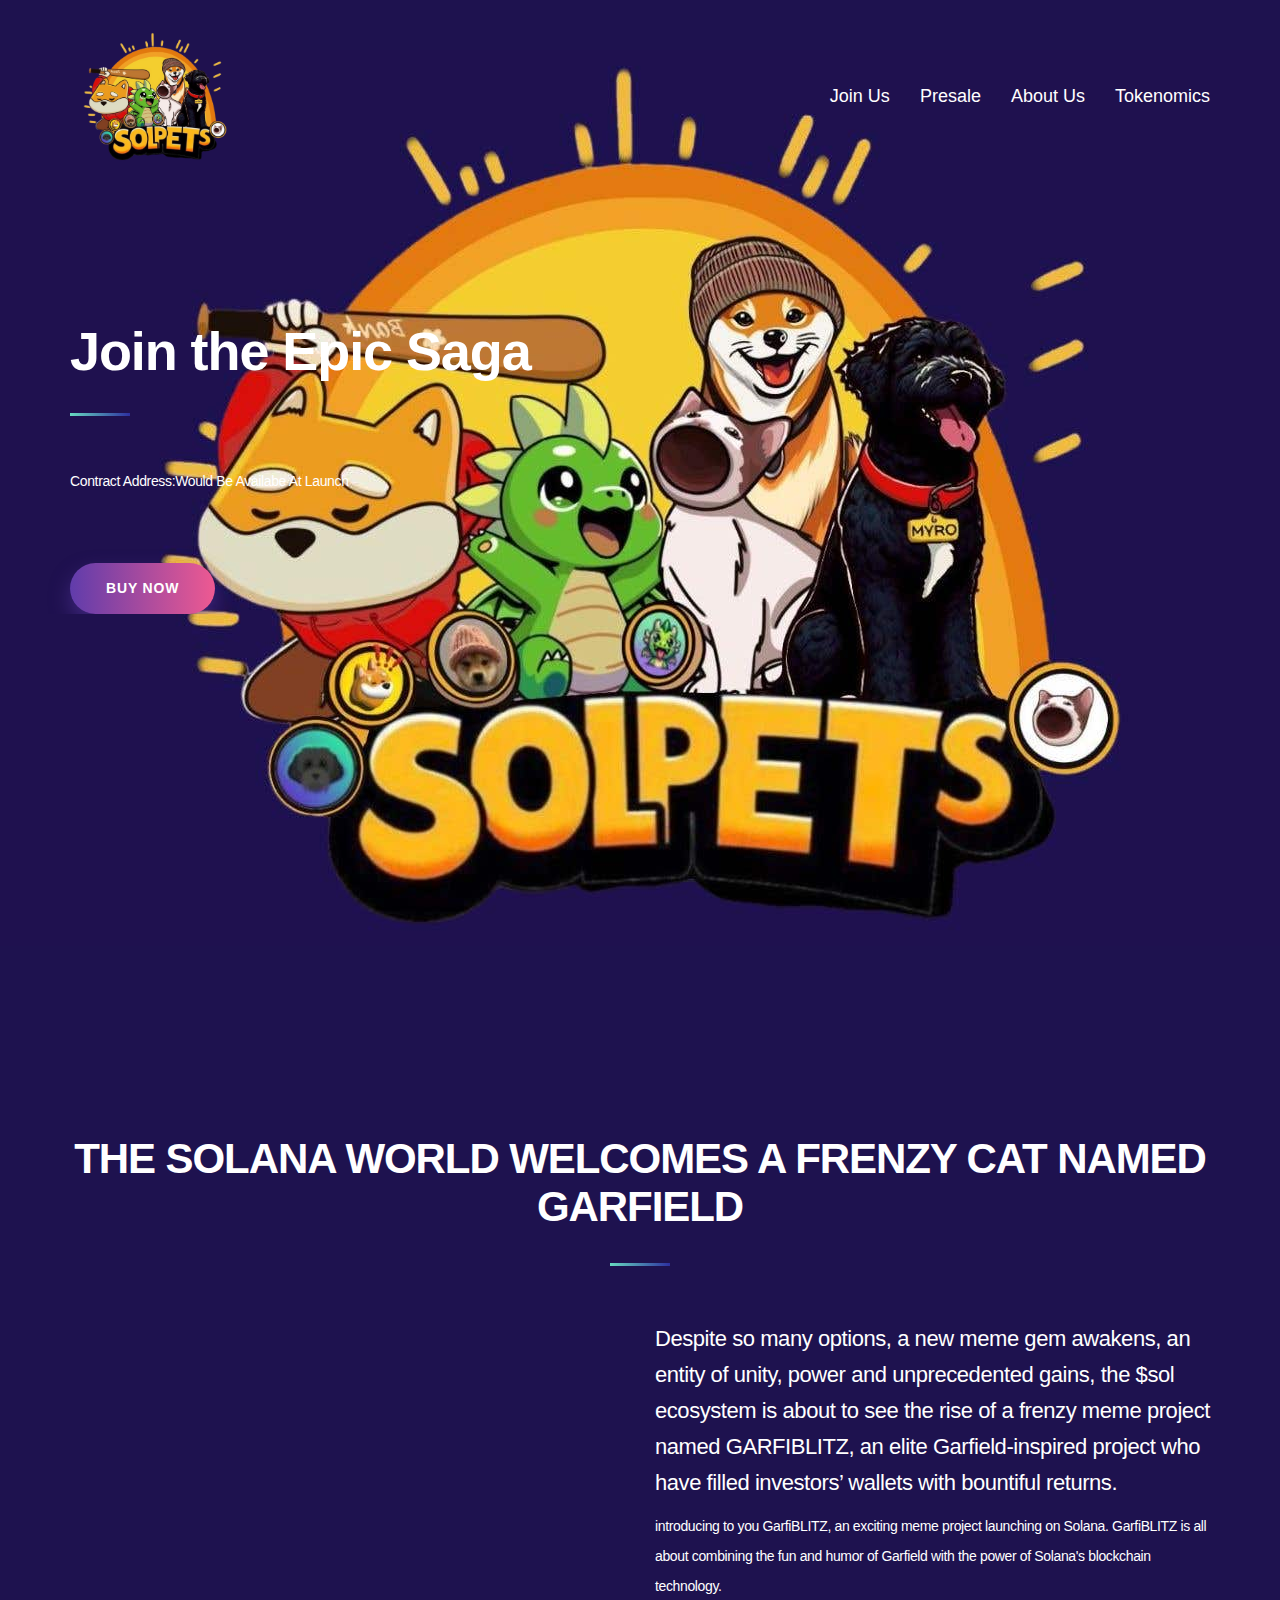
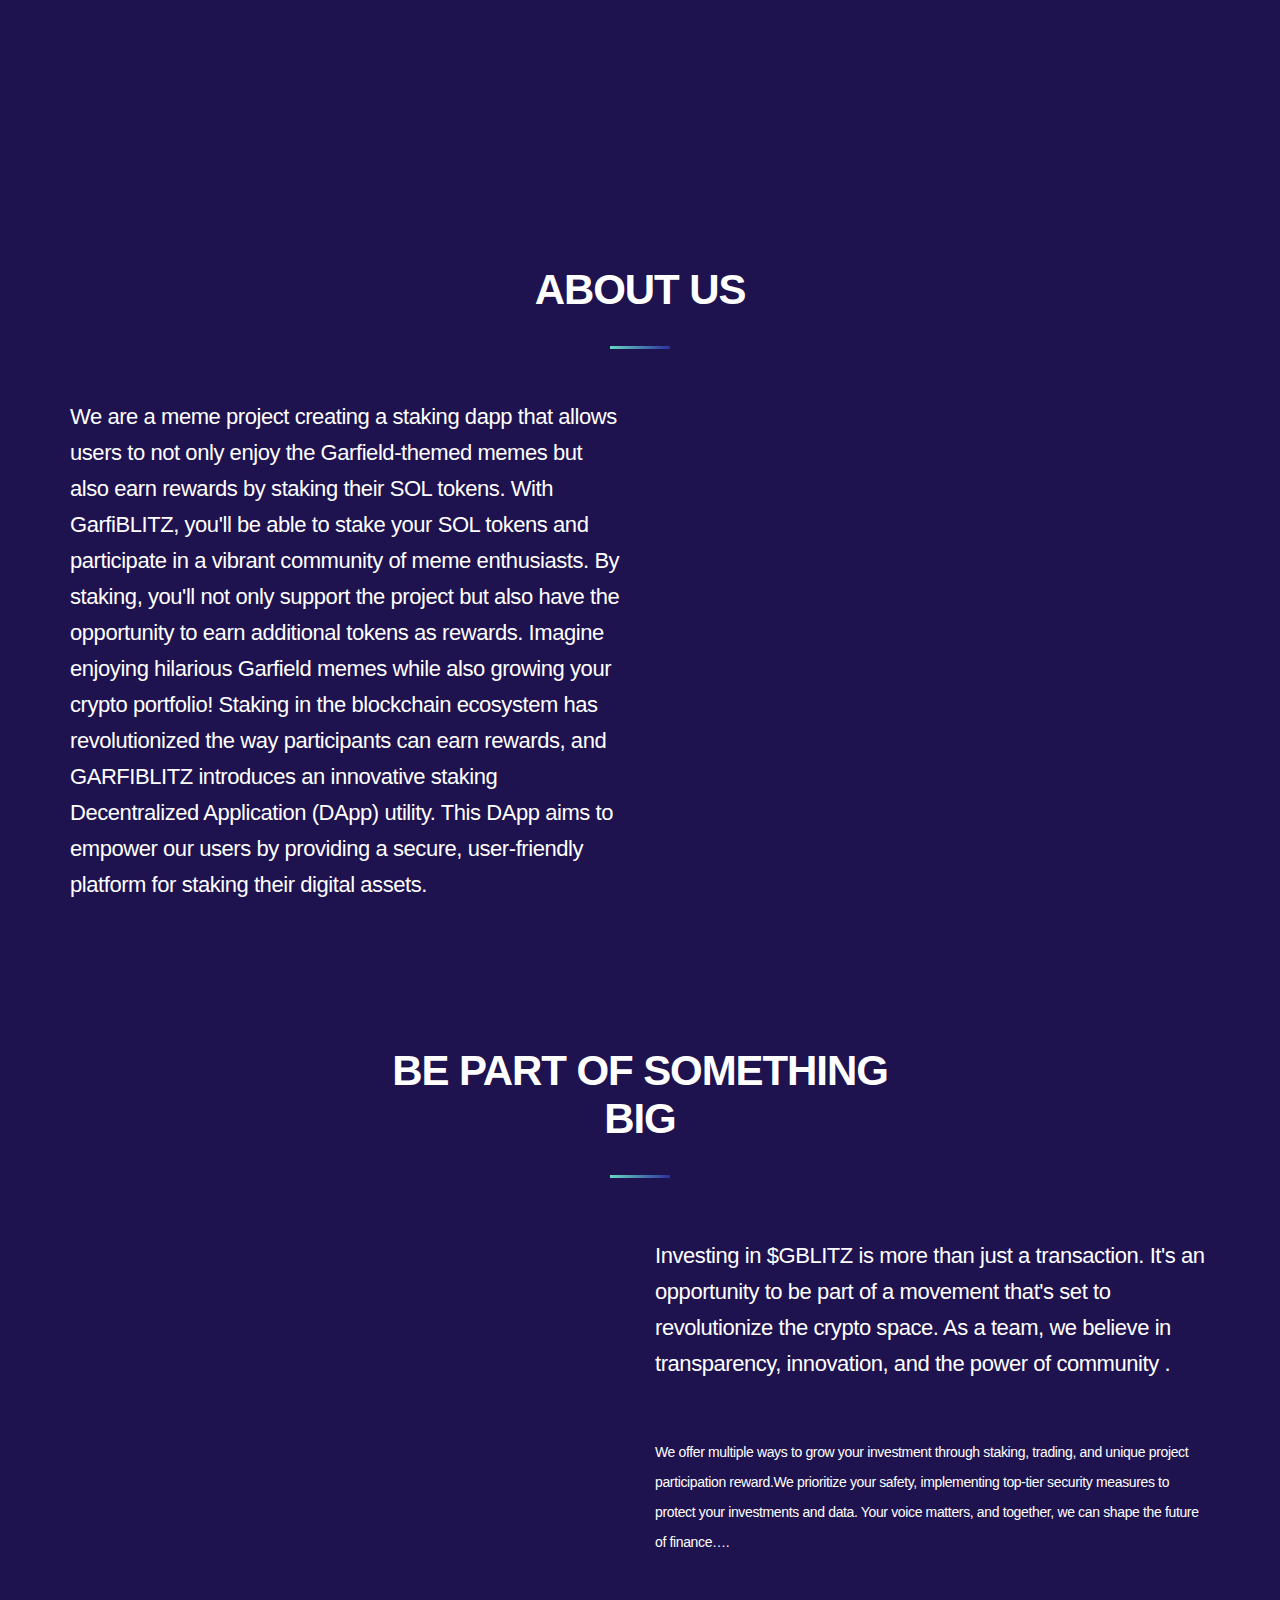
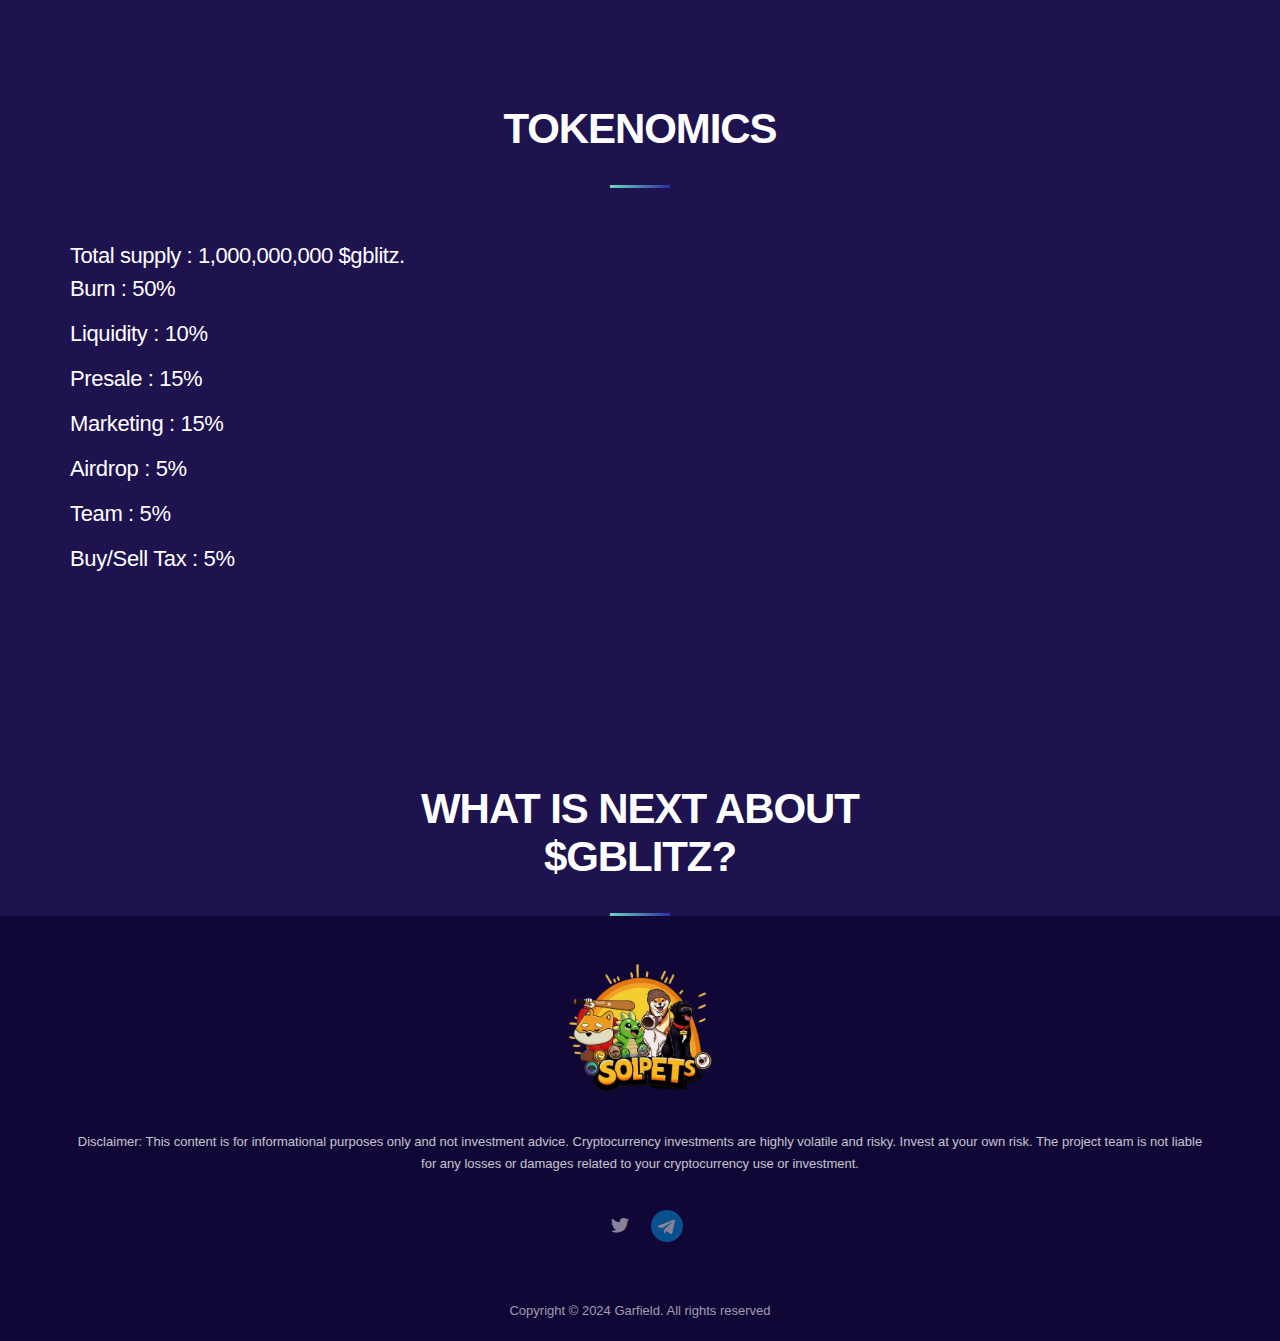
==== index.html @ dfd0f0b5 "m" ====
<!DOCTYPE html>
<html lang="en-US">

<!-- Mirrored from solpets.io/ by HTTrack Website Copier/3.x [XR&CO'2014], Thu, 28 Mar 2024 20:58:33 GMT -->
<!-- Added by HTTrack -->
<meta http-equiv="content-type" content="text/html;charset=UTF-8" /><!-- /Added by HTTrack -->

<head>
	<meta charset="UTF-8">
	<meta name="viewport" content="width=device-width, initial-scale=1">
	<link rel="profile" href="http://gmpg.org/xfn/11">
	<link rel="pingback" href="xmlrpc.php">
	<meta name='robots' content='index, follow, max-image-preview:large, max-snippet:-1, max-video-preview:-1' />

	<!-- This site is optimized with the Yoast SEO plugin v22.2 - https://yoast.com/wordpress/plugins/seo/ -->
	<title>IN THE SOLANA WORLD WELCOMES A FRENZY CAT NAMED GARFIELD</title>
	<meta name="description" content="The King Of All The 1000 x Meme Pets Is Here - SolPets" />
	<link rel="canonical" href="index.html" />
	<meta property="og:locale" content="en_US" />
	<meta property="og:type" content="website" />
	<meta property="og:title" content="The King Of All The 1000 x Meme Pets Is Here - SolPets solpetscoin" />
	<meta property="og:description" content="The King Of All The 1000 x Meme Pets Is Here - SolPets" />
	<meta property="og:url" content="index.html" />
	<meta property="og:site_name" content="solpetscoin" />
	<meta property="article:modified_time" content="2024-03-24T14:53:45+00:00" />
	<meta property="og:image" content="wp-content/uploads/2024/03/Untitled-475-x-371-px.png" />
	<meta property="og:image:width" content="475" />
	<meta property="og:image:height" content="371" />
	<meta property="og:image:type" content="image/png" />
	<meta name="twitter:card" content="summary_large_image" />
	<script type="application/ld+json"
		class="yoast-schema-graph">{"@context":"https://schema.org","@graph":[{"@type":"WebPage","@id":"https://solpets.io/","url":"https://solpets.io/","name":"The King Of All The 1000 x Meme Pets Is Here - SolPets solpetscoin","isPartOf":{"@id":"https://solpets.io/#website"},"datePublished":"2018-03-13T06:31:25+00:00","dateModified":"2024-03-24T14:53:45+00:00","description":"The King Of All The 1000 x Meme Pets Is Here - SolPets","breadcrumb":{"@id":"https://solpets.io/#breadcrumb"},"inLanguage":"en-US","potentialAction":[{"@type":"ReadAction","target":["https://solpets.io/"]}]},{"@type":"BreadcrumbList","@id":"https://solpets.io/#breadcrumb","itemListElement":[{"@type":"ListItem","position":1,"name":"Home"}]},{"@type":"WebSite","@id":"https://solpets.io/#website","url":"https://solpets.io/","name":"solpetscoin","description":"The King Of All The 1000 x Meme Pets Is Here - SolPets","potentialAction":[{"@type":"SearchAction","target":{"@type":"EntryPoint","urlTemplate":"https://solpets.io/?s={search_term_string}"},"query-input":"required name=search_term_string"}],"inLanguage":"en-US"}]}</script>
	<!-- / Yoast SEO plugin. -->


	<link rel='dns-prefetch' href='http://cdnjs.cloudflare.com/' />
	<link rel='dns-prefetch' href='http://maxcdn.bootstrapcdn.com/' />
	<link rel='dns-prefetch' href='http://fonts.googleapis.com/' />
	<link rel="alternate" type="application/rss+xml" title="solpetscoin &raquo; Feed" href="feed/index.html" />
	<link rel="alternate" type="application/rss+xml" title="solpetscoin &raquo; Comments Feed"
		href="comments/feed/index.html" />
	<link rel='stylesheet' id='ctrumbowyg-css'
		href='wp-content/plugins/eroom-zoom-meetings-webinar/nuxy/metaboxes/assets/vendors/trumbowyg/ctrumbowyg84fc.css?ver=6.4.3'
		type='text/css' media='all' />
	<link rel='stylesheet' id='color-trumbowyg-css'
		href='wp-content/plugins/eroom-zoom-meetings-webinar/nuxy/metaboxes/assets/vendors/trumbowyg/color-trumbowyg84fc.css?ver=6.4.3'
		type='text/css' media='all' />
	<link rel='stylesheet' id='wp-block-library-css'
		href='wp-includes/css/dist/block-library/style.min84fc.css?ver=6.4.3' type='text/css' media='all' />
	<style id='cost-calculator-builder-calculator-selector-style-inline-css' type='text/css'>
		/*!***************************************************************************************************************************************************************************************************************************************!*\
  !*** css ./node_modules/css-loader/dist/cjs.js??ruleSet[1].rules[4].use[1]!./node_modules/postcss-loader/dist/cjs.js??ruleSet[1].rules[4].use[2]!./node_modules/sass-loader/dist/cjs.js??ruleSet[1].rules[4].use[3]!./src/style.scss ***!
  \***************************************************************************************************************************************************************************************************************************************/
		.ccb-gutenberg-block {
			padding: 20px;
			border: 1px solid black;
		}

		.ccb-gutenberg-block__header {
			display: flex;
			align-items: center;
			margin-bottom: 20px;
		}

		.ccb-gutenberg-block__icon {
			margin-right: 20px;
		}

		/*# sourceMappingURL=style-index.css.map*/
	</style>
	<style id='classic-theme-styles-inline-css' type='text/css'>
		/*! This file is auto-generated */
		.wp-block-button__link {
			color: #fff;
			background-color: #32373c;
			border-radius: 9999px;
			box-shadow: none;
			text-decoration: none;
			padding: calc(.667em + 2px) calc(1.333em + 2px);
			font-size: 1.125em
		}

		.wp-block-file__button {
			background: #32373c;
			color: #fff;
			text-decoration: none
		}
	</style>
	<style id='global-styles-inline-css' type='text/css'>
		body {
			--wp--preset--color--black: #000000;
			--wp--preset--color--cyan-bluish-gray: #abb8c3;
			--wp--preset--color--white: #ffffff;
			--wp--preset--color--pale-pink: #f78da7;
			--wp--preset--color--vivid-red: #cf2e2e;
			--wp--preset--color--luminous-vivid-orange: #ff6900;
			--wp--preset--color--luminous-vivid-amber: #fcb900;
			--wp--preset--color--light-green-cyan: #7bdcb5;
			--wp--preset--color--vivid-green-cyan: #00d084;
			--wp--preset--color--pale-cyan-blue: #8ed1fc;
			--wp--preset--color--vivid-cyan-blue: #0693e3;
			--wp--preset--color--vivid-purple: #9b51e0;
			--wp--preset--gradient--vivid-cyan-blue-to-vivid-purple: linear-gradient(135deg, rgba(6, 147, 227, 1) 0%, rgb(155, 81, 224) 100%);
			--wp--preset--gradient--light-green-cyan-to-vivid-green-cyan: linear-gradient(135deg, rgb(122, 220, 180) 0%, rgb(0, 208, 130) 100%);
			--wp--preset--gradient--luminous-vivid-amber-to-luminous-vivid-orange: linear-gradient(135deg, rgba(252, 185, 0, 1) 0%, rgba(255, 105, 0, 1) 100%);
			--wp--preset--gradient--luminous-vivid-orange-to-vivid-red: linear-gradient(135deg, rgba(255, 105, 0, 1) 0%, rgb(207, 46, 46) 100%);
			--wp--preset--gradient--very-light-gray-to-cyan-bluish-gray: linear-gradient(135deg, rgb(238, 238, 238) 0%, rgb(169, 184, 195) 100%);
			--wp--preset--gradient--cool-to-warm-spectrum: linear-gradient(135deg, rgb(74, 234, 220) 0%, rgb(151, 120, 209) 20%, rgb(207, 42, 186) 40%, rgb(238, 44, 130) 60%, rgb(251, 105, 98) 80%, rgb(254, 248, 76) 100%);
			--wp--preset--gradient--blush-light-purple: linear-gradient(135deg, rgb(255, 206, 236) 0%, rgb(152, 150, 240) 100%);
			--wp--preset--gradient--blush-bordeaux: linear-gradient(135deg, rgb(254, 205, 165) 0%, rgb(254, 45, 45) 50%, rgb(107, 0, 62) 100%);
			--wp--preset--gradient--luminous-dusk: linear-gradient(135deg, rgb(255, 203, 112) 0%, rgb(199, 81, 192) 50%, rgb(65, 88, 208) 100%);
			--wp--preset--gradient--pale-ocean: linear-gradient(135deg, rgb(255, 245, 203) 0%, rgb(182, 227, 212) 50%, rgb(51, 167, 181) 100%);
			--wp--preset--gradient--electric-grass: linear-gradient(135deg, rgb(202, 248, 128) 0%, rgb(113, 206, 126) 100%);
			--wp--preset--gradient--midnight: linear-gradient(135deg, rgb(2, 3, 129) 0%, rgb(40, 116, 252) 100%);
			--wp--preset--font-size--small: 13px;
			--wp--preset--font-size--medium: 20px;
			--wp--preset--font-size--large: 36px;
			--wp--preset--font-size--x-large: 42px;
			--wp--preset--spacing--20: 0.44rem;
			--wp--preset--spacing--30: 0.67rem;
			--wp--preset--spacing--40: 1rem;
			--wp--preset--spacing--50: 1.5rem;
			--wp--preset--spacing--60: 2.25rem;
			--wp--preset--spacing--70: 3.38rem;
			--wp--preset--spacing--80: 5.06rem;
			--wp--preset--shadow--natural: 6px 6px 9px rgba(0, 0, 0, 0.2);
			--wp--preset--shadow--deep: 12px 12px 50px rgba(0, 0, 0, 0.4);
			--wp--preset--shadow--sharp: 6px 6px 0px rgba(0, 0, 0, 0.2);
			--wp--preset--shadow--outlined: 6px 6px 0px -3px rgba(255, 255, 255, 1), 6px 6px rgba(0, 0, 0, 1);
			--wp--preset--shadow--crisp: 6px 6px 0px rgba(0, 0, 0, 1);
		}

		:where(.is-layout-flex) {
			gap: 0.5em;
		}

		:where(.is-layout-grid) {
			gap: 0.5em;
		}

		body .is-layout-flow>.alignleft {
			float: left;
			margin-inline-start: 0;
			margin-inline-end: 2em;
		}

		body .is-layout-flow>.alignright {
			float: right;
			margin-inline-start: 2em;
			margin-inline-end: 0;
		}

		body .is-layout-flow>.aligncenter {
			margin-left: auto !important;
			margin-right: auto !important;
		}

		body .is-layout-constrained>.alignleft {
			float: left;
			margin-inline-start: 0;
			margin-inline-end: 2em;
		}

		body .is-layout-constrained>.alignright {
			float: right;
			margin-inline-start: 2em;
			margin-inline-end: 0;
		}

		body .is-layout-constrained>.aligncenter {
			margin-left: auto !important;
			margin-right: auto !important;
		}

		body .is-layout-constrained> :where(:not(.alignleft):not(.alignright):not(.alignfull)) {
			max-width: var(--wp--style--global--content-size);
			margin-left: auto !important;
			margin-right: auto !important;
		}

		body .is-layout-constrained>.alignwide {
			max-width: var(--wp--style--global--wide-size);
		}

		body .is-layout-flex {
			display: flex;
		}

		body .is-layout-flex {
			flex-wrap: wrap;
			align-items: center;
		}

		body .is-layout-flex>* {
			margin: 0;
		}

		body .is-layout-grid {
			display: grid;
		}

		body .is-layout-grid>* {
			margin: 0;
		}

		:where(.wp-block-columns.is-layout-flex) {
			gap: 2em;
		}

		:where(.wp-block-columns.is-layout-grid) {
			gap: 2em;
		}

		:where(.wp-block-post-template.is-layout-flex) {
			gap: 1.25em;
		}

		:where(.wp-block-post-template.is-layout-grid) {
			gap: 1.25em;
		}

		.has-black-color {
			color: var(--wp--preset--color--black) !important;
		}

		.has-cyan-bluish-gray-color {
			color: var(--wp--preset--color--cyan-bluish-gray) !important;
		}

		.has-white-color {
			color: var(--wp--preset--color--white) !important;
		}

		.has-pale-pink-color {
			color: var(--wp--preset--color--pale-pink) !important;
		}

		.has-vivid-red-color {
			color: var(--wp--preset--color--vivid-red) !important;
		}

		.has-luminous-vivid-orange-color {
			color: var(--wp--preset--color--luminous-vivid-orange) !important;
		}

		.has-luminous-vivid-amber-color {
			color: var(--wp--preset--color--luminous-vivid-amber) !important;
		}

		.has-light-green-cyan-color {
			color: var(--wp--preset--color--light-green-cyan) !important;
		}

		.has-vivid-green-cyan-color {
			color: var(--wp--preset--color--vivid-green-cyan) !important;
		}

		.has-pale-cyan-blue-color {
			color: var(--wp--preset--color--pale-cyan-blue) !important;
		}

		.has-vivid-cyan-blue-color {
			color: var(--wp--preset--color--vivid-cyan-blue) !important;
		}

		.has-vivid-purple-color {
			color: var(--wp--preset--color--vivid-purple) !important;
		}

		.has-black-background-color {
			background-color: var(--wp--preset--color--black) !important;
		}

		.has-cyan-bluish-gray-background-color {
			background-color: var(--wp--preset--color--cyan-bluish-gray) !important;
		}

		.has-white-background-color {
			background-color: var(--wp--preset--color--white) !important;
		}

		.has-pale-pink-background-color {
			background-color: var(--wp--preset--color--pale-pink) !important;
		}

		.has-vivid-red-background-color {
			background-color: var(--wp--preset--color--vivid-red) !important;
		}

		.has-luminous-vivid-orange-background-color {
			background-color: var(--wp--preset--color--luminous-vivid-orange) !important;
		}

		.has-luminous-vivid-amber-background-color {
			background-color: var(--wp--preset--color--luminous-vivid-amber) !important;
		}

		.has-light-green-cyan-background-color {
			background-color: var(--wp--preset--color--light-green-cyan) !important;
		}

		.has-vivid-green-cyan-background-color {
			background-color: var(--wp--preset--color--vivid-green-cyan) !important;
		}

		.has-pale-cyan-blue-background-color {
			background-color: var(--wp--preset--color--pale-cyan-blue) !important;
		}

		.has-vivid-cyan-blue-background-color {
			background-color: var(--wp--preset--color--vivid-cyan-blue) !important;
		}

		.has-vivid-purple-background-color {
			background-color: var(--wp--preset--color--vivid-purple) !important;
		}

		.has-black-border-color {
			border-color: var(--wp--preset--color--black) !important;
		}

		.has-cyan-bluish-gray-border-color {
			border-color: var(--wp--preset--color--cyan-bluish-gray) !important;
		}

		.has-white-border-color {
			border-color: var(--wp--preset--color--white) !important;
		}

		.has-pale-pink-border-color {
			border-color: var(--wp--preset--color--pale-pink) !important;
		}

		.has-vivid-red-border-color {
			border-color: var(--wp--preset--color--vivid-red) !important;
		}

		.has-luminous-vivid-orange-border-color {
			border-color: var(--wp--preset--color--luminous-vivid-orange) !important;
		}

		.has-luminous-vivid-amber-border-color {
			border-color: var(--wp--preset--color--luminous-vivid-amber) !important;
		}

		.has-light-green-cyan-border-color {
			border-color: var(--wp--preset--color--light-green-cyan) !important;
		}

		.has-vivid-green-cyan-border-color {
			border-color: var(--wp--preset--color--vivid-green-cyan) !important;
		}

		.has-pale-cyan-blue-border-color {
			border-color: var(--wp--preset--color--pale-cyan-blue) !important;
		}

		.has-vivid-cyan-blue-border-color {
			border-color: var(--wp--preset--color--vivid-cyan-blue) !important;
		}

		.has-vivid-purple-border-color {
			border-color: var(--wp--preset--color--vivid-purple) !important;
		}

		.has-vivid-cyan-blue-to-vivid-purple-gradient-background {
			background: var(--wp--preset--gradient--vivid-cyan-blue-to-vivid-purple) !important;
		}

		.has-light-green-cyan-to-vivid-green-cyan-gradient-background {
			background: var(--wp--preset--gradient--light-green-cyan-to-vivid-green-cyan) !important;
		}

		.has-luminous-vivid-amber-to-luminous-vivid-orange-gradient-background {
			background: var(--wp--preset--gradient--luminous-vivid-amber-to-luminous-vivid-orange) !important;
		}

		.has-luminous-vivid-orange-to-vivid-red-gradient-background {
			background: var(--wp--preset--gradient--luminous-vivid-orange-to-vivid-red) !important;
		}

		.has-very-light-gray-to-cyan-bluish-gray-gradient-background {
			background: var(--wp--preset--gradient--very-light-gray-to-cyan-bluish-gray) !important;
		}

		.has-cool-to-warm-spectrum-gradient-background {
			background: var(--wp--preset--gradient--cool-to-warm-spectrum) !important;
		}

		.has-blush-light-purple-gradient-background {
			background: var(--wp--preset--gradient--blush-light-purple) !important;
		}

		.has-blush-bordeaux-gradient-background {
			background: var(--wp--preset--gradient--blush-bordeaux) !important;
		}

		.has-luminous-dusk-gradient-background {
			background: var(--wp--preset--gradient--luminous-dusk) !important;
		}

		.has-pale-ocean-gradient-background {
			background: var(--wp--preset--gradient--pale-ocean) !important;
		}

		.has-electric-grass-gradient-background {
			background: var(--wp--preset--gradient--electric-grass) !important;
		}

		.has-midnight-gradient-background {
			background: var(--wp--preset--gradient--midnight) !important;
		}

		.has-small-font-size {
			font-size: var(--wp--preset--font-size--small) !important;
		}

		.has-medium-font-size {
			font-size: var(--wp--preset--font-size--medium) !important;
		}

		.has-large-font-size {
			font-size: var(--wp--preset--font-size--large) !important;
		}

		.has-x-large-font-size {
			font-size: var(--wp--preset--font-size--x-large) !important;
		}

		.wp-block-navigation a:where(:not(.wp-element-button)) {
			color: inherit;
		}

		:where(.wp-block-post-template.is-layout-flex) {
			gap: 1.25em;
		}

		:where(.wp-block-post-template.is-layout-grid) {
			gap: 1.25em;
		}

		:where(.wp-block-columns.is-layout-flex) {
			gap: 2em;
		}

		:where(.wp-block-columns.is-layout-grid) {
			gap: 2em;
		}

		.wp-block-pullquote {
			font-size: 1.5em;
			line-height: 1.6;
		}
	</style>
	<link rel='stylesheet' id='contact-form-7-css'
		href='wp-content/plugins/contact-form-7/includes/css/styles271b.css?ver=5.9' type='text/css' media='all' />
	<link rel='stylesheet' id='stm_zoom_main-css'
		href='wp-content/plugins/eroom-zoom-meetings-webinar/assets/css/frontend/mainf896.css?ver=1.4.18'
		type='text/css' media='all' />
	<link rel='stylesheet' id='tp_twitter_plugin_css-css'
		href='wp-content/plugins/recent-tweets-widget/tp_twitter_plugin5152.css?ver=1.0' type='text/css'
		media='screen' />
	<link rel='stylesheet' id='stm-stmicons-css' href='wp-content/uploads/stm_fonts/stmicons/stmicons20b9.css?ver=1.0.2'
		type='text/css' media='all' />
	<link rel='stylesheet' id='stm_megamenu-css'
		href='wp-content/plugins/stm-configurations/megamenu/assets/css/megamenuad05.css?ver=1.4' type='text/css'
		media='all' />
	<link crossorigin="anonymous" rel='stylesheet' id='font-awesome-css'
		href='../maxcdn.bootstrapcdn.com/font-awesome/4.7.0/css/font-awesome.min1849.css?ver=4.7.0' type='text/css'
		media='all' />
	<link rel='stylesheet' id='vcw-style-css'
		href='wp-content/plugins/virtual_coin_widgets/assets/css/vcw605a.css?ver=2.2.2' type='text/css' media='all' />
	<link rel='stylesheet' id='woocommerce-layout-css'
		href='wp-content/plugins/woocommerce/assets/css/woocommerce-layout9b80.css?ver=8.6.1' type='text/css'
		media='all' />
	<link rel='stylesheet' id='woocommerce-smallscreen-css'
		href='wp-content/plugins/woocommerce/assets/css/woocommerce-smallscreen9b80.css?ver=8.6.1' type='text/css'
		media='only screen and (max-width: 768px)' />
	<link rel='stylesheet' id='woocommerce-general-css'
		href='wp-content/plugins/woocommerce/assets/css/woocommerce9b80.css?ver=8.6.1' type='text/css' media='all' />
	<style id='woocommerce-inline-inline-css' type='text/css'>
		.woocommerce form .form-row .required {
			visibility: visible;
		}
	</style>
	<link rel='stylesheet' id='font-awesome-min-css'
		href='wp-content/plugins/eroom-zoom-meetings-webinar/nuxy/metaboxes/assets/vendors/font-awesome.mind410.css?ver=1711659513'
		type='text/css' media='all' />
	<link rel='stylesheet' id='stm-gdpr-styles-css'
		href='wp-content/plugins/stm-gdpr-compliance/assets/css/styles84fc.css?ver=6.4.3' type='text/css' media='all' />
	<link rel='stylesheet' id='bootstrap-css'
		href='wp-content/themes/crypterio/assets/css/bootstrap.min5152.css?ver=1.0' type='text/css' media='all' />
	<link rel='stylesheet' id='crypterio-style-css' href='wp-content/themes/crypterio/style5152.css?ver=1.0'
		type='text/css' media='all' />
	<link rel='stylesheet' id='crypterio-layout-css'
		href='wp-content/themes/crypterio/assets/css/ico_purple/main5152.css?ver=1.0' type='text/css' media='all' />
	<style id='crypterio-layout-inline-css' type='text/css'>
		.page_title {
			background-repeat: no-repeat !important;
		}

		body.site_creative_ico .vc_custom_heading.stripe_bottom:before,
		body.site_creative_ico .vc_custom_heading.stripe_top:before {
			background: linear-gradient(to right, #f05a91, #603cab);
		}

		.mtc,
		.mtc_h:hover,
		.stm_news_list__more.loading:before,
		.site_crypto_blog ul.comment-list .comment .comment-author a,
		.site_crypto_blog ul.comment-list .comment .comment-meta a {
			color: #f15a91 !important
		}

		.stc,
		.stc_h:hover,
		.stm_post_view__related .stm_news_widget .stm_news_grid__category a:hover,
		.stm_posts_carousel_single__category:hover a,
		.stm_single_ico__button.stm_single_ico__button_whitepaper i,
		.font-color_secondary {
			color: #603cab !important
		}

		.ttc,
		.ttc_h:hover {
			color: #f05a91 !important
		}

		.mbc,
		.mbc_h:hover {
			background-color: #f15a91 !important
		}

		.sbc,
		.sbc_h:hover,
		.sbc_a:after,
		.stm_news_carousel .owl-controls .owl-nav>div:hover,
		.stm_single_ico__comments h4.comments-title:after,
		.secondary_bg_color {
			background-color: #603cab !important
		}

		.tbc,
		.tbc_h:hover,
		.tbc_a_h:hover:after,
		.stm_single_ico__button,
		.stm_single_ico__button.stm_single_ico__button_whitepaper:hover {
			background-color: #f05a91 !important
		}

		.mbdc,
		.mbdc_h:hover {
			border-color: #f15a91 !important
		}

		.sbdc,
		.sbdc_h:hover,
		.stm_news_carousel .owl-controls .owl-nav>div:hover {
			border-color: #603cab !important
		}

		.tbdc,
		.tbdc_h:hover,
		.stm_single_ico__button.stm_single_ico__button_whitepaper {
			border-color: #f05a91 !important
		}

		.stm_countdown_top_part {
			visibility: hidden;
		}

		.stm-logo {
			width: 170px;
		}

		.footer_logo {
			text-align: center;
		}

		.footer_logo img {
			width: 170px;
		}

		.footer_text {
			text-align: center;
		}

		.stm_ico_countdown__softcap_label:after {
			display: none;
		}

		.stm-header__element.object238.stm-header__element_ {
			display: none;
		}

		div#presales {
			position: relative;
		}

		.buybutton {
			position: absolute;
			right: 43px;
			bottom: 53px;
			z-index: 9999;
		}

		a.social-paper-plane:before {
			position: absolute;
			content: '';
			width: 32px;
			background-size: 100% !important;
			height: 317px;
			background: url(wp-content/uploads/2024/03/2111646.png);
			background-repeat: no-repeat;
		}

		#footer.style_2 .socials ul {
			justify-content: center;
		}

		h4.stm_ico_countdown__title {
			top: 173px;
			left: 18px !important;
		}

		@media only screen and (max-width: 600px) {
			h4.stm_ico_countdown__title {
				top: 0px !important;
				left: 0px !important;
			}
		}

		.stm_ico_countdown__progress_completed {
			width: 100% !important;
		}
	</style>
	<link rel='stylesheet' id='child-style-css' href='wp-content/themes/crypterio-child/style5152.css?ver=1.0'
		type='text/css' media='all' />
	<link rel='stylesheet' id='stm-font-awesome-css'
		href='wp-content/themes/crypterio/assets/fonts/font-awesome/css/font-awesome.min5152.css?ver=1.0'
		type='text/css' media='all' />
	<link rel='stylesheet' id='select2-css' href='wp-content/plugins/woocommerce/assets/css/select29b80.css?ver=8.6.1'
		type='text/css' media='all' />
	<link crossorigin="anonymous" rel='stylesheet' id='crypterio-default-font-css'
		href='https://fonts.googleapis.com/css?family=Karla%3A400%2C700%7CExo%2B2%3A400%2C500%2C600%2C700&amp;ver=1.0'
		type='text/css' media='all' />
	<link rel='stylesheet' id='crypterio-shared-css'
		href='wp-content/themes/crypterio/assets/css/shared/main5152.css?ver=1.0' type='text/css' media='all' />
	<link rel='stylesheet' id='js_composer_front-css'
		href='wp-content/plugins/js_composer/assets/css/js_composer.min96c0.css?ver=7.3' type='text/css' media='all' />
	<link rel='stylesheet' id='stm_hb_main-css'
		href='wp-content/plugins/pearl-header-builder/assets/frontend/assets/css/header/main6a9f.css?ver=1.3.6'
		type='text/css' media='all' />
	<link rel='stylesheet' id='stm_hb_sticky-css'
		href='wp-content/plugins/pearl-header-builder/assets/frontend/assets/vendor/sticky6a9f.css?ver=1.3.6'
		type='text/css' media='all' />
	<link rel='stylesheet' id='fontawesome-css'
		href='wp-content/plugins/pearl-header-builder/assets/frontend/assets/css/font-awesome.min6a9f.css?ver=1.3.6'
		type='text/css' media='all' />
	<script type="text/javascript" src="wp-includes/js/jquery/jquery.minf43b.js?ver=3.7.1" id="jquery-core-js"></script>
	<script type="text/javascript" src="wp-includes/js/jquery/jquery-migrate.min5589.js?ver=3.4.1"
		id="jquery-migrate-js"></script>
	<script type="text/javascript"
		src="wp-content/plugins/stm-configurations/megamenu/assets/js/megamenuad05.js?ver=1.4"
		id="stm_megamenu-js"></script>
	<script type="text/javascript"
		src="wp-content/plugins/woocommerce/assets/js/jquery-blockui/jquery.blockUI.minac72.js?ver=2.7.0-wc.8.6.1"
		id="jquery-blockui-js" data-wp-strategy="defer"></script>
	<script type="text/javascript" id="wc-add-to-cart-js-extra">
		/* <![CDATA[ */
		var wc_add_to_cart_params = { "ajax_url": "\/wp-admin\/admin-ajax.php", "wc_ajax_url": "\/?wc-ajax=%%endpoint%%", "i18n_view_cart": "View cart", "cart_url": "https:\/\/solpets.io\/cart\/", "is_cart": "", "cart_redirect_after_add": "no" };
		/* ]]> */
	</script>
	<script type="text/javascript"
		src="wp-content/plugins/woocommerce/assets/js/frontend/add-to-cart.min9b80.js?ver=8.6.1" id="wc-add-to-cart-js"
		data-wp-strategy="defer"></script>
	<script type="text/javascript"
		src="wp-content/plugins/woocommerce/assets/js/js-cookie/js.cookie.minde0b.js?ver=2.1.4-wc.8.6.1"
		id="js-cookie-js" defer="defer" data-wp-strategy="defer"></script>
	<script type="text/javascript" id="woocommerce-js-extra">
		/* <![CDATA[ */
		var woocommerce_params = { "ajax_url": "\/wp-admin\/admin-ajax.php", "wc_ajax_url": "\/?wc-ajax=%%endpoint%%" };
		/* ]]> */
	</script>
	<script type="text/javascript"
		src="wp-content/plugins/woocommerce/assets/js/frontend/woocommerce.min9b80.js?ver=8.6.1" id="woocommerce-js"
		defer="defer" data-wp-strategy="defer"></script>
	<script type="text/javascript"
		src="wp-content/plugins/js_composer/assets/js/vendors/woocommerce-add-to-cart96c0.js?ver=7.3"
		id="vc_woocommerce-add-to-cart-js-js"></script>
	<script type="text/javascript" src="wp-content/themes/crypterio/assets/js/jquery.simplemarquee5152.js?ver=1.0"
		id="simplemarquee-js"></script>
	<script></script>
	<link rel="https://api.w.org/" href="wp-json/index.html" />
	<link rel="alternate" type="application/json" href="wp-json/wp/v2/pages/4460.json" />
	<link rel="EditURI" type="application/rsd+xml" title="RSD" href="xmlrpc0db0.php?rsd" />
	<meta name="generator" content="WordPress 6.4.3" />
	<meta name="generator" content="WooCommerce 8.6.1" />
	<link rel='shortlink' href='index.html' />
	<link rel="alternate" type="application/json+oembed"
		href="wp-json/oembed/1.0/embed526a.json?url=https%3A%2F%2Fsolpets.io%2F" />
	<link rel="alternate" type="text/xml+oembed"
		href="wp-json/oembed/1.0/embede2cd?url=https%3A%2F%2Fsolpets.io%2F&amp;format=xml" />
	<script
		type="text/javascript">window.ccb_nonces = { "ccb_payment": "ffc6aebcb1", "ccb_contact_form": "b31249ee3d", "ccb_woo_checkout": "76fd69ec0f", "ccb_add_order": "8eb57c3447", "ccb_orders": "ec3fd46c5c", "ccb_update_order": "68e22250b0", "ccb_send_invoice": "c275e95543", "ccb_get_invoice": "33cbb59bc3", "ccb_wp_hook_nonce": "3bfe451267", "ccb_razorpay_receive": "c048c1fbc9" };</script>
	<script>
		var daysStr = "Days";
		var hoursStr = "Hours";
		var minutesStr = "Minutes";
		var secondsStr = "Seconds";
	</script>
	<script type="text/javascript">
		var stm_wpcfto_ajaxurl = 'wp-admin/admin-ajax.html';
	</script>

	<style>
		.vue_is_disabled {
			display: none;
		}
	</style>
	<script>
		var stm_wpcfto_nonces = { "wpcfto_save_settings": "cdbe6dab18", "get_image_url": "8a5bd1ae7b", "wpcfto_upload_file": "a202358467", "wpcfto_search_posts": "f268cd286c" };
	</script>
	<script
		type="text/javascript">window.wp_data = { "crypterio_get_currency_data": "66829dc028", "stm_ajax_add_review": "105ac2bbfb", "crypterio_install_plugin": "1c08e587f9", "crypterio_load_stm_news_list": "8e8367179f", "stm_ajax_load_events": "156c860fc6", "stm_ajax_load_portfolio": "e6c2d195c0", "stm_custom_register": "4118b8cc78", "stm_ajax_add_event_member": "ec320c88da", "stm_whitelist_data": "00788d4821", "stm_submit_ico": "e45e565eb7", "stm_icons_load": "698c20b7d5", "stm_wl": "1b151cac59", "stm_ico_search": "871c528614" };</script>
	<script type="text/javascript">
		var ajaxurl = 'wp-admin/admin-ajax.html';
	</script>
	<noscript>
		<style>
			.woocommerce-product-gallery {
				opacity: 1 !important;
			}
		</style>
	</noscript>
	<style type="text/css">
		.recentcomments a {
			display: inline !important;
			padding: 0 !important;
			margin: 0 !important;
		}
	</style>
	<meta name="generator" content="Powered by WPBakery Page Builder - drag and drop page builder for WordPress." />
	<script id='nitro-telemetry-meta'
		nitro-exclude>window.NPTelemetryMetadata = { missReason: (!window.NITROPACK_STATE ? 'cache not found' : 'hit'), pageType: 'home', isEligibleForOptimization: true, }</script>
	<script id='nitro-generic'
		nitro-exclude>(() => { window.NitroPack = { loadStartTime: Date.now(), coreVersion: 'na' }; let t = document.createElement("script"); t.src = "https://nitroscripts.com/GpDSIEiMuLUOaDKxAGqcBsvSDwHVBPUl", t.async = !0, t.id = "nitro-script", document.head.appendChild(t) })();</script>
	<!-- There is no amphtml version available for this URL. -->
	<meta name="generator"
		content="Powered by Slider Revolution 6.6.20 - responsive, Mobile-Friendly Slider Plugin for WordPress with comfortable drag and drop interface." />
	<link rel="icon" href="wp-content/uploads/2024/03/cropped-Untitled-design-8-32x32.jpg" sizes="32x32" />
	<link rel="icon" href="wp-content/uploads/2024/03/cropped-Untitled-design-8-192x192.jpg" sizes="192x192" />
	<link rel="apple-touch-icon" href="wp-content/uploads/2024/03/cropped-Untitled-design-8-180x180.jpg" />
	<meta name="msapplication-TileImage"
		content="https://solpets.io/wp-content/uploads/2024/03/cropped-Untitled-design-8-270x270.jpg" />
	<script>function setREVStartSize(e) {
			//window.requestAnimationFrame(function() {
			window.RSIW = window.RSIW === undefined ? window.innerWidth : window.RSIW;
			window.RSIH = window.RSIH === undefined ? window.innerHeight : window.RSIH;
			try {
				var pw = document.getElementById(e.c).parentNode.offsetWidth,
					newh;
				pw = pw === 0 || isNaN(pw) || (e.l == "fullwidth" || e.layout == "fullwidth") ? window.RSIW : pw;
				e.tabw = e.tabw === undefined ? 0 : parseInt(e.tabw);
				e.thumbw = e.thumbw === undefined ? 0 : parseInt(e.thumbw);
				e.tabh = e.tabh === undefined ? 0 : parseInt(e.tabh);
				e.thumbh = e.thumbh === undefined ? 0 : parseInt(e.thumbh);
				e.tabhide = e.tabhide === undefined ? 0 : parseInt(e.tabhide);
				e.thumbhide = e.thumbhide === undefined ? 0 : parseInt(e.thumbhide);
				e.mh = e.mh === undefined || e.mh == "" || e.mh === "auto" ? 0 : parseInt(e.mh, 0);
				if (e.layout === "fullscreen" || e.l === "fullscreen")
					newh = Math.max(e.mh, window.RSIH);
				else {
					e.gw = Array.isArray(e.gw) ? e.gw : [e.gw];
					for (var i in e.rl) if (e.gw[i] === undefined || e.gw[i] === 0) e.gw[i] = e.gw[i - 1];
					e.gh = e.el === undefined || e.el === "" || (Array.isArray(e.el) && e.el.length == 0) ? e.gh : e.el;
					e.gh = Array.isArray(e.gh) ? e.gh : [e.gh];
					for (var i in e.rl) if (e.gh[i] === undefined || e.gh[i] === 0) e.gh[i] = e.gh[i - 1];

					var nl = new Array(e.rl.length),
						ix = 0,
						sl;
					e.tabw = e.tabhide >= pw ? 0 : e.tabw;
					e.thumbw = e.thumbhide >= pw ? 0 : e.thumbw;
					e.tabh = e.tabhide >= pw ? 0 : e.tabh;
					e.thumbh = e.thumbhide >= pw ? 0 : e.thumbh;
					for (var i in e.rl) nl[i] = e.rl[i] < window.RSIW ? 0 : e.rl[i];
					sl = nl[0];
					for (var i in nl) if (sl > nl[i] && nl[i] > 0) { sl = nl[i]; ix = i; }
					var m = pw > (e.gw[ix] + e.tabw + e.thumbw) ? 1 : (pw - (e.tabw + e.thumbw)) / (e.gw[ix]);
					newh = (e.gh[ix] * m) + (e.tabh + e.thumbh);
				}
				var el = document.getElementById(e.c);
				if (el !== null && el) el.style.height = newh + "px";
				el = document.getElementById(e.c + "_wrapper");
				if (el !== null && el) {
					el.style.height = newh + "px";
					el.style.display = "block";
				}
			} catch (e) {
				console.log("Failure at Presize of Slider:" + e)
			}
			//});
		};</script>
	<style type="text/css" data-type="vc_shortcodes-custom-css">
		.vc_custom_1710319526988 {
			margin-top: 50px !important;
			background-image: url(wp-content/uploads/2024/03/Skype_Picture_2024_03_13T08_44_42_203Z0290.jpg?id=4590) !important;
			background-position: 0 0 !important;
			background-repeat: no-repeat !important;
		}

		.vc_custom_1710122856927 {
			background-position: 0 0 !important;
			background-repeat: no-repeat !important;
		}

		.vc_custom_1533806261321 {
			background-position: 0 0 !important;
			background-repeat: no-repeat !important;
		}

		.vc_custom_1710347094799 {
			padding-right: 90px !important;
		}

		.vc_custom_1711290960392 {
			margin-right: 20px !important;
		}

		.vc_custom_1710321185043 {
			margin-top: -30px !important;
		}

		.vc_custom_1710128868167 {
			margin-top: -30px !important;
		}
	</style><noscript>
		<style>
			.wpb_animate_when_almost_visible {
				opacity: 1;
			}
		</style>
	</noscript>
</head>

<body
	class="home page-template-default page page-id-4460 theme-crypterio woocommerce-no-js site_ico_purple  header_style_1 header_transparent wpb-js-composer js-comp-ver-7.3 vc_responsive">
	<div id="wrapper">
		<div id="fullpage" class="content_wrapper">

			<header id="header">
				<style type="text/css" id="styles-stm_hb_settings">
					@media (max-width:1023px) and (min-width:425px) {
						.stm-header__element.object246 {
							order: -2100
						}
					}

					@media (max-width:425px) {
						.stm-header__element.object246 {
							order: -2100
						}
					}

					.stm-header__element.object246 {}

					@media (max-width:1023px) and (min-width:425px) {
						.stm-header__element.object2195 {
							order: -2300
						}
					}

					@media (max-width:425px) {
						.stm-header__element.object2195 {
							order: -2300
						}
					}

					.stm-header__element.object2195 {}

					@media (max-width:1023px) and (min-width:425px) {
						.stm-header__element.object238 {
							order: -1100
						}
					}

					@media (max-width:425px) {
						.stm-header__element.object238 {
							order: -1100
						}
					}

					.stm-header__element.object238 {}

					.stm-header {}

					.stm-header:before {}

					.stm-header__row_color_top {
						color: rgba(255, 255, 255, 0.6);
					}

					.stm-header__row_color_top .stm-icontext__text {
						color: rgba(255, 255, 255, 0.6);
					}

					.stm-header__row_color_top a {
						color: rgba(255, 255, 255, 0.6);
					}

					.stm-header__row_color_top .dropdown-toggle {
						color: rgba(255, 255, 255, 0.6) !important;
					}

					.stm-header__row_color_top a:hover,
					.stm-navigation__default>ul>li>a:hover {
						color: #fffefe !important;
					}

					.stm-header__row_color_top li:hover a {
						color: #fffefe;
					}

					.stm-header__row_color_top .stm-switcher__trigger_default:after {
						border-top-color: rgba(255, 255, 255, 0.6);
					}

					.stm-header__row_color_top .dropdown-toggle:after {
						border-top-color: rgba(255, 255, 255, 0.6) !important;
					}

					.stm-header__row_color_top:before {}

					.stm-header__row_color_center {
						padding-top: 30px;
						padding-bottom: 30px;
						color: #ffffff;
					}

					.stm-header__row_color_center .stm-icontext__text {
						color: #ffffff;
					}

					.stm-header__row_color_center a {
						color: #ffffff;
					}

					.stm-header__row_color_center .dropdown-toggle {
						color: #ffffff !important;
					}

					.stm-header__row_color_center li:hover>a {
						color: #9347a2 !important;
					}

					.stm-header__row_color_center a:hover,
					.stm-navigation__default>ul>li>a:hover {
						color: #9347a2 !important;
					}

					.stm-header__row_color_center a>.divider {
						color: #ffffff !important;
					}

					.stm-header__row_color_center a:hover>.divider {
						color: #ffffff !important;
					}

					.stm-header__row_color_center li:hover>a>.divider {
						color: #ffffff !important;
					}

					.stm-header__row_color_center .stm-switcher__trigger_default:after {
						border-top-color: #ffffff;
					}

					.stm-header__row_color_center .dropdown-toggle:after {
						border-top-color: #ffffff !important;
					}

					.stm-header__row_color_center:before {}

					.stm-header__row_color_bottom {}

					.stm-header__row_color_bottom .stm-icontext__text {
						color: ;
					}

					.stm-header__row_color_bottom a {
						color: ;
					}

					.stm-header__row_color_bottom .dropdown-toggle {
						color: !important;
					}

					.stm-header__row_color_bottom a:hover,
					.stm-navigation__default>ul>li>a:hover {
						color: !important;
					}

					.stm-header__row_color_bottom li:hover a {
						color: ;
					}

					.stm-header__row_color_bottom .stm-switcher__trigger_default:after {
						border-top-color: ;
					}

					.stm-header__row_color_bottom .dropdown-toggle:after {
						border-top-color: !important;
					}

					.stm-header__row_color_bottom:before {}

					.stm_hb_mtc,
					.stm_hb_mtc_h:hover,
					.stm_hb_mtc_b:before,
					.stm_hb_mtc_b_h:hover:before,
					.stm_hb_mtc_a:after,
					.stm_hb_mtc_a_h:hover:after,
					.stm_hb_mtc_a_h.active,
					.mini-cart {
						color: #9347a2 !important
					}

					.stm_hb_stc,
					.stm_hb_stc_h:hover,
					.stm_hb_stc_a:after,
					.stm_hb_stc_a_h:hover:after,
					.stm_hb_stc_b:before,
					.stm_hb_stc_b_h:hover:before {
						color: #ffffff !important
					}

					.stm_hb_ttc,
					.stm_hb_ttc_h:hover,
					.stm_hb_ttc_a:after,
					.stm_hb_ttc_a_h:hover:after,
					.stm_hb_ttc_b:before,
					.stm_hb_ttc_b_h:hover:before {
						color: #9347a2 !important
					}

					.stm_hb_mbc,
					.stm_hb_mbc_h:hover,
					.stm_hb_mbc_b:before,
					.stm_hb_mbc_b_h:hover:before,
					.stm_hb_mbc_a:after,
					.stm_hb_mbc_a_h:hover:after,
					.stm_hb_mbc_h.active,
					.stm-search .stm_widget_search button[type=submit] {
						background-color: #9347a2 !important
					}

					.stm_hb_sbc,
					.stm_hb_sbc_h:hover,
					.stm_hb_sbc_a:after,
					.stm_hb_sbc_a_h:hover:after,
					.stm_hb_sbc_b:before,
					.stm_hb_sbc_b_h:hover:before {
						background-color: #ffffff !important
					}

					.stm_hb_tbc,
					.stm_hb_tbc_h:hover,
					.stm_hb_tbc_h.active,
					.stm_hb_tbc_a:after,
					.stm_hb_tbc_a_h:hover:after,
					.stm_hb_tbc_b:before,
					.stm_hb_tbc_b_h:hover:before {
						background-color: #9347a2 !important
					}

					.stm_hb_mbdc,
					.stm_hb_mbdc_h:hover,
					.stm_hb_mbdc_b:before,
					.stm_hb_mbdc_b_h:hover:before,
					.stm_hb_mbdc_a:after,
					.stm_hb_mbdc_a_h:hover:after,
					.stm-search .stm_widget_search .form-control:focus {
						border-color: #9347a2 !important
					}

					.stm_hb_sbdc,
					.stm_hb_sbdc_h:hover,
					.stm_hb_sbdc_a:after,
					.stm_hb_sbdc_a_h:hover:after,
					.stm_hb_sbdc_b:before,
					.stm_hb_sbdc_b_h:hover:before {
						border-color: #ffffff !important
					}

					.stm_hb_tbdc,
					.stm_hb_tbdc_h:hover,
					.stm_hb_tbdc_a:after,
					.stm_hb_tbdc_a_h:hover:after,
					.stm_hb_tbdc_b:before,
					.stm_hb_tbdc_b_h:hover:before {
						border-color: #9347a2 !important
					}
				</style>
				<script type="text/javascript">
					var stm_sticky = 'center';
				</script>

				<div class="stm-header stm-header__hb" id="stm_stm_hb_settings">

					<div class="stm-header__row_color stm-header__row_color_center elements_in_row_2">
						<div class="container">
							<div class="stm-header__row stm-header__row_center">
								<div class="stm-header__cell stm-header__cell_left">
									<div class="stm-header__element object246 stm-header__element_">


										<div class="stm-logo">
											<a href="index.html" title="">
												<img alt="Logo"
													src="wp-content/uploads/2024/03/Skype_Picture_2024_03_13T08_46_23_377Z-1.png" />
											</a>
										</div>

									</div>
								</div>
								<div class="stm-header__cell stm-header__cell_right">
									<div class="stm-header__element object2195 stm-header__element_default">


										<style type="text/css">
											body .stm-header__hb .stm-header__element.object2195 .stm-navigation>ul>li:hover>a,
											body .stm-header__hb .stm-header__element.object2195 .stm-navigation>ul>li>a:hover {
												color: #fff !important;
											}
										</style>

										<div
											class="stm-navigation heading_font stm-navigation__default stm-navigation__default stm-navigation__none stm-navigation__ main_menu_nav">

											<ul>
												<li id="menu-item-4472"
													class="menu-item menu-item-type-custom menu-item-object-custom menu-item-4472">
													<a href="#overview">Join Us</a>
												</li>
												<li id="menu-item-4421"
													class="menu-item menu-item-type-custom menu-item-object-custom menu-item-4421">
													<a href="#presales">Presale</a>
												</li>
												<li id="menu-item-4422"
													class="menu-item menu-item-type-custom menu-item-object-custom menu-item-4422">
													<a href="#about">About Us</a>
												</li>
												<li id="menu-item-4464"
													class="menu-item menu-item-type-custom menu-item-object-custom menu-item-4464">
													<a href="#roadmap">Tokenomics</a>
												</li>
											</ul>



										</div>

									</div>
									<div class="stm-header__element object238 stm-header__element_">


										<div class="stm-dropdown stm-dropdown_style_1">
											<div class="dropdown">
												<div class="dropdown-toggle stm_hb_mbc" id="ILCGYPeZNo"
													data-toggle="dropdown" aria-haspopup="true" aria-expanded="true"
													type="button">
													Eng </div>

												<ul class="dropdown-list stm_hb_mbc" aria-labelledby="ILCGYPeZNo">
													<li>
														<a href="#fr" class="stm-switcher__option">
															Fr </a>
													</li>
													<li>
														<a href="#it" class="stm-switcher__option">
															It </a>
													</li>
												</ul>
											</div>

										</div>
									</div>
								</div>
							</div>
						</div>
					</div>
				</div>



				<div class="stm-header__overlay"></div>

				<div class="stm_mobile__header">
					<div class="container">
						<div class="stm_flex stm_flex_center stm_flex_last stm_flex_nowrap">
							<div class="stm_mobile__logo">
								<a href="index.html" title="Home">
									<img src="wp-content/uploads/2024/03/Skype_Picture_2024_03_13T08_46_23_377Z-1.png"
										alt="Site Logo" />
								</a>
							</div>
							<div class="stm_mobile__switcher stm_flex_last js_trigger__click"
								data-element=".stm-header, .stm-header__overlay" data-toggle="false">
								<span class="stm_hb_mbc"></span>
								<span class="stm_hb_mbc"></span>
								<span class="stm_hb_mbc"></span>
							</div>
						</div>
					</div>
				</div>
			</header>

			<div id="main">
				<div class="container">

					<div class="content-area">

						<article id="post-4460" class="post-4460 page type-page status-publish hentry">

							<div class="entry-content">
								<div class="wpb-content-wrapper">
									<section id="overview" data-vc-full-width="true" data-vc-full-width-init="false"
										class="vc_section vc_custom_1710319526988 vc_section-has-fill"
										style="background-position: top center !important">
										<div data-vc-full-width="true" data-vc-full-width-init="false"
											class="vc_row wpb_row vc_row-fluid" style=&quot;&quot;>

											<div class="wpb_column vc_column_container vc_col-sm-12">
												<div class="vc_column-inner ">
													<div class="wpb_wrapper">
														<div class="stm-spacing" id="stm-spacing-6605d9f96d02e"></div>
														<script>
															(function ($) {
																"use strict";
																var spacingID = 'stm-spacing-6605d9f96d02e',
																	lgSpacing = '236',
																	mdSpacing = '220',
																	smSpacing = '100',
																	xsSpacing = '40';

																function stmSpacing() {
																	if (window.matchMedia("(min-width: 1200px)").matches && lgSpacing) {
																		$('#' + spacingID).css("height", lgSpacing);
																	} else if (window.matchMedia("(max-width: 1199px) and (min-width: 992px )").matches && mdSpacing) {
																		$('#' + spacingID).css("height", mdSpacing);
																	} else if (window.matchMedia("(max-width: 991px) and (min-width: 768px )").matches && smSpacing) {
																		$('#' + spacingID).css("height", smSpacing);
																	} else if (window.matchMedia("(max-width: 767px)").matches && xsSpacing) {
																		$('#' + spacingID).css("height", xsSpacing);
																	} else {
																		$('#' + spacingID).css("height", "");
																	}
																}

																$(document).ready(function () {
																	stmSpacing();
																});

																$(window).resize(function () {
																	stmSpacing();
																});

															})(jQuery);
														</script>

														<div class="vc_row wpb_row vc_inner vc_row-fluid">
															<div class="wpb_column vc_column_container vc_col-sm-6">
																<div class="vc_column-inner">
																	<div class="wpb_wrapper">
																		<div class="vc_custom_heading text_align_left wpb_animate_when_almost_visible wpb_fadeInUp fadeInUp stripe_bottom"
																			style="animation-delay:.2s">
																			<h1 style="text-align: left">Join the Epic
																				Saga</h1>
																		</div>
																		<div class="stm-spacing"
																			id="stm-spacing-6605d9f96d8e1"></div>
																		<script>
																			(function ($) {
																				"use strict";
																				var spacingID = 'stm-spacing-6605d9f96d8e1',
																					lgSpacing = '50',
																					mdSpacing = '40',
																					smSpacing = '30',
																					xsSpacing = '30';

																				function stmSpacing() {
																					if (window.matchMedia("(min-width: 1200px)").matches && lgSpacing) {
																						$('#' + spacingID).css("height", lgSpacing);
																					} else if (window.matchMedia("(max-width: 1199px) and (min-width: 992px )").matches && mdSpacing) {
																						$('#' + spacingID).css("height", mdSpacing);
																					} else if (window.matchMedia("(max-width: 991px) and (min-width: 768px )").matches && smSpacing) {
																						$('#' + spacingID).css("height", smSpacing);
																					} else if (window.matchMedia("(max-width: 767px)").matches && xsSpacing) {
																						$('#' + spacingID).css("height", xsSpacing);
																					} else {
																						$('#' + spacingID).css("height", "");
																					}
																				}

																				$(document).ready(function () {
																					stmSpacing();
																				});

																				$(window).resize(function () {
																					stmSpacing();
																				});

																			})(jQuery);
																		</script>


																		<div class="wpb_text_column wpb_content_element  wpb_animate_when_almost_visible wpb_fadeInUp fadeInUp vc_custom_1710347094799"
																			style="animation-delay:.4s">
																			<div class="wpb_wrapper">
																				<p>Contract Address:Would Be Availabe At
																					Launch
																				</p>

																			</div>
																		</div>
																		<div class="stm-spacing"
																			id="stm-spacing-6605d9f96da8d"></div>
																		<script>
																			(function ($) {
																				"use strict";
																				var spacingID = 'stm-spacing-6605d9f96da8d',
																					lgSpacing = '16',
																					mdSpacing = '15',
																					smSpacing = '10',
																					xsSpacing = '10';

																				function stmSpacing() {
																					if (window.matchMedia("(min-width: 1200px)").matches && lgSpacing) {
																						$('#' + spacingID).css("height", lgSpacing);
																					} else if (window.matchMedia("(max-width: 1199px) and (min-width: 992px )").matches && mdSpacing) {
																						$('#' + spacingID).css("height", mdSpacing);
																					} else if (window.matchMedia("(max-width: 991px) and (min-width: 768px )").matches && smSpacing) {
																						$('#' + spacingID).css("height", smSpacing);
																					} else if (window.matchMedia("(max-width: 767px)").matches && xsSpacing) {
																						$('#' + spacingID).css("height", xsSpacing);
																					} else {
																						$('#' + spacingID).css("height", "");
																					}
																				}

																				$(document).ready(function () {
																					stmSpacing();
																				});

																				$(window).resize(function () {
																					stmSpacing();
																				});

																			})(jQuery);
																		</script>

																		<div class="stm-spacing"
																			id="stm-spacing-6605d9f96dad5"></div>
																		<script>
																			(function ($) {
																				"use strict";
																				var spacingID = 'stm-spacing-6605d9f96dad5',
																					lgSpacing = '16',
																					mdSpacing = '15',
																					smSpacing = '10',
																					xsSpacing = '10';

																				function stmSpacing() {
																					if (window.matchMedia("(min-width: 1200px)").matches && lgSpacing) {
																						$('#' + spacingID).css("height", lgSpacing);
																					} else if (window.matchMedia("(max-width: 1199px) and (min-width: 992px )").matches && mdSpacing) {
																						$('#' + spacingID).css("height", mdSpacing);
																					} else if (window.matchMedia("(max-width: 991px) and (min-width: 768px )").matches && smSpacing) {
																						$('#' + spacingID).css("height", smSpacing);
																					} else if (window.matchMedia("(max-width: 767px)").matches && xsSpacing) {
																						$('#' + spacingID).css("height", xsSpacing);
																					} else {
																						$('#' + spacingID).css("height", "");
																					}
																				}

																				$(document).ready(function () {
																					stmSpacing();
																				});

																				$(window).resize(function () {
																					stmSpacing();
																				});

																			})(jQuery);
																		</script>

																		<style type="text/css">
																			.vc_btn3-6605d9f96e13a:hover {
																				background-color: !important;
																			}
																		</style>
																		<div class="vc_btn3-container  wpb_animate_when_almost_visible wpb_fadeInUp fadeInUp vc_btn3-inline vc_custom_1711290960392"
																			style="animation-delay:.6s">
																			<a style="color:#ffffff;"
																				class="vc_general vc_btn3 vc_btn3-size-md vc_btn3-shape-round vc_btn3-style-custom vc_btn3-6605d9f96e13a"
																				href=" " title="" target="_blank">Buy
																				Now</a>
																		</div>
																	</div>
																</div>
															</div>
															<div class="wpb_column vc_column_container vc_col-sm-6">
																<div class="vc_column-inner">
																	<div class="wpb_wrapper"></div>
																</div>
															</div>
														</div>
													</div>
												</div>
											</div>
										</div>
										<div class="vc_row-full-width vc_clearfix"></div>
										<div id="presales" class="vc_row wpb_row vc_row-fluid" style=&quot;&quot;>

											<div class="wpb_column vc_column_container vc_col-sm-12">
												<div class="vc_column-inner ">
													<div class="wpb_wrapper">
													</div>
												</div>
											</div>
										</div>

										<div id="about" class="vc_row wpb_row vc_row-fluid" style=&quot;&quot;>

											<div class="wpb_column vc_column_container vc_col-sm-12">
												<div class="vc_column-inner ">
													<div class="wpb_wrapper">
														<div class="stm-spacing" id="stm-spacing-6605d9f96e755"></div>
														<script>
															(function ($) {
																"use strict";
																var spacingID = 'stm-spacing-6605d9f96e755',
																	lgSpacing = '130',
																	mdSpacing = '120',
																	smSpacing = '80',
																	xsSpacing = '60';

																function stmSpacing() {
																	if (window.matchMedia("(min-width: 1200px)").matches && lgSpacing) {
																		$('#' + spacingID).css("height", lgSpacing);
																	} else if (window.matchMedia("(max-width: 1199px) and (min-width: 992px )").matches && mdSpacing) {
																		$('#' + spacingID).css("height", mdSpacing);
																	} else if (window.matchMedia("(max-width: 991px) and (min-width: 768px )").matches && smSpacing) {
																		$('#' + spacingID).css("height", smSpacing);
																	} else if (window.matchMedia("(max-width: 767px)").matches && xsSpacing) {
																		$('#' + spacingID).css("height", xsSpacing);
																	} else {
																		$('#' + spacingID).css("height", "");
																	}
																}

																$(document).ready(function () {
																	stmSpacing();
																});

																$(window).resize(function () {
																	stmSpacing();
																});

															})(jQuery);
														</script>

														<div class="stm-spacing" id="stm-spacing-6605d9f96e7a8"></div>
														<script>
															(function ($) {
																"use strict";
																var spacingID = 'stm-spacing-6605d9f96e7a8',
																	lgSpacing = '130',
																	mdSpacing = '120',
																	smSpacing = '80',
																	xsSpacing = '60';

																function stmSpacing() {
																	if (window.matchMedia("(min-width: 1200px)").matches && lgSpacing) {
																		$('#' + spacingID).css("height", lgSpacing);
																	} else if (window.matchMedia("(max-width: 1199px) and (min-width: 992px )").matches && mdSpacing) {
																		$('#' + spacingID).css("height", mdSpacing);
																	} else if (window.matchMedia("(max-width: 991px) and (min-width: 768px )").matches && smSpacing) {
																		$('#' + spacingID).css("height", smSpacing);
																	} else if (window.matchMedia("(max-width: 767px)").matches && xsSpacing) {
																		$('#' + spacingID).css("height", xsSpacing);
																	} else {
																		$('#' + spacingID).css("height", "");
																	}
																}

																$(document).ready(function () {
																	stmSpacing();
																});

																$(window).resize(function () {
																	stmSpacing();
																});

															})(jQuery);
														</script>

														<div class="stm-spacing" id="stm-spacing-6605d9f96e7ea"></div>
														<script>
															(function ($) {
																"use strict";
																var spacingID = 'stm-spacing-6605d9f96e7ea',
																	lgSpacing = '130',
																	mdSpacing = '120',
																	smSpacing = '80',
																	xsSpacing = '60';

																function stmSpacing() {
																	if (window.matchMedia("(min-width: 1200px)").matches && lgSpacing) {
																		$('#' + spacingID).css("height", lgSpacing);
																	} else if (window.matchMedia("(max-width: 1199px) and (min-width: 992px )").matches && mdSpacing) {
																		$('#' + spacingID).css("height", mdSpacing);
																	} else if (window.matchMedia("(max-width: 991px) and (min-width: 768px )").matches && smSpacing) {
																		$('#' + spacingID).css("height", smSpacing);
																	} else if (window.matchMedia("(max-width: 767px)").matches && xsSpacing) {
																		$('#' + spacingID).css("height", xsSpacing);
																	} else {
																		$('#' + spacingID).css("height", "");
																	}
																}

																$(document).ready(function () {
																	stmSpacing();
																});

																$(window).resize(function () {
																	stmSpacing();
																});

															})(jQuery);
														</script>

														<div class="stm-spacing" id="stm-spacing-6605d9f96e836"></div>
														<script>
															(function ($) {
																"use strict";
																var spacingID = 'stm-spacing-6605d9f96e836',
																	lgSpacing = '130',
																	mdSpacing = '120',
																	smSpacing = '80',
																	xsSpacing = '60';

																function stmSpacing() {
																	if (window.matchMedia("(min-width: 1200px)").matches && lgSpacing) {
																		$('#' + spacingID).css("height", lgSpacing);
																	} else if (window.matchMedia("(max-width: 1199px) and (min-width: 992px )").matches && mdSpacing) {
																		$('#' + spacingID).css("height", mdSpacing);
																	} else if (window.matchMedia("(max-width: 991px) and (min-width: 768px )").matches && smSpacing) {
																		$('#' + spacingID).css("height", smSpacing);
																	} else if (window.matchMedia("(max-width: 767px)").matches && xsSpacing) {
																		$('#' + spacingID).css("height", xsSpacing);
																	} else {
																		$('#' + spacingID).css("height", "");
																	}
																}

																$(document).ready(function () {
																	stmSpacing();
																});

																$(window).resize(function () {
																	stmSpacing();
																});

															})(jQuery);
														</script>

														<div class="vc_custom_heading text_align_center stripe_bottom">
															<h2
																style="font-size: 42px;line-height: 48px;text-align: center">
																THE SOLANA WORLD WELCOMES A FRENZY CAT NAMED GARFIELD
															</h2>
														</div>
														<div class="stm-spacing" id="stm-spacing-6605d9f96e968"></div>
														<script>
															(function ($) {
																"use strict";
																var spacingID = 'stm-spacing-6605d9f96e968',
																	lgSpacing = '45',
																	mdSpacing = '40',
																	smSpacing = '30',
																	xsSpacing = '20';

																function stmSpacing() {
																	if (window.matchMedia("(min-width: 1200px)").matches && lgSpacing) {
																		$('#' + spacingID).css("height", lgSpacing);
																	} else if (window.matchMedia("(max-width: 1199px) and (min-width: 992px )").matches && mdSpacing) {
																		$('#' + spacingID).css("height", mdSpacing);
																	} else if (window.matchMedia("(max-width: 991px) and (min-width: 768px )").matches && smSpacing) {
																		$('#' + spacingID).css("height", smSpacing);
																	} else if (window.matchMedia("(max-width: 767px)").matches && xsSpacing) {
																		$('#' + spacingID).css("height", xsSpacing);
																	} else {
																		$('#' + spacingID).css("height", "");
																	}
																}

																$(document).ready(function () {
																	stmSpacing();
																});

																$(window).resize(function () {
																	stmSpacing();
																});

															})(jQuery);
														</script>

													</div>
												</div>
											</div>
										</div>

										<div data-vc-full-width="true" data-vc-full-width-init="false"
											class="vc_row wpb_row vc_row-fluid vc_custom_1710122856927 vc_row-has-fill"
											style=&quot;background-position: right center !important; &quot;>

											<div
												class="wpb_animate_when_almost_visible wpb_fadeInUp fadeInUp wpb_column vc_column_container vc_col-sm-6">
												<div class="vc_column-inner ">
													<div class="wpb_wrapper">

														<div class="wpb_single_image wpb_content_element vc_align_left">

															<figure class="wpb_wrapper vc_figure">
																<div
																	class="vc_single_image-wrapper   vc_box_border_grey">
																	<img fetchpriority="high" decoding="async"
																		width="475" height="371"
																		src="wp-content/uploads/2024/03/Skype_Picture_2024_03_13T08_46_23_377Z.png"
																		class="vc_single_image-img attachment-full"
																		alt=""
																		title="Skype_Picture_2024_03_13T08_46_23_377Z"
																		srcset="https://solpets.io/wp-content/uploads/2024/03/Skype_Picture_2024_03_13T08_46_23_377Z.png 475w, https://solpets.io/wp-content/uploads/2024/03/Skype_Picture_2024_03_13T08_46_23_377Z-300x234.png 300w"
																		sizes="(max-width: 475px) 100vw, 475px" />
																</div>
															</figure>
														</div>
														<div class="stm-spacing" id="stm-spacing-6605d9f96f75f"></div>
														<script>
															(function ($) {
																"use strict";
																var spacingID = 'stm-spacing-6605d9f96f75f',
																	lgSpacing = '0',
																	mdSpacing = '0',
																	smSpacing = '30',
																	xsSpacing = '30';

																function stmSpacing() {
																	if (window.matchMedia("(min-width: 1200px)").matches && lgSpacing) {
																		$('#' + spacingID).css("height", lgSpacing);
																	} else if (window.matchMedia("(max-width: 1199px) and (min-width: 992px )").matches && mdSpacing) {
																		$('#' + spacingID).css("height", mdSpacing);
																	} else if (window.matchMedia("(max-width: 991px) and (min-width: 768px )").matches && smSpacing) {
																		$('#' + spacingID).css("height", smSpacing);
																	} else if (window.matchMedia("(max-width: 767px)").matches && xsSpacing) {
																		$('#' + spacingID).css("height", xsSpacing);
																	} else {
																		$('#' + spacingID).css("height", "");
																	}
																}

																$(document).ready(function () {
																	stmSpacing();
																});

																$(window).resize(function () {
																	stmSpacing();
																});

															})(jQuery);
														</script>

													</div>
												</div>
											</div>
											<div class="wpb_column vc_column_container vc_col-sm-6">
												<div class="vc_column-inner ">
													<div class="wpb_wrapper">

														<div class="wpb_text_column wpb_content_element ">
															<div class="wpb_wrapper">
																<h6>Despite so many options, a new meme gem awakens, an
																	entity of unity, power and unprecedented gains, the
																	$sol ecosystem is about to see the rise of a frenzy
																	meme project named GARFIBLITZ, an elite
																	Garfield-inspired project who have filled investors’
																	wallets with bountiful returns.</h6>
																<p>introducing to you GarfiBLITZ, an exciting meme
																	project launching on Solana. GarfiBLITZ is all about
																	combining the fun and humor of Garfield with the
																	power of Solana's blockchain technology.</p>

															</div>
														</div>
													</div>
												</div>
											</div>
										</div>
										<div class="vc_row-full-width vc_clearfix"></div>
										<div class="vc_row wpb_row vc_row-fluid" style=&quot;&quot;>

											<div class="wpb_column vc_column_container vc_col-sm-12">
												<div class="vc_column-inner ">
													<div class="wpb_wrapper">
													</div>
												</div>
											</div>
										</div>

										<div id="how_it_works" data-vc-full-width="true" data-vc-full-width-init="false"
											class="vc_row wpb_row vc_row-fluid" style=&quot;&quot;>

											<div class="wpb_column vc_column_container vc_col-sm-12">
												<div class="vc_column-inner ">
													<div class="wpb_wrapper">
														<div class="stm-spacing" id="stm-spacing-6605d9f96fd64"></div>
														<script>
															(function ($) {
																"use strict";
																var spacingID = 'stm-spacing-6605d9f96fd64',
																	lgSpacing = '70',
																	mdSpacing = '70',
																	smSpacing = '50',
																	xsSpacing = '40';

																function stmSpacing() {
																	if (window.matchMedia("(min-width: 1200px)").matches && lgSpacing) {
																		$('#' + spacingID).css("height", lgSpacing);
																	} else if (window.matchMedia("(max-width: 1199px) and (min-width: 992px )").matches && mdSpacing) {
																		$('#' + spacingID).css("height", mdSpacing);
																	} else if (window.matchMedia("(max-width: 991px) and (min-width: 768px )").matches && smSpacing) {
																		$('#' + spacingID).css("height", smSpacing);
																	} else if (window.matchMedia("(max-width: 767px)").matches && xsSpacing) {
																		$('#' + spacingID).css("height", xsSpacing);
																	} else {
																		$('#' + spacingID).css("height", "");
																	}
																}

																$(document).ready(function () {
																	stmSpacing();
																});

																$(window).resize(function () {
																	stmSpacing();
																});

															})(jQuery);
														</script>

														<div class="stm-spacing" id="stm-spacing-6605d9f96fd9f"></div>
														<script>
															(function ($) {
																"use strict";
																var spacingID = 'stm-spacing-6605d9f96fd9f',
																	lgSpacing = '78',
																	mdSpacing = '60',
																	smSpacing = '60',
																	xsSpacing = '60';

																function stmSpacing() {
																	if (window.matchMedia("(min-width: 1200px)").matches && lgSpacing) {
																		$('#' + spacingID).css("height", lgSpacing);
																	} else if (window.matchMedia("(max-width: 1199px) and (min-width: 992px )").matches && mdSpacing) {
																		$('#' + spacingID).css("height", mdSpacing);
																	} else if (window.matchMedia("(max-width: 991px) and (min-width: 768px )").matches && smSpacing) {
																		$('#' + spacingID).css("height", smSpacing);
																	} else if (window.matchMedia("(max-width: 767px)").matches && xsSpacing) {
																		$('#' + spacingID).css("height", xsSpacing);
																	} else {
																		$('#' + spacingID).css("height", "");
																	}
																}

																$(document).ready(function () {
																	stmSpacing();
																});

																$(window).resize(function () {
																	stmSpacing();
																});

															})(jQuery);
														</script>

														<div class="vc_row wpb_row vc_inner vc_row-fluid">
															<div class="wpb_column vc_column_container vc_col-sm-3">
																<div class="vc_column-inner">
																	<div class="wpb_wrapper"></div>
																</div>
															</div>
															<div class="wpb_column vc_column_container vc_col-sm-6">
																<div class="vc_column-inner">
																	<div class="wpb_wrapper">
																		<div
																			class="vc_custom_heading text_align_center stripe_bottom">
																			<h2
																				style="font-size: 42px;line-height: 48px;text-align: center">
																				ABOUT US</h2>
																		</div>
																	</div>
																</div>
															</div>
															<div class="wpb_column vc_column_container vc_col-sm-3">
																<div class="vc_column-inner">
																	<div class="wpb_wrapper"></div>
																</div>
															</div>
														</div>
														<div class="vc_row wpb_row vc_inner vc_row-fluid">
															<div class="wpb_column vc_column_container vc_col-sm-6">
																<div class="vc_column-inner">
																	<div class="wpb_wrapper">
																		<div class="stm-spacing"
																			id="stm-spacing-6605d9f9702dc"></div>
																		<script>
																			(function ($) {
																				"use strict";
																				var spacingID = 'stm-spacing-6605d9f9702dc',
																					lgSpacing = '40',
																					mdSpacing = '40',
																					smSpacing = '30',
																					xsSpacing = '30';

																				function stmSpacing() {
																					if (window.matchMedia("(min-width: 1200px)").matches && lgSpacing) {
																						$('#' + spacingID).css("height", lgSpacing);
																					} else if (window.matchMedia("(max-width: 1199px) and (min-width: 992px )").matches && mdSpacing) {
																						$('#' + spacingID).css("height", mdSpacing);
																					} else if (window.matchMedia("(max-width: 991px) and (min-width: 768px )").matches && smSpacing) {
																						$('#' + spacingID).css("height", smSpacing);
																					} else if (window.matchMedia("(max-width: 767px)").matches && xsSpacing) {
																						$('#' + spacingID).css("height", xsSpacing);
																					} else {
																						$('#' + spacingID).css("height", "");
																					}
																				}

																				$(document).ready(function () {
																					stmSpacing();
																				});

																				$(window).resize(function () {
																					stmSpacing();
																				});

																			})(jQuery);
																		</script>


																		<div
																			class="wpb_text_column wpb_content_element ">
																			<div class="wpb_wrapper">
																				<h6>We are a meme project creating a
																					staking dapp that allows users to
																					not only enjoy the Garfield-themed
																					memes but also earn rewards by
																					staking their SOL tokens.

																					With GarfiBLITZ, you'll be able to
																					stake your SOL tokens and
																					participate in a vibrant community
																					of meme enthusiasts. By staking,
																					you'll not only support the project
																					but also have the opportunity to
																					earn additional tokens as rewards.
																					Imagine enjoying hilarious Garfield
																					memes while also growing your crypto
																					portfolio!

																					Staking in the blockchain ecosystem
																					has revolutionized the way
																					participants can earn rewards, and
																					GARFIBLITZ introduces an innovative
																					staking Decentralized Application
																					(DApp) utility. This DApp aims to
																					empower our users by providing a
																					secure, user-friendly platform for
																					staking their digital assets.</h6>

																			</div>
																		</div>
																	</div>
																</div>
															</div>
															<div class="wpb_column vc_column_container vc_col-sm-6">
																<div class="vc_column-inner">
																	<div class="wpb_wrapper">
																		<div class="stm-spacing"
																			id="stm-spacing-6605d9f970437"></div>
																		<script>
																			(function ($) {
																				"use strict";
																				var spacingID = 'stm-spacing-6605d9f970437',
																					lgSpacing = '0',
																					mdSpacing = '0',
																					smSpacing = '40',
																					xsSpacing = '40';

																				function stmSpacing() {
																					if (window.matchMedia("(min-width: 1200px)").matches && lgSpacing) {
																						$('#' + spacingID).css("height", lgSpacing);
																					} else if (window.matchMedia("(max-width: 1199px) and (min-width: 992px )").matches && mdSpacing) {
																						$('#' + spacingID).css("height", mdSpacing);
																					} else if (window.matchMedia("(max-width: 991px) and (min-width: 768px )").matches && smSpacing) {
																						$('#' + spacingID).css("height", smSpacing);
																					} else if (window.matchMedia("(max-width: 767px)").matches && xsSpacing) {
																						$('#' + spacingID).css("height", xsSpacing);
																					} else {
																						$('#' + spacingID).css("height", "");
																					}
																				}

																				$(document).ready(function () {
																					stmSpacing();
																				});

																				$(window).resize(function () {
																					stmSpacing();
																				});

																			})(jQuery);
																		</script>


																		<div
																			class="wpb_single_image wpb_content_element vc_align_center  wpb_animate_when_almost_visible wpb_fadeInRight fadeInRight vc_custom_1710321185043">

																			<figure class="wpb_wrapper vc_figure">
																				<div
																					class="vc_single_image-wrapper   vc_box_border_grey">
																					<img decoding="async" width="475"
																						height="371"
																						src="wp-content/uploads/2024/03/Skype_Picture_2024_03_13T09_12_36_821Z.png"
																						class="vc_single_image-img attachment-full"
																						alt=""
																						title="Skype_Picture_2024_03_13T09_12_36_821Z"
																						srcset="https://solpets.io/wp-content/uploads/2024/03/Skype_Picture_2024_03_13T09_12_36_821Z.png 475w, https://solpets.io/wp-content/uploads/2024/03/Skype_Picture_2024_03_13T09_12_36_821Z-300x234.png 300w"
																						sizes="(max-width: 475px) 100vw, 475px" />
																				</div>
																			</figure>
																		</div>
																	</div>
																</div>
															</div>
														</div>
														<div class="stm-spacing" id="stm-spacing-6605d9f970a9e"></div>
														<script>
															(function ($) {
																"use strict";
																var spacingID = 'stm-spacing-6605d9f970a9e',
																	lgSpacing = '66',
																	mdSpacing = '50',
																	smSpacing = '50',
																	xsSpacing = '40';

																function stmSpacing() {
																	if (window.matchMedia("(min-width: 1200px)").matches && lgSpacing) {
																		$('#' + spacingID).css("height", lgSpacing);
																	} else if (window.matchMedia("(max-width: 1199px) and (min-width: 992px )").matches && mdSpacing) {
																		$('#' + spacingID).css("height", mdSpacing);
																	} else if (window.matchMedia("(max-width: 991px) and (min-width: 768px )").matches && smSpacing) {
																		$('#' + spacingID).css("height", smSpacing);
																	} else if (window.matchMedia("(max-width: 767px)").matches && xsSpacing) {
																		$('#' + spacingID).css("height", xsSpacing);
																	} else {
																		$('#' + spacingID).css("height", "");
																	}
																}

																$(document).ready(function () {
																	stmSpacing();
																});

																$(window).resize(function () {
																	stmSpacing();
																});

															})(jQuery);
														</script>

													</div>
												</div>
											</div>
										</div>
										<div class="vc_row-full-width vc_clearfix"></div>
										<div data-vc-full-width="true" data-vc-full-width-init="false"
											class="vc_row wpb_row vc_row-fluid" style=&quot;&quot;>

											<div class="wpb_column vc_column_container vc_col-sm-12">
												<div class="vc_column-inner ">
													<div class="wpb_wrapper">
														<div class="stm-spacing" id="stm-spacing-6605d9f970c8c"></div>
														<script>
															(function ($) {
																"use strict";
																var spacingID = 'stm-spacing-6605d9f970c8c',
																	lgSpacing = '78',
																	mdSpacing = '60',
																	smSpacing = '60',
																	xsSpacing = '40';

																function stmSpacing() {
																	if (window.matchMedia("(min-width: 1200px)").matches && lgSpacing) {
																		$('#' + spacingID).css("height", lgSpacing);
																	} else if (window.matchMedia("(max-width: 1199px) and (min-width: 992px )").matches && mdSpacing) {
																		$('#' + spacingID).css("height", mdSpacing);
																	} else if (window.matchMedia("(max-width: 991px) and (min-width: 768px )").matches && smSpacing) {
																		$('#' + spacingID).css("height", smSpacing);
																	} else if (window.matchMedia("(max-width: 767px)").matches && xsSpacing) {
																		$('#' + spacingID).css("height", xsSpacing);
																	} else {
																		$('#' + spacingID).css("height", "");
																	}
																}

																$(document).ready(function () {
																	stmSpacing();
																});

																$(window).resize(function () {
																	stmSpacing();
																});

															})(jQuery);
														</script>

														<div class="vc_row wpb_row vc_inner vc_row-fluid">
															<div class="wpb_column vc_column_container vc_col-sm-3">
																<div class="vc_column-inner">
																	<div class="wpb_wrapper"></div>
																</div>
															</div>
															<div class="wpb_column vc_column_container vc_col-sm-6">
																<div class="vc_column-inner">
																	<div class="wpb_wrapper">
																		<div
																			class="vc_custom_heading text_align_center stripe_bottom">
																			<h2
																				style="font-size: 42px;line-height: 48px;text-align: center">
																				Be Part of Something Big</h2>
																		</div>
																	</div>
																</div>
															</div>
															<div class="wpb_column vc_column_container vc_col-sm-3">
																<div class="vc_column-inner">
																	<div class="wpb_wrapper"></div>
																</div>
															</div>
														</div>
														<div class="vc_row wpb_row vc_inner vc_row-fluid">
															<div class="wpb_column vc_column_container vc_col-sm-6">
																<div class="vc_column-inner">
																	<div class="wpb_wrapper">
																		<div
																			class="wpb_single_image wpb_content_element vc_align_left  wpb_animate_when_almost_visible wpb_fadeInLeft fadeInLeft">

																			<figure class="wpb_wrapper vc_figure">
																				<div
																					class="vc_single_image-wrapper   vc_box_border_grey">
																					<img decoding="async" width="475"
																						height="371"
																						src="wp-content/uploads/2024/03/Skype_Picture_2024_03_13T09_44_11_747Z.png"
																						class="vc_single_image-img attachment-full"
																						alt=""
																						title="Skype_Picture_2024_03_13T09_44_11_747Z"
																						srcset="https://solpets.io/wp-content/uploads/2024/03/Skype_Picture_2024_03_13T09_44_11_747Z.png 475w, https://solpets.io/wp-content/uploads/2024/03/Skype_Picture_2024_03_13T09_44_11_747Z-300x234.png 300w"
																						sizes="(max-width: 475px) 100vw, 475px" />
																				</div>
																			</figure>
																		</div>
																	</div>
																</div>
															</div>
															<div class="wpb_column vc_column_container vc_col-sm-6">
																<div class="vc_column-inner">
																	<div class="wpb_wrapper">
																		<div class="stm-spacing"
																			id="stm-spacing-6605d9f971668"></div>
																		<script>
																			(function ($) {
																				"use strict";
																				var spacingID = 'stm-spacing-6605d9f971668',
																					lgSpacing = '50',
																					mdSpacing = '40',
																					smSpacing = '30',
																					xsSpacing = '30';

																				function stmSpacing() {
																					if (window.matchMedia("(min-width: 1200px)").matches && lgSpacing) {
																						$('#' + spacingID).css("height", lgSpacing);
																					} else if (window.matchMedia("(max-width: 1199px) and (min-width: 992px )").matches && mdSpacing) {
																						$('#' + spacingID).css("height", mdSpacing);
																					} else if (window.matchMedia("(max-width: 991px) and (min-width: 768px )").matches && smSpacing) {
																						$('#' + spacingID).css("height", smSpacing);
																					} else if (window.matchMedia("(max-width: 767px)").matches && xsSpacing) {
																						$('#' + spacingID).css("height", xsSpacing);
																					} else {
																						$('#' + spacingID).css("height", "");
																					}
																				}

																				$(document).ready(function () {
																					stmSpacing();
																				});

																				$(window).resize(function () {
																					stmSpacing();
																				});

																			})(jQuery);
																		</script>


																		<div
																			class="wpb_text_column wpb_content_element ">
																			<div class="wpb_wrapper">
																				<h6>Investing in $GBLITZ is more than
																					just a transaction. It's an
																					opportunity to be part of a movement
																					that's set to revolutionize the
																					crypto space. As a team, we believe
																					in transparency, innovation, and the
																					power of community .</h6>
																				<p>&nbsp;</p>
																				<p>We offer multiple ways to grow your
																					investment through staking, trading,
																					and unique project participation
																					reward.We prioritize your safety,
																					implementing top-tier security
																					measures to protect your investments
																					and data. Your voice matters, and
																					together, we can shape the future of
																					finance&#8230;.</p>

																			</div>
																		</div>
																	</div>
																</div>
															</div>
														</div>
													</div>
												</div>
											</div>
										</div>
										<div class="vc_row-full-width vc_clearfix"></div>
										<div data-vc-full-width="true" data-vc-full-width-init="false"
											class="vc_row wpb_row vc_row-fluid" style=&quot;&quot;>

											<div class="wpb_column vc_column_container vc_col-sm-12">
												<div class="vc_column-inner ">
													<div class="wpb_wrapper">
														<div class="stm-spacing" id="stm-spacing-6605d9f9718e8"></div>
														<script>
															(function ($) {
																"use strict";
																var spacingID = 'stm-spacing-6605d9f9718e8',
																	lgSpacing = '70',
																	mdSpacing = '70',
																	smSpacing = '50',
																	xsSpacing = '40';

																function stmSpacing() {
																	if (window.matchMedia("(min-width: 1200px)").matches && lgSpacing) {
																		$('#' + spacingID).css("height", lgSpacing);
																	} else if (window.matchMedia("(max-width: 1199px) and (min-width: 992px )").matches && mdSpacing) {
																		$('#' + spacingID).css("height", mdSpacing);
																	} else if (window.matchMedia("(max-width: 991px) and (min-width: 768px )").matches && smSpacing) {
																		$('#' + spacingID).css("height", smSpacing);
																	} else if (window.matchMedia("(max-width: 767px)").matches && xsSpacing) {
																		$('#' + spacingID).css("height", xsSpacing);
																	} else {
																		$('#' + spacingID).css("height", "");
																	}
																}

																$(document).ready(function () {
																	stmSpacing();
																});

																$(window).resize(function () {
																	stmSpacing();
																});

															})(jQuery);
														</script>

														<div class="stm-spacing" id="stm-spacing-6605d9f971924"></div>
														<script>
															(function ($) {
																"use strict";
																var spacingID = 'stm-spacing-6605d9f971924',
																	lgSpacing = '78',
																	mdSpacing = '60',
																	smSpacing = '60',
																	xsSpacing = '60';

																function stmSpacing() {
																	if (window.matchMedia("(min-width: 1200px)").matches && lgSpacing) {
																		$('#' + spacingID).css("height", lgSpacing);
																	} else if (window.matchMedia("(max-width: 1199px) and (min-width: 992px )").matches && mdSpacing) {
																		$('#' + spacingID).css("height", mdSpacing);
																	} else if (window.matchMedia("(max-width: 991px) and (min-width: 768px )").matches && smSpacing) {
																		$('#' + spacingID).css("height", smSpacing);
																	} else if (window.matchMedia("(max-width: 767px)").matches && xsSpacing) {
																		$('#' + spacingID).css("height", xsSpacing);
																	} else {
																		$('#' + spacingID).css("height", "");
																	}
																}

																$(document).ready(function () {
																	stmSpacing();
																});

																$(window).resize(function () {
																	stmSpacing();
																});

															})(jQuery);
														</script>

														<div class="vc_row wpb_row vc_inner vc_row-fluid">
															<div class="wpb_column vc_column_container vc_col-sm-3">
																<div class="vc_column-inner">
																	<div class="wpb_wrapper"></div>
																</div>
															</div>
															<div class="wpb_column vc_column_container vc_col-sm-6">
																<div class="vc_column-inner">
																	<div class="wpb_wrapper">
																		<div
																			class="vc_custom_heading text_align_center stripe_bottom">
																			<h2
																				style="font-size: 42px;line-height: 48px;text-align: center">
																				TOKENOMICS</h2>
																		</div>
																	</div>
																</div>
															</div>
															<div class="wpb_column vc_column_container vc_col-sm-3">
																<div class="vc_column-inner">
																	<div class="wpb_wrapper"></div>
																</div>
															</div>
														</div>
														<div class="vc_row wpb_row vc_inner vc_row-fluid">
															<div class="wpb_column vc_column_container vc_col-sm-6">
																<div class="vc_column-inner">
																	<div class="wpb_wrapper">
																		<div class="stm-spacing"
																			id="stm-spacing-6605d9f971cd1"></div>
																		<script>
																			(function ($) {
																				"use strict";
																				var spacingID = 'stm-spacing-6605d9f971cd1',
																					lgSpacing = '40',
																					mdSpacing = '40',
																					smSpacing = '30',
																					xsSpacing = '30';

																				function stmSpacing() {
																					if (window.matchMedia("(min-width: 1200px)").matches && lgSpacing) {
																						$('#' + spacingID).css("height", lgSpacing);
																					} else if (window.matchMedia("(max-width: 1199px) and (min-width: 992px )").matches && mdSpacing) {
																						$('#' + spacingID).css("height", mdSpacing);
																					} else if (window.matchMedia("(max-width: 991px) and (min-width: 768px )").matches && smSpacing) {
																						$('#' + spacingID).css("height", smSpacing);
																					} else if (window.matchMedia("(max-width: 767px)").matches && xsSpacing) {
																						$('#' + spacingID).css("height", xsSpacing);
																					} else {
																						$('#' + spacingID).css("height", "");
																					}
																				}

																				$(document).ready(function () {
																					stmSpacing();
																				});

																				$(window).resize(function () {
																					stmSpacing();
																				});

																			})(jQuery);
																		</script>


																		<div
																			class="wpb_text_column wpb_content_element ">
																			<div class="wpb_wrapper">
																				<h6>Total supply : 1,000,000,000
																					$gblitz.
																					<p>Burn : 50%</p>
																					<p>Liquidity : 10%</p>
																					<p>Presale : 15%</p>
																					<p>Marketing : 15%</p>
																					<p>Airdrop : 5%</p>
																					<p>Team : 5%</p>
																					<p>Buy/Sell Tax : 5%</p>
																				</h6>

																			</div>
																		</div>
																	</div>
																</div>
															</div>
															<div class="wpb_column vc_column_container vc_col-sm-6">
																<div class="vc_column-inner">
																	<div class="wpb_wrapper">
																		<div class="stm-spacing"
																			id="stm-spacing-6605d9f971dff"></div>
																		<script>
																			(function ($) {
																				"use strict";
																				var spacingID = 'stm-spacing-6605d9f971dff',
																					lgSpacing = '0',
																					mdSpacing = '0',
																					smSpacing = '40',
																					xsSpacing = '40';

																				function stmSpacing() {
																					if (window.matchMedia("(min-width: 1200px)").matches && lgSpacing) {
																						$('#' + spacingID).css("height", lgSpacing);
																					} else if (window.matchMedia("(max-width: 1199px) and (min-width: 992px )").matches && mdSpacing) {
																						$('#' + spacingID).css("height", mdSpacing);
																					} else if (window.matchMedia("(max-width: 991px) and (min-width: 768px )").matches && smSpacing) {
																						$('#' + spacingID).css("height", smSpacing);
																					} else if (window.matchMedia("(max-width: 767px)").matches && xsSpacing) {
																						$('#' + spacingID).css("height", xsSpacing);
																					} else {
																						$('#' + spacingID).css("height", "");
																					}
																				}

																				$(document).ready(function () {
																					stmSpacing();
																				});

																				$(window).resize(function () {
																					stmSpacing();
																				});

																			})(jQuery);
																		</script>


																		<div
																			class="wpb_single_image wpb_content_element vc_align_center  wpb_animate_when_almost_visible wpb_fadeInRight fadeInRight vc_custom_1710128868167">

																			<figure class="wpb_wrapper vc_figure">
																				<div
																					class="vc_single_image-wrapper   vc_box_border_grey">
																					<img loading="lazy" decoding="async"
																						width="475" height="371"
																						src="wp-content/uploads/2024/03/3.png"
																						class="vc_single_image-img attachment-full"
																						alt="" title="3"
																						srcset="https://solpets.io/wp-content/uploads/2024/03/3.png 475w, https://solpets.io/wp-content/uploads/2024/03/3-300x234.png 300w"
																						sizes="(max-width: 475px) 100vw, 475px" />
																				</div>
																			</figure>
																		</div>
																	</div>
																</div>
															</div>
														</div>
														<div class="stm-spacing" id="stm-spacing-6605d9f972340"></div>
														<script>
															(function ($) {
																"use strict";
																var spacingID = 'stm-spacing-6605d9f972340',
																	lgSpacing = '66',
																	mdSpacing = '50',
																	smSpacing = '50',
																	xsSpacing = '40';

																function stmSpacing() {
																	if (window.matchMedia("(min-width: 1200px)").matches && lgSpacing) {
																		$('#' + spacingID).css("height", lgSpacing);
																	} else if (window.matchMedia("(max-width: 1199px) and (min-width: 992px )").matches && mdSpacing) {
																		$('#' + spacingID).css("height", mdSpacing);
																	} else if (window.matchMedia("(max-width: 991px) and (min-width: 768px )").matches && smSpacing) {
																		$('#' + spacingID).css("height", smSpacing);
																	} else if (window.matchMedia("(max-width: 767px)").matches && xsSpacing) {
																		$('#' + spacingID).css("height", xsSpacing);
																	} else {
																		$('#' + spacingID).css("height", "");
																	}
																}

																$(document).ready(function () {
																	stmSpacing();
																});

																$(window).resize(function () {
																	stmSpacing();
																});

															})(jQuery);
														</script>

													</div>
												</div>
											</div>
										</div>
										<div class="vc_row-full-width vc_clearfix"></div>
										<div id="token" data-vc-full-width="true" data-vc-full-width-init="false"
											class="vc_row wpb_row vc_row-fluid vc_custom_1533806261321 vc_row-has-fill"
											style=&quot;background-position: top right !important; &quot;>

											<div class="wpb_column vc_column_container vc_col-sm-12">
												<div class="vc_column-inner ">
													<div class="wpb_wrapper">
														<div class="stm-spacing" id="stm-spacing-6605d9f9725b2"></div>
														<script>
															(function ($) {
																"use strict";
																var spacingID = 'stm-spacing-6605d9f9725b2',
																	lgSpacing = '145',
																	mdSpacing = '100',
																	smSpacing = '80',
																	xsSpacing = '60';

																function stmSpacing() {
																	if (window.matchMedia("(min-width: 1200px)").matches && lgSpacing) {
																		$('#' + spacingID).css("height", lgSpacing);
																	} else if (window.matchMedia("(max-width: 1199px) and (min-width: 992px )").matches && mdSpacing) {
																		$('#' + spacingID).css("height", mdSpacing);
																	} else if (window.matchMedia("(max-width: 991px) and (min-width: 768px )").matches && smSpacing) {
																		$('#' + spacingID).css("height", smSpacing);
																	} else if (window.matchMedia("(max-width: 767px)").matches && xsSpacing) {
																		$('#' + spacingID).css("height", xsSpacing);
																	} else {
																		$('#' + spacingID).css("height", "");
																	}
																}

																$(document).ready(function () {
																	stmSpacing();
																});

																$(window).resize(function () {
																	stmSpacing();
																});

															})(jQuery);
														</script>

														<div class="vc_row wpb_row vc_inner vc_row-fluid">
															<div class="wpb_column vc_column_container vc_col-sm-3">
																<div class="vc_column-inner">
																	<div class="wpb_wrapper"></div>
																</div>
															</div>
															<div class="wpb_column vc_column_container vc_col-sm-6">
																<div class="vc_column-inner">
																	<div class="wpb_wrapper">
																		<div
																			class="vc_custom_heading text_align_center stripe_bottom">
																			<h2
																				style="font-size: 42px;line-height: 48px;text-align: center">
																				WHAT IS NEXT ABOUT $GBLITZ?</h2>
																		</div>
																	</div>
																</div>
															</div>
															<div class="wpb_column vc_column_container vc_col-sm-3">
																<div class="vc_column-inner">
																	<div class="wpb_wrapper"></div>
																</div>
															</div>
														</div>
													</div>
												</div>
											</div>
										</div>
										<div class="vc_row-full-width vc_clearfix"></div>
									</section>
									<div class="vc_row-full-width vc_clearfix"></div>
								</div>
							</div>

						</article>
					</div>


					<script nitro-exclude>
						var heartbeatData = new FormData(); heartbeatData.append('nitroHeartbeat', '1');
						fetch(location.href, { method: 'POST', body: heartbeatData, credentials: 'omit' });
					</script>
					<script nitro-exclude>
						document.cookie = 'nitroCachedPage=' + (!window.NITROPACK_STATE ? '0' : '1') + '; path=/; SameSite=Lax';
					</script>
					<script nitro-exclude>
						if (!window.NITROPACK_STATE || window.NITROPACK_STATE != 'FRESH') {
							var proxyPurgeOnly = 0;
							if (typeof navigator.sendBeacon !== 'undefined') {
								var nitroData = new FormData(); nitroData.append('nitroBeaconUrl', 'aHR0cHM6Ly9zb2xwZXRzLmlvLw=='); nitroData.append('nitroBeaconCookies', 'W10='); nitroData.append('nitroBeaconHash', '04ccfd3fff725e191536122420201bbac2975555c3907b740bb64e5d9b511062dec996e3ff60e17b394c1376b3ddce18440cb56e730b4346fec9cb9e6aedd64b'); nitroData.append('proxyPurgeOnly', ''); nitroData.append('layout', 'home'); navigator.sendBeacon(location.href, nitroData);
							} else {
								var xhr = new XMLHttpRequest(); xhr.open('POST.html', location.href, true); xhr.setRequestHeader('Content-Type', 'application/x-www-form-urlencoded'); xhr.send('nitroBeaconUrl=aHR0cHM6Ly9zb2xwZXRzLmlvLw==&nitroBeaconCookies=W10=&nitroBeaconHash=04ccfd3fff725e191536122420201bbac2975555c3907b740bb64e5d9b511062dec996e3ff60e17b394c1376b3ddce18440cb56e730b4346fec9cb9e6aedd64b&proxyPurgeOnly=&layout=home');
							}
						}
					</script>
				</div> <!--.container-->
			</div> <!-- #main-->
		</div> <!--.content_wrapper-->
		<footer id="footer" class="footer style_2">

			<div class="widgets_row">
				<div class="container">
					<div class="footer_widgets">
						<div class="row">
							<div class="col-lg-12 col-md-12 col-sm-6 col-xs-12">
								<div class="footer_logo">
									<a href="index.html">
										<img src="wp-content/uploads/2024/03/Skype_Picture_2024_03_13T08_46_23_377Z-1.png"
											alt="solpetscoin" />
									</a>
								</div>
								<div class="footer_text">
									<p>Disclaimer: This content is for informational purposes only and not investment
										advice. Cryptocurrency investments are highly volatile and risky. Invest at your
										own risk. The project team is not liable for any losses or damages related to
										your cryptocurrency use or investment.</p>
								</div>
								<div class="socials">
									<ul>
										<li>
											<a href="https://twitter.com/Solpets_Sol" target="_blank"
												data-social="Twitter" class="social-twitter">
												<i class="fab fa-twitter"></i>
											</a>
										</li>
										<li>
											<a href="https://t.me/SolpetsOfficial/" target="_blank"
												data-social="Telegram" class="social-paper-plane">
												<i class="fab fa-paper-plane"></i>
											</a>
										</li>
									</ul>
								</div>
							</div>
						</div>
					</div>
				</div>
			</div>

			<div class="copyright_row">
				<div class="container">
					<div class="copyright_row_wr">
						<div class="copyright">
							Copyright © 2024 Garfield. All rights reserved </div>
					</div>
				</div>
			</div>
		</footer>
	</div> <!-- #wrapper-->

	<script>
		window.RS_MODULES = window.RS_MODULES || {};
		window.RS_MODULES.modules = window.RS_MODULES.modules || {};
		window.RS_MODULES.waiting = window.RS_MODULES.waiting || [];
		window.RS_MODULES.defered = true;
		window.RS_MODULES.moduleWaiting = window.RS_MODULES.moduleWaiting || {};
		window.RS_MODULES.type = 'compiled';
	</script>
	<script type="text/html" id="wpb-modifications"> window.wpbCustomElement = 1; </script>
	<script type='text/javascript'>
		(function () {
			var c = document.body.className;
			c = c.replace(/woocommerce-no-js/, 'woocommerce-js');
			document.body.className = c;
		})();
	</script>
	<link crossorigin="anonymous" rel='stylesheet' id='vc_google_fonts_abril_fatfaceregular-css'
		href='http://fonts.googleapis.com/css?family=Abril+Fatface%3Aregular&amp;ver=6.4.3' type='text/css'
		media='all' />
	<link rel='stylesheet' id='vc_animate-css-css'
		href='wp-content/plugins/js_composer/assets/lib/bower/animate-css/animate.min96c0.css?ver=7.3' type='text/css'
		media='all' />
	<link rel='stylesheet' id='rs-plugin-settings-css'
		href='wp-content/plugins/revslider/public/assets/css/rs6ec8f.css?ver=6.6.20' type='text/css' media='all' />
	<style id='rs-plugin-settings-inline-css' type='text/css'>
		#rs-demo-id {}
	</style>
	<script type="text/javascript"
		src="wp-content/plugins/eroom-zoom-meetings-webinar/nuxy/metaboxes/assets/vendors/trumbowyg/strumbowyg84fc.js?ver=6.4.3"
		id="strumbowyg-js"></script>
	<script type="text/javascript"
		src="wp-content/plugins/eroom-zoom-meetings-webinar/nuxy/metaboxes/assets/vendors/trumbowyg/vtrumbowyg84fc.js?ver=6.4.3"
		id="vtrumbowyg-js"></script>
	<script type="text/javascript"
		src="wp-content/plugins/eroom-zoom-meetings-webinar/nuxy/metaboxes/assets/vendors/trumbowyg/color-trumbowyg84fc.js?ver=6.4.3"
		id="color-trumbowyg-js"></script>
	<script type="text/javascript" src="wp-content/plugins/contact-form-7/includes/swv/js/index271b.js?ver=5.9"
		id="swv-js"></script>
	<script type="text/javascript" id="contact-form-7-js-extra">
		/* <![CDATA[ */
		var wpcf7 = { "api": { "root": "https:\/\/solpets.io\/wp-json\/", "namespace": "contact-form-7\/v1" }, "cached": "1" };
		/* ]]> */
	</script>
	<script type="text/javascript" src="wp-content/plugins/contact-form-7/includes/js/index271b.js?ver=5.9"
		id="contact-form-7-js"></script>
	<script type="text/javascript"
		src="wp-content/plugins/crypto-converter-widget/assets/public/crypto-converter-widget6bc5.js?ver=1.5.2"
		id="CCW-crypto-converter-widget-js" async="async" data-wp-strategy="async"></script>
	<script type="text/javascript"
		src="wp-content/plugins/eroom-zoom-meetings-webinar/assets/js/frontend/jquery.countdownf896.js?ver=1.4.18"
		id="stm_jquery.countdown-js"></script>
	<script type="text/javascript"
		src="wp-content/plugins/eroom-zoom-meetings-webinar/assets/js/frontend/mainf896.js?ver=1.4.18"
		id="stm_zoom_main-js"></script>
	<script type="text/javascript" src="wp-content/plugins/revslider/public/assets/js/rbtools.minec8f.js?ver=6.6.20"
		defer async id="tp-tools-js"></script>
	<script type="text/javascript" src="wp-content/plugins/revslider/public/assets/js/rs6.minec8f.js?ver=6.6.20" defer
		async id="revmin-js"></script>
	<script type="text/javascript" src="../cdnjs.cloudflare.com/ajax/libs/money.js/0.2.0/money.mine480.js?ver=0.2.0"
		id="money-js-js"></script>
	<script type="text/javascript" id="vcw-script-js-before">
		/* <![CDATA[ */
		var VirtualCoinWidgets = { ajax_url: "https://solpets.io/wp-admin/admin-ajax.php" };
		/* ]]> */
	</script>
	<script type="text/javascript" src="wp-content/plugins/virtual_coin_widgets/assets/js/vcw.min605a.js?ver=2.2.2"
		id="vcw-script-js"></script>
	<script type="text/javascript"
		src="wp-content/plugins/woocommerce/assets/js/sourcebuster/sourcebuster.min9b80.js?ver=8.6.1"
		id="sourcebuster-js-js"></script>
	<script type="text/javascript" id="wc-order-attribution-js-extra">
		/* <![CDATA[ */
		var wc_order_attribution = { "params": { "lifetime": 1.0e-5, "session": 30, "ajaxurl": "https:\/\/solpets.io\/wp-admin\/admin-ajax.php", "prefix": "wc_order_attribution_", "allowTracking": true }, "fields": { "source_type": "current.typ", "referrer": "current_add.rf", "utm_campaign": "current.cmp", "utm_source": "current.src", "utm_medium": "current.mdm", "utm_content": "current.cnt", "utm_id": "current.id", "utm_term": "current.trm", "session_entry": "current_add.ep", "session_start_time": "current_add.fd", "session_pages": "session.pgs", "session_count": "udata.vst", "user_agent": "udata.uag" } };
		/* ]]> */
	</script>
	<script type="text/javascript"
		src="wp-content/plugins/woocommerce/assets/js/frontend/order-attribution.min9b80.js?ver=8.6.1"
		id="wc-order-attribution-js"></script>
	<script type="text/javascript" id="stm-gdpr-scripts-js-extra">
		/* <![CDATA[ */
		var stm_gdpr_vars = { "AjaxUrl": "https:\/\/solpets.io\/wp-admin\/admin-ajax.php", "error_prefix": "", "success": "" };
		/* ]]> */
	</script>
	<script type="text/javascript" src="wp-content/plugins/stm-gdpr-compliance/assets/js/scripts84fc.js?ver=6.4.3"
		id="stm-gdpr-scripts-js"></script>
	<script type="text/javascript" src="wp-content/themes/crypterio/assets/js/bootstrap.min5152.js?ver=1.0"
		id="bootstrap-js"></script>
	<script type="text/javascript"
		src="wp-content/plugins/woocommerce/assets/js/select2/select2.full.min2a60.js?ver=4.0.3-wc.8.6.1"
		id="select2-js" defer="defer" data-wp-strategy="defer"></script>
	<script type="text/javascript" src="wp-content/themes/crypterio/assets/js/lazysizes-umd.min5152.js?ver=1.0"
		id="lazysizes-umd.min-js"></script>
	<script type="text/javascript" src="wp-content/themes/crypterio/assets/js/custom5152.js?ver=1.0"
		id="crypterio-custom-js"></script>
	<script type="text/javascript"
		src="wp-content/plugins/pearl-header-builder/assets/frontend/assets/js/app6a9f.js?ver=1.3.6"
		id="stm_hb_scripts-js"></script>
	<script type="text/javascript"
		src="wp-content/plugins/pearl-header-builder/assets/frontend/assets/js/sticky6a9f.js?ver=1.3.6"
		id="stm_hb_scripts_sticky-js"></script>
	<script type="text/javascript"
		src="wp-content/plugins/js_composer/assets/js/dist/js_composer_front.min96c0.js?ver=7.3"
		id="wpb_composer_front_js-js"></script>
	<script type="text/javascript"
		src="wp-content/plugins/js_composer/assets/lib/vc_waypoints/vc-waypoints.min96c0.js?ver=7.3"
		id="vc_waypoints-js"></script>
	<script></script>
</body>

<!-- Mirrored from solpets.io/ by HTTrack Website Copier/3.x [XR&CO'2014], Thu, 28 Mar 2024 20:59:34 GMT -->

</html>
---- wp-content/plugins/eroom-zoom-meetings-webinar/nuxy/metaboxes/assets/vendors/trumbowyg/ctrumbowyg84fc.css ----
/** Trumbowyg v2.26.0 - A lightweight WYSIWYG editor - alex-d.github.io/Trumbowyg - License MIT - Author : Alexandre Demode (Alex-D) / alex-d.fr */
#trumbowyg-icons,#trumbowyg-icons svg{height:0;width:0}#trumbowyg-icons{overflow:hidden;visibility:hidden}.trumbowyg-box *,.trumbowyg-box ::after,.trumbowyg-box ::before,.trumbowyg-modal *,.trumbowyg-modal ::after,.trumbowyg-modal ::before{-webkit-box-sizing:border-box;-moz-box-sizing:border-box;box-sizing:border-box}.trumbowyg-box svg,.trumbowyg-modal svg{width:17px;height:100%;color:#222;fill:#222}.trumbowyg-box,.trumbowyg-editor{display:block;position:relative;border:1px solid #d7e0e2;width:100%;min-height:300px}.trumbowyg-box .trumbowyg-editor{margin:0 auto}.trumbowyg-box.trumbowyg-fullscreen{background:#fefefe;border:none!important}.trumbowyg-editor,.trumbowyg-textarea{position:relative;-webkit-box-sizing:border-box;-moz-box-sizing:border-box;box-sizing:border-box;padding:20px;min-height:300px;width:100%;border-style:none;resize:none;outline:0;overflow:auto;-webkit-user-select:text;-moz-user-select:text;-ms-user-select:text;user-select:text}.trumbowyg-editor.trumbowyg-autogrow-on-enter,.trumbowyg-textarea.trumbowyg-autogrow-on-enter{-webkit-transition:height .3s ease-out;-o-transition:height .3s ease-out;transition:height .3s ease-out}.trumbowyg-box-blur .trumbowyg-editor *,.trumbowyg-box-blur .trumbowyg-editor::before{color:transparent!important;text-shadow:0 0 7px #333}@media screen and (min-width:0 \0){.trumbowyg-box-blur .trumbowyg-editor *,.trumbowyg-box-blur .trumbowyg-editor::before{color:rgba(200,200,200,.6)!important}}@supports (-ms-accelerator:true){.trumbowyg-box-blur .trumbowyg-editor *,.trumbowyg-box-blur .trumbowyg-editor::before{color:rgba(200,200,200,.6)!important}}.trumbowyg-box-blur .trumbowyg-editor hr,.trumbowyg-box-blur .trumbowyg-editor img{opacity:.2}.trumbowyg-textarea{position:relative;display:block;overflow:auto;border:none;font-size:14px;font-family:Consolas,Courier,"Courier New",monospace;line-height:18px}.trumbowyg-box.trumbowyg-editor-visible .trumbowyg-textarea{height:1px!important;width:25%;min-height:0!important;padding:0!important;background:0 0;opacity:0!important}.trumbowyg-box.trumbowyg-editor-hidden .trumbowyg-textarea{display:block;margin-bottom:1px}.trumbowyg-box.trumbowyg-editor-hidden .trumbowyg-editor{display:none}.trumbowyg-box.trumbowyg-disabled .trumbowyg-textarea{opacity:.8;background:0 0}.trumbowyg-editor[contenteditable=true]:empty:not(:focus)::before{content:attr(placeholder);color:#999;pointer-events:none;white-space:break-spaces}.trumbowyg-button-pane{width:100%;min-height:36px;background:#ecf0f1;border-bottom:1px solid #d7e0e2;margin:0;padding:0 5px;position:relative;list-style-type:none;line-height:10px;-webkit-backface-visibility:hidden;backface-visibility:hidden;z-index:11}.trumbowyg-button-pane::after{content:" ";display:block;position:absolute;top:36px;left:0;right:0;width:100%;height:1px;background:#d7e0e2}.trumbowyg-button-pane .trumbowyg-button-group{display:inline-block}.trumbowyg-button-pane .trumbowyg-button-group .trumbowyg-fullscreen-button svg{color:transparent}.trumbowyg-button-pane .trumbowyg-button-group::after{content:" ";display:inline-block;width:1px;background:#d7e0e2;margin:0 5px;height:35px;vertical-align:top}.trumbowyg-button-pane .trumbowyg-button-group:last-child::after{content:none}.trumbowyg-button-pane button{display:inline-block;position:relative;width:35px;height:35px;padding:1px 6px!important;margin-bottom:1px;overflow:hidden;border:none;cursor:pointer;background:0 0;vertical-align:middle;-webkit-transition:background-color 150ms,opacity 150ms;-o-transition:background-color 150ms,opacity 150ms;transition:background-color 150ms,opacity 150ms}.trumbowyg-button-pane button.trumbowyg-textual-button{width:auto;line-height:35px;-webkit-user-select:none;-moz-user-select:none;-ms-user-select:none;user-select:none}.trumbowyg-button-pane button.trumbowyg-disable,.trumbowyg-button-pane.trumbowyg-disable button:not(.trumbowyg-not-disable):not(.trumbowyg-active),.trumbowyg-disabled .trumbowyg-button-pane button:not(.trumbowyg-not-disable):not(.trumbowyg-viewHTML-button){opacity:.2;cursor:default;pointer-events:none}.trumbowyg-button-pane.trumbowyg-disable .trumbowyg-button-group::before,.trumbowyg-disabled .trumbowyg-button-pane .trumbowyg-button-group::before{background:#e3e9eb}.trumbowyg-button-pane button.trumbowyg-active,.trumbowyg-button-pane button:not(.trumbowyg-disable):focus,.trumbowyg-button-pane button:not(.trumbowyg-disable):hover{background-color:#fff;outline:0}.trumbowyg-button-pane .trumbowyg-open-dropdown::after{display:block;content:" ";position:absolute;top:25px;right:3px;height:0;width:0;border:3px solid transparent;border-top-color:#555}.trumbowyg-button-pane .trumbowyg-open-dropdown.trumbowyg-textual-button{padding-left:10px!important;padding-right:18px!important}.trumbowyg-button-pane .trumbowyg-open-dropdown.trumbowyg-textual-button::after{top:17px;right:7px}.trumbowyg-button-pane .trumbowyg-right{float:right}.trumbowyg-dropdown{max-width:300px;max-height:250px;overflow-y:auto;overflow-x:hidden;white-space:nowrap;border:1px solid #d7e0e2;padding:5px 0;border-top:none;background:#fff;color:#222;margin-left:-1px;-webkit-box-shadow:rgba(0,0,0,.1) 0 2px 3px;box-shadow:rgba(0,0,0,.1) 0 2px 3px;z-index:12}.trumbowyg-dropdown button{display:block;width:100%;height:35px;line-height:35px;text-decoration:none;background:#fff;padding:0 20px 0 10px;color:#222;border:none;cursor:pointer;text-align:left;font-size:15px;-webkit-transition:all 150ms;-o-transition:all 150ms;transition:all 150ms}.trumbowyg-dropdown button:focus,.trumbowyg-dropdown button:hover{background:#ecf0f1}.trumbowyg-dropdown button svg{float:left;margin-right:14px}.trumbowyg-modal{position:absolute;top:0;left:50%;-webkit-transform:translateX(-50%);-ms-transform:translateX(-50%);-o-transform:translateX(-50%);transform:translateX(-50%);max-width:520px;width:100%;height:350px;z-index:12;overflow:hidden;-webkit-backface-visibility:hidden;backface-visibility:hidden}.trumbowyg-modal-box{position:absolute;top:0;left:50%;-webkit-transform:translateX(-50%);-ms-transform:translateX(-50%);-o-transform:translateX(-50%);transform:translateX(-50%);max-width:500px;width:calc(100% - 20px);padding-bottom:45px;z-index:1;background-color:#fff;text-align:center;font-size:14px;font-family:"Trebuchet MS",Helvetica,Verdana,sans-serif;-webkit-box-shadow:rgba(0,0,0,.2) 0 2px 3px;box-shadow:rgba(0,0,0,.2) 0 2px 3px;-webkit-backface-visibility:hidden;backface-visibility:hidden}.trumbowyg-modal-box .trumbowyg-modal-title{font-size:24px;font-weight:700;margin:0 0 20px;padding:15px 0 13px;display:block;border-bottom:1px solid #d7e0e2}.trumbowyg-modal-box .trumbowyg-progress{width:100%;height:3px;position:absolute;top:58px}.trumbowyg-modal-box .trumbowyg-progress .trumbowyg-progress-bar{background:#2BC06A;width:0;height:100%;-webkit-transition:width 150ms linear;-o-transition:width 150ms linear;transition:width 150ms linear}.trumbowyg-modal-box .trumbowyg-input-row{position:relative;margin:15px 12px;border:1px solid #dedede;overflow:hidden}.trumbowyg-modal-box .trumbowyg-input-infos{text-align:left;-webkit-transition:all 150ms;-o-transition:all 150ms;transition:all 150ms;width:150px;border-right:1px solid #dedede;padding:0 7px;background-color:#fbfcfc;position:absolute;left:0;top:0;bottom:0}.trumbowyg-modal-box .trumbowyg-input-infos label{color:#69878f;overflow:hidden}.trumbowyg-modal-box .trumbowyg-input-infos label,.trumbowyg-modal-box .trumbowyg-input-infos label span{display:block;height:27px;line-height:27px;-webkit-transition:all 150ms;-o-transition:all 150ms;transition:all 150ms}.trumbowyg-modal-box .trumbowyg-input-infos .trumbowyg-msg-error{color:#e74c3c}.trumbowyg-modal-box .trumbowyg-input-html{padding:1px 1px 1px 152px}.trumbowyg-modal-box .trumbowyg-input-html,.trumbowyg-modal-box .trumbowyg-input-html input,.trumbowyg-modal-box .trumbowyg-input-html select,.trumbowyg-modal-box .trumbowyg-input-html textarea{font-size:14px}.trumbowyg-modal-box .trumbowyg-input-html input,.trumbowyg-modal-box .trumbowyg-input-html select,.trumbowyg-modal-box .trumbowyg-input-html textarea{-webkit-transition:all 150ms;-o-transition:all 150ms;transition:all 150ms;height:27px;line-height:27px;border:0;width:100%;padding:0 7px}.trumbowyg-modal-box .trumbowyg-input-html input:focus,.trumbowyg-modal-box .trumbowyg-input-html input:hover,.trumbowyg-modal-box .trumbowyg-input-html select:focus,.trumbowyg-modal-box .trumbowyg-input-html select:hover,.trumbowyg-modal-box .trumbowyg-input-html textarea:focus,.trumbowyg-modal-box .trumbowyg-input-html textarea:hover{outline:#95a5a6 solid 1px}.trumbowyg-modal-box .trumbowyg-input-html input:focus,.trumbowyg-modal-box .trumbowyg-input-html select:focus,.trumbowyg-modal-box .trumbowyg-input-html textarea:focus{background:#fbfcfc}.trumbowyg-modal-box .trumbowyg-input-html input[type=checkbox]{width:16px;height:16px;padding:0}.trumbowyg-modal-box .trumbowyg-input-html-with-checkbox{text-align:left;padding:3px 1px 1px 3px}.trumbowyg-modal-box .trumbowyg-input-error input,.trumbowyg-modal-box .trumbowyg-input-error select,.trumbowyg-modal-box .trumbowyg-input-error textarea{outline:#e74c3c solid 1px}.trumbowyg-modal-box .trumbowyg-input-error .trumbowyg-input-infos label span:first-child{margin-top:-27px}.trumbowyg-modal-box .error{margin-top:25px;display:block;color:red}.trumbowyg-modal-box .trumbowyg-modal-button{position:absolute;bottom:10px;right:0;text-decoration:none;color:#fff;display:block;width:100px;height:35px;line-height:33px;margin:0 10px;background-color:#333;border:none;cursor:pointer;font-family:"Trebuchet MS",Helvetica,Verdana,sans-serif;font-size:16px;-webkit-transition:all 150ms;-o-transition:all 150ms;transition:all 150ms}.trumbowyg-modal-box .trumbowyg-modal-button.trumbowyg-modal-submit{right:110px;background:#2bc06a}.trumbowyg-modal-box .trumbowyg-modal-button.trumbowyg-modal-submit:focus,.trumbowyg-modal-box .trumbowyg-modal-button.trumbowyg-modal-submit:hover{background:#40d47e;outline:0}.trumbowyg-modal-box .trumbowyg-modal-button.trumbowyg-modal-submit:active{background:#25a25a}.trumbowyg-modal-box .trumbowyg-modal-button.trumbowyg-modal-reset{color:#555;background:#e6e6e6}.trumbowyg-modal-box .trumbowyg-modal-button.trumbowyg-modal-reset:focus,.trumbowyg-modal-box .trumbowyg-modal-button.trumbowyg-modal-reset:hover{background:#fbfbfb;outline:0}.trumbowyg-modal-box .trumbowyg-modal-button.trumbowyg-modal-reset:active{background:#d5d5d5}.trumbowyg-overlay{position:absolute;background-color:rgba(255,255,255,.5);height:100%;width:100%;left:0;display:none;top:0;z-index:10}body.trumbowyg-body-fullscreen{overflow:hidden}.trumbowyg-fullscreen{position:fixed;top:0;left:0;width:100%;height:100%;margin:0;padding:0;z-index:99999}.trumbowyg-fullscreen .trumbowyg-editor,.trumbowyg-fullscreen.trumbowyg-box{border:none}.trumbowyg-fullscreen .trumbowyg-editor,.trumbowyg-fullscreen .trumbowyg-textarea{height:calc(100% - 37px)!important;overflow:auto}.trumbowyg-fullscreen .trumbowyg-overlay{height:100%!important}.trumbowyg-fullscreen .trumbowyg-button-group .trumbowyg-fullscreen-button svg{color:#222;fill:transparent}.trumbowyg-editor embed,.trumbowyg-editor img,.trumbowyg-editor object,.trumbowyg-editor video{max-width:100%}.trumbowyg-editor img,.trumbowyg-editor video{height:auto}.trumbowyg-editor img{cursor:move}.trumbowyg-editor canvas:focus{outline:0}.trumbowyg-editor.trumbowyg-reset-css{background:#fefefe!important;font-family:"Trebuchet MS",Helvetica,Verdana,sans-serif!important;font-size:14px!important;line-height:1.45em!important;color:#333}.trumbowyg-editor.trumbowyg-reset-css a{color:#15c!important;text-decoration:underline!important}.trumbowyg-editor.trumbowyg-reset-css blockquote,.trumbowyg-editor.trumbowyg-reset-css div,.trumbowyg-editor.trumbowyg-reset-css ol,.trumbowyg-editor.trumbowyg-reset-css p,.trumbowyg-editor.trumbowyg-reset-css ul{-webkit-box-shadow:none!important;box-shadow:none!important;background:0 0!important;margin:0 0 15px!important;line-height:1.4em!important;font-family:"Trebuchet MS",Helvetica,Verdana,sans-serif!important;font-size:14px!important;border:none}.trumbowyg-editor.trumbowyg-reset-css hr,.trumbowyg-editor.trumbowyg-reset-css iframe,.trumbowyg-editor.trumbowyg-reset-css object{margin-bottom:15px!important}.trumbowyg-editor.trumbowyg-reset-css blockquote{margin-left:32px!important;font-style:italic!important;color:#555}.trumbowyg-editor.trumbowyg-reset-css ul{list-style:disc}.trumbowyg-editor.trumbowyg-reset-css ol{list-style:decimal}.trumbowyg-editor.trumbowyg-reset-css ol,.trumbowyg-editor.trumbowyg-reset-css ul{padding-left:20px!important}.trumbowyg-editor.trumbowyg-reset-css ol ol,.trumbowyg-editor.trumbowyg-reset-css ol ul,.trumbowyg-editor.trumbowyg-reset-css ul ol,.trumbowyg-editor.trumbowyg-reset-css ul ul{border:none;margin:2px!important;padding:0 0 0 24px!important}.trumbowyg-editor.trumbowyg-reset-css hr{display:block;height:1px;border:none;border-top:1px solid #CCC}.trumbowyg-editor.trumbowyg-reset-css h1,.trumbowyg-editor.trumbowyg-reset-css h2,.trumbowyg-editor.trumbowyg-reset-css h3,.trumbowyg-editor.trumbowyg-reset-css h4{color:#111;background:0 0;margin:0!important;padding:0!important;font-weight:700}.trumbowyg-editor.trumbowyg-reset-css h1{font-size:32px!important;line-height:38px!important;margin-bottom:20px!important}.trumbowyg-editor.trumbowyg-reset-css h2{font-size:26px!important;line-height:34px!important;margin-bottom:15px!important}.trumbowyg-editor.trumbowyg-reset-css h3{font-size:22px!important;line-height:28px!important;margin-bottom:7px!important}.trumbowyg-editor.trumbowyg-reset-css h4{font-size:16px!important;line-height:22px!important;margin-bottom:7px!important}.trumbowyg-dark .trumbowyg-textarea{background:#222;color:#fff;border-color:#343434}.trumbowyg-dark .trumbowyg-box{border:1px solid #343434}.trumbowyg-dark .trumbowyg-box.trumbowyg-fullscreen{background:#111}.trumbowyg-dark .trumbowyg-box.trumbowyg-box-blur .trumbowyg-editor *,.trumbowyg-dark .trumbowyg-box.trumbowyg-box-blur .trumbowyg-editor::before{text-shadow:0 0 7px #ccc}@media screen and (min-width:0 \0){.trumbowyg-dark .trumbowyg-box.trumbowyg-box-blur .trumbowyg-editor *,.trumbowyg-dark .trumbowyg-box.trumbowyg-box-blur .trumbowyg-editor::before{color:rgba(20,20,20,.6)!important}}@supports (-ms-accelerator:true){.trumbowyg-dark .trumbowyg-box.trumbowyg-box-blur .trumbowyg-editor *,.trumbowyg-dark .trumbowyg-box.trumbowyg-box-blur .trumbowyg-editor::before{color:rgba(20,20,20,.6)!important}}.trumbowyg-dark .trumbowyg-box svg{fill:#fff;color:#fff}.trumbowyg-dark .trumbowyg-button-pane{background-color:#222;border-bottom-color:#343434}.trumbowyg-dark .trumbowyg-button-pane::after{background:#343434}.trumbowyg-dark .trumbowyg-button-pane .trumbowyg-button-group:not(:empty)::after{background-color:#343434}.trumbowyg-dark .trumbowyg-button-pane .trumbowyg-button-group:not(:empty) .trumbowyg-fullscreen-button svg{color:transparent}.trumbowyg-dark .trumbowyg-button-pane.trumbowyg-disable .trumbowyg-button-group::after{background-color:#2a2a2a}.trumbowyg-dark .trumbowyg-button-pane button.trumbowyg-active,.trumbowyg-dark .trumbowyg-button-pane button:not(.trumbowyg-disable):focus,.trumbowyg-dark .trumbowyg-button-pane button:not(.trumbowyg-disable):hover{background-color:#333}.trumbowyg-dark .trumbowyg-button-pane .trumbowyg-open-dropdown::after{border-top-color:#fff}.trumbowyg-dark .trumbowyg-fullscreen .trumbowyg-button-pane .trumbowyg-button-group:not(:empty) .trumbowyg-fullscreen-button svg{color:#ecf0f1;fill:transparent}.trumbowyg-dark .trumbowyg-dropdown{border-color:#343434;background:#333;-webkit-box-shadow:rgba(0,0,0,.3) 0 2px 3px;box-shadow:rgba(0,0,0,.3) 0 2px 3px}.trumbowyg-dark .trumbowyg-dropdown button{background:#333;color:#fff}.trumbowyg-dark .trumbowyg-dropdown button:focus,.trumbowyg-dark .trumbowyg-dropdown button:hover{background:#222}.trumbowyg-dark .trumbowyg-modal-box{background-color:#333;color:#fff}.trumbowyg-dark .trumbowyg-modal-box .trumbowyg-modal-title{border-bottom:1px solid #555;color:#fff;background:#3c3c3c}.trumbowyg-dark .trumbowyg-modal-box .trumbowyg-input-row{border-color:#222}.trumbowyg-dark .trumbowyg-modal-box .trumbowyg-input-infos{color:#eee;background-color:#2f2f2f;border-right-color:#222}.trumbowyg-dark .trumbowyg-modal-box .trumbowyg-input-infos span{color:#eee;background-color:#2f2f2f;border-color:#343434}.trumbowyg-dark .trumbowyg-modal-box .trumbowyg-input-infos span.trumbowyg-msg-error{color:#e74c3c}.trumbowyg-dark .trumbowyg-modal-box .trumbowyg-input-row.trumbowyg-input-error input,.trumbowyg-dark .trumbowyg-modal-box .trumbowyg-input-row.trumbowyg-input-error select,.trumbowyg-dark .trumbowyg-modal-box .trumbowyg-input-row.trumbowyg-input-error textarea{border-color:#e74c3c}.trumbowyg-dark .trumbowyg-modal-box input,.trumbowyg-dark .trumbowyg-modal-box select,.trumbowyg-dark .trumbowyg-modal-box textarea{border-color:#343434;color:#fff;background:#222}.trumbowyg-dark .trumbowyg-modal-box input:focus,.trumbowyg-dark .trumbowyg-modal-box input:hover,.trumbowyg-dark .trumbowyg-modal-box select:focus,.trumbowyg-dark .trumbowyg-modal-box select:hover,.trumbowyg-dark .trumbowyg-modal-box textarea:focus,.trumbowyg-dark .trumbowyg-modal-box textarea:hover{border-color:#626262}.trumbowyg-dark .trumbowyg-modal-box input:focus,.trumbowyg-dark .trumbowyg-modal-box select:focus,.trumbowyg-dark .trumbowyg-modal-box textarea:focus{background-color:#2f2f2f}.trumbowyg-dark .trumbowyg-modal-box .trumbowyg-modal-button.trumbowyg-modal-submit{background:#1b7943}.trumbowyg-dark .trumbowyg-modal-box .trumbowyg-modal-button.trumbowyg-modal-submit:focus,.trumbowyg-dark .trumbowyg-modal-box .trumbowyg-modal-button.trumbowyg-modal-submit:hover{background:#25a25a}.trumbowyg-dark .trumbowyg-modal-box .trumbowyg-modal-button.trumbowyg-modal-submit:active{background:#176437}.trumbowyg-dark .trumbowyg-modal-box .trumbowyg-modal-button.trumbowyg-modal-reset{background:#333;color:#ccc}.trumbowyg-dark .trumbowyg-modal-box .trumbowyg-modal-button.trumbowyg-modal-reset:focus,.trumbowyg-dark .trumbowyg-modal-box .trumbowyg-modal-button.trumbowyg-modal-reset:hover{background:#444}.trumbowyg-dark .trumbowyg-modal-box .trumbowyg-modal-button.trumbowyg-modal-reset:active{background:#111}.trumbowyg-dark .trumbowyg-overlay{background-color:rgba(15,15,15,.6)}
/*# sourceMappingURL=trumbowyg.min.css.map */
---- wp-content/plugins/eroom-zoom-meetings-webinar/nuxy/metaboxes/assets/vendors/trumbowyg/color-trumbowyg84fc.css ----
.trumbowyg-dropdown-foreColor:not(.trumbowyg-dropdown--color-list), .trumbowyg-dropdown-backColor:not(.trumbowyg-dropdown--color-list) {
	max-width: 276px;
	padding: 7px 5px;
	overflow: initial;
}
.trumbowyg-dropdown-foreColor:not(.trumbowyg-dropdown--color-list) button, .trumbowyg-dropdown-backColor:not(.trumbowyg-dropdown--color-list) button {
	display: block;
	position: relative;
	float: left;
	text-indent: -9999px;
	height: 20px;
	width: 20px;
	border: 1px solid #333;
	padding: 0;
	margin: 2px;
}
.trumbowyg-dropdown-foreColor:not(.trumbowyg-dropdown--color-list) button:hover::after, .trumbowyg-dropdown-backColor:not(.trumbowyg-dropdown--color-list) button:hover::after, .trumbowyg-dropdown-foreColor:not(.trumbowyg-dropdown--color-list) button:focus::after, .trumbowyg-dropdown-backColor:not(.trumbowyg-dropdown--color-list) button:focus::after {
	content: " ";
	display: block;
	position: absolute;
	top: -5px;
	left: -5px;
	width: 27px;
	height: 27px;
	background: inherit;
	border: 1px solid #fff;
	box-shadow: #000 0 0 2px;
	z-index: 10;
}
.trumbowyg-dropdown-backColor.trumbowyg-dropdown--color-list button:not(.trumbowyg-backColorRemove-dropdown-button) {
	position: relative;
	color: #fff !important;
}
.trumbowyg-dropdown-backColor.trumbowyg-dropdown--color-list button:not(.trumbowyg-backColorRemove-dropdown-button):hover::after, .trumbowyg-dropdown-backColor.trumbowyg-dropdown--color-list button:not(.trumbowyg-backColorRemove-dropdown-button):focus::after {
	content: " ";
	display: block;
	position: absolute;
	top: 13px;
	left: 0;
	width: 0;
	height: 0;
	border: 5px solid transparent;
	border-left-color: #fff;
}
---- wp-includes/css/dist/block-library/style.min84fc.css ----
@charset "UTF-8";.wp-block-archives{box-sizing:border-box}.wp-block-archives-dropdown label{display:block}.wp-block-avatar{line-height:0}.wp-block-avatar,.wp-block-avatar img{box-sizing:border-box}.wp-block-avatar.aligncenter{text-align:center}.wp-block-audio{box-sizing:border-box}.wp-block-audio figcaption{margin-bottom:1em;margin-top:.5em}.wp-block-audio audio{min-width:300px;width:100%}.wp-block-button__link{box-sizing:border-box;cursor:pointer;display:inline-block;text-align:center;word-break:break-word}.wp-block-button__link.aligncenter{text-align:center}.wp-block-button__link.alignright{text-align:right}:where(.wp-block-button__link){border-radius:9999px;box-shadow:none;padding:calc(.667em + 2px) calc(1.333em + 2px);text-decoration:none}.wp-block-button[style*=text-decoration] .wp-block-button__link{text-decoration:inherit}.wp-block-buttons>.wp-block-button.has-custom-width{max-width:none}.wp-block-buttons>.wp-block-button.has-custom-width .wp-block-button__link{width:100%}.wp-block-buttons>.wp-block-button.has-custom-font-size .wp-block-button__link{font-size:inherit}.wp-block-buttons>.wp-block-button.wp-block-button__width-25{width:calc(25% - var(--wp--style--block-gap, .5em)*.75)}.wp-block-buttons>.wp-block-button.wp-block-button__width-50{width:calc(50% - var(--wp--style--block-gap, .5em)*.5)}.wp-block-buttons>.wp-block-button.wp-block-button__width-75{width:calc(75% - var(--wp--style--block-gap, .5em)*.25)}.wp-block-buttons>.wp-block-button.wp-block-button__width-100{flex-basis:100%;width:100%}.wp-block-buttons.is-vertical>.wp-block-button.wp-block-button__width-25{width:25%}.wp-block-buttons.is-vertical>.wp-block-button.wp-block-button__width-50{width:50%}.wp-block-buttons.is-vertical>.wp-block-button.wp-block-button__width-75{width:75%}.wp-block-button.is-style-squared,.wp-block-button__link.wp-block-button.is-style-squared{border-radius:0}.wp-block-button.no-border-radius,.wp-block-button__link.no-border-radius{border-radius:0!important}.wp-block-button .wp-block-button__link.is-style-outline,.wp-block-button.is-style-outline>.wp-block-button__link{border:2px solid;padding:.667em 1.333em}.wp-block-button .wp-block-button__link.is-style-outline:not(.has-text-color),.wp-block-button.is-style-outline>.wp-block-button__link:not(.has-text-color){color:currentColor}.wp-block-button .wp-block-button__link.is-style-outline:not(.has-background),.wp-block-button.is-style-outline>.wp-block-button__link:not(.has-background){background-color:transparent;background-image:none}.wp-block-button .wp-block-button__link:where(.has-border-color){border-width:initial}.wp-block-button .wp-block-button__link:where([style*=border-top-color]){border-top-width:medium}.wp-block-button .wp-block-button__link:where([style*=border-right-color]){border-right-width:medium}.wp-block-button .wp-block-button__link:where([style*=border-bottom-color]){border-bottom-width:medium}.wp-block-button .wp-block-button__link:where([style*=border-left-color]){border-left-width:medium}.wp-block-button .wp-block-button__link:where([style*=border-style]){border-width:initial}.wp-block-button .wp-block-button__link:where([style*=border-top-style]){border-top-width:medium}.wp-block-button .wp-block-button__link:where([style*=border-right-style]){border-right-width:medium}.wp-block-button .wp-block-button__link:where([style*=border-bottom-style]){border-bottom-width:medium}.wp-block-button .wp-block-button__link:where([style*=border-left-style]){border-left-width:medium}.wp-block-buttons.is-vertical{flex-direction:column}.wp-block-buttons.is-vertical>.wp-block-button:last-child{margin-bottom:0}.wp-block-buttons>.wp-block-button{display:inline-block;margin:0}.wp-block-buttons.is-content-justification-left{justify-content:flex-start}.wp-block-buttons.is-content-justification-left.is-vertical{align-items:flex-start}.wp-block-buttons.is-content-justification-center{justify-content:center}.wp-block-buttons.is-content-justification-center.is-vertical{align-items:center}.wp-block-buttons.is-content-justification-right{justify-content:flex-end}.wp-block-buttons.is-content-justification-right.is-vertical{align-items:flex-end}.wp-block-buttons.is-content-justification-space-between{justify-content:space-between}.wp-block-buttons.aligncenter{text-align:center}.wp-block-buttons:not(.is-content-justification-space-between,.is-content-justification-right,.is-content-justification-left,.is-content-justification-center) .wp-block-button.aligncenter{margin-left:auto;margin-right:auto;width:100%}.wp-block-buttons[style*=text-decoration] .wp-block-button,.wp-block-buttons[style*=text-decoration] .wp-block-button__link{text-decoration:inherit}.wp-block-buttons.has-custom-font-size .wp-block-button__link{font-size:inherit}.wp-block-button.aligncenter,.wp-block-calendar{text-align:center}.wp-block-calendar td,.wp-block-calendar th{border:1px solid;padding:.25em}.wp-block-calendar th{font-weight:400}.wp-block-calendar caption{background-color:inherit}.wp-block-calendar table{border-collapse:collapse;width:100%}.wp-block-calendar table:where(:not(.has-text-color)){color:#40464d}.wp-block-calendar table:where(:not(.has-text-color)) td,.wp-block-calendar table:where(:not(.has-text-color)) th{border-color:#ddd}.wp-block-calendar table.has-background th{background-color:inherit}.wp-block-calendar table.has-text-color th{color:inherit}:where(.wp-block-calendar table:not(.has-background) th){background:#ddd}.wp-block-categories{box-sizing:border-box}.wp-block-categories.alignleft{margin-right:2em}.wp-block-categories.alignright{margin-left:2em}.wp-block-categories.wp-block-categories-dropdown.aligncenter{text-align:center}.wp-block-code{box-sizing:border-box}.wp-block-code code{display:block;font-family:inherit;overflow-wrap:break-word;white-space:pre-wrap}.wp-block-columns{align-items:normal!important;box-sizing:border-box;display:flex;flex-wrap:wrap!important}@media (min-width:782px){.wp-block-columns{flex-wrap:nowrap!important}}.wp-block-columns.are-vertically-aligned-top{align-items:flex-start}.wp-block-columns.are-vertically-aligned-center{align-items:center}.wp-block-columns.are-vertically-aligned-bottom{align-items:flex-end}@media (max-width:781px){.wp-block-columns:not(.is-not-stacked-on-mobile)>.wp-block-column{flex-basis:100%!important}}@media (min-width:782px){.wp-block-columns:not(.is-not-stacked-on-mobile)>.wp-block-column{flex-basis:0;flex-grow:1}.wp-block-columns:not(.is-not-stacked-on-mobile)>.wp-block-column[style*=flex-basis]{flex-grow:0}}.wp-block-columns.is-not-stacked-on-mobile{flex-wrap:nowrap!important}.wp-block-columns.is-not-stacked-on-mobile>.wp-block-column{flex-basis:0;flex-grow:1}.wp-block-columns.is-not-stacked-on-mobile>.wp-block-column[style*=flex-basis]{flex-grow:0}:where(.wp-block-columns){margin-bottom:1.75em}:where(.wp-block-columns.has-background){padding:1.25em 2.375em}.wp-block-column{flex-grow:1;min-width:0;overflow-wrap:break-word;word-break:break-word}.wp-block-column.is-vertically-aligned-top{align-self:flex-start}.wp-block-column.is-vertically-aligned-center{align-self:center}.wp-block-column.is-vertically-aligned-bottom{align-self:flex-end}.wp-block-column.is-vertically-aligned-stretch{align-self:stretch}.wp-block-column.is-vertically-aligned-bottom,.wp-block-column.is-vertically-aligned-center,.wp-block-column.is-vertically-aligned-top{width:100%}.wp-block-post-comments{box-sizing:border-box}.wp-block-post-comments .alignleft{float:left}.wp-block-post-comments .alignright{float:right}.wp-block-post-comments .navigation:after{clear:both;content:"";display:table}.wp-block-post-comments .commentlist{clear:both;list-style:none;margin:0;padding:0}.wp-block-post-comments .commentlist .comment{min-height:2.25em;padding-left:3.25em}.wp-block-post-comments .commentlist .comment p{font-size:1em;line-height:1.8;margin:1em 0}.wp-block-post-comments .commentlist .children{list-style:none;margin:0;padding:0}.wp-block-post-comments .comment-author{line-height:1.5}.wp-block-post-comments .comment-author .avatar{border-radius:1.5em;display:block;float:left;height:2.5em;margin-right:.75em;margin-top:.5em;width:2.5em}.wp-block-post-comments .comment-author cite{font-style:normal}.wp-block-post-comments .comment-meta{font-size:.875em;line-height:1.5}.wp-block-post-comments .comment-meta b{font-weight:400}.wp-block-post-comments .comment-meta .comment-awaiting-moderation{display:block;margin-bottom:1em;margin-top:1em}.wp-block-post-comments .comment-body .commentmetadata{font-size:.875em}.wp-block-post-comments .comment-form-author label,.wp-block-post-comments .comment-form-comment label,.wp-block-post-comments .comment-form-email label,.wp-block-post-comments .comment-form-url label{display:block;margin-bottom:.25em}.wp-block-post-comments .comment-form input:not([type=submit]):not([type=checkbox]),.wp-block-post-comments .comment-form textarea{box-sizing:border-box;display:block;width:100%}.wp-block-post-comments .comment-form-cookies-consent{display:flex;gap:.25em}.wp-block-post-comments .comment-form-cookies-consent #wp-comment-cookies-consent{margin-top:.35em}.wp-block-post-comments .comment-reply-title{margin-bottom:0}.wp-block-post-comments .comment-reply-title :where(small){font-size:var(--wp--preset--font-size--medium,smaller);margin-left:.5em}.wp-block-post-comments .reply{font-size:.875em;margin-bottom:1.4em}.wp-block-post-comments input:not([type=submit]),.wp-block-post-comments textarea{border:1px solid #949494;font-family:inherit;font-size:1em}.wp-block-post-comments input:not([type=submit]):not([type=checkbox]),.wp-block-post-comments textarea{padding:calc(.667em + 2px)}:where(.wp-block-post-comments input[type=submit]){border:none}.wp-block-comments-pagination>.wp-block-comments-pagination-next,.wp-block-comments-pagination>.wp-block-comments-pagination-numbers,.wp-block-comments-pagination>.wp-block-comments-pagination-previous{margin-bottom:.5em;margin-right:.5em}.wp-block-comments-pagination>.wp-block-comments-pagination-next:last-child,.wp-block-comments-pagination>.wp-block-comments-pagination-numbers:last-child,.wp-block-comments-pagination>.wp-block-comments-pagination-previous:last-child{margin-right:0}.wp-block-comments-pagination .wp-block-comments-pagination-previous-arrow{display:inline-block;margin-right:1ch}.wp-block-comments-pagination .wp-block-comments-pagination-previous-arrow:not(.is-arrow-chevron){transform:scaleX(1)}.wp-block-comments-pagination .wp-block-comments-pagination-next-arrow{display:inline-block;margin-left:1ch}.wp-block-comments-pagination .wp-block-comments-pagination-next-arrow:not(.is-arrow-chevron){transform:scaleX(1)}.wp-block-comments-pagination.aligncenter{justify-content:center}.wp-block-comment-template{box-sizing:border-box;list-style:none;margin-bottom:0;max-width:100%;padding:0}.wp-block-comment-template li{clear:both}.wp-block-comment-template ol{list-style:none;margin-bottom:0;max-width:100%;padding-left:2rem}.wp-block-comment-template.alignleft{float:left}.wp-block-comment-template.aligncenter{margin-left:auto;margin-right:auto;width:-moz-fit-content;width:fit-content}.wp-block-comment-template.alignright{float:right}.wp-block-cover,.wp-block-cover-image{align-items:center;background-position:50%;box-sizing:border-box;display:flex;justify-content:center;min-height:430px;overflow:hidden;overflow:clip;padding:1em;position:relative}.wp-block-cover .has-background-dim:not([class*=-background-color]),.wp-block-cover-image .has-background-dim:not([class*=-background-color]),.wp-block-cover-image.has-background-dim:not([class*=-background-color]),.wp-block-cover.has-background-dim:not([class*=-background-color]){background-color:#000}.wp-block-cover .has-background-dim.has-background-gradient,.wp-block-cover-image .has-background-dim.has-background-gradient{background-color:transparent}.wp-block-cover-image.has-background-dim:before,.wp-block-cover.has-background-dim:before{background-color:inherit;content:""}.wp-block-cover .wp-block-cover__background,.wp-block-cover .wp-block-cover__gradient-background,.wp-block-cover-image .wp-block-cover__background,.wp-block-cover-image .wp-block-cover__gradient-background,.wp-block-cover-image.has-background-dim:not(.has-background-gradient):before,.wp-block-cover.has-background-dim:not(.has-background-gradient):before{bottom:0;left:0;opacity:.5;position:absolute;right:0;top:0;z-index:1}.wp-block-cover-image.has-background-dim.has-background-dim-10 .wp-block-cover__background,.wp-block-cover-image.has-background-dim.has-background-dim-10 .wp-block-cover__gradient-background,.wp-block-cover-image.has-background-dim.has-background-dim-10:not(.has-background-gradient):before,.wp-block-cover.has-background-dim.has-background-dim-10 .wp-block-cover__background,.wp-block-cover.has-background-dim.has-background-dim-10 .wp-block-cover__gradient-background,.wp-block-cover.has-background-dim.has-background-dim-10:not(.has-background-gradient):before{opacity:.1}.wp-block-cover-image.has-background-dim.has-background-dim-20 .wp-block-cover__background,.wp-block-cover-image.has-background-dim.has-background-dim-20 .wp-block-cover__gradient-background,.wp-block-cover-image.has-background-dim.has-background-dim-20:not(.has-background-gradient):before,.wp-block-cover.has-background-dim.has-background-dim-20 .wp-block-cover__background,.wp-block-cover.has-background-dim.has-background-dim-20 .wp-block-cover__gradient-background,.wp-block-cover.has-background-dim.has-background-dim-20:not(.has-background-gradient):before{opacity:.2}.wp-block-cover-image.has-background-dim.has-background-dim-30 .wp-block-cover__background,.wp-block-cover-image.has-background-dim.has-background-dim-30 .wp-block-cover__gradient-background,.wp-block-cover-image.has-background-dim.has-background-dim-30:not(.has-background-gradient):before,.wp-block-cover.has-background-dim.has-background-dim-30 .wp-block-cover__background,.wp-block-cover.has-background-dim.has-background-dim-30 .wp-block-cover__gradient-background,.wp-block-cover.has-background-dim.has-background-dim-30:not(.has-background-gradient):before{opacity:.3}.wp-block-cover-image.has-background-dim.has-background-dim-40 .wp-block-cover__background,.wp-block-cover-image.has-background-dim.has-background-dim-40 .wp-block-cover__gradient-background,.wp-block-cover-image.has-background-dim.has-background-dim-40:not(.has-background-gradient):before,.wp-block-cover.has-background-dim.has-background-dim-40 .wp-block-cover__background,.wp-block-cover.has-background-dim.has-background-dim-40 .wp-block-cover__gradient-background,.wp-block-cover.has-background-dim.has-background-dim-40:not(.has-background-gradient):before{opacity:.4}.wp-block-cover-image.has-background-dim.has-background-dim-50 .wp-block-cover__background,.wp-block-cover-image.has-background-dim.has-background-dim-50 .wp-block-cover__gradient-background,.wp-block-cover-image.has-background-dim.has-background-dim-50:not(.has-background-gradient):before,.wp-block-cover.has-background-dim.has-background-dim-50 .wp-block-cover__background,.wp-block-cover.has-background-dim.has-background-dim-50 .wp-block-cover__gradient-background,.wp-block-cover.has-background-dim.has-background-dim-50:not(.has-background-gradient):before{opacity:.5}.wp-block-cover-image.has-background-dim.has-background-dim-60 .wp-block-cover__background,.wp-block-cover-image.has-background-dim.has-background-dim-60 .wp-block-cover__gradient-background,.wp-block-cover-image.has-background-dim.has-background-dim-60:not(.has-background-gradient):before,.wp-block-cover.has-background-dim.has-background-dim-60 .wp-block-cover__background,.wp-block-cover.has-background-dim.has-background-dim-60 .wp-block-cover__gradient-background,.wp-block-cover.has-background-dim.has-background-dim-60:not(.has-background-gradient):before{opacity:.6}.wp-block-cover-image.has-background-dim.has-background-dim-70 .wp-block-cover__background,.wp-block-cover-image.has-background-dim.has-background-dim-70 .wp-block-cover__gradient-background,.wp-block-cover-image.has-background-dim.has-background-dim-70:not(.has-background-gradient):before,.wp-block-cover.has-background-dim.has-background-dim-70 .wp-block-cover__background,.wp-block-cover.has-background-dim.has-background-dim-70 .wp-block-cover__gradient-background,.wp-block-cover.has-background-dim.has-background-dim-70:not(.has-background-gradient):before{opacity:.7}.wp-block-cover-image.has-background-dim.has-background-dim-80 .wp-block-cover__background,.wp-block-cover-image.has-background-dim.has-background-dim-80 .wp-block-cover__gradient-background,.wp-block-cover-image.has-background-dim.has-background-dim-80:not(.has-background-gradient):before,.wp-block-cover.has-background-dim.has-background-dim-80 .wp-block-cover__background,.wp-block-cover.has-background-dim.has-background-dim-80 .wp-block-cover__gradient-background,.wp-block-cover.has-background-dim.has-background-dim-80:not(.has-background-gradient):before{opacity:.8}.wp-block-cover-image.has-background-dim.has-background-dim-90 .wp-block-cover__background,.wp-block-cover-image.has-background-dim.has-background-dim-90 .wp-block-cover__gradient-background,.wp-block-cover-image.has-background-dim.has-background-dim-90:not(.has-background-gradient):before,.wp-block-cover.has-background-dim.has-background-dim-90 .wp-block-cover__background,.wp-block-cover.has-background-dim.has-background-dim-90 .wp-block-cover__gradient-background,.wp-block-cover.has-background-dim.has-background-dim-90:not(.has-background-gradient):before{opacity:.9}.wp-block-cover-image.has-background-dim.has-background-dim-100 .wp-block-cover__background,.wp-block-cover-image.has-background-dim.has-background-dim-100 .wp-block-cover__gradient-background,.wp-block-cover-image.has-background-dim.has-background-dim-100:not(.has-background-gradient):before,.wp-block-cover.has-background-dim.has-background-dim-100 .wp-block-cover__background,.wp-block-cover.has-background-dim.has-background-dim-100 .wp-block-cover__gradient-background,.wp-block-cover.has-background-dim.has-background-dim-100:not(.has-background-gradient):before{opacity:1}.wp-block-cover .wp-block-cover__background.has-background-dim.has-background-dim-0,.wp-block-cover .wp-block-cover__gradient-background.has-background-dim.has-background-dim-0,.wp-block-cover-image .wp-block-cover__background.has-background-dim.has-background-dim-0,.wp-block-cover-image .wp-block-cover__gradient-background.has-background-dim.has-background-dim-0{opacity:0}.wp-block-cover .wp-block-cover__background.has-background-dim.has-background-dim-10,.wp-block-cover .wp-block-cover__gradient-background.has-background-dim.has-background-dim-10,.wp-block-cover-image .wp-block-cover__background.has-background-dim.has-background-dim-10,.wp-block-cover-image .wp-block-cover__gradient-background.has-background-dim.has-background-dim-10{opacity:.1}.wp-block-cover .wp-block-cover__background.has-background-dim.has-background-dim-20,.wp-block-cover .wp-block-cover__gradient-background.has-background-dim.has-background-dim-20,.wp-block-cover-image .wp-block-cover__background.has-background-dim.has-background-dim-20,.wp-block-cover-image .wp-block-cover__gradient-background.has-background-dim.has-background-dim-20{opacity:.2}.wp-block-cover .wp-block-cover__background.has-background-dim.has-background-dim-30,.wp-block-cover .wp-block-cover__gradient-background.has-background-dim.has-background-dim-30,.wp-block-cover-image .wp-block-cover__background.has-background-dim.has-background-dim-30,.wp-block-cover-image .wp-block-cover__gradient-background.has-background-dim.has-background-dim-30{opacity:.3}.wp-block-cover .wp-block-cover__background.has-background-dim.has-background-dim-40,.wp-block-cover .wp-block-cover__gradient-background.has-background-dim.has-background-dim-40,.wp-block-cover-image .wp-block-cover__background.has-background-dim.has-background-dim-40,.wp-block-cover-image .wp-block-cover__gradient-background.has-background-dim.has-background-dim-40{opacity:.4}.wp-block-cover .wp-block-cover__background.has-background-dim.has-background-dim-50,.wp-block-cover .wp-block-cover__gradient-background.has-background-dim.has-background-dim-50,.wp-block-cover-image .wp-block-cover__background.has-background-dim.has-background-dim-50,.wp-block-cover-image .wp-block-cover__gradient-background.has-background-dim.has-background-dim-50{opacity:.5}.wp-block-cover .wp-block-cover__background.has-background-dim.has-background-dim-60,.wp-block-cover .wp-block-cover__gradient-background.has-background-dim.has-background-dim-60,.wp-block-cover-image .wp-block-cover__background.has-background-dim.has-background-dim-60,.wp-block-cover-image .wp-block-cover__gradient-background.has-background-dim.has-background-dim-60{opacity:.6}.wp-block-cover .wp-block-cover__background.has-background-dim.has-background-dim-70,.wp-block-cover .wp-block-cover__gradient-background.has-background-dim.has-background-dim-70,.wp-block-cover-image .wp-block-cover__background.has-background-dim.has-background-dim-70,.wp-block-cover-image .wp-block-cover__gradient-background.has-background-dim.has-background-dim-70{opacity:.7}.wp-block-cover .wp-block-cover__background.has-background-dim.has-background-dim-80,.wp-block-cover .wp-block-cover__gradient-background.has-background-dim.has-background-dim-80,.wp-block-cover-image .wp-block-cover__background.has-background-dim.has-background-dim-80,.wp-block-cover-image .wp-block-cover__gradient-background.has-background-dim.has-background-dim-80{opacity:.8}.wp-block-cover .wp-block-cover__background.has-background-dim.has-background-dim-90,.wp-block-cover .wp-block-cover__gradient-background.has-background-dim.has-background-dim-90,.wp-block-cover-image .wp-block-cover__background.has-background-dim.has-background-dim-90,.wp-block-cover-image .wp-block-cover__gradient-background.has-background-dim.has-background-dim-90{opacity:.9}.wp-block-cover .wp-block-cover__background.has-background-dim.has-background-dim-100,.wp-block-cover .wp-block-cover__gradient-background.has-background-dim.has-background-dim-100,.wp-block-cover-image .wp-block-cover__background.has-background-dim.has-background-dim-100,.wp-block-cover-image .wp-block-cover__gradient-background.has-background-dim.has-background-dim-100{opacity:1}.wp-block-cover-image.alignleft,.wp-block-cover-image.alignright,.wp-block-cover.alignleft,.wp-block-cover.alignright{max-width:420px;width:100%}.wp-block-cover-image:after,.wp-block-cover:after{content:"";display:block;font-size:0;min-height:inherit}@supports (position:sticky){.wp-block-cover-image:after,.wp-block-cover:after{content:none}}.wp-block-cover-image.aligncenter,.wp-block-cover-image.alignleft,.wp-block-cover-image.alignright,.wp-block-cover.aligncenter,.wp-block-cover.alignleft,.wp-block-cover.alignright{display:flex}.wp-block-cover .wp-block-cover__inner-container,.wp-block-cover-image .wp-block-cover__inner-container{color:inherit;width:100%;z-index:1}.wp-block-cover h1:where(:not(.has-text-color)),.wp-block-cover h2:where(:not(.has-text-color)),.wp-block-cover h3:where(:not(.has-text-color)),.wp-block-cover h4:where(:not(.has-text-color)),.wp-block-cover h5:where(:not(.has-text-color)),.wp-block-cover h6:where(:not(.has-text-color)),.wp-block-cover p:where(:not(.has-text-color)),.wp-block-cover-image h1:where(:not(.has-text-color)),.wp-block-cover-image h2:where(:not(.has-text-color)),.wp-block-cover-image h3:where(:not(.has-text-color)),.wp-block-cover-image h4:where(:not(.has-text-color)),.wp-block-cover-image h5:where(:not(.has-text-color)),.wp-block-cover-image h6:where(:not(.has-text-color)),.wp-block-cover-image p:where(:not(.has-text-color)){color:inherit}.wp-block-cover-image.is-position-top-left,.wp-block-cover.is-position-top-left{align-items:flex-start;justify-content:flex-start}.wp-block-cover-image.is-position-top-center,.wp-block-cover.is-position-top-center{align-items:flex-start;justify-content:center}.wp-block-cover-image.is-position-top-right,.wp-block-cover.is-position-top-right{align-items:flex-start;justify-content:flex-end}.wp-block-cover-image.is-position-center-left,.wp-block-cover.is-position-center-left{align-items:center;justify-content:flex-start}.wp-block-cover-image.is-position-center-center,.wp-block-cover.is-position-center-center{align-items:center;justify-content:center}.wp-block-cover-image.is-position-center-right,.wp-block-cover.is-position-center-right{align-items:center;justify-content:flex-end}.wp-block-cover-image.is-position-bottom-left,.wp-block-cover.is-position-bottom-left{align-items:flex-end;justify-content:flex-start}.wp-block-cover-image.is-position-bottom-center,.wp-block-cover.is-position-bottom-center{align-items:flex-end;justify-content:center}.wp-block-cover-image.is-position-bottom-right,.wp-block-cover.is-position-bottom-right{align-items:flex-end;justify-content:flex-end}.wp-block-cover-image.has-custom-content-position.has-custom-content-position .wp-block-cover__inner-container,.wp-block-cover.has-custom-content-position.has-custom-content-position .wp-block-cover__inner-container{margin:0}.wp-block-cover-image.has-custom-content-position.has-custom-content-position.is-position-bottom-left .wp-block-cover__inner-container,.wp-block-cover-image.has-custom-content-position.has-custom-content-position.is-position-bottom-right .wp-block-cover__inner-container,.wp-block-cover-image.has-custom-content-position.has-custom-content-position.is-position-center-left .wp-block-cover__inner-container,.wp-block-cover-image.has-custom-content-position.has-custom-content-position.is-position-center-right .wp-block-cover__inner-container,.wp-block-cover-image.has-custom-content-position.has-custom-content-position.is-position-top-left .wp-block-cover__inner-container,.wp-block-cover-image.has-custom-content-position.has-custom-content-position.is-position-top-right .wp-block-cover__inner-container,.wp-block-cover.has-custom-content-position.has-custom-content-position.is-position-bottom-left .wp-block-cover__inner-container,.wp-block-cover.has-custom-content-position.has-custom-content-position.is-position-bottom-right .wp-block-cover__inner-container,.wp-block-cover.has-custom-content-position.has-custom-content-position.is-position-center-left .wp-block-cover__inner-container,.wp-block-cover.has-custom-content-position.has-custom-content-position.is-position-center-right .wp-block-cover__inner-container,.wp-block-cover.has-custom-content-position.has-custom-content-position.is-position-top-left .wp-block-cover__inner-container,.wp-block-cover.has-custom-content-position.has-custom-content-position.is-position-top-right .wp-block-cover__inner-container{margin:0;width:auto}.wp-block-cover .wp-block-cover__image-background,.wp-block-cover video.wp-block-cover__video-background,.wp-block-cover-image .wp-block-cover__image-background,.wp-block-cover-image video.wp-block-cover__video-background{border:none;bottom:0;box-shadow:none;height:100%;left:0;margin:0;max-height:none;max-width:none;object-fit:cover;outline:none;padding:0;position:absolute;right:0;top:0;width:100%}.wp-block-cover-image.has-parallax,.wp-block-cover.has-parallax,.wp-block-cover__image-background.has-parallax,video.wp-block-cover__video-background.has-parallax{background-attachment:fixed;background-repeat:no-repeat;background-size:cover}@supports (-webkit-touch-callout:inherit){.wp-block-cover-image.has-parallax,.wp-block-cover.has-parallax,.wp-block-cover__image-background.has-parallax,video.wp-block-cover__video-background.has-parallax{background-attachment:scroll}}@media (prefers-reduced-motion:reduce){.wp-block-cover-image.has-parallax,.wp-block-cover.has-parallax,.wp-block-cover__image-background.has-parallax,video.wp-block-cover__video-background.has-parallax{background-attachment:scroll}}.wp-block-cover-image.is-repeated,.wp-block-cover.is-repeated,.wp-block-cover__image-background.is-repeated,video.wp-block-cover__video-background.is-repeated{background-repeat:repeat;background-size:auto}.wp-block-cover__image-background,.wp-block-cover__video-background{z-index:0}.wp-block-cover-image-text,.wp-block-cover-image-text a,.wp-block-cover-image-text a:active,.wp-block-cover-image-text a:focus,.wp-block-cover-image-text a:hover,.wp-block-cover-text,.wp-block-cover-text a,.wp-block-cover-text a:active,.wp-block-cover-text a:focus,.wp-block-cover-text a:hover,section.wp-block-cover-image h2,section.wp-block-cover-image h2 a,section.wp-block-cover-image h2 a:active,section.wp-block-cover-image h2 a:focus,section.wp-block-cover-image h2 a:hover{color:#fff}.wp-block-cover-image .wp-block-cover.has-left-content{justify-content:flex-start}.wp-block-cover-image .wp-block-cover.has-right-content{justify-content:flex-end}.wp-block-cover-image.has-left-content .wp-block-cover-image-text,.wp-block-cover.has-left-content .wp-block-cover-text,section.wp-block-cover-image.has-left-content>h2{margin-left:0;text-align:left}.wp-block-cover-image.has-right-content .wp-block-cover-image-text,.wp-block-cover.has-right-content .wp-block-cover-text,section.wp-block-cover-image.has-right-content>h2{margin-right:0;text-align:right}.wp-block-cover .wp-block-cover-text,.wp-block-cover-image .wp-block-cover-image-text,section.wp-block-cover-image>h2{font-size:2em;line-height:1.25;margin-bottom:0;max-width:840px;padding:.44em;text-align:center;z-index:1}:where(.wp-block-cover-image:not(.has-text-color)),:where(.wp-block-cover:not(.has-text-color)){color:#fff}:where(.wp-block-cover-image.is-light:not(.has-text-color)),:where(.wp-block-cover.is-light:not(.has-text-color)){color:#000}.wp-block-details{box-sizing:border-box;overflow:hidden}.wp-block-details summary{cursor:pointer}.wp-block-embed.alignleft,.wp-block-embed.alignright,.wp-block[data-align=left]>[data-type="core/embed"],.wp-block[data-align=right]>[data-type="core/embed"]{max-width:360px;width:100%}.wp-block-embed.alignleft .wp-block-embed__wrapper,.wp-block-embed.alignright .wp-block-embed__wrapper,.wp-block[data-align=left]>[data-type="core/embed"] .wp-block-embed__wrapper,.wp-block[data-align=right]>[data-type="core/embed"] .wp-block-embed__wrapper{min-width:280px}.wp-block-cover .wp-block-embed{min-height:240px;min-width:320px}.wp-block-embed{overflow-wrap:break-word}.wp-block-embed figcaption{margin-bottom:1em;margin-top:.5em}.wp-block-embed iframe{max-width:100%}.wp-block-embed__wrapper{position:relative}.wp-embed-responsive .wp-has-aspect-ratio .wp-block-embed__wrapper:before{content:"";display:block;padding-top:50%}.wp-embed-responsive .wp-has-aspect-ratio iframe{bottom:0;height:100%;left:0;position:absolute;right:0;top:0;width:100%}.wp-embed-responsive .wp-embed-aspect-21-9 .wp-block-embed__wrapper:before{padding-top:42.85%}.wp-embed-responsive .wp-embed-aspect-18-9 .wp-block-embed__wrapper:before{padding-top:50%}.wp-embed-responsive .wp-embed-aspect-16-9 .wp-block-embed__wrapper:before{padding-top:56.25%}.wp-embed-responsive .wp-embed-aspect-4-3 .wp-block-embed__wrapper:before{padding-top:75%}.wp-embed-responsive .wp-embed-aspect-1-1 .wp-block-embed__wrapper:before{padding-top:100%}.wp-embed-responsive .wp-embed-aspect-9-16 .wp-block-embed__wrapper:before{padding-top:177.77%}.wp-embed-responsive .wp-embed-aspect-1-2 .wp-block-embed__wrapper:before{padding-top:200%}.wp-block-file{box-sizing:border-box}.wp-block-file:not(.wp-element-button){font-size:.8em}.wp-block-file.aligncenter{text-align:center}.wp-block-file.alignright{text-align:right}.wp-block-file *+.wp-block-file__button{margin-left:.75em}:where(.wp-block-file){margin-bottom:1.5em}.wp-block-file__embed{margin-bottom:1em}:where(.wp-block-file__button){border-radius:2em;display:inline-block;padding:.5em 1em}:where(.wp-block-file__button):is(a):active,:where(.wp-block-file__button):is(a):focus,:where(.wp-block-file__button):is(a):hover,:where(.wp-block-file__button):is(a):visited{box-shadow:none;color:#fff;opacity:.85;text-decoration:none}.blocks-gallery-grid:not(.has-nested-images),.wp-block-gallery:not(.has-nested-images){display:flex;flex-wrap:wrap;list-style-type:none;margin:0;padding:0}.blocks-gallery-grid:not(.has-nested-images) .blocks-gallery-image,.blocks-gallery-grid:not(.has-nested-images) .blocks-gallery-item,.wp-block-gallery:not(.has-nested-images) .blocks-gallery-image,.wp-block-gallery:not(.has-nested-images) .blocks-gallery-item{display:flex;flex-direction:column;flex-grow:1;justify-content:center;margin:0 1em 1em 0;position:relative;width:calc(50% - 1em)}.blocks-gallery-grid:not(.has-nested-images) .blocks-gallery-image:nth-of-type(2n),.blocks-gallery-grid:not(.has-nested-images) .blocks-gallery-item:nth-of-type(2n),.wp-block-gallery:not(.has-nested-images) .blocks-gallery-image:nth-of-type(2n),.wp-block-gallery:not(.has-nested-images) .blocks-gallery-item:nth-of-type(2n){margin-right:0}.blocks-gallery-grid:not(.has-nested-images) .blocks-gallery-image figure,.blocks-gallery-grid:not(.has-nested-images) .blocks-gallery-item figure,.wp-block-gallery:not(.has-nested-images) .blocks-gallery-image figure,.wp-block-gallery:not(.has-nested-images) .blocks-gallery-item figure{align-items:flex-end;display:flex;height:100%;justify-content:flex-start;margin:0}.blocks-gallery-grid:not(.has-nested-images) .blocks-gallery-image img,.blocks-gallery-grid:not(.has-nested-images) .blocks-gallery-item img,.wp-block-gallery:not(.has-nested-images) .blocks-gallery-image img,.wp-block-gallery:not(.has-nested-images) .blocks-gallery-item img{display:block;height:auto;max-width:100%;width:auto}.blocks-gallery-grid:not(.has-nested-images) .blocks-gallery-image figcaption,.blocks-gallery-grid:not(.has-nested-images) .blocks-gallery-item figcaption,.wp-block-gallery:not(.has-nested-images) .blocks-gallery-image figcaption,.wp-block-gallery:not(.has-nested-images) .blocks-gallery-item figcaption{background:linear-gradient(0deg,rgba(0,0,0,.7),rgba(0,0,0,.3) 70%,transparent);bottom:0;box-sizing:border-box;color:#fff;font-size:.8em;margin:0;max-height:100%;overflow:auto;padding:3em .77em .7em;position:absolute;text-align:center;width:100%;z-index:2}.blocks-gallery-grid:not(.has-nested-images) .blocks-gallery-image figcaption img,.blocks-gallery-grid:not(.has-nested-images) .blocks-gallery-item figcaption img,.wp-block-gallery:not(.has-nested-images) .blocks-gallery-image figcaption img,.wp-block-gallery:not(.has-nested-images) .blocks-gallery-item figcaption img{display:inline}.blocks-gallery-grid:not(.has-nested-images) figcaption,.wp-block-gallery:not(.has-nested-images) figcaption{flex-grow:1}.blocks-gallery-grid:not(.has-nested-images).is-cropped .blocks-gallery-image a,.blocks-gallery-grid:not(.has-nested-images).is-cropped .blocks-gallery-image img,.blocks-gallery-grid:not(.has-nested-images).is-cropped .blocks-gallery-item a,.blocks-gallery-grid:not(.has-nested-images).is-cropped .blocks-gallery-item img,.wp-block-gallery:not(.has-nested-images).is-cropped .blocks-gallery-image a,.wp-block-gallery:not(.has-nested-images).is-cropped .blocks-gallery-image img,.wp-block-gallery:not(.has-nested-images).is-cropped .blocks-gallery-item a,.wp-block-gallery:not(.has-nested-images).is-cropped .blocks-gallery-item img{flex:1;height:100%;object-fit:cover;width:100%}.blocks-gallery-grid:not(.has-nested-images).columns-1 .blocks-gallery-image,.blocks-gallery-grid:not(.has-nested-images).columns-1 .blocks-gallery-item,.wp-block-gallery:not(.has-nested-images).columns-1 .blocks-gallery-image,.wp-block-gallery:not(.has-nested-images).columns-1 .blocks-gallery-item{margin-right:0;width:100%}@media (min-width:600px){.blocks-gallery-grid:not(.has-nested-images).columns-3 .blocks-gallery-image,.blocks-gallery-grid:not(.has-nested-images).columns-3 .blocks-gallery-item,.wp-block-gallery:not(.has-nested-images).columns-3 .blocks-gallery-image,.wp-block-gallery:not(.has-nested-images).columns-3 .blocks-gallery-item{margin-right:1em;width:calc(33.33333% - .66667em)}.blocks-gallery-grid:not(.has-nested-images).columns-4 .blocks-gallery-image,.blocks-gallery-grid:not(.has-nested-images).columns-4 .blocks-gallery-item,.wp-block-gallery:not(.has-nested-images).columns-4 .blocks-gallery-image,.wp-block-gallery:not(.has-nested-images).columns-4 .blocks-gallery-item{margin-right:1em;width:calc(25% - .75em)}.blocks-gallery-grid:not(.has-nested-images).columns-5 .blocks-gallery-image,.blocks-gallery-grid:not(.has-nested-images).columns-5 .blocks-gallery-item,.wp-block-gallery:not(.has-nested-images).columns-5 .blocks-gallery-image,.wp-block-gallery:not(.has-nested-images).columns-5 .blocks-gallery-item{margin-right:1em;width:calc(20% - .8em)}.blocks-gallery-grid:not(.has-nested-images).columns-6 .blocks-gallery-image,.blocks-gallery-grid:not(.has-nested-images).columns-6 .blocks-gallery-item,.wp-block-gallery:not(.has-nested-images).columns-6 .blocks-gallery-image,.wp-block-gallery:not(.has-nested-images).columns-6 .blocks-gallery-item{margin-right:1em;width:calc(16.66667% - .83333em)}.blocks-gallery-grid:not(.has-nested-images).columns-7 .blocks-gallery-image,.blocks-gallery-grid:not(.has-nested-images).columns-7 .blocks-gallery-item,.wp-block-gallery:not(.has-nested-images).columns-7 .blocks-gallery-image,.wp-block-gallery:not(.has-nested-images).columns-7 .blocks-gallery-item{margin-right:1em;width:calc(14.28571% - .85714em)}.blocks-gallery-grid:not(.has-nested-images).columns-8 .blocks-gallery-image,.blocks-gallery-grid:not(.has-nested-images).columns-8 .blocks-gallery-item,.wp-block-gallery:not(.has-nested-images).columns-8 .blocks-gallery-image,.wp-block-gallery:not(.has-nested-images).columns-8 .blocks-gallery-item{margin-right:1em;width:calc(12.5% - .875em)}.blocks-gallery-grid:not(.has-nested-images).columns-1 .blocks-gallery-image:nth-of-type(1n),.blocks-gallery-grid:not(.has-nested-images).columns-1 .blocks-gallery-item:nth-of-type(1n),.blocks-gallery-grid:not(.has-nested-images).columns-2 .blocks-gallery-image:nth-of-type(2n),.blocks-gallery-grid:not(.has-nested-images).columns-2 .blocks-gallery-item:nth-of-type(2n),.blocks-gallery-grid:not(.has-nested-images).columns-3 .blocks-gallery-image:nth-of-type(3n),.blocks-gallery-grid:not(.has-nested-images).columns-3 .blocks-gallery-item:nth-of-type(3n),.blocks-gallery-grid:not(.has-nested-images).columns-4 .blocks-gallery-image:nth-of-type(4n),.blocks-gallery-grid:not(.has-nested-images).columns-4 .blocks-gallery-item:nth-of-type(4n),.blocks-gallery-grid:not(.has-nested-images).columns-5 .blocks-gallery-image:nth-of-type(5n),.blocks-gallery-grid:not(.has-nested-images).columns-5 .blocks-gallery-item:nth-of-type(5n),.blocks-gallery-grid:not(.has-nested-images).columns-6 .blocks-gallery-image:nth-of-type(6n),.blocks-gallery-grid:not(.has-nested-images).columns-6 .blocks-gallery-item:nth-of-type(6n),.blocks-gallery-grid:not(.has-nested-images).columns-7 .blocks-gallery-image:nth-of-type(7n),.blocks-gallery-grid:not(.has-nested-images).columns-7 .blocks-gallery-item:nth-of-type(7n),.blocks-gallery-grid:not(.has-nested-images).columns-8 .blocks-gallery-image:nth-of-type(8n),.blocks-gallery-grid:not(.has-nested-images).columns-8 .blocks-gallery-item:nth-of-type(8n),.wp-block-gallery:not(.has-nested-images).columns-1 .blocks-gallery-image:nth-of-type(1n),.wp-block-gallery:not(.has-nested-images).columns-1 .blocks-gallery-item:nth-of-type(1n),.wp-block-gallery:not(.has-nested-images).columns-2 .blocks-gallery-image:nth-of-type(2n),.wp-block-gallery:not(.has-nested-images).columns-2 .blocks-gallery-item:nth-of-type(2n),.wp-block-gallery:not(.has-nested-images).columns-3 .blocks-gallery-image:nth-of-type(3n),.wp-block-gallery:not(.has-nested-images).columns-3 .blocks-gallery-item:nth-of-type(3n),.wp-block-gallery:not(.has-nested-images).columns-4 .blocks-gallery-image:nth-of-type(4n),.wp-block-gallery:not(.has-nested-images).columns-4 .blocks-gallery-item:nth-of-type(4n),.wp-block-gallery:not(.has-nested-images).columns-5 .blocks-gallery-image:nth-of-type(5n),.wp-block-gallery:not(.has-nested-images).columns-5 .blocks-gallery-item:nth-of-type(5n),.wp-block-gallery:not(.has-nested-images).columns-6 .blocks-gallery-image:nth-of-type(6n),.wp-block-gallery:not(.has-nested-images).columns-6 .blocks-gallery-item:nth-of-type(6n),.wp-block-gallery:not(.has-nested-images).columns-7 .blocks-gallery-image:nth-of-type(7n),.wp-block-gallery:not(.has-nested-images).columns-7 .blocks-gallery-item:nth-of-type(7n),.wp-block-gallery:not(.has-nested-images).columns-8 .blocks-gallery-image:nth-of-type(8n),.wp-block-gallery:not(.has-nested-images).columns-8 .blocks-gallery-item:nth-of-type(8n){margin-right:0}}.blocks-gallery-grid:not(.has-nested-images) .blocks-gallery-image:last-child,.blocks-gallery-grid:not(.has-nested-images) .blocks-gallery-item:last-child,.wp-block-gallery:not(.has-nested-images) .blocks-gallery-image:last-child,.wp-block-gallery:not(.has-nested-images) .blocks-gallery-item:last-child{margin-right:0}.blocks-gallery-grid:not(.has-nested-images).alignleft,.blocks-gallery-grid:not(.has-nested-images).alignright,.wp-block-gallery:not(.has-nested-images).alignleft,.wp-block-gallery:not(.has-nested-images).alignright{max-width:420px;width:100%}.blocks-gallery-grid:not(.has-nested-images).aligncenter .blocks-gallery-item figure,.wp-block-gallery:not(.has-nested-images).aligncenter .blocks-gallery-item figure{justify-content:center}.wp-block-gallery:not(.is-cropped) .blocks-gallery-item{align-self:flex-start}figure.wp-block-gallery.has-nested-images{align-items:normal}.wp-block-gallery.has-nested-images figure.wp-block-image:not(#individual-image){margin:0;width:calc(50% - var(--wp--style--unstable-gallery-gap, 16px)/2)}.wp-block-gallery.has-nested-images figure.wp-block-image{box-sizing:border-box;display:flex;flex-direction:column;flex-grow:1;justify-content:center;max-width:100%;position:relative}.wp-block-gallery.has-nested-images figure.wp-block-image>a,.wp-block-gallery.has-nested-images figure.wp-block-image>div{flex-direction:column;flex-grow:1;margin:0}.wp-block-gallery.has-nested-images figure.wp-block-image img{display:block;height:auto;max-width:100%!important;width:auto}.wp-block-gallery.has-nested-images figure.wp-block-image figcaption{background:linear-gradient(0deg,rgba(0,0,0,.7),rgba(0,0,0,.3) 70%,transparent);bottom:0;box-sizing:border-box;color:#fff;font-size:13px;left:0;margin-bottom:0;max-height:60%;overflow:auto;padding:0 8px 8px;position:absolute;text-align:center;width:100%}.wp-block-gallery.has-nested-images figure.wp-block-image figcaption img{display:inline}.wp-block-gallery.has-nested-images figure.wp-block-image figcaption a{color:inherit}.wp-block-gallery.has-nested-images figure.wp-block-image.has-custom-border img{box-sizing:border-box}.wp-block-gallery.has-nested-images figure.wp-block-image.has-custom-border>a,.wp-block-gallery.has-nested-images figure.wp-block-image.has-custom-border>div,.wp-block-gallery.has-nested-images figure.wp-block-image.is-style-rounded>a,.wp-block-gallery.has-nested-images figure.wp-block-image.is-style-rounded>div{flex:1 1 auto}.wp-block-gallery.has-nested-images figure.wp-block-image.has-custom-border figcaption,.wp-block-gallery.has-nested-images figure.wp-block-image.is-style-rounded figcaption{background:none;color:inherit;flex:initial;margin:0;padding:10px 10px 9px;position:relative}.wp-block-gallery.has-nested-images figcaption{flex-basis:100%;flex-grow:1;text-align:center}.wp-block-gallery.has-nested-images:not(.is-cropped) figure.wp-block-image:not(#individual-image){margin-bottom:auto;margin-top:0}.wp-block-gallery.has-nested-images.is-cropped figure.wp-block-image:not(#individual-image){align-self:inherit}.wp-block-gallery.has-nested-images.is-cropped figure.wp-block-image:not(#individual-image)>a,.wp-block-gallery.has-nested-images.is-cropped figure.wp-block-image:not(#individual-image)>div:not(.components-drop-zone){display:flex}.wp-block-gallery.has-nested-images.is-cropped figure.wp-block-image:not(#individual-image) a,.wp-block-gallery.has-nested-images.is-cropped figure.wp-block-image:not(#individual-image) img{flex:1 0 0%;height:100%;object-fit:cover;width:100%}.wp-block-gallery.has-nested-images.columns-1 figure.wp-block-image:not(#individual-image){width:100%}@media (min-width:600px){.wp-block-gallery.has-nested-images.columns-3 figure.wp-block-image:not(#individual-image){width:calc(33.33333% - var(--wp--style--unstable-gallery-gap, 16px)*.66667)}.wp-block-gallery.has-nested-images.columns-4 figure.wp-block-image:not(#individual-image){width:calc(25% - var(--wp--style--unstable-gallery-gap, 16px)*.75)}.wp-block-gallery.has-nested-images.columns-5 figure.wp-block-image:not(#individual-image){width:calc(20% - var(--wp--style--unstable-gallery-gap, 16px)*.8)}.wp-block-gallery.has-nested-images.columns-6 figure.wp-block-image:not(#individual-image){width:calc(16.66667% - var(--wp--style--unstable-gallery-gap, 16px)*.83333)}.wp-block-gallery.has-nested-images.columns-7 figure.wp-block-image:not(#individual-image){width:calc(14.28571% - var(--wp--style--unstable-gallery-gap, 16px)*.85714)}.wp-block-gallery.has-nested-images.columns-8 figure.wp-block-image:not(#individual-image){width:calc(12.5% - var(--wp--style--unstable-gallery-gap, 16px)*.875)}.wp-block-gallery.has-nested-images.columns-default figure.wp-block-image:not(#individual-image){width:calc(33.33% - var(--wp--style--unstable-gallery-gap, 16px)*.66667)}.wp-block-gallery.has-nested-images.columns-default figure.wp-block-image:not(#individual-image):first-child:nth-last-child(2),.wp-block-gallery.has-nested-images.columns-default figure.wp-block-image:not(#individual-image):first-child:nth-last-child(2)~figure.wp-block-image:not(#individual-image){width:calc(50% - var(--wp--style--unstable-gallery-gap, 16px)*.5)}.wp-block-gallery.has-nested-images.columns-default figure.wp-block-image:not(#individual-image):first-child:last-child{width:100%}}.wp-block-gallery.has-nested-images.alignleft,.wp-block-gallery.has-nested-images.alignright{max-width:420px;width:100%}.wp-block-gallery.has-nested-images.aligncenter{justify-content:center}.wp-block-group{box-sizing:border-box}h1.has-background,h2.has-background,h3.has-background,h4.has-background,h5.has-background,h6.has-background{padding:1.25em 2.375em}h1.has-text-align-left[style*=writing-mode]:where([style*=vertical-lr]),h1.has-text-align-right[style*=writing-mode]:where([style*=vertical-rl]),h2.has-text-align-left[style*=writing-mode]:where([style*=vertical-lr]),h2.has-text-align-right[style*=writing-mode]:where([style*=vertical-rl]),h3.has-text-align-left[style*=writing-mode]:where([style*=vertical-lr]),h3.has-text-align-right[style*=writing-mode]:where([style*=vertical-rl]),h4.has-text-align-left[style*=writing-mode]:where([style*=vertical-lr]),h4.has-text-align-right[style*=writing-mode]:where([style*=vertical-rl]),h5.has-text-align-left[style*=writing-mode]:where([style*=vertical-lr]),h5.has-text-align-right[style*=writing-mode]:where([style*=vertical-rl]),h6.has-text-align-left[style*=writing-mode]:where([style*=vertical-lr]),h6.has-text-align-right[style*=writing-mode]:where([style*=vertical-rl]){rotate:180deg}.wp-block-image img{box-sizing:border-box;height:auto;max-width:100%;vertical-align:bottom}.wp-block-image[style*=border-radius] img,.wp-block-image[style*=border-radius]>a{border-radius:inherit}.wp-block-image.has-custom-border img{box-sizing:border-box}.wp-block-image.aligncenter{text-align:center}.wp-block-image.alignfull img,.wp-block-image.alignwide img{height:auto;width:100%}.wp-block-image .aligncenter,.wp-block-image .alignleft,.wp-block-image .alignright,.wp-block-image.aligncenter,.wp-block-image.alignleft,.wp-block-image.alignright{display:table}.wp-block-image .aligncenter>figcaption,.wp-block-image .alignleft>figcaption,.wp-block-image .alignright>figcaption,.wp-block-image.aligncenter>figcaption,.wp-block-image.alignleft>figcaption,.wp-block-image.alignright>figcaption{caption-side:bottom;display:table-caption}.wp-block-image .alignleft{float:left;margin:.5em 1em .5em 0}.wp-block-image .alignright{float:right;margin:.5em 0 .5em 1em}.wp-block-image .aligncenter{margin-left:auto;margin-right:auto}.wp-block-image figcaption{margin-bottom:1em;margin-top:.5em}.wp-block-image .is-style-rounded img,.wp-block-image.is-style-circle-mask img,.wp-block-image.is-style-rounded img{border-radius:9999px}@supports ((-webkit-mask-image:none) or (mask-image:none)) or (-webkit-mask-image:none){.wp-block-image.is-style-circle-mask img{border-radius:0;-webkit-mask-image:url('data:image/svg+xml;utf8,<svg viewBox="0 0 100 100" xmlns="http://www.w3.org/2000/svg"><circle cx="50" cy="50" r="50"/></svg>');mask-image:url('data:image/svg+xml;utf8,<svg viewBox="0 0 100 100" xmlns="http://www.w3.org/2000/svg"><circle cx="50" cy="50" r="50"/></svg>');mask-mode:alpha;-webkit-mask-position:center;mask-position:center;-webkit-mask-repeat:no-repeat;mask-repeat:no-repeat;-webkit-mask-size:contain;mask-size:contain}}.wp-block-image :where(.has-border-color){border-style:solid}.wp-block-image :where([style*=border-top-color]){border-top-style:solid}.wp-block-image :where([style*=border-right-color]){border-right-style:solid}.wp-block-image :where([style*=border-bottom-color]){border-bottom-style:solid}.wp-block-image :where([style*=border-left-color]){border-left-style:solid}.wp-block-image :where([style*=border-width]){border-style:solid}.wp-block-image :where([style*=border-top-width]){border-top-style:solid}.wp-block-image :where([style*=border-right-width]){border-right-style:solid}.wp-block-image :where([style*=border-bottom-width]){border-bottom-style:solid}.wp-block-image :where([style*=border-left-width]){border-left-style:solid}.wp-block-image figure{margin:0}.wp-lightbox-container{display:flex;flex-direction:column;position:relative}.wp-lightbox-container img{cursor:zoom-in}.wp-lightbox-container img:hover+button{opacity:1}.wp-lightbox-container button{align-items:center;-webkit-backdrop-filter:blur(16px) saturate(180%);backdrop-filter:blur(16px) saturate(180%);background-color:rgba(90,90,90,.25);border:none;border-radius:4px;cursor:zoom-in;display:flex;height:20px;justify-content:center;opacity:0;padding:0;position:absolute;right:16px;text-align:center;top:16px;transition:opacity .2s ease;width:20px;z-index:100}.wp-lightbox-container button:focus-visible{outline:3px auto rgba(90,90,90,.25);outline:3px auto -webkit-focus-ring-color;outline-offset:3px}.wp-lightbox-container button:hover{cursor:pointer;opacity:1}.wp-lightbox-container button:focus{opacity:1}.wp-lightbox-container button:focus,.wp-lightbox-container button:hover,.wp-lightbox-container button:not(:hover):not(:active):not(.has-background){background-color:rgba(90,90,90,.25);border:none}.wp-lightbox-overlay{box-sizing:border-box;cursor:zoom-out;height:100vh;left:0;overflow:hidden;position:fixed;top:0;visibility:hidden;width:100vw;z-index:100000}.wp-lightbox-overlay .close-button{align-items:center;cursor:pointer;display:flex;justify-content:center;min-height:40px;min-width:40px;padding:0;position:absolute;right:calc(env(safe-area-inset-right) + 16px);top:calc(env(safe-area-inset-top) + 16px);z-index:5000000}.wp-lightbox-overlay .close-button:focus,.wp-lightbox-overlay .close-button:hover,.wp-lightbox-overlay .close-button:not(:hover):not(:active):not(.has-background){background:none;border:none}.wp-lightbox-overlay .lightbox-image-container{height:var(--wp--lightbox-container-height);left:50%;overflow:hidden;position:absolute;top:50%;transform:translate(-50%,-50%);transform-origin:top left;width:var(--wp--lightbox-container-width);z-index:9999999999}.wp-lightbox-overlay .wp-block-image{align-items:center;box-sizing:border-box;display:flex;height:100%;justify-content:center;margin:0;position:relative;transform-origin:0 0;width:100%;z-index:3000000}.wp-lightbox-overlay .wp-block-image img{height:var(--wp--lightbox-image-height);min-height:var(--wp--lightbox-image-height);min-width:var(--wp--lightbox-image-width);width:var(--wp--lightbox-image-width)}.wp-lightbox-overlay .wp-block-image figcaption{display:none}.wp-lightbox-overlay button{background:none;border:none}.wp-lightbox-overlay .scrim{background-color:#fff;height:100%;opacity:.9;position:absolute;width:100%;z-index:2000000}.wp-lightbox-overlay.active{animation:turn-on-visibility .25s both;visibility:visible}.wp-lightbox-overlay.active img{animation:turn-on-visibility .35s both}.wp-lightbox-overlay.hideanimationenabled:not(.active){animation:turn-off-visibility .35s both}.wp-lightbox-overlay.hideanimationenabled:not(.active) img{animation:turn-off-visibility .25s both}@media (prefers-reduced-motion:no-preference){.wp-lightbox-overlay.zoom.active{animation:none;opacity:1;visibility:visible}.wp-lightbox-overlay.zoom.active .lightbox-image-container{animation:lightbox-zoom-in .4s}.wp-lightbox-overlay.zoom.active .lightbox-image-container img{animation:none}.wp-lightbox-overlay.zoom.active .scrim{animation:turn-on-visibility .4s forwards}.wp-lightbox-overlay.zoom.hideanimationenabled:not(.active){animation:none}.wp-lightbox-overlay.zoom.hideanimationenabled:not(.active) .lightbox-image-container{animation:lightbox-zoom-out .4s}.wp-lightbox-overlay.zoom.hideanimationenabled:not(.active) .lightbox-image-container img{animation:none}.wp-lightbox-overlay.zoom.hideanimationenabled:not(.active) .scrim{animation:turn-off-visibility .4s forwards}}@keyframes turn-on-visibility{0%{opacity:0}to{opacity:1}}@keyframes turn-off-visibility{0%{opacity:1;visibility:visible}99%{opacity:0;visibility:visible}to{opacity:0;visibility:hidden}}@keyframes lightbox-zoom-in{0%{transform:translate(calc(-50vw + var(--wp--lightbox-initial-left-position)),calc(-50vh + var(--wp--lightbox-initial-top-position))) scale(var(--wp--lightbox-scale))}to{transform:translate(-50%,-50%) scale(1)}}@keyframes lightbox-zoom-out{0%{transform:translate(-50%,-50%) scale(1);visibility:visible}99%{visibility:visible}to{transform:translate(calc(-50vw + var(--wp--lightbox-initial-left-position)),calc(-50vh + var(--wp--lightbox-initial-top-position))) scale(var(--wp--lightbox-scale));visibility:hidden}}ol.wp-block-latest-comments{box-sizing:border-box;margin-left:0}:where(.wp-block-latest-comments:not([style*=line-height] .wp-block-latest-comments__comment)){line-height:1.1}:where(.wp-block-latest-comments:not([style*=line-height] .wp-block-latest-comments__comment-excerpt p)){line-height:1.8}.has-dates :where(.wp-block-latest-comments:not([style*=line-height])),.has-excerpts :where(.wp-block-latest-comments:not([style*=line-height])){line-height:1.5}.wp-block-latest-comments .wp-block-latest-comments{padding-left:0}.wp-block-latest-comments__comment{list-style:none;margin-bottom:1em}.has-avatars .wp-block-latest-comments__comment{list-style:none;min-height:2.25em}.has-avatars .wp-block-latest-comments__comment .wp-block-latest-comments__comment-excerpt,.has-avatars .wp-block-latest-comments__comment .wp-block-latest-comments__comment-meta{margin-left:3.25em}.wp-block-latest-comments__comment-excerpt p{font-size:.875em;margin:.36em 0 1.4em}.wp-block-latest-comments__comment-date{display:block;font-size:.75em}.wp-block-latest-comments .avatar,.wp-block-latest-comments__comment-avatar{border-radius:1.5em;display:block;float:left;height:2.5em;margin-right:.75em;width:2.5em}.wp-block-latest-comments[class*=-font-size] a,.wp-block-latest-comments[style*=font-size] a{font-size:inherit}.wp-block-latest-posts{box-sizing:border-box}.wp-block-latest-posts.alignleft{margin-right:2em}.wp-block-latest-posts.alignright{margin-left:2em}.wp-block-latest-posts.wp-block-latest-posts__list{list-style:none;padding-left:0}.wp-block-latest-posts.wp-block-latest-posts__list li{clear:both}.wp-block-latest-posts.is-grid{display:flex;flex-wrap:wrap;padding:0}.wp-block-latest-posts.is-grid li{margin:0 1.25em 1.25em 0;width:100%}@media (min-width:600px){.wp-block-latest-posts.columns-2 li{width:calc(50% - .625em)}.wp-block-latest-posts.columns-2 li:nth-child(2n){margin-right:0}.wp-block-latest-posts.columns-3 li{width:calc(33.33333% - .83333em)}.wp-block-latest-posts.columns-3 li:nth-child(3n){margin-right:0}.wp-block-latest-posts.columns-4 li{width:calc(25% - .9375em)}.wp-block-latest-posts.columns-4 li:nth-child(4n){margin-right:0}.wp-block-latest-posts.columns-5 li{width:calc(20% - 1em)}.wp-block-latest-posts.columns-5 li:nth-child(5n){margin-right:0}.wp-block-latest-posts.columns-6 li{width:calc(16.66667% - 1.04167em)}.wp-block-latest-posts.columns-6 li:nth-child(6n){margin-right:0}}.wp-block-latest-posts__post-author,.wp-block-latest-posts__post-date{display:block;font-size:.8125em}.wp-block-latest-posts__post-excerpt{margin-bottom:1em;margin-top:.5em}.wp-block-latest-posts__featured-image a{display:inline-block}.wp-block-latest-posts__featured-image img{height:auto;max-width:100%;width:auto}.wp-block-latest-posts__featured-image.alignleft{float:left;margin-right:1em}.wp-block-latest-posts__featured-image.alignright{float:right;margin-left:1em}.wp-block-latest-posts__featured-image.aligncenter{margin-bottom:1em;text-align:center}ol,ul{box-sizing:border-box}ol.has-background,ul.has-background{padding:1.25em 2.375em}.wp-block-media-text{box-sizing:border-box;
  /*!rtl:begin:ignore*/direction:ltr;
  /*!rtl:end:ignore*/display:grid;grid-template-columns:50% 1fr;grid-template-rows:auto}.wp-block-media-text.has-media-on-the-right{grid-template-columns:1fr 50%}.wp-block-media-text.is-vertically-aligned-top .wp-block-media-text__content,.wp-block-media-text.is-vertically-aligned-top .wp-block-media-text__media{align-self:start}.wp-block-media-text .wp-block-media-text__content,.wp-block-media-text .wp-block-media-text__media,.wp-block-media-text.is-vertically-aligned-center .wp-block-media-text__content,.wp-block-media-text.is-vertically-aligned-center .wp-block-media-text__media{align-self:center}.wp-block-media-text.is-vertically-aligned-bottom .wp-block-media-text__content,.wp-block-media-text.is-vertically-aligned-bottom .wp-block-media-text__media{align-self:end}.wp-block-media-text .wp-block-media-text__media{
  /*!rtl:begin:ignore*/grid-column:1;grid-row:1;
  /*!rtl:end:ignore*/margin:0}.wp-block-media-text .wp-block-media-text__content{direction:ltr;
  /*!rtl:begin:ignore*/grid-column:2;grid-row:1;
  /*!rtl:end:ignore*/padding:0 8%;word-break:break-word}.wp-block-media-text.has-media-on-the-right .wp-block-media-text__media{
  /*!rtl:begin:ignore*/grid-column:2;grid-row:1
  /*!rtl:end:ignore*/}.wp-block-media-text.has-media-on-the-right .wp-block-media-text__content{
  /*!rtl:begin:ignore*/grid-column:1;grid-row:1
  /*!rtl:end:ignore*/}.wp-block-media-text__media img,.wp-block-media-text__media video{height:auto;max-width:unset;vertical-align:middle;width:100%}.wp-block-media-text.is-image-fill .wp-block-media-text__media{background-size:cover;height:100%;min-height:250px}.wp-block-media-text.is-image-fill .wp-block-media-text__media>a{display:block;height:100%}.wp-block-media-text.is-image-fill .wp-block-media-text__media img{clip:rect(0,0,0,0);border:0;height:1px;margin:-1px;overflow:hidden;padding:0;position:absolute;width:1px}@media (max-width:600px){.wp-block-media-text.is-stacked-on-mobile{grid-template-columns:100%!important}.wp-block-media-text.is-stacked-on-mobile .wp-block-media-text__media{grid-column:1;grid-row:1}.wp-block-media-text.is-stacked-on-mobile .wp-block-media-text__content{grid-column:1;grid-row:2}}.wp-block-navigation{--navigation-layout-justification-setting:flex-start;--navigation-layout-direction:row;--navigation-layout-wrap:wrap;--navigation-layout-justify:flex-start;--navigation-layout-align:center;position:relative}.wp-block-navigation ul{margin-bottom:0;margin-left:0;margin-top:0;padding-left:0}.wp-block-navigation ul,.wp-block-navigation ul li{list-style:none;padding:0}.wp-block-navigation .wp-block-navigation-item{align-items:center;display:flex;position:relative}.wp-block-navigation .wp-block-navigation-item .wp-block-navigation__submenu-container:empty{display:none}.wp-block-navigation .wp-block-navigation-item__content{display:block}.wp-block-navigation .wp-block-navigation-item__content.wp-block-navigation-item__content{color:inherit}.wp-block-navigation.has-text-decoration-underline .wp-block-navigation-item__content,.wp-block-navigation.has-text-decoration-underline .wp-block-navigation-item__content:active,.wp-block-navigation.has-text-decoration-underline .wp-block-navigation-item__content:focus{text-decoration:underline}.wp-block-navigation.has-text-decoration-line-through .wp-block-navigation-item__content,.wp-block-navigation.has-text-decoration-line-through .wp-block-navigation-item__content:active,.wp-block-navigation.has-text-decoration-line-through .wp-block-navigation-item__content:focus{text-decoration:line-through}.wp-block-navigation:where(:not([class*=has-text-decoration])) a{text-decoration:none}.wp-block-navigation:where(:not([class*=has-text-decoration])) a:active,.wp-block-navigation:where(:not([class*=has-text-decoration])) a:focus{text-decoration:none}.wp-block-navigation .wp-block-navigation__submenu-icon{align-self:center;background-color:inherit;border:none;color:currentColor;display:inline-block;font-size:inherit;height:.6em;line-height:0;margin-left:.25em;padding:0;width:.6em}.wp-block-navigation .wp-block-navigation__submenu-icon svg{stroke:currentColor;display:inline-block;height:inherit;margin-top:.075em;width:inherit}.wp-block-navigation.is-vertical{--navigation-layout-direction:column;--navigation-layout-justify:initial;--navigation-layout-align:flex-start}.wp-block-navigation.no-wrap{--navigation-layout-wrap:nowrap}.wp-block-navigation.items-justified-center{--navigation-layout-justification-setting:center;--navigation-layout-justify:center}.wp-block-navigation.items-justified-center.is-vertical{--navigation-layout-align:center}.wp-block-navigation.items-justified-right{--navigation-layout-justification-setting:flex-end;--navigation-layout-justify:flex-end}.wp-block-navigation.items-justified-right.is-vertical{--navigation-layout-align:flex-end}.wp-block-navigation.items-justified-space-between{--navigation-layout-justification-setting:space-between;--navigation-layout-justify:space-between}.wp-block-navigation .has-child .wp-block-navigation__submenu-container{align-items:normal;background-color:inherit;color:inherit;display:flex;flex-direction:column;height:0;left:-1px;opacity:0;overflow:hidden;position:absolute;top:100%;transition:opacity .1s linear;visibility:hidden;width:0;z-index:2}.wp-block-navigation .has-child .wp-block-navigation__submenu-container>.wp-block-navigation-item>.wp-block-navigation-item__content{display:flex;flex-grow:1}.wp-block-navigation .has-child .wp-block-navigation__submenu-container>.wp-block-navigation-item>.wp-block-navigation-item__content .wp-block-navigation__submenu-icon{margin-left:auto;margin-right:0}.wp-block-navigation .has-child .wp-block-navigation__submenu-container .wp-block-navigation-item__content{margin:0}@media (min-width:782px){.wp-block-navigation .has-child .wp-block-navigation__submenu-container .wp-block-navigation__submenu-container{left:100%;top:-1px}.wp-block-navigation .has-child .wp-block-navigation__submenu-container .wp-block-navigation__submenu-container:before{background:transparent;content:"";display:block;height:100%;position:absolute;right:100%;width:.5em}.wp-block-navigation .has-child .wp-block-navigation__submenu-container .wp-block-navigation__submenu-icon{margin-right:.25em}.wp-block-navigation .has-child .wp-block-navigation__submenu-container .wp-block-navigation__submenu-icon svg{transform:rotate(-90deg)}}.wp-block-navigation .has-child:not(.open-on-click):hover>.wp-block-navigation__submenu-container{height:auto;min-width:200px;opacity:1;overflow:visible;visibility:visible;width:auto}.wp-block-navigation .has-child:not(.open-on-click):not(.open-on-hover-click):focus-within>.wp-block-navigation__submenu-container{height:auto;min-width:200px;opacity:1;overflow:visible;visibility:visible;width:auto}.wp-block-navigation .has-child .wp-block-navigation-submenu__toggle[aria-expanded=true]~.wp-block-navigation__submenu-container{height:auto;min-width:200px;opacity:1;overflow:visible;visibility:visible;width:auto}.wp-block-navigation.has-background .has-child .wp-block-navigation__submenu-container{left:0;top:100%}@media (min-width:782px){.wp-block-navigation.has-background .has-child .wp-block-navigation__submenu-container .wp-block-navigation__submenu-container{left:100%;top:0}}.wp-block-navigation-submenu{display:flex;position:relative}.wp-block-navigation-submenu .wp-block-navigation__submenu-icon svg{stroke:currentColor}button.wp-block-navigation-item__content{background-color:transparent;border:none;color:currentColor;font-family:inherit;font-size:inherit;font-style:inherit;font-weight:inherit;line-height:inherit;text-align:left;text-transform:inherit}.wp-block-navigation-submenu__toggle{cursor:pointer}.wp-block-navigation-item.open-on-click .wp-block-navigation-submenu__toggle{padding-right:.85em}.wp-block-navigation-item.open-on-click .wp-block-navigation-submenu__toggle+.wp-block-navigation__submenu-icon{margin-left:-.6em;pointer-events:none}.wp-block-navigation .wp-block-page-list,.wp-block-navigation__container,.wp-block-navigation__responsive-close,.wp-block-navigation__responsive-container,.wp-block-navigation__responsive-container-content,.wp-block-navigation__responsive-dialog{gap:inherit}:where(.wp-block-navigation.has-background .wp-block-navigation-item a:not(.wp-element-button)),:where(.wp-block-navigation.has-background .wp-block-navigation-submenu a:not(.wp-element-button)){padding:.5em 1em}:where(.wp-block-navigation .wp-block-navigation__submenu-container .wp-block-navigation-item a:not(.wp-element-button)),:where(.wp-block-navigation .wp-block-navigation__submenu-container .wp-block-navigation-submenu a:not(.wp-element-button)),:where(.wp-block-navigation .wp-block-navigation__submenu-container .wp-block-navigation-submenu button.wp-block-navigation-item__content),:where(.wp-block-navigation .wp-block-navigation__submenu-container .wp-block-pages-list__item button.wp-block-navigation-item__content){padding:.5em 1em}.wp-block-navigation.items-justified-right .wp-block-navigation__container .has-child .wp-block-navigation__submenu-container,.wp-block-navigation.items-justified-right .wp-block-page-list>.has-child .wp-block-navigation__submenu-container,.wp-block-navigation.items-justified-space-between .wp-block-page-list>.has-child:last-child .wp-block-navigation__submenu-container,.wp-block-navigation.items-justified-space-between>.wp-block-navigation__container>.has-child:last-child .wp-block-navigation__submenu-container{left:auto;right:0}.wp-block-navigation.items-justified-right .wp-block-navigation__container .has-child .wp-block-navigation__submenu-container .wp-block-navigation__submenu-container,.wp-block-navigation.items-justified-right .wp-block-page-list>.has-child .wp-block-navigation__submenu-container .wp-block-navigation__submenu-container,.wp-block-navigation.items-justified-space-between .wp-block-page-list>.has-child:last-child .wp-block-navigation__submenu-container .wp-block-navigation__submenu-container,.wp-block-navigation.items-justified-space-between>.wp-block-navigation__container>.has-child:last-child .wp-block-navigation__submenu-container .wp-block-navigation__submenu-container{left:-1px;right:-1px}@media (min-width:782px){.wp-block-navigation.items-justified-right .wp-block-navigation__container .has-child .wp-block-navigation__submenu-container .wp-block-navigation__submenu-container,.wp-block-navigation.items-justified-right .wp-block-page-list>.has-child .wp-block-navigation__submenu-container .wp-block-navigation__submenu-container,.wp-block-navigation.items-justified-space-between .wp-block-page-list>.has-child:last-child .wp-block-navigation__submenu-container .wp-block-navigation__submenu-container,.wp-block-navigation.items-justified-space-between>.wp-block-navigation__container>.has-child:last-child .wp-block-navigation__submenu-container .wp-block-navigation__submenu-container{left:auto;right:100%}}.wp-block-navigation:not(.has-background) .wp-block-navigation__submenu-container{background-color:#fff;border:1px solid rgba(0,0,0,.15)}.wp-block-navigation.has-background .wp-block-navigation__submenu-container{background-color:inherit}.wp-block-navigation:not(.has-text-color) .wp-block-navigation__submenu-container{color:#000}.wp-block-navigation__container{align-items:var(--navigation-layout-align,initial);display:flex;flex-direction:var(--navigation-layout-direction,initial);flex-wrap:var(--navigation-layout-wrap,wrap);justify-content:var(--navigation-layout-justify,initial);list-style:none;margin:0;padding-left:0}.wp-block-navigation__container .is-responsive{display:none}.wp-block-navigation__container:only-child,.wp-block-page-list:only-child{flex-grow:1}@keyframes overlay-menu__fade-in-animation{0%{opacity:0;transform:translateY(.5em)}to{opacity:1;transform:translateY(0)}}.wp-block-navigation__responsive-container{bottom:0;display:none;left:0;position:fixed;right:0;top:0}.wp-block-navigation__responsive-container :where(.wp-block-navigation-item a){color:inherit}.wp-block-navigation__responsive-container .wp-block-navigation__responsive-container-content{align-items:var(--navigation-layout-align,initial);display:flex;flex-direction:var(--navigation-layout-direction,initial);flex-wrap:var(--navigation-layout-wrap,wrap);justify-content:var(--navigation-layout-justify,initial)}.wp-block-navigation__responsive-container:not(.is-menu-open.is-menu-open){background-color:inherit!important;color:inherit!important}.wp-block-navigation__responsive-container.is-menu-open{animation:overlay-menu__fade-in-animation .1s ease-out;animation-fill-mode:forwards;background-color:inherit;display:flex;flex-direction:column;overflow:auto;padding:clamp(1rem,var(--wp--style--root--padding-top),20rem) clamp(1rem,var(--wp--style--root--padding-right),20rem) clamp(1rem,var(--wp--style--root--padding-bottom),20rem) clamp(1rem,var(--wp--style--root--padding-left),20em);z-index:100000}@media (prefers-reduced-motion:reduce){.wp-block-navigation__responsive-container.is-menu-open{animation-delay:0s;animation-duration:1ms}}.wp-block-navigation__responsive-container.is-menu-open .wp-block-navigation__responsive-container-content{align-items:var(--navigation-layout-justification-setting,inherit);display:flex;flex-direction:column;flex-wrap:nowrap;overflow:visible;padding-top:calc(2rem + 24px)}.wp-block-navigation__responsive-container.is-menu-open .wp-block-navigation__responsive-container-content,.wp-block-navigation__responsive-container.is-menu-open .wp-block-navigation__responsive-container-content .wp-block-navigation__container,.wp-block-navigation__responsive-container.is-menu-open .wp-block-navigation__responsive-container-content .wp-block-page-list{justify-content:flex-start}.wp-block-navigation__responsive-container.is-menu-open .wp-block-navigation__responsive-container-content .wp-block-navigation__submenu-icon{display:none}.wp-block-navigation__responsive-container.is-menu-open .wp-block-navigation__responsive-container-content .has-child .wp-block-navigation__submenu-container{border:none;height:auto;min-width:200px;opacity:1;overflow:initial;padding-left:2rem;padding-right:2rem;position:static;visibility:visible;width:auto}.wp-block-navigation__responsive-container.is-menu-open .wp-block-navigation__responsive-container-content .wp-block-navigation__container,.wp-block-navigation__responsive-container.is-menu-open .wp-block-navigation__responsive-container-content .wp-block-navigation__submenu-container{gap:inherit}.wp-block-navigation__responsive-container.is-menu-open .wp-block-navigation__responsive-container-content .wp-block-navigation__submenu-container{padding-top:var(--wp--style--block-gap,2em)}.wp-block-navigation__responsive-container.is-menu-open .wp-block-navigation__responsive-container-content .wp-block-navigation-item__content{padding:0}.wp-block-navigation__responsive-container.is-menu-open .wp-block-navigation__responsive-container-content .wp-block-navigation-item,.wp-block-navigation__responsive-container.is-menu-open .wp-block-navigation__responsive-container-content .wp-block-navigation__container,.wp-block-navigation__responsive-container.is-menu-open .wp-block-navigation__responsive-container-content .wp-block-page-list{align-items:var(--navigation-layout-justification-setting,initial);display:flex;flex-direction:column}.wp-block-navigation__responsive-container.is-menu-open .wp-block-navigation-item,.wp-block-navigation__responsive-container.is-menu-open .wp-block-navigation-item .wp-block-navigation__submenu-container,.wp-block-navigation__responsive-container.is-menu-open .wp-block-navigation__container,.wp-block-navigation__responsive-container.is-menu-open .wp-block-page-list{background:transparent!important;color:inherit!important}.wp-block-navigation__responsive-container.is-menu-open .wp-block-navigation__submenu-container.wp-block-navigation__submenu-container.wp-block-navigation__submenu-container.wp-block-navigation__submenu-container{left:auto;right:auto}@media (min-width:600px){.wp-block-navigation__responsive-container:not(.hidden-by-default):not(.is-menu-open){background-color:inherit;display:block;position:relative;width:100%;z-index:auto}.wp-block-navigation__responsive-container:not(.hidden-by-default):not(.is-menu-open) .wp-block-navigation__responsive-container-close{display:none}.wp-block-navigation__responsive-container.is-menu-open .wp-block-navigation__submenu-container.wp-block-navigation__submenu-container.wp-block-navigation__submenu-container.wp-block-navigation__submenu-container{left:0}}.wp-block-navigation:not(.has-background) .wp-block-navigation__responsive-container.is-menu-open{background-color:#fff}.wp-block-navigation:not(.has-text-color) .wp-block-navigation__responsive-container.is-menu-open{color:#000}.wp-block-navigation__toggle_button_label{font-size:1rem;font-weight:700}.wp-block-navigation__responsive-container-close,.wp-block-navigation__responsive-container-open{background:transparent;border:none;color:currentColor;cursor:pointer;margin:0;padding:0;text-transform:inherit;vertical-align:middle}.wp-block-navigation__responsive-container-close svg,.wp-block-navigation__responsive-container-open svg{fill:currentColor;display:block;height:24px;pointer-events:none;width:24px}.wp-block-navigation__responsive-container-open{display:flex}.wp-block-navigation__responsive-container-open.wp-block-navigation__responsive-container-open.wp-block-navigation__responsive-container-open{font-family:inherit;font-size:inherit;font-weight:inherit}@media (min-width:600px){.wp-block-navigation__responsive-container-open:not(.always-shown){display:none}}.wp-block-navigation__responsive-container-close{position:absolute;right:0;top:0;z-index:2}.wp-block-navigation__responsive-container-close.wp-block-navigation__responsive-container-close.wp-block-navigation__responsive-container-close{font-family:inherit;font-size:inherit;font-weight:inherit}.wp-block-navigation__responsive-close{width:100%}.has-modal-open .wp-block-navigation__responsive-close{margin-left:auto;margin-right:auto;max-width:var(--wp--style--global--wide-size,100%)}.wp-block-navigation__responsive-close:focus{outline:none}.is-menu-open .wp-block-navigation__responsive-close,.is-menu-open .wp-block-navigation__responsive-container-content,.is-menu-open .wp-block-navigation__responsive-dialog{box-sizing:border-box}.wp-block-navigation__responsive-dialog{position:relative}.has-modal-open .admin-bar .is-menu-open .wp-block-navigation__responsive-dialog{margin-top:46px}@media (min-width:782px){.has-modal-open .admin-bar .is-menu-open .wp-block-navigation__responsive-dialog{margin-top:32px}}html.has-modal-open{overflow:hidden}.wp-block-navigation .wp-block-navigation-item__label{overflow-wrap:break-word}.wp-block-navigation .wp-block-navigation-item__description{display:none}.wp-block-navigation .wp-block-page-list{align-items:var(--navigation-layout-align,initial);background-color:inherit;display:flex;flex-direction:var(--navigation-layout-direction,initial);flex-wrap:var(--navigation-layout-wrap,wrap);justify-content:var(--navigation-layout-justify,initial)}.wp-block-navigation .wp-block-navigation-item{background-color:inherit}.is-small-text{font-size:.875em}.is-regular-text{font-size:1em}.is-large-text{font-size:2.25em}.is-larger-text{font-size:3em}.has-drop-cap:not(:focus):first-letter{float:left;font-size:8.4em;font-style:normal;font-weight:100;line-height:.68;margin:.05em .1em 0 0;text-transform:uppercase}body.rtl .has-drop-cap:not(:focus):first-letter{float:none;margin-left:.1em}p.has-drop-cap.has-background{overflow:hidden}p.has-background{padding:1.25em 2.375em}:where(p.has-text-color:not(.has-link-color)) a{color:inherit}p.has-text-align-left[style*="writing-mode:vertical-lr"],p.has-text-align-right[style*="writing-mode:vertical-rl"]{rotate:180deg}.wp-block-post-author{display:flex;flex-wrap:wrap}.wp-block-post-author__byline{font-size:.5em;margin-bottom:0;margin-top:0;width:100%}.wp-block-post-author__avatar{margin-right:1em}.wp-block-post-author__bio{font-size:.7em;margin-bottom:.7em}.wp-block-post-author__content{flex-basis:0;flex-grow:1}.wp-block-post-author__name{margin:0}.wp-block-post-comments-form{box-sizing:border-box}.wp-block-post-comments-form[style*=font-weight] :where(.comment-reply-title){font-weight:inherit}.wp-block-post-comments-form[style*=font-family] :where(.comment-reply-title){font-family:inherit}.wp-block-post-comments-form[class*=-font-size] :where(.comment-reply-title),.wp-block-post-comments-form[style*=font-size] :where(.comment-reply-title){font-size:inherit}.wp-block-post-comments-form[style*=line-height] :where(.comment-reply-title){line-height:inherit}.wp-block-post-comments-form[style*=font-style] :where(.comment-reply-title){font-style:inherit}.wp-block-post-comments-form[style*=letter-spacing] :where(.comment-reply-title){letter-spacing:inherit}.wp-block-post-comments-form input[type=submit]{box-shadow:none;cursor:pointer;display:inline-block;overflow-wrap:break-word;text-align:center}.wp-block-post-comments-form input:not([type=submit]),.wp-block-post-comments-form textarea{border:1px solid #949494;font-family:inherit;font-size:1em}.wp-block-post-comments-form input:not([type=submit]):not([type=checkbox]),.wp-block-post-comments-form textarea{padding:calc(.667em + 2px)}.wp-block-post-comments-form .comment-form input:not([type=submit]):not([type=checkbox]):not([type=hidden]),.wp-block-post-comments-form .comment-form textarea{box-sizing:border-box;display:block;width:100%}.wp-block-post-comments-form .comment-form-author label,.wp-block-post-comments-form .comment-form-email label,.wp-block-post-comments-form .comment-form-url label{display:block;margin-bottom:.25em}.wp-block-post-comments-form .comment-form-cookies-consent{display:flex;gap:.25em}.wp-block-post-comments-form .comment-form-cookies-consent #wp-comment-cookies-consent{margin-top:.35em}.wp-block-post-comments-form .comment-reply-title{margin-bottom:0}.wp-block-post-comments-form .comment-reply-title :where(small){font-size:var(--wp--preset--font-size--medium,smaller);margin-left:.5em}.wp-block-post-date{box-sizing:border-box}:where(.wp-block-post-excerpt){margin-bottom:var(--wp--style--block-gap);margin-top:var(--wp--style--block-gap)}.wp-block-post-excerpt__excerpt{margin-bottom:0;margin-top:0}.wp-block-post-excerpt__more-text{margin-bottom:0;margin-top:var(--wp--style--block-gap)}.wp-block-post-excerpt__more-link{display:inline-block}.wp-block-post-featured-image{margin-left:0;margin-right:0}.wp-block-post-featured-image a{display:block;height:100%}.wp-block-post-featured-image img{box-sizing:border-box;height:auto;max-width:100%;vertical-align:bottom;width:100%}.wp-block-post-featured-image.alignfull img,.wp-block-post-featured-image.alignwide img{width:100%}.wp-block-post-featured-image .wp-block-post-featured-image__overlay.has-background-dim{background-color:#000;inset:0;position:absolute}.wp-block-post-featured-image{position:relative}.wp-block-post-featured-image .wp-block-post-featured-image__overlay.has-background-gradient{background-color:transparent}.wp-block-post-featured-image .wp-block-post-featured-image__overlay.has-background-dim-0{opacity:0}.wp-block-post-featured-image .wp-block-post-featured-image__overlay.has-background-dim-10{opacity:.1}.wp-block-post-featured-image .wp-block-post-featured-image__overlay.has-background-dim-20{opacity:.2}.wp-block-post-featured-image .wp-block-post-featured-image__overlay.has-background-dim-30{opacity:.3}.wp-block-post-featured-image .wp-block-post-featured-image__overlay.has-background-dim-40{opacity:.4}.wp-block-post-featured-image .wp-block-post-featured-image__overlay.has-background-dim-50{opacity:.5}.wp-block-post-featured-image .wp-block-post-featured-image__overlay.has-background-dim-60{opacity:.6}.wp-block-post-featured-image .wp-block-post-featured-image__overlay.has-background-dim-70{opacity:.7}.wp-block-post-featured-image .wp-block-post-featured-image__overlay.has-background-dim-80{opacity:.8}.wp-block-post-featured-image .wp-block-post-featured-image__overlay.has-background-dim-90{opacity:.9}.wp-block-post-featured-image .wp-block-post-featured-image__overlay.has-background-dim-100{opacity:1}.wp-block-post-featured-image:where(.alignleft,.alignright){width:100%}.wp-block-post-navigation-link .wp-block-post-navigation-link__arrow-previous{display:inline-block;margin-right:1ch}.wp-block-post-navigation-link .wp-block-post-navigation-link__arrow-previous:not(.is-arrow-chevron){transform:scaleX(1)}.wp-block-post-navigation-link .wp-block-post-navigation-link__arrow-next{display:inline-block;margin-left:1ch}.wp-block-post-navigation-link .wp-block-post-navigation-link__arrow-next:not(.is-arrow-chevron){transform:scaleX(1)}.wp-block-post-navigation-link.has-text-align-left[style*="writing-mode: vertical-lr"],.wp-block-post-navigation-link.has-text-align-right[style*="writing-mode: vertical-rl"]{rotate:180deg}.wp-block-post-terms{box-sizing:border-box}.wp-block-post-terms .wp-block-post-terms__separator{white-space:pre-wrap}.wp-block-post-time-to-read,.wp-block-post-title{box-sizing:border-box}.wp-block-post-title{word-break:break-word}.wp-block-post-title a{display:inline-block}.wp-block-preformatted{box-sizing:border-box;white-space:pre-wrap}:where(.wp-block-preformatted.has-background){padding:1.25em 2.375em}.wp-block-pullquote{box-sizing:border-box;overflow-wrap:break-word;padding:3em 0;text-align:center}.wp-block-pullquote blockquote,.wp-block-pullquote cite,.wp-block-pullquote p{color:inherit}.wp-block-pullquote.alignleft,.wp-block-pullquote.alignright{max-width:420px}.wp-block-pullquote cite,.wp-block-pullquote footer{position:relative}.wp-block-pullquote .has-text-color a{color:inherit}:where(.wp-block-pullquote){margin:0 0 1em}.wp-block-pullquote.has-text-align-left blockquote{text-align:left}.wp-block-pullquote.has-text-align-right blockquote{text-align:right}.wp-block-pullquote.is-style-solid-color{border:none}.wp-block-pullquote.is-style-solid-color blockquote{margin-left:auto;margin-right:auto;max-width:60%}.wp-block-pullquote.is-style-solid-color blockquote p{font-size:2em;margin-bottom:0;margin-top:0}.wp-block-pullquote.is-style-solid-color blockquote cite{font-style:normal;text-transform:none}.wp-block-pullquote cite{color:inherit}.wp-block-post-template{list-style:none;margin-bottom:0;margin-top:0;max-width:100%;padding:0}.wp-block-post-template.wp-block-post-template{background:none}.wp-block-post-template.is-flex-container{display:flex;flex-direction:row;flex-wrap:wrap;gap:1.25em}.wp-block-post-template.is-flex-container>li{margin:0;width:100%}@media (min-width:600px){.wp-block-post-template.is-flex-container.is-flex-container.columns-2>li{width:calc(50% - .625em)}.wp-block-post-template.is-flex-container.is-flex-container.columns-3>li{width:calc(33.33333% - .83333em)}.wp-block-post-template.is-flex-container.is-flex-container.columns-4>li{width:calc(25% - .9375em)}.wp-block-post-template.is-flex-container.is-flex-container.columns-5>li{width:calc(20% - 1em)}.wp-block-post-template.is-flex-container.is-flex-container.columns-6>li{width:calc(16.66667% - 1.04167em)}}@media (max-width:600px){.wp-block-post-template-is-layout-grid.wp-block-post-template-is-layout-grid.wp-block-post-template-is-layout-grid.wp-block-post-template-is-layout-grid{grid-template-columns:1fr}}.wp-block-post-template-is-layout-constrained>li>.alignright,.wp-block-post-template-is-layout-flow>li>.alignright{-webkit-margin-start:2em;-webkit-margin-end:0;float:right;margin-inline-end:0;margin-inline-start:2em}.wp-block-post-template-is-layout-constrained>li>.alignleft,.wp-block-post-template-is-layout-flow>li>.alignleft{-webkit-margin-start:0;-webkit-margin-end:2em;float:left;margin-inline-end:2em;margin-inline-start:0}.wp-block-post-template-is-layout-constrained>li>.aligncenter,.wp-block-post-template-is-layout-flow>li>.aligncenter{-webkit-margin-start:auto;-webkit-margin-end:auto;margin-inline-end:auto;margin-inline-start:auto}.wp-block-query-pagination>.wp-block-query-pagination-next,.wp-block-query-pagination>.wp-block-query-pagination-numbers,.wp-block-query-pagination>.wp-block-query-pagination-previous{margin-bottom:.5em;margin-right:.5em}.wp-block-query-pagination>.wp-block-query-pagination-next:last-child,.wp-block-query-pagination>.wp-block-query-pagination-numbers:last-child,.wp-block-query-pagination>.wp-block-query-pagination-previous:last-child{margin-right:0}.wp-block-query-pagination.is-content-justification-space-between>.wp-block-query-pagination-next:last-of-type{-webkit-margin-start:auto;margin-inline-start:auto}.wp-block-query-pagination.is-content-justification-space-between>.wp-block-query-pagination-previous:first-child{-webkit-margin-end:auto;margin-inline-end:auto}.wp-block-query-pagination .wp-block-query-pagination-previous-arrow{display:inline-block;margin-right:1ch}.wp-block-query-pagination .wp-block-query-pagination-previous-arrow:not(.is-arrow-chevron){transform:scaleX(1)}.wp-block-query-pagination .wp-block-query-pagination-next-arrow{display:inline-block;margin-left:1ch}.wp-block-query-pagination .wp-block-query-pagination-next-arrow:not(.is-arrow-chevron){transform:scaleX(1)}.wp-block-query-pagination.aligncenter{justify-content:center}.wp-block-query-title,.wp-block-quote{box-sizing:border-box}.wp-block-quote{overflow-wrap:break-word}.wp-block-quote.is-large:where(:not(.is-style-plain)),.wp-block-quote.is-style-large:where(:not(.is-style-plain)){margin-bottom:1em;padding:0 1em}.wp-block-quote.is-large:where(:not(.is-style-plain)) p,.wp-block-quote.is-style-large:where(:not(.is-style-plain)) p{font-size:1.5em;font-style:italic;line-height:1.6}.wp-block-quote.is-large:where(:not(.is-style-plain)) cite,.wp-block-quote.is-large:where(:not(.is-style-plain)) footer,.wp-block-quote.is-style-large:where(:not(.is-style-plain)) cite,.wp-block-quote.is-style-large:where(:not(.is-style-plain)) footer{font-size:1.125em;text-align:right}.wp-block-read-more{display:block;width:-moz-fit-content;width:fit-content}.wp-block-read-more:not([style*=text-decoration]),.wp-block-read-more:not([style*=text-decoration]):active,.wp-block-read-more:not([style*=text-decoration]):focus{text-decoration:none}ul.wp-block-rss{list-style:none;padding:0}ul.wp-block-rss.wp-block-rss{box-sizing:border-box}ul.wp-block-rss.alignleft{margin-right:2em}ul.wp-block-rss.alignright{margin-left:2em}ul.wp-block-rss.is-grid{display:flex;flex-wrap:wrap;list-style:none;padding:0}ul.wp-block-rss.is-grid li{margin:0 1em 1em 0;width:100%}@media (min-width:600px){ul.wp-block-rss.columns-2 li{width:calc(50% - 1em)}ul.wp-block-rss.columns-3 li{width:calc(33.33333% - 1em)}ul.wp-block-rss.columns-4 li{width:calc(25% - 1em)}ul.wp-block-rss.columns-5 li{width:calc(20% - 1em)}ul.wp-block-rss.columns-6 li{width:calc(16.66667% - 1em)}}.wp-block-rss__item-author,.wp-block-rss__item-publish-date{display:block;font-size:.8125em}.wp-block-search__button{margin-left:10px;word-break:normal}.wp-block-search__button.has-icon{line-height:0}.wp-block-search__button svg{fill:currentColor;min-height:24px;min-width:24px;vertical-align:text-bottom}:where(.wp-block-search__button){border:1px solid #ccc;padding:6px 10px}.wp-block-search__inside-wrapper{display:flex;flex:auto;flex-wrap:nowrap;max-width:100%}.wp-block-search__label{width:100%}.wp-block-search__input{-webkit-appearance:initial;appearance:none;border:1px solid #949494;flex-grow:1;margin-left:0;margin-right:0;min-width:3rem;padding:8px;text-decoration:unset!important}.wp-block-search.wp-block-search__button-only .wp-block-search__button{flex-shrink:0;margin-left:0;max-width:calc(100% - 100px)}:where(.wp-block-search__button-inside .wp-block-search__inside-wrapper){border:1px solid #949494;box-sizing:border-box;padding:4px}:where(.wp-block-search__button-inside .wp-block-search__inside-wrapper) .wp-block-search__input{border:none;border-radius:0;padding:0 4px}:where(.wp-block-search__button-inside .wp-block-search__inside-wrapper) .wp-block-search__input:focus{outline:none}:where(.wp-block-search__button-inside .wp-block-search__inside-wrapper) :where(.wp-block-search__button){padding:4px 8px}.wp-block-search.aligncenter .wp-block-search__inside-wrapper{margin:auto}.wp-block-search__button-behavior-expand .wp-block-search__inside-wrapper{min-width:0!important;transition-property:width}.wp-block-search__button-behavior-expand .wp-block-search__input{flex-basis:100%;transition-duration:.3s}.wp-block-search__button-behavior-expand.wp-block-search__searchfield-hidden,.wp-block-search__button-behavior-expand.wp-block-search__searchfield-hidden .wp-block-search__inside-wrapper{overflow:hidden}.wp-block-search__button-behavior-expand.wp-block-search__searchfield-hidden .wp-block-search__input{border-left-width:0!important;border-right-width:0!important;flex-basis:0;flex-grow:0;margin:0;min-width:0!important;padding-left:0!important;padding-right:0!important;width:0!important}.wp-block[data-align=right] .wp-block-search__button-behavior-expand .wp-block-search__inside-wrapper{float:right}.wp-block-separator{border:1px solid;border-left:none;border-right:none}.wp-block-separator.is-style-dots{background:none!important;border:none;height:auto;line-height:1;text-align:center}.wp-block-separator.is-style-dots:before{color:currentColor;content:"···";font-family:serif;font-size:1.5em;letter-spacing:2em;padding-left:2em}.wp-block-site-logo{box-sizing:border-box;line-height:0}.wp-block-site-logo a{display:inline-block;line-height:0}.wp-block-site-logo.is-default-size img{height:auto;width:120px}.wp-block-site-logo img{height:auto;max-width:100%}.wp-block-site-logo a,.wp-block-site-logo img{border-radius:inherit}.wp-block-site-logo.aligncenter{margin-left:auto;margin-right:auto;text-align:center}.wp-block-site-logo.is-style-rounded{border-radius:9999px}.wp-block-site-title a{color:inherit}.wp-block-social-links{background:none;box-sizing:border-box;margin-left:0;padding-left:0;padding-right:0;text-indent:0}.wp-block-social-links .wp-social-link a,.wp-block-social-links .wp-social-link a:hover{border-bottom:0;box-shadow:none;text-decoration:none}.wp-block-social-links .wp-social-link a{padding:.25em}.wp-block-social-links .wp-social-link svg{height:1em;width:1em}.wp-block-social-links .wp-social-link span:not(.screen-reader-text){font-size:.65em;margin-left:.5em;margin-right:.5em}.wp-block-social-links.has-small-icon-size{font-size:16px}.wp-block-social-links,.wp-block-social-links.has-normal-icon-size{font-size:24px}.wp-block-social-links.has-large-icon-size{font-size:36px}.wp-block-social-links.has-huge-icon-size{font-size:48px}.wp-block-social-links.aligncenter{display:flex;justify-content:center}.wp-block-social-links.alignright{justify-content:flex-end}.wp-block-social-link{border-radius:9999px;display:block;height:auto;transition:transform .1s ease}@media (prefers-reduced-motion:reduce){.wp-block-social-link{transition-delay:0s;transition-duration:0s}}.wp-block-social-link a{align-items:center;display:flex;line-height:0;transition:transform .1s ease}.wp-block-social-link:hover{transform:scale(1.1)}.wp-block-social-links .wp-block-social-link .wp-block-social-link-anchor,.wp-block-social-links .wp-block-social-link .wp-block-social-link-anchor svg,.wp-block-social-links .wp-block-social-link .wp-block-social-link-anchor:active,.wp-block-social-links .wp-block-social-link .wp-block-social-link-anchor:hover,.wp-block-social-links .wp-block-social-link .wp-block-social-link-anchor:visited{fill:currentColor;color:currentColor}.wp-block-social-links:not(.is-style-logos-only) .wp-social-link{background-color:#f0f0f0;color:#444}.wp-block-social-links:not(.is-style-logos-only) .wp-social-link-amazon{background-color:#f90;color:#fff}.wp-block-social-links:not(.is-style-logos-only) .wp-social-link-bandcamp{background-color:#1ea0c3;color:#fff}.wp-block-social-links:not(.is-style-logos-only) .wp-social-link-behance{background-color:#0757fe;color:#fff}.wp-block-social-links:not(.is-style-logos-only) .wp-social-link-codepen{background-color:#1e1f26;color:#fff}.wp-block-social-links:not(.is-style-logos-only) .wp-social-link-deviantart{background-color:#02e49b;color:#fff}.wp-block-social-links:not(.is-style-logos-only) .wp-social-link-dribbble{background-color:#e94c89;color:#fff}.wp-block-social-links:not(.is-style-logos-only) .wp-social-link-dropbox{background-color:#4280ff;color:#fff}.wp-block-social-links:not(.is-style-logos-only) .wp-social-link-etsy{background-color:#f45800;color:#fff}.wp-block-social-links:not(.is-style-logos-only) .wp-social-link-facebook{background-color:#1778f2;color:#fff}.wp-block-social-links:not(.is-style-logos-only) .wp-social-link-fivehundredpx{background-color:#000;color:#fff}.wp-block-social-links:not(.is-style-logos-only) .wp-social-link-flickr{background-color:#0461dd;color:#fff}.wp-block-social-links:not(.is-style-logos-only) .wp-social-link-foursquare{background-color:#e65678;color:#fff}.wp-block-social-links:not(.is-style-logos-only) .wp-social-link-github{background-color:#24292d;color:#fff}.wp-block-social-links:not(.is-style-logos-only) .wp-social-link-goodreads{background-color:#eceadd;color:#382110}.wp-block-social-links:not(.is-style-logos-only) .wp-social-link-google{background-color:#ea4434;color:#fff}.wp-block-social-links:not(.is-style-logos-only) .wp-social-link-instagram{background-color:#f00075;color:#fff}.wp-block-social-links:not(.is-style-logos-only) .wp-social-link-lastfm{background-color:#e21b24;color:#fff}.wp-block-social-links:not(.is-style-logos-only) .wp-social-link-linkedin{background-color:#0d66c2;color:#fff}.wp-block-social-links:not(.is-style-logos-only) .wp-social-link-mastodon{background-color:#3288d4;color:#fff}.wp-block-social-links:not(.is-style-logos-only) .wp-social-link-medium{background-color:#02ab6c;color:#fff}.wp-block-social-links:not(.is-style-logos-only) .wp-social-link-meetup{background-color:#f6405f;color:#fff}.wp-block-social-links:not(.is-style-logos-only) .wp-social-link-patreon{background-color:#ff424d;color:#fff}.wp-block-social-links:not(.is-style-logos-only) .wp-social-link-pinterest{background-color:#e60122;color:#fff}.wp-block-social-links:not(.is-style-logos-only) .wp-social-link-pocket{background-color:#ef4155;color:#fff}.wp-block-social-links:not(.is-style-logos-only) .wp-social-link-reddit{background-color:#ff4500;color:#fff}.wp-block-social-links:not(.is-style-logos-only) .wp-social-link-skype{background-color:#0478d7;color:#fff}.wp-block-social-links:not(.is-style-logos-only) .wp-social-link-snapchat{stroke:#000;background-color:#fefc00;color:#fff}.wp-block-social-links:not(.is-style-logos-only) .wp-social-link-soundcloud{background-color:#ff5600;color:#fff}.wp-block-social-links:not(.is-style-logos-only) .wp-social-link-spotify{background-color:#1bd760;color:#fff}.wp-block-social-links:not(.is-style-logos-only) .wp-social-link-telegram{background-color:#2aabee;color:#fff}.wp-block-social-links:not(.is-style-logos-only) .wp-social-link-threads,.wp-block-social-links:not(.is-style-logos-only) .wp-social-link-tiktok{background-color:#000;color:#fff}.wp-block-social-links:not(.is-style-logos-only) .wp-social-link-tumblr{background-color:#011835;color:#fff}.wp-block-social-links:not(.is-style-logos-only) .wp-social-link-twitch{background-color:#6440a4;color:#fff}.wp-block-social-links:not(.is-style-logos-only) .wp-social-link-twitter{background-color:#1da1f2;color:#fff}.wp-block-social-links:not(.is-style-logos-only) .wp-social-link-vimeo{background-color:#1eb7ea;color:#fff}.wp-block-social-links:not(.is-style-logos-only) .wp-social-link-vk{background-color:#4680c2;color:#fff}.wp-block-social-links:not(.is-style-logos-only) .wp-social-link-wordpress{background-color:#3499cd;color:#fff}.wp-block-social-links:not(.is-style-logos-only) .wp-social-link-whatsapp{background-color:#25d366;color:#fff}.wp-block-social-links:not(.is-style-logos-only) .wp-social-link-x{background-color:#000;color:#fff}.wp-block-social-links:not(.is-style-logos-only) .wp-social-link-yelp{background-color:#d32422;color:#fff}.wp-block-social-links:not(.is-style-logos-only) .wp-social-link-youtube{background-color:red;color:#fff}.wp-block-social-links.is-style-logos-only .wp-social-link{background:none}.wp-block-social-links.is-style-logos-only .wp-social-link a{padding:0}.wp-block-social-links.is-style-logos-only .wp-social-link svg{height:1.25em;width:1.25em}.wp-block-social-links.is-style-logos-only .wp-social-link-amazon{color:#f90}.wp-block-social-links.is-style-logos-only .wp-social-link-bandcamp{color:#1ea0c3}.wp-block-social-links.is-style-logos-only .wp-social-link-behance{color:#0757fe}.wp-block-social-links.is-style-logos-only .wp-social-link-codepen{color:#1e1f26}.wp-block-social-links.is-style-logos-only .wp-social-link-deviantart{color:#02e49b}.wp-block-social-links.is-style-logos-only .wp-social-link-dribbble{color:#e94c89}.wp-block-social-links.is-style-logos-only .wp-social-link-dropbox{color:#4280ff}.wp-block-social-links.is-style-logos-only .wp-social-link-etsy{color:#f45800}.wp-block-social-links.is-style-logos-only .wp-social-link-facebook{color:#1778f2}.wp-block-social-links.is-style-logos-only .wp-social-link-fivehundredpx{color:#000}.wp-block-social-links.is-style-logos-only .wp-social-link-flickr{color:#0461dd}.wp-block-social-links.is-style-logos-only .wp-social-link-foursquare{color:#e65678}.wp-block-social-links.is-style-logos-only .wp-social-link-github{color:#24292d}.wp-block-social-links.is-style-logos-only .wp-social-link-goodreads{color:#382110}.wp-block-social-links.is-style-logos-only .wp-social-link-google{color:#ea4434}.wp-block-social-links.is-style-logos-only .wp-social-link-instagram{color:#f00075}.wp-block-social-links.is-style-logos-only .wp-social-link-lastfm{color:#e21b24}.wp-block-social-links.is-style-logos-only .wp-social-link-linkedin{color:#0d66c2}.wp-block-social-links.is-style-logos-only .wp-social-link-mastodon{color:#3288d4}.wp-block-social-links.is-style-logos-only .wp-social-link-medium{color:#02ab6c}.wp-block-social-links.is-style-logos-only .wp-social-link-meetup{color:#f6405f}.wp-block-social-links.is-style-logos-only .wp-social-link-patreon{color:#ff424d}.wp-block-social-links.is-style-logos-only .wp-social-link-pinterest{color:#e60122}.wp-block-social-links.is-style-logos-only .wp-social-link-pocket{color:#ef4155}.wp-block-social-links.is-style-logos-only .wp-social-link-reddit{color:#ff4500}.wp-block-social-links.is-style-logos-only .wp-social-link-skype{color:#0478d7}.wp-block-social-links.is-style-logos-only .wp-social-link-snapchat{stroke:#000;color:#fff}.wp-block-social-links.is-style-logos-only .wp-social-link-soundcloud{color:#ff5600}.wp-block-social-links.is-style-logos-only .wp-social-link-spotify{color:#1bd760}.wp-block-social-links.is-style-logos-only .wp-social-link-telegram{color:#2aabee}.wp-block-social-links.is-style-logos-only .wp-social-link-threads,.wp-block-social-links.is-style-logos-only .wp-social-link-tiktok{color:#000}.wp-block-social-links.is-style-logos-only .wp-social-link-tumblr{color:#011835}.wp-block-social-links.is-style-logos-only .wp-social-link-twitch{color:#6440a4}.wp-block-social-links.is-style-logos-only .wp-social-link-twitter{color:#1da1f2}.wp-block-social-links.is-style-logos-only .wp-social-link-vimeo{color:#1eb7ea}.wp-block-social-links.is-style-logos-only .wp-social-link-vk{color:#4680c2}.wp-block-social-links.is-style-logos-only .wp-social-link-whatsapp{color:#25d366}.wp-block-social-links.is-style-logos-only .wp-social-link-wordpress{color:#3499cd}.wp-block-social-links.is-style-logos-only .wp-social-link-x{color:#000}.wp-block-social-links.is-style-logos-only .wp-social-link-yelp{color:#d32422}.wp-block-social-links.is-style-logos-only .wp-social-link-youtube{color:red}.wp-block-social-links.is-style-pill-shape .wp-social-link{width:auto}.wp-block-social-links.is-style-pill-shape .wp-social-link a{padding-left:.66667em;padding-right:.66667em}.wp-block-social-links:not(.has-icon-color):not(.has-icon-background-color) .wp-social-link-snapchat .wp-block-social-link-label{color:#000}.wp-block-spacer{clear:both}.wp-block-tag-cloud{box-sizing:border-box}.wp-block-tag-cloud.aligncenter{justify-content:center;text-align:center}.wp-block-tag-cloud.alignfull{padding-left:1em;padding-right:1em}.wp-block-tag-cloud a{display:inline-block;margin-right:5px}.wp-block-tag-cloud span{display:inline-block;margin-left:5px;text-decoration:none}.wp-block-tag-cloud.is-style-outline{display:flex;flex-wrap:wrap;gap:1ch}.wp-block-tag-cloud.is-style-outline a{border:1px solid;font-size:unset!important;margin-right:0;padding:1ch 2ch;text-decoration:none!important}.wp-block-table{overflow-x:auto}.wp-block-table table{border-collapse:collapse;width:100%}.wp-block-table thead{border-bottom:3px solid}.wp-block-table tfoot{border-top:3px solid}.wp-block-table td,.wp-block-table th{border:1px solid;padding:.5em}.wp-block-table .has-fixed-layout{table-layout:fixed;width:100%}.wp-block-table .has-fixed-layout td,.wp-block-table .has-fixed-layout th{word-break:break-word}.wp-block-table.aligncenter,.wp-block-table.alignleft,.wp-block-table.alignright{display:table;width:auto}.wp-block-table.aligncenter td,.wp-block-table.aligncenter th,.wp-block-table.alignleft td,.wp-block-table.alignleft th,.wp-block-table.alignright td,.wp-block-table.alignright th{word-break:break-word}.wp-block-table .has-subtle-light-gray-background-color{background-color:#f3f4f5}.wp-block-table .has-subtle-pale-green-background-color{background-color:#e9fbe5}.wp-block-table .has-subtle-pale-blue-background-color{background-color:#e7f5fe}.wp-block-table .has-subtle-pale-pink-background-color{background-color:#fcf0ef}.wp-block-table.is-style-stripes{background-color:transparent;border-bottom:1px solid #f0f0f0;border-collapse:inherit;border-spacing:0}.wp-block-table.is-style-stripes tbody tr:nth-child(odd){background-color:#f0f0f0}.wp-block-table.is-style-stripes.has-subtle-light-gray-background-color tbody tr:nth-child(odd){background-color:#f3f4f5}.wp-block-table.is-style-stripes.has-subtle-pale-green-background-color tbody tr:nth-child(odd){background-color:#e9fbe5}.wp-block-table.is-style-stripes.has-subtle-pale-blue-background-color tbody tr:nth-child(odd){background-color:#e7f5fe}.wp-block-table.is-style-stripes.has-subtle-pale-pink-background-color tbody tr:nth-child(odd){background-color:#fcf0ef}.wp-block-table.is-style-stripes td,.wp-block-table.is-style-stripes th{border-color:transparent}.wp-block-table .has-border-color td,.wp-block-table .has-border-color th,.wp-block-table .has-border-color tr,.wp-block-table .has-border-color>*{border-color:inherit}.wp-block-table table[style*=border-top-color] tr:first-child,.wp-block-table table[style*=border-top-color] tr:first-child td,.wp-block-table table[style*=border-top-color] tr:first-child th,.wp-block-table table[style*=border-top-color]>*,.wp-block-table table[style*=border-top-color]>* td,.wp-block-table table[style*=border-top-color]>* th{border-top-color:inherit}.wp-block-table table[style*=border-top-color] tr:not(:first-child){border-top-color:currentColor}.wp-block-table table[style*=border-right-color] td:last-child,.wp-block-table table[style*=border-right-color] th,.wp-block-table table[style*=border-right-color] tr,.wp-block-table table[style*=border-right-color]>*{border-right-color:inherit}.wp-block-table table[style*=border-bottom-color] tr:last-child,.wp-block-table table[style*=border-bottom-color] tr:last-child td,.wp-block-table table[style*=border-bottom-color] tr:last-child th,.wp-block-table table[style*=border-bottom-color]>*,.wp-block-table table[style*=border-bottom-color]>* td,.wp-block-table table[style*=border-bottom-color]>* th{border-bottom-color:inherit}.wp-block-table table[style*=border-bottom-color] tr:not(:last-child){border-bottom-color:currentColor}.wp-block-table table[style*=border-left-color] td:first-child,.wp-block-table table[style*=border-left-color] th,.wp-block-table table[style*=border-left-color] tr,.wp-block-table table[style*=border-left-color]>*{border-left-color:inherit}.wp-block-table table[style*=border-style] td,.wp-block-table table[style*=border-style] th,.wp-block-table table[style*=border-style] tr,.wp-block-table table[style*=border-style]>*{border-style:inherit}.wp-block-table table[style*=border-width] td,.wp-block-table table[style*=border-width] th,.wp-block-table table[style*=border-width] tr,.wp-block-table table[style*=border-width]>*{border-style:inherit;border-width:inherit}:where(.wp-block-term-description){margin-bottom:var(--wp--style--block-gap);margin-top:var(--wp--style--block-gap)}.wp-block-term-description p{margin-bottom:0;margin-top:0}.wp-block-text-columns,.wp-block-text-columns.aligncenter{display:flex}.wp-block-text-columns .wp-block-column{margin:0 1em;padding:0}.wp-block-text-columns .wp-block-column:first-child{margin-left:0}.wp-block-text-columns .wp-block-column:last-child{margin-right:0}.wp-block-text-columns.columns-2 .wp-block-column{width:50%}.wp-block-text-columns.columns-3 .wp-block-column{width:33.33333%}.wp-block-text-columns.columns-4 .wp-block-column{width:25%}pre.wp-block-verse{overflow:auto;white-space:pre-wrap}:where(pre.wp-block-verse){font-family:inherit}.wp-block-video{box-sizing:border-box}.wp-block-video video{vertical-align:middle;width:100%}@supports (position:sticky){.wp-block-video [poster]{object-fit:cover}}.wp-block-video.aligncenter{text-align:center}.wp-block-video figcaption{margin-bottom:1em;margin-top:.5em}.editor-styles-wrapper,.entry-content{counter-reset:footnotes}a[data-fn].fn{counter-increment:footnotes;display:inline-flex;font-size:smaller;text-decoration:none;text-indent:-9999999px;vertical-align:super}a[data-fn].fn:after{content:"[" counter(footnotes) "]";float:left;text-indent:0}.wp-element-button{cursor:pointer}:root{--wp--preset--font-size--normal:16px;--wp--preset--font-size--huge:42px}:root .has-very-light-gray-background-color{background-color:#eee}:root .has-very-dark-gray-background-color{background-color:#313131}:root .has-very-light-gray-color{color:#eee}:root .has-very-dark-gray-color{color:#313131}:root .has-vivid-green-cyan-to-vivid-cyan-blue-gradient-background{background:linear-gradient(135deg,#00d084,#0693e3)}:root .has-purple-crush-gradient-background{background:linear-gradient(135deg,#34e2e4,#4721fb 50%,#ab1dfe)}:root .has-hazy-dawn-gradient-background{background:linear-gradient(135deg,#faaca8,#dad0ec)}:root .has-subdued-olive-gradient-background{background:linear-gradient(135deg,#fafae1,#67a671)}:root .has-atomic-cream-gradient-background{background:linear-gradient(135deg,#fdd79a,#004a59)}:root .has-nightshade-gradient-background{background:linear-gradient(135deg,#330968,#31cdcf)}:root .has-midnight-gradient-background{background:linear-gradient(135deg,#020381,#2874fc)}.has-regular-font-size{font-size:1em}.has-larger-font-size{font-size:2.625em}.has-normal-font-size{font-size:var(--wp--preset--font-size--normal)}.has-huge-font-size{font-size:var(--wp--preset--font-size--huge)}.has-text-align-center{text-align:center}.has-text-align-left{text-align:left}.has-text-align-right{text-align:right}#end-resizable-editor-section{display:none}.aligncenter{clear:both}.items-justified-left{justify-content:flex-start}.items-justified-center{justify-content:center}.items-justified-right{justify-content:flex-end}.items-justified-space-between{justify-content:space-between}.screen-reader-text{clip:rect(1px,1px,1px,1px);word-wrap:normal!important;border:0;-webkit-clip-path:inset(50%);clip-path:inset(50%);height:1px;margin:-1px;overflow:hidden;padding:0;position:absolute;width:1px}.screen-reader-text:focus{clip:auto!important;background-color:#ddd;-webkit-clip-path:none;clip-path:none;color:#444;display:block;font-size:1em;height:auto;left:5px;line-height:normal;padding:15px 23px 14px;text-decoration:none;top:5px;width:auto;z-index:100000}html :where(.has-border-color){border-style:solid}html :where([style*=border-top-color]){border-top-style:solid}html :where([style*=border-right-color]){border-right-style:solid}html :where([style*=border-bottom-color]){border-bottom-style:solid}html :where([style*=border-left-color]){border-left-style:solid}html :where([style*=border-width]){border-style:solid}html :where([style*=border-top-width]){border-top-style:solid}html :where([style*=border-right-width]){border-right-style:solid}html :where([style*=border-bottom-width]){border-bottom-style:solid}html :where([style*=border-left-width]){border-left-style:solid}html :where(img[class*=wp-image-]){height:auto;max-width:100%}:where(figure){margin:0 0 1em}html :where(.is-position-sticky){--wp-admin--admin-bar--position-offset:var(--wp-admin--admin-bar--height,0px)}@media screen and (max-width:600px){html :where(.is-position-sticky){--wp-admin--admin-bar--position-offset:0px}}
---- wp-content/plugins/contact-form-7/includes/css/styles271b.css ----
.wpcf7 .screen-reader-response {
	position: absolute;
	overflow: hidden;
	clip: rect(1px, 1px, 1px, 1px);
	clip-path: inset(50%);
	height: 1px;
	width: 1px;
	margin: -1px;
	padding: 0;
	border: 0;
	word-wrap: normal !important;
}

.wpcf7 form .wpcf7-response-output {
	margin: 2em 0.5em 1em;
	padding: 0.2em 1em;
	border: 2px solid #00a0d2; /* Blue */
}

.wpcf7 form.init .wpcf7-response-output,
.wpcf7 form.resetting .wpcf7-response-output,
.wpcf7 form.submitting .wpcf7-response-output {
	display: none;
}

.wpcf7 form.sent .wpcf7-response-output {
	border-color: #46b450; /* Green */
}

.wpcf7 form.failed .wpcf7-response-output,
.wpcf7 form.aborted .wpcf7-response-output {
	border-color: #dc3232; /* Red */
}

.wpcf7 form.spam .wpcf7-response-output {
	border-color: #f56e28; /* Orange */
}

.wpcf7 form.invalid .wpcf7-response-output,
.wpcf7 form.unaccepted .wpcf7-response-output,
.wpcf7 form.payment-required .wpcf7-response-output {
	border-color: #ffb900; /* Yellow */
}

.wpcf7-form-control-wrap {
	position: relative;
}

.wpcf7-not-valid-tip {
	color: #dc3232; /* Red */
	font-size: 1em;
	font-weight: normal;
	display: block;
}

.use-floating-validation-tip .wpcf7-not-valid-tip {
	position: relative;
	top: -2ex;
	left: 1em;
	z-index: 100;
	border: 1px solid #dc3232;
	background: #fff;
	padding: .2em .8em;
	width: 24em;
}

.wpcf7-list-item {
	display: inline-block;
	margin: 0 0 0 1em;
}

.wpcf7-list-item-label::before,
.wpcf7-list-item-label::after {
	content: " ";
}

.wpcf7-spinner {
	visibility: hidden;
	display: inline-block;
	background-color: #23282d; /* Dark Gray 800 */
	opacity: 0.75;
	width: 24px;
	height: 24px;
	border: none;
	border-radius: 100%;
	padding: 0;
	margin: 0 24px;
	position: relative;
}

form.submitting .wpcf7-spinner {
	visibility: visible;
}

.wpcf7-spinner::before {
	content: '';
	position: absolute;
	background-color: #fbfbfc; /* Light Gray 100 */
	top: 4px;
	left: 4px;
	width: 6px;
	height: 6px;
	border: none;
	border-radius: 100%;
	transform-origin: 8px 8px;
	animation-name: spin;
	animation-duration: 1000ms;
	animation-timing-function: linear;
	animation-iteration-count: infinite;
}

@media (prefers-reduced-motion: reduce) {
	.wpcf7-spinner::before {
		animation-name: blink;
		animation-duration: 2000ms;
	}
}

@keyframes spin {
	from {
		transform: rotate(0deg);
	}

	to {
		transform: rotate(360deg);
	}
}

@keyframes blink {
	from {
		opacity: 0;
	}

	50% {
		opacity: 1;
	}

	to {
		opacity: 0;
	}
}

.wpcf7 [inert] {
	opacity: 0.5;
}

.wpcf7 input[type="file"] {
	cursor: pointer;
}

.wpcf7 input[type="file"]:disabled {
	cursor: default;
}

.wpcf7 .wpcf7-submit:disabled {
	cursor: not-allowed;
}

.wpcf7 input[type="url"],
.wpcf7 input[type="email"],
.wpcf7 input[type="tel"] {
	direction: ltr;
}

.wpcf7-reflection > output {
	display: list-item;
	list-style: none;
}

.wpcf7-reflection > output[hidden] {
	display: none;
}
---- wp-content/plugins/eroom-zoom-meetings-webinar/assets/css/frontend/mainf896.css ----
.stm_zoom_wrapper {
  display: flex;
  flex-direction: column; }

.stm_zoom_content {
  padding: 25px 0;
  display: flex;
  width: 1200px;
  margin-right: auto;
  margin-left: auto;
  max-width: 100%;
  flex-wrap: wrap; }
  .stm_zoom_content .zoom_image {
    flex: 0 0 30%;
    padding: 0 15px; }
    .stm_zoom_content .zoom_image + .zoom_info {
      width: 70%;
      flex: 0 0 70%; }
    .stm_zoom_content .zoom_image img {
      width: 370px !important;
      height: 240px !important;
      border-radius: 4px;
      -o-object-fit: cover;
         object-fit: cover; }
    @media screen and (max-width: 420px) {
      .stm_zoom_content .zoom_image {
        flex: 0 0 100%; }
        .stm_zoom_content .zoom_image img {
          width: 100% !important; } }
  .stm_zoom_content .zoom_content {
    display: flex;
    flex-direction: column; }
    .stm_zoom_content .zoom_content .zoom_info {
      width: 100%;
      padding: 0 15px; }
  .stm_zoom_content .zoom_description {
    padding: 25px 15px;
    width: 100%; }
  .stm_zoom_content h2 {
    font-size: 36px;
    line-height: 42px;
    margin: 0 0 30px; }
  .stm_zoom_content .date {
    margin-bottom: 8px; }
  .stm_zoom_content .stm-calendar-links {
    padding-bottom: 20px; }
    .stm_zoom_content .stm-calendar-links a, .stm_zoom_content .stm-calendar-links a:hover {
      color: #0e71eb;
      text-decoration: none; }
  .stm_zoom_content .zoom-recurring-no_fixed_time {
    padding-bottom: 8px;
    font-weight: 700; }
  .stm_zoom_content .zoom-recurring__from, .stm_zoom_content .zoom-recurring__to, .stm_zoom_content .zoom-recurring__interval {
    padding-bottom: 8px; }
  .stm_zoom_content .zoom-recurring--content {
    font-weight: 700; }
  .stm_zoom_content .agenda {
    margin-bottom: 20px; }
  .stm_zoom_content .password {
    margin-bottom: 20px; }
    .stm_zoom_content .password .value {
      font-weight: 700; }
  .stm_zoom_content .stm-join-btn {
    display: inline-block;
    padding: 15px 30px;
    font-size: 16px;
    line-height: 16px;
    text-transform: uppercase;
    border-radius: 50px;
    background-color: #0e71eb;
    color: #fff;
    text-decoration: none;
    font-weight: 700;
    border: 2px #0e71eb solid;
    transition: .3s;
    margin-bottom: 10px; }
    .stm_zoom_content .stm-join-btn:hover {
      background-color: transparent;
      color: #0e71eb; }
    .stm_zoom_content .stm-join-btn.join_in_menu {
      margin-right: 10px; }
    .stm_zoom_content .stm-join-btn.outline {
      background: none;
      color: #0e71eb; }
      .stm_zoom_content .stm-join-btn.outline:hover {
        background: #0e71eb;
        color: #fff; }

.countdown_title {
  text-align: center; }

.stm_zooom_countdown {
  text-align: center;
  display: flex;
  flex-wrap: wrap;
  justify-content: center;
  position: relative;
  padding: 30px 30px 67px; }
  .stm_zooom_countdown .countDays,
  .stm_zooom_countdown .countHours,
  .stm_zooom_countdown .countMinutes,
  .stm_zooom_countdown .countSeconds {
    position: relative;
    display: block;
    width: auto !important;
    text-align: center;
    float: left;
    border-top: 3px solid #676d70;
    border-bottom: 3px solid #495154;
    border-radius: 5px; }
    @media (max-width: 640px) {
      .stm_zooom_countdown .countDays,
      .stm_zooom_countdown .countHours,
      .stm_zooom_countdown .countMinutes,
      .stm_zooom_countdown .countSeconds {
        width: 50px;
        height: 60px !important; } }
    .stm_zooom_countdown .countDays:before,
    .stm_zooom_countdown .countHours:before,
    .stm_zooom_countdown .countMinutes:before,
    .stm_zooom_countdown .countSeconds:before {
      content: '';
      display: block;
      position: absolute;
      width: 100%;
      height: 50%;
      z-index: 10;
      bottom: 0;
      left: 0;
      background-color: #525b5f;
      border-bottom-left-radius: 2px;
      border-bottom-right-radius: 2px; }
    .stm_zooom_countdown .countDays:after,
    .stm_zooom_countdown .countHours:after,
    .stm_zooom_countdown .countMinutes:after,
    .stm_zooom_countdown .countSeconds:after {
      content: '';
      display: block;
      position: absolute;
      width: 100%;
      height: 50%;
      z-index: 10;
      top: 0;
      left: 0;
      background-color: #3b4448;
      border-top-left-radius: 2px;
      border-top-right-radius: 2px; }
    .stm_zooom_countdown .countDays .countdown_label,
    .stm_zooom_countdown .countHours .countdown_label,
    .stm_zooom_countdown .countMinutes .countdown_label,
    .stm_zooom_countdown .countSeconds .countdown_label {
      position: absolute;
      bottom: -50px;
      left: 0;
      width: 100%;
      text-align: center;
      color: #495154 !important;
      text-transform: uppercase;
      font-size: 15px; }
      @media (max-width: 640px) {
        .stm_zooom_countdown .countDays .countdown_label,
        .stm_zooom_countdown .countHours .countdown_label,
        .stm_zooom_countdown .countMinutes .countdown_label,
        .stm_zooom_countdown .countSeconds .countdown_label {
          font-size: 10px;
          margin: 10px 0;
          line-height: 26px; } }
    .stm_zooom_countdown .countDays .position,
    .stm_zooom_countdown .countHours .position,
    .stm_zooom_countdown .countMinutes .position,
    .stm_zooom_countdown .countSeconds .position {
      position: relative;
      display: block;
      width: 44px;
      height: 98px;
      float: left;
      color: #fff;
      font-size: 50px;
      line-height: 98px;
      z-index: 11;
      font-weight: 700;
      margin: 0; }
      @media (max-width: 640px) {
        .stm_zooom_countdown .countDays .position,
        .stm_zooom_countdown .countHours .position,
        .stm_zooom_countdown .countMinutes .position,
        .stm_zooom_countdown .countSeconds .position {
          width: 25px;
          height: 60px;
          line-height: 60px;
          font-size: 27px !important; } }
      .stm_zooom_countdown .countDays .position .digit,
      .stm_zooom_countdown .countHours .position .digit,
      .stm_zooom_countdown .countMinutes .position .digit,
      .stm_zooom_countdown .countSeconds .position .digit {
        position: absolute;
        width: 44px;
        height: 98px;
        padding-right: 2px;
        text-align: right;
        line-height: 98px;
        top: 0;
        left: 0; }
        @media (max-width: 640px) {
          .stm_zooom_countdown .countDays .position .digit,
          .stm_zooom_countdown .countHours .position .digit,
          .stm_zooom_countdown .countMinutes .position .digit,
          .stm_zooom_countdown .countSeconds .position .digit {
            width: 25px;
            height: 60px;
            line-height: 60px; } }
      .stm_zooom_countdown .countDays .position:last-child .digit,
      .stm_zooom_countdown .countHours .position:last-child .digit,
      .stm_zooom_countdown .countMinutes .position:last-child .digit,
      .stm_zooom_countdown .countSeconds .position:last-child .digit {
        text-align: left;
        padding-left: 2px; }
  .stm_zooom_countdown .countDiv {
    display: block;
    float: left;
    width: 29px;
    position: relative;
    opacity: 1; }
    @media (max-width: 640px) {
      .stm_zooom_countdown .countDiv {
        height: 60px;
        width: 10px; } }
    .stm_zooom_countdown .countDiv:before, .stm_zooom_countdown .countDiv:after {
      content: '';
      display: block;
      position: absolute;
      width: 8px;
      height: 8px;
      z-index: 10;
      background-color: #414b4f;
      border-radius: 50%;
      left: 50%;
      margin-left: -4px;
      top: 40px; }
      @media (max-width: 640px) {
        .stm_zooom_countdown .countDiv:before, .stm_zooom_countdown .countDiv:after {
          width: 5px;
          height: 5px;
          margin-left: -2px;
          top: 25px; } }
    .stm_zooom_countdown .countDiv:after {
      top: 56px; }
      @media (max-width: 640px) {
        .stm_zooom_countdown .countDiv:after {
          top: 35px; } }

#zmmtg-root {
  z-index: 999; }
  #zmmtg-root .chat-container .dropdown-menu {
    list-style: none;
    padding-left: 0; }
  #zmmtg-root .chat-container .chat-scrollbar {
    max-height: 400px; }

body:not(.full-screen) #zmmtg-root {
  position: relative;
  width: 100%;
  height: 0;
  padding-bottom: 56.25%;
  display: none;
  z-index: 9999; }
  body:not(.full-screen) #zmmtg-root.active {
    display: block;
    margin-bottom: 30px; }
  body:not(.full-screen) #zmmtg-root .meeting-app, body:not(.full-screen) #zmmtg-root .meeting-client, body:not(.full-screen) #zmmtg-root .meeting-client-inner, body:not(.full-screen) #zmmtg-root .meeting-client-inner > div, body:not(.full-screen) #zmmtg-root #dialog-join {
    position: absolute !important;
    min-width: 100% !important;
    width: 100% !important;
    min-height: 100% !important;
    height: 100% !important;
    left: 0 !important;
    top: 0 !important; }
  body:not(.full-screen) #zmmtg-root #dialog-join {
    top: auto !important;
    bottom: 0 !important;
    min-height: 50% !important;
    height: 50% !important; }
  body:not(.full-screen) #zmmtg-root .meeting-app {
    overflow: hidden; }
    body:not(.full-screen) #zmmtg-root .meeting-app > span {
      max-width: 100%; }
  body:not(.full-screen) #zmmtg-root .active-main {
    width: 100% !important;
    height: 100% !important;
    position: relative !important; }
  body:not(.full-screen) #zmmtg-root #sv-active-video {
    position: absolute !important;
    left: 0 !important;
    top: 0 !important;
    min-height: 100% !important;
    min-width: 100% !important; }

body.full-screen.ReactModal__Body--open {
  overflow: hidden !important;
  width: 100% !important;
  height: 100% !important; }

@media (max-width: 768px) {
  .stm-lessons .stm_zoom_wrap .stm_zooom_countdown .countDays,
  .stm-lessons .stm_zoom_wrap .stm_zooom_countdown .countHours,
  .stm-lessons .stm_zoom_wrap .stm_zooom_countdown .countMinutes,
  .stm-lessons .stm_zoom_wrap .stm_zooom_countdown .countSeconds {
    height: auto !important; } }

@media (max-width: 640px) {
  .stm-lessons .stm_zoom_wrap .stm_zooom_countdown .countDays,
  .stm-lessons .stm_zoom_wrap .stm_zooom_countdown .countHours,
  .stm-lessons .stm_zoom_wrap .stm_zooom_countdown .countMinutes,
  .stm-lessons .stm_zoom_wrap .stm_zooom_countdown .countSeconds {
    height: 60px !important; }
    .stm-lessons .stm_zoom_wrap .stm_zooom_countdown .countDays .position,
    .stm-lessons .stm_zoom_wrap .stm_zooom_countdown .countHours .position,
    .stm-lessons .stm_zoom_wrap .stm_zooom_countdown .countMinutes .position,
    .stm-lessons .stm_zoom_wrap .stm_zooom_countdown .countSeconds .position {
      margin-top: 0; } }

.stm-lessons .stm_zoom_wrap .stm_zooom_countdown .countDiv:before {
  top: 50px; }

.stm-lessons .stm_zoom_wrap .stm_zooom_countdown .countDiv:after {
  top: 76px; }

@media (max-width: 640px) {
  .stm-lessons .stm_zoom_wrap .stm_zooom_countdown .countDiv:before {
    top: 25px; }
  .stm-lessons .stm_zoom_wrap .stm_zooom_countdown .countDiv:after {
    top: 35px; } }

.stm_zoom_grid_container {
  width: 1200px;
  max-width: 100% !important; }
  .stm_zoom_grid_container .stm_zoom_grid {
    display: flex;
    flex-wrap: wrap;
    margin-left: -15px;
    margin-right: -15px; }
    .stm_zoom_grid_container .stm_zoom_grid__item {
      padding-right: 15px;
      padding-left: 15px;
      flex: 0 0 33.33%;
      margin-bottom: 30px; }
      @media (max-width: 767px) {
        .stm_zoom_grid_container .stm_zoom_grid__item {
          width: 50%;
          flex: 0 0 50%; } }
      @media (max-width: 480px) {
        .stm_zoom_grid_container .stm_zoom_grid__item {
          width: 100%;
          flex: 0 0 100%; } }
      .stm_zoom_grid_container .stm_zoom_grid__item .single_meeting {
        min-width: 340px;
        border-radius: 10px;
        overflow: hidden; }
      .stm_zoom_grid_container .stm_zoom_grid__item .image img {
        border-radius: 10px 10px 0 0;
        display: block;
        -o-object-fit: cover;
           object-fit: cover;
        height: 180px !important;
        width: 100% !important; }
      .stm_zoom_grid_container .stm_zoom_grid__item .info {
        border-radius: 0 0 10px 10px;
        background: #eef1f7;
        padding: 30px 30px; }
        .stm_zoom_grid_container .stm_zoom_grid__item .info .title {
          margin-bottom: 10px; }
          .stm_zoom_grid_container .stm_zoom_grid__item .info .title a {
            text-decoration: none; }
            .stm_zoom_grid_container .stm_zoom_grid__item .info .title a h3 {
              font-size: 20px;
              line-height: 28px;
              margin: 0;
              font-weight: 500;
              color: #333; }
        .stm_zoom_grid_container .stm_zoom_grid__item .info .zoom_date {
          color: #4689fc;
          font-weight: bold;
          font-size: 18px;
          line-height: 18px;
          margin-bottom: 30px; }
          .stm_zoom_grid_container .stm_zoom_grid__item .info .zoom_date .price {
            display: block;
            color: #757575;
            position: relative;
            margin: 5px 0;
            font-family: inherit; }
            .stm_zoom_grid_container .stm_zoom_grid__item .info .zoom_date .price * {
              color: #757575;
              background: none;
              opacity: 1;
              font-family: inherit; }
        .stm_zoom_grid_container .stm_zoom_grid__item .info .zoom_host {
          display: flex;
          flex-wrap: nowrap;
          align-items: center; }
          .stm_zoom_grid_container .stm_zoom_grid__item .info .zoom_host .host_image {
            width: 60px;
            padding-right: 10px; }
            .stm_zoom_grid_container .stm_zoom_grid__item .info .zoom_host .host_image img {
              max-width: 50px;
              max-height: 50px;
              border-radius: 50%;
              width: 100%;
              height: 100%; }
          .stm_zoom_grid_container .stm_zoom_grid__item .info .zoom_host .host_info .host_title, .stm_zoom_grid_container .stm_zoom_grid__item .info .zoom_host .host_info .host_title a {
            font-size: 16px;
            line-height: 19px;
            font-weight: 700;
            margin-bottom: 4px;
            text-decoration: none; }
          .stm_zoom_grid_container .stm_zoom_grid__item .info .zoom_host .host_info .host_timezone {
            font-size: 12px;
            line-height: 15px;
            color: #777; }
    .stm_zoom_grid_container .stm_zoom_grid.per_row_1 .stm_zoom_grid__item {
      width: 100% !important;
      flex: 0 0 100% !important; }
    .stm_zoom_grid_container .stm_zoom_grid.per_row_2 .stm_zoom_grid__item {
      width: 50%;
      flex: 0 0 50%; }
    .stm_zoom_grid_container .stm_zoom_grid.per_row_4 .stm_zoom_grid__item {
      width: 25%;
      flex: 0 0 25%; }
    .stm_zoom_grid_container .stm_zoom_grid.per_row_5 .stm_zoom_grid__item {
      width: 20%;
      flex: 0 0 20%; }
    @media (max-width: 767px) {
      .stm_zoom_grid_container .stm_zoom_grid.per_row_1 .stm_zoom_grid__item, .stm_zoom_grid_container .stm_zoom_grid.per_row_2 .stm_zoom_grid__item, .stm_zoom_grid_container .stm_zoom_grid.per_row_4 .stm_zoom_grid__item, .stm_zoom_grid_container .stm_zoom_grid.per_row_5 .stm_zoom_grid__item {
        width: 50%;
        flex: 0 0 50%; } }
    @media (max-width: 480px) {
      .stm_zoom_grid_container .stm_zoom_grid.per_row_1 .stm_zoom_grid__item, .stm_zoom_grid_container .stm_zoom_grid.per_row_2 .stm_zoom_grid__item, .stm_zoom_grid_container .stm_zoom_grid.per_row_4 .stm_zoom_grid__item, .stm_zoom_grid_container .stm_zoom_grid.per_row_5 .stm_zoom_grid__item {
        width: 100%;
        flex: 0 0 100%; } }

.theme-pearl .stm_zooom_countdown .countDays .countdown_label,
.theme-pearl .stm_zooom_countdown .countHours .countdown_label,
.theme-pearl .stm_zooom_countdown .countMinutes .countdown_label,
.theme-pearl .stm_zooom_countdown .countSeconds .countdown_label {
  position: absolute;
  bottom: -50px;
  left: 0;
  width: 100%;
  text-align: center;
  color: #495154 !important;
  text-transform: uppercase;
  font-size: 15px; }
---- wp-content/plugins/recent-tweets-widget/tp_twitter_plugin5152.css ----
.tp_recent_tweets {
	/*
	float: left;
	clear: left;
	*/
}

.tp_recent_tweets  li {
	background-image: url('assets/tweet.png');
	background-repeat: no-repeat;	
	background-position: 0px 4px;
	padding-left: 30px;
	padding-bottom: 20px;
	/*
	float: left;
	clear: left;
	*/
	line-height: 20px;
	list-style-type: none;
}

.tp_recent_tweets  li a {
	font-weight: bold;	
}

.tp_recent_tweets .twitter_time {
	display:block;
	color: #999;
	font-size: 12px;
	font-style: italic;	
	font-weight: normal;
}
---- wp-content/uploads/stm_fonts/stmicons/stmicons20b9.css ----
@font-face {
    font-family: 'stm';
    src:  url('stm55fa.eot?ynnvuz');
    src:  url('stm55fa.eot?ynnvuz#iefix') format('embedded-opentype'),
    url('stm55fa.ttf?ynnvuz') format('truetype'),
    url('stm55fa.woff?ynnvuz') format('woff'),
    url('stm55fa.svg?ynnvuz#stm') format('svg');
    font-weight: normal;
    font-style: normal;
    font-display: block;
}

span[class^="stm-"],i[class^="stm-"],
span[class*=" stm-"],i[class*=" stm-"] {
    /* use !important to prevent issues with browser extensions that change fonts */
    font-family: 'stm' !important;
    speak: never;
    font-style: normal;
    font-weight: normal;
    font-variant: normal;
    text-transform: none;
    line-height: 1;

    /* Better Font Rendering =========== */
    -webkit-font-smoothing: antialiased;
    -moz-osx-font-smoothing: grayscale;
}

.stm-nft-ethereum:before {
    content: "\e98a";
}
.stm-nft-left-arrow:before {
    content: "\e989";
}
.stm-done:before {
    content: "\e988";
}
.stm-icon-whitepaper:before {
    content: "\e986";
}
.stm-stm-right-long-arrow:before {
    content: "\e987";
}
.stm-usd_screen:before {
    content: "\e984";
}
.stm-usd_tree:before {
    content: "\e985";
}
.stm-ia_tech:before {
    content: "\e980";
}
.stm-ia_partners:before {
    content: "\e981";
}
.stm-ia_exp:before {
    content: "\e982";
}
.stm-ia_clock:before {
    content: "\e983";
}
.stm-id_screenshots:before {
    content: "\e979";
}
.stm-id_additional_links:before {
    content: "\e97a";
}
.stm-short_review:before {
    content: "\e97b";
}
.stm-id_calendar:before {
    content: "\e97c";
}
.stm-id_rating:before {
    content: "\e97d";
}
.stm-id_rate:before {
    content: "\e97e";
}
.stm-id_envelope:before {
    content: "\e97f";
}
.stm-cb_clock:before {
    content: "\e973";
}
.stm-cb_comments:before {
    content: "\e974";
}
.stm-cb_eye:before {
    content: "\e975";
}
.stm-cb_pen:before {
    content: "\e976";
}
.stm-cb_quote:before {
    content: "\e977";
}
.stm-cb_share:before {
    content: "\e978";
}
.stm-ico_campaign:before {
    content: "\e96f";
}
.stm-loans_mobile:before {
    content: "\e970";
}
.stm-marketplace:before {
    content: "\e971";
}
.stm-world_coin:before {
    content: "\e972";
}
.stm-bc_notebook:before {
    content: "\e960";
}
.stm-bitcoin:before {
    content: "\e961";
}
.stm-btc_auditable:before {
    content: "\e962";
}
.stm-btc_integration:before {
    content: "\e963";
}
.stm-btc_invest:before {
    content: "\e964";
}
.stm-btc_phone:before {
    content: "\e965";
}
.stm-btc_public:before {
    content: "\e966";
}
.stm-btc_research:before {
    content: "\e967";
}
.stm-btc_to_card:before {
    content: "\e968";
}
.stm-btc_wallet:before {
    content: "\e969";
}
.stm-btc_workshop:before {
    content: "\e96a";
}
.stm-crypto_secured:before {
    content: "\e96b";
}
.stm-lined:before {
    content: "\e96c";
}
.stm-spinner:before {
    content: "\e96d";
}
.stm-unicorn:before {
    content: "\e96e";
}
.stm-play-btn:before {
    content: "\e95f";
}
.stm-grid:before {
    content: "\e95d";
}
.stm-rectangle:before {
    content: "\e95e";
}
.stm-nokia_outline:before {
    content: "\e95a";
}
.stm-ppl_outline:before {
    content: "\e95b";
}
.stm-sun_outline:before {
    content: "\e95c";
}
.stm-branch:before {
    content: "\e959";
}
.stm-stm14_fax:before {
    content: "\e958";
}
.stm-stm14_bulb:before {
    content: "\e949";
}
.stm-stm14_calc:before {
    content: "\e94a";
}
.stm-stm14_calendar:before {
    content: "\e94b";
}
.stm-stm14_country:before {
    content: "\e94c";
}
.stm-stm14_health:before {
    content: "\e94d";
}
.stm-stm14_left_arrow:before {
    content: "\e94e";
}
.stm-stm14_manufacturing:before {
    content: "\e94f";
}
.stm-stm14_office:before {
    content: "\e950";
}
.stm-stm14_plane:before {
    content: "\e951";
}
.stm-stm14_public:before {
    content: "\e952";
}
.stm-stm14_quote:before {
    content: "\e953";
}
.stm-stm14_right_arrow:before {
    content: "\e954";
}
.stm-stm14_satellite:before {
    content: "\e955";
}
.stm-stm14-arrow:before {
    content: "\e956";
}
.stm-stn14_home:before {
    content: "\e957";
}
.stm-cart_13:before {
    content: "\e93f";
}
.stm-chip_13:before {
    content: "\e940";
}
.stm-env_13:before {
    content: "\e941";
}
.stm-horse_13:before {
    content: "\e942";
}
.stm-human_13:before {
    content: "\e943";
}
.stm-mail_13:before {
    content: "\e944";
}
.stm-phone_13_2:before {
    content: "\e945";
}
.stm-phone_13:before {
    content: "\e946";
}
.stm-pin_13:before {
    content: "\e947";
}
.stm-quote_13:before {
    content: "\e948";
}
.stm-quote2:before {
    content: "\e93b";
}
.stm-pin-11:before {
    content: "\e93c";
}
.stm-envelope-11:before {
    content: "\e93d";
}
.stm-phone-11:before {
    content: "\e93e";
}
.stm-quote8:before {
    content: "\e939";
}
.stm-shopping-cart8:before {
    content: "\e93a";
}
.stm-aim7:before {
    content: "\e933";
}
.stm-cup7:before {
    content: "\e934";
}
.stm-user7:before {
    content: "\e935";
}
.stm-docs7:before {
    content: "\e936";
}
.stm-bar-graph7:before {
    content: "\e937";
}
.stm-plant7:before {
    content: "\e938";
}
.stm-lorry6:before {
    content: "\e92d";
}
.stm-lamp6:before {
    content: "\e92e";
}
.stm-building6:before {
    content: "\e92f";
}
.stm-cart6:before {
    content: "\e930";
}
.stm-line-graph6:before {
    content: "\e931";
}
.stm-plane6:before {
    content: "\e932";
}
.stm-user:before {
    content: "\e928";
}
.stm-crown:before {
    content: "\e926";
}
.stm-cup:before {
    content: "\e927";
}
.stm-polygon:before {
    content: "\e929";
}
.stm-person-globe:before {
    content: "\e923";
}
.stm-head:before {
    content: "\e924";
}
.stm-arm-leaf:before {
    content: "\e925";
}
.stm-phone:before {
    content: "\e921";
}
.stm-phone6:before {
    content: "\e92a";
}
.stm-clock6:before {
    content: "\e92b";
}
.stm-pin6:before {
    content: "\e92c";
}
.stm-clock:before {
    content: "\e922";
}
.stm-plus:before {
    content: "\e920";
}
.stm-earth:before {
    content: "\e91d";
}
.stm-chart-refresh:before {
    content: "\e91e";
}
.stm-chart-monitor:before {
    content: "\e91f";
}
.stm-hexagon:before {
    content: "\e91c";
}
.stm-metals:before {
    content: "\e916";
}
.stm-oil:before {
    content: "\e917";
}
.stm-target:before {
    content: "\e918";
}
.stm-rating_down:before {
    content: "\e914";
}
.stm-libra:before {
    content: "\e915";
}
.stm-diamond:before {
    content: "\e90c";
}
.stm-idea:before {
    content: "\e90d";
}
.stm-stats:before {
    content: "\e90e";
}
.stm-badge:before {
    content: "\e90f";
}
.stm-security:before {
    content: "\e910";
}
.stm-binoculars:before {
    content: "\e911";
}
.stm-mans:before {
    content: "\e912";
}
.stm-nokia:before {
    content: "\e913";
}
.stm-testimonials-new-2:before {
    content: "\e90b";
}
.stm-envelope:before {
    content: "\e91a";
}
.stm-email:before {
    content: "\e908";
}
.stm-iphone:before {
    content: "\e909";
}
.stm-location-2:before {
    content: "\e90a";
}
.stm-marker:before {
    content: "\e919";
}
.stm-check:before {
    content: "\e907";
}
.stm-truck:before {
    content: "\e902";
}
.stm-lamp:before {
    content: "\e903";
}
.stm-cart-2:before {
    content: "\e91b";
}
.stm-cart:before {
    content: "\e904";
}
.stm-home:before {
    content: "\e905";
}
.stm-graph:before {
    content: "\e906";
}
.stm-airplane:before {
    content: "\e901";
}
.stm-compass:before {
    content: "\e900";
}
---- wp-content/plugins/stm-configurations/megamenu/assets/css/megamenuad05.css ----
html body .header_top .top_nav {
  position: static !important; }
  html body .header_top .top_nav .top_nav_wrapper {
    position: static !important; }
    html body .header_top .top_nav .top_nav_wrapper .main_menu_nav {
      position: static !important; }

html body .top_nav .container {
  position: relative;
  z-index: 15; }

html body ul li.stm_megamenu {
  position: static !important;
  /* Megamenu columns width */ }
  html body ul li.stm_megamenu:hover ul.sub-menu {
    opacity: 1;
    visibility: visible; }
  html body ul li.stm_megamenu:before {
    display: none !important; }
  html body ul li.stm_megamenu img {
    display: block;
    max-width: 100%;
    height: auto;
    margin-top: -18px;
    margin-bottom: 16px;
    position: relative;
    overflow: hidden; }
  html body ul li.stm_megamenu > ul.sub-menu {
    display: -webkit-box;
    display: -webkit-flex;
    display: -ms-flexbox;
    display: flex;
    top: auto;
    -webkit-flex-wrap: wrap;
        -ms-flex-wrap: wrap;
            flex-wrap: wrap;
    margin: 0 15px;
    padding: 20px 0;
    background-size: cover;
    /* Megamenu child columns width */ }
    html body ul li.stm_megamenu > ul.sub-menu:after {
      width: 100%; }
    html body ul li.stm_megamenu > ul.sub-menu:last-child {
      left: 0 !important; }
    html body ul li.stm_megamenu > ul.sub-menu > li {
      width: 25%;
      float: none;
      padding: 0 40px;
      margin: 20px 0;
      border: 0 !important;
      border-left: 1px solid #dedede !important;
      /*LVL3*/
      /* Megamenu column width */ }
      html body ul li.stm_megamenu > ul.sub-menu > li:first-child {
        border-left: 0 !important; }
      html body ul li.stm_megamenu > ul.sub-menu > li > a {
        padding: 0;
        letter-spacing: 0;
        font-weight: 700;
        font-size: 16px; }
        html body ul li.stm_megamenu > ul.sub-menu > li > a:before {
          display: none !important; }
      html body ul li.stm_megamenu > ul.sub-menu > li:hover > a {
        background-color: transparent !important; }
      html body ul li.stm_megamenu > ul.sub-menu > li:before, html body ul li.stm_megamenu > ul.sub-menu > li:after {
        display: none; }
      html body ul li.stm_megamenu > ul.sub-menu > li.menu-item-has-children a {
        padding-bottom: 20px; }
      html body ul li.stm_megamenu > ul.sub-menu > li ul.sub-menu {
        width: auto;
        padding: 0;
        margin: 0 -15px;
        position: static;
        box-shadow: none;
        background-color: transparent !important; }
        html body ul li.stm_megamenu > ul.sub-menu > li ul.sub-menu:after {
          display: none; }
        html body ul li.stm_megamenu > ul.sub-menu > li ul.sub-menu > li {
          float: left;
          width: 100%;
          padding: 0 15px;
          border: 0 !important;
          /*LVL4*/
          /* Megamenu second column width */ }
          html body ul li.stm_megamenu > ul.sub-menu > li ul.sub-menu > li > a {
            padding: 0;
            margin: 13px 0 !important;
            margin-bottom: 0;
            border: 0;
            letter-spacing: 0;
            text-transform: none;
            background-color: transparent !important;
            font-family: "Open Sans", Arial, sans-serif;
            font-weight: 400;
            font-size: 14px;
            color: #333333; }
            html body ul li.stm_megamenu > ul.sub-menu > li ul.sub-menu > li > a:before, html body ul li.stm_megamenu > ul.sub-menu > li ul.sub-menu > li > a:after {
              display: none; }
          html body ul li.stm_megamenu > ul.sub-menu > li ul.sub-menu > li:before, html body ul li.stm_megamenu > ul.sub-menu > li ul.sub-menu > li:after {
            display: none; }
          html body ul li.stm_megamenu > ul.sub-menu > li ul.sub-menu > li:hover > a {
            background-color: transparent !important;
            color: rgba(51, 51, 51, 0.7); }
          html body ul li.stm_megamenu > ul.sub-menu > li ul.sub-menu > li .stm_mega_textarea {
            display: block;
            line-height: 18px;
            margin-bottom: 20px;
            position: relative;
            font-family: "Open Sans", Arial, sans-serif;
            font-weight: 400;
            font-size: 13px;
            color: #666666;
            z-index: 10;
            cursor: default; }
          html body ul li.stm_megamenu > ul.sub-menu > li ul.sub-menu > li:last-child a {
            margin-bottom: 0 !important; }
          html body ul li.stm_megamenu > ul.sub-menu > li ul.sub-menu > li:last-child .stm_mega_textarea {
            margin-bottom: 0; }
          html body ul li.stm_megamenu > ul.sub-menu > li ul.sub-menu > li ul.sub-menu {
            margin: 0;
            border: 0; }
            html body ul li.stm_megamenu > ul.sub-menu > li ul.sub-menu > li ul.sub-menu > li {
              width: 100%;
              padding: 0; }
          html body ul li.stm_megamenu > ul.sub-menu > li ul.sub-menu > li.stm_mega_second_col_width_1 {
            width: 8.33333333%; }
          html body ul li.stm_megamenu > ul.sub-menu > li ul.sub-menu > li.stm_mega_second_col_width_2 {
            width: 16.66666667%; }
          html body ul li.stm_megamenu > ul.sub-menu > li ul.sub-menu > li.stm_mega_second_col_width_3 {
            width: 25%; }
          html body ul li.stm_megamenu > ul.sub-menu > li ul.sub-menu > li.stm_mega_second_col_width_4 {
            width: 33.33333333%; }
          html body ul li.stm_megamenu > ul.sub-menu > li ul.sub-menu > li.stm_mega_second_col_width_5 {
            width: 41.66666667%; }
          html body ul li.stm_megamenu > ul.sub-menu > li ul.sub-menu > li.stm_mega_second_col_width_6 {
            width: 50%; }
          html body ul li.stm_megamenu > ul.sub-menu > li ul.sub-menu > li.stm_mega_second_col_width_7 {
            width: 58.33333333%; }
          html body ul li.stm_megamenu > ul.sub-menu > li ul.sub-menu > li.stm_mega_second_col_width_8 {
            width: 66.66666667%; }
          html body ul li.stm_megamenu > ul.sub-menu > li ul.sub-menu > li.stm_mega_second_col_width_9 {
            width: 75%; }
          html body ul li.stm_megamenu > ul.sub-menu > li ul.sub-menu > li.stm_mega_second_col_width_10 {
            width: 83.33333333%; }
          html body ul li.stm_megamenu > ul.sub-menu > li ul.sub-menu > li.stm_mega_second_col_width_11 {
            width: 91.66666667%; }
          html body ul li.stm_megamenu > ul.sub-menu > li ul.sub-menu > li.stm_mega_second_col_width_12 {
            width: 100%; }
      html body ul li.stm_megamenu > ul.sub-menu > li.stm_col_width_1 {
        width: 8.33333333%; }
      html body ul li.stm_megamenu > ul.sub-menu > li.stm_col_width_2 {
        width: 16.66666667%; }
      html body ul li.stm_megamenu > ul.sub-menu > li.stm_col_width_3 {
        width: 25%; }
      html body ul li.stm_megamenu > ul.sub-menu > li.stm_col_width_4 {
        width: 33.33333333%; }
      html body ul li.stm_megamenu > ul.sub-menu > li.stm_col_width_5 {
        width: 41.66666667%; }
      html body ul li.stm_megamenu > ul.sub-menu > li.stm_col_width_6 {
        width: 50%; }
      html body ul li.stm_megamenu > ul.sub-menu > li.stm_col_width_7 {
        width: 58.33333333%; }
      html body ul li.stm_megamenu > ul.sub-menu > li.stm_col_width_8 {
        width: 66.66666667%; }
      html body ul li.stm_megamenu > ul.sub-menu > li.stm_col_width_9 {
        width: 75%; }
      html body ul li.stm_megamenu > ul.sub-menu > li.stm_col_width_10 {
        width: 83.33333333%; }
      html body ul li.stm_megamenu > ul.sub-menu > li.stm_col_width_11 {
        width: 91.66666667%; }
      html body ul li.stm_megamenu > ul.sub-menu > li.stm_col_width_12 {
        width: 100%; }
    html body ul li.stm_megamenu > ul.sub-menu .stm_mega_cols_inside_1 > ul.sub-menu > li {
      width: 8.33333333%; }
    html body ul li.stm_megamenu > ul.sub-menu .stm_mega_cols_inside_2 > ul.sub-menu > li {
      width: 16.66666667%; }
    html body ul li.stm_megamenu > ul.sub-menu .stm_mega_cols_inside_3 > ul.sub-menu > li {
      width: 25%; }
    html body ul li.stm_megamenu > ul.sub-menu .stm_mega_cols_inside_4 > ul.sub-menu > li {
      width: 33.33333333%; }
    html body ul li.stm_megamenu > ul.sub-menu .stm_mega_cols_inside_5 > ul.sub-menu > li {
      width: 41.66666667%; }
    html body ul li.stm_megamenu > ul.sub-menu .stm_mega_cols_inside_6 > ul.sub-menu > li {
      width: 50%; }
    html body ul li.stm_megamenu > ul.sub-menu .stm_mega_cols_inside_7 > ul.sub-menu > li {
      width: 58.33333333%; }
    html body ul li.stm_megamenu > ul.sub-menu .stm_mega_cols_inside_8 > ul.sub-menu > li {
      width: 66.66666667%; }
    html body ul li.stm_megamenu > ul.sub-menu .stm_mega_cols_inside_9 > ul.sub-menu > li {
      width: 75%; }
    html body ul li.stm_megamenu > ul.sub-menu .stm_mega_cols_inside_10 > ul.sub-menu > li {
      width: 83.33333333%; }
    html body ul li.stm_megamenu > ul.sub-menu .stm_mega_cols_inside_11 > ul.sub-menu > li {
      width: 91.66666667%; }
    html body ul li.stm_megamenu > ul.sub-menu .stm_mega_cols_inside_12 > ul.sub-menu > li {
      width: 100%; }
  html body ul li.stm_megamenu_1 > ul.sub-menu > li {
    width: 100%; }
  html body ul li.stm_megamenu_2 > ul.sub-menu > li {
    width: 50%; }
  html body ul li.stm_megamenu_3 > ul.sub-menu > li {
    width: 33.33333333%; }
  html body ul li.stm_megamenu_4 > ul.sub-menu > li {
    width: 25%; }
  html body ul li.stm_megamenu_5 > ul.sub-menu > li {
    width: 20%; }
  html body ul li.stm_megamenu_6 > ul.sub-menu > li {
    width: 16.666666%; }
  html body ul li.stm_megamenu_7 > ul.sub-menu > li {
    width: 14.28%; }
  html body ul li.stm_megamenu_8 > ul.sub-menu > li {
    width: 12.5%; }
  html body ul li.stm_megamenu_9 > ul.sub-menu > li {
    width: 11.11111%; }
  html body ul li.stm_megamenu_10 > ul.sub-menu > li {
    width: 10%; }
  html body ul li.stm_megamenu_11 > ul.sub-menu > li {
    width: 9.09%; }
  html body ul li.stm_megamenu_12 > ul.sub-menu > li {
    width: 8.333%; }
  html body ul li.stm_megamenu .stm_megaicon,
  html body ul li.stm_megamenu .fa {
    margin-right: 10px;
    display: inline-block;
    vertical-align: top;
    min-width: 16px;
    font-size: 14px; }

html body.header_style_7 .side_nav ul li.stm_megamenu_vertical img,
html body.header_style_8 .side_nav ul li.stm_megamenu_vertical img,
html body.header_style_7 li.stm_megamenu_vertical img,
html body.header_style_8 li.stm_megamenu_vertical img {
  display: block;
  max-width: 100%;
  height: auto;
  margin-bottom: 10px;
  position: relative;
  overflow: hidden; }

html body.header_style_7 .side_nav ul li.stm_megamenu_vertical .stm_megaicon,
html body.header_style_7 .side_nav ul li.stm_megamenu_vertical .fa,
html body.header_style_8 .side_nav ul li.stm_megamenu_vertical .stm_megaicon,
html body.header_style_8 .side_nav ul li.stm_megamenu_vertical .fa,
html body.header_style_7 li.stm_megamenu_vertical .stm_megaicon,
html body.header_style_7 li.stm_megamenu_vertical .fa,
html body.header_style_8 li.stm_megamenu_vertical .stm_megaicon,
html body.header_style_8 li.stm_megamenu_vertical .fa {
  margin-right: 10px;
  margin-top: 3px;
  display: inline-block;
  vertical-align: top;
  min-width: 16px;
  font-size: 14px; }

html body.header_style_7 .side_nav ul li.stm_megamenu_vertical .stm_mega_textarea,
html body.header_style_8 .side_nav ul li.stm_megamenu_vertical .stm_mega_textarea,
html body.header_style_7 li.stm_megamenu_vertical .stm_mega_textarea,
html body.header_style_8 li.stm_megamenu_vertical .stm_mega_textarea {
  display: block;
  line-height: 18px;
  margin-bottom: 20px;
  position: relative;
  text-transform: none;
  font-family: "Open Sans", Arial, sans-serif;
  font-weight: 400;
  font-size: 13px;
  color: #666666;
  z-index: 10;
  cursor: default; }

html body.header_style_7 .side_nav ul li.stm_megamenu_vertical li:before,
html body.header_style_8 .side_nav ul li.stm_megamenu_vertical li:before,
html body.header_style_7 li.stm_megamenu_vertical li:before,
html body.header_style_8 li.stm_megamenu_vertical li:before {
  display: none; }

html body.header_style_7 .side_nav ul li.stm_megamenu_vertical li li:hover a,
html body.header_style_7 .side_nav ul li.stm_megamenu_vertical li li:hover .stm_mega_textarea,
html body.header_style_8 .side_nav ul li.stm_megamenu_vertical li li:hover a,
html body.header_style_8 .side_nav ul li.stm_megamenu_vertical li li:hover .stm_mega_textarea,
html body.header_style_7 li.stm_megamenu_vertical li li:hover a,
html body.header_style_7 li.stm_megamenu_vertical li li:hover .stm_mega_textarea,
html body.header_style_8 li.stm_megamenu_vertical li li:hover a,
html body.header_style_8 li.stm_megamenu_vertical li li:hover .stm_mega_textarea {
  color: #ffffff; }
  html body.header_style_7 .side_nav ul li.stm_megamenu_vertical li li:hover a .stm_megaicon,
  html body.header_style_7 .side_nav ul li.stm_megamenu_vertical li li:hover a .fa,
  html body.header_style_7 .side_nav ul li.stm_megamenu_vertical li li:hover .stm_mega_textarea .stm_megaicon,
  html body.header_style_7 .side_nav ul li.stm_megamenu_vertical li li:hover .stm_mega_textarea .fa,
  html body.header_style_8 .side_nav ul li.stm_megamenu_vertical li li:hover a .stm_megaicon,
  html body.header_style_8 .side_nav ul li.stm_megamenu_vertical li li:hover a .fa,
  html body.header_style_8 .side_nav ul li.stm_megamenu_vertical li li:hover .stm_mega_textarea .stm_megaicon,
  html body.header_style_8 .side_nav ul li.stm_megamenu_vertical li li:hover .stm_mega_textarea .fa,
  html body.header_style_7 li.stm_megamenu_vertical li li:hover a .stm_megaicon,
  html body.header_style_7 li.stm_megamenu_vertical li li:hover a .fa,
  html body.header_style_7 li.stm_megamenu_vertical li li:hover .stm_mega_textarea .stm_megaicon,
  html body.header_style_7 li.stm_megamenu_vertical li li:hover .stm_mega_textarea .fa,
  html body.header_style_8 li.stm_megamenu_vertical li li:hover a .stm_megaicon,
  html body.header_style_8 li.stm_megamenu_vertical li li:hover a .fa,
  html body.header_style_8 li.stm_megamenu_vertical li li:hover .stm_mega_textarea .stm_megaicon,
  html body.header_style_8 li.stm_megamenu_vertical li li:hover .stm_mega_textarea .fa {
    color: #ffffff; }

html body.header_style_7 .side_nav ul li.stm_megamenu_vertical li li:last-child .stm_mega_textarea,
html body.header_style_8 .side_nav ul li.stm_megamenu_vertical li li:last-child .stm_mega_textarea,
html body.header_style_7 li.stm_megamenu_vertical li li:last-child .stm_mega_textarea,
html body.header_style_8 li.stm_megamenu_vertical li li:last-child .stm_mega_textarea {
  margin-bottom: 0; }

@media only screen and (max-width: 1199px) {
  html body ul li.stm_megamenu > ul.sub-menu > li {
    padding: 0 20px; } }

@media only screen and (max-width: 1024px) {
  html body.header_style_7 li.stm_megamenu_vertical ul.sub-menu li,
  html body.header_style_8 li.stm_megamenu_vertical ul.sub-menu li {
    padding-left: 0 !important; }
  html body.mobile_grid_landscape ul li.stm_megamenu {
    position: relative !important; }
    html body.mobile_grid_landscape ul li.stm_megamenu img {
      margin-top: 0; }
    html body.mobile_grid_landscape ul li.stm_megamenu > ul.sub-menu {
      width: 100% !important; }
      html body.mobile_grid_landscape ul li.stm_megamenu > ul.sub-menu > li {
        width: 100% !important;
        padding: 0; }
        html body.mobile_grid_landscape ul li.stm_megamenu > ul.sub-menu > li > a {
          padding-bottom: 11px !important; }
        html body.mobile_grid_landscape ul li.stm_megamenu > ul.sub-menu > li > ul.sub-menu {
          background-color: #ffffff !important; }
          html body.mobile_grid_landscape ul li.stm_megamenu > ul.sub-menu > li > ul.sub-menu > li {
            float: none;
            width: auto;
            padding: 0;
            position: relative; }
            html body.mobile_grid_landscape ul li.stm_megamenu > ul.sub-menu > li > ul.sub-menu > li > a {
              padding: 11px 45px !important;
              margin: 0 !important; }
    html body.mobile_grid_landscape ul li.stm_megamenu .stm_megaicon,
    html body.mobile_grid_landscape ul li.stm_megamenu .fa {
      line-height: 20px;
      margin-top: 0 !important; } }

@media only screen and (max-width: 992px) {
  html body ul li.stm_megamenu {
    position: relative !important; }
    html body ul li.stm_megamenu img {
      margin-top: 0; }
    html body ul li.stm_megamenu > ul.sub-menu {
      width: 100% !important; }
      html body ul li.stm_megamenu > ul.sub-menu > li {
        width: 100% !important;
        padding: 0; }
        html body ul li.stm_megamenu > ul.sub-menu > li > a {
          padding-bottom: 11px !important; }
        html body ul li.stm_megamenu > ul.sub-menu > li > ul.sub-menu {
          background-color: #ffffff !important; }
          html body ul li.stm_megamenu > ul.sub-menu > li > ul.sub-menu > li {
            float: none;
            width: auto;
            padding: 0;
            position: relative; }
            html body ul li.stm_megamenu > ul.sub-menu > li > ul.sub-menu > li > a {
              padding: 11px 45px !important;
              margin: 0 !important; }
    html body ul li.stm_megamenu .stm_megaicon,
    html body ul li.stm_megamenu .fa {
      line-height: 20px;
      margin-top: 0 !important; } }
---- wp-content/plugins/virtual_coin_widgets/assets/css/vcw605a.css ----
@import url('https://fonts.googleapis.com/css?family=Roboto+Condensed:300,400,700');
.vcw .vcw-down-color {
  color: #D50000 !important;
}
.vcw .vcw-up-color {
  color: #00C853 !important;
}
.vcw .vcw-around-color {
  color: #1E88E5 !important;
}
.vcw .vcw-warn-color {
  color: #FFA726 !important;
}
.vcw.vcw-red {
  background-color: #F44336 !important;
}
.vcw.vcw-red .vcw-header {
  color: rgba(255, 255, 255, 0.66) !important;
}
.vcw.vcw-red .vcw-text {
  color: rgba(255, 255, 255, 0.87) !important;
}
.vcw.vcw-red .vcw-divider {
  border-top-color: rgba(255, 255, 255, 0.33) !important;
}
.vcw.vcw-pink {
  background-color: #E91E63 !important;
}
.vcw.vcw-pink .vcw-header {
  color: rgba(255, 255, 255, 0.66) !important;
}
.vcw.vcw-pink .vcw-text {
  color: rgba(255, 255, 255, 0.87) !important;
}
.vcw.vcw-pink .vcw-divider {
  border-top-color: rgba(255, 255, 255, 0.33) !important;
}
.vcw.vcw-purple {
  background-color: #9C27B0 !important;
}
.vcw.vcw-purple .vcw-header {
  color: rgba(255, 255, 255, 0.66) !important;
}
.vcw.vcw-purple .vcw-text {
  color: rgba(255, 255, 255, 0.87) !important;
}
.vcw.vcw-purple .vcw-divider {
  border-top-color: rgba(255, 255, 255, 0.33) !important;
}
.vcw.vcw-deep-purple {
  background-color: #673AB7 !important;
}
.vcw.vcw-deep-purple .vcw-header {
  color: rgba(255, 255, 255, 0.66) !important;
}
.vcw.vcw-deep-purple .vcw-text {
  color: rgba(255, 255, 255, 0.87) !important;
}
.vcw.vcw-deep-purple .vcw-divider {
  border-top-color: rgba(255, 255, 255, 0.33) !important;
}
.vcw.vcw-indigo {
  background-color: #3F51B5 !important;
}
.vcw.vcw-indigo .vcw-header {
  color: rgba(255, 255, 255, 0.66) !important;
}
.vcw.vcw-indigo .vcw-text {
  color: rgba(255, 255, 255, 0.87) !important;
}
.vcw.vcw-indigo .vcw-divider {
  border-top-color: rgba(255, 255, 255, 0.33) !important;
}
.vcw.vcw-blue {
  background-color: #2196F3 !important;
}
.vcw.vcw-blue .vcw-header {
  color: rgba(255, 255, 255, 0.66) !important;
}
.vcw.vcw-blue .vcw-text {
  color: rgba(255, 255, 255, 0.87) !important;
}
.vcw.vcw-blue .vcw-divider {
  border-top-color: rgba(255, 255, 255, 0.33) !important;
}
.vcw.vcw-light-blue {
  background-color: #03A9F4 !important;
}
.vcw.vcw-light-blue .vcw-header {
  color: rgba(0, 0, 0, 0.66) !important;
}
.vcw.vcw-light-blue .vcw-text {
  color: rgba(0, 0, 0, 0.87) !important;
}
.vcw.vcw-light-blue .vcw-divider {
  border-top-color: rgba(0, 0, 0, 0.33) !important;
}
.vcw.vcw-cyan {
  background-color: #00BCD4 !important;
}
.vcw.vcw-cyan .vcw-header {
  color: rgba(0, 0, 0, 0.66) !important;
}
.vcw.vcw-cyan .vcw-text {
  color: rgba(0, 0, 0, 0.87) !important;
}
.vcw.vcw-cyan .vcw-divider {
  border-top-color: rgba(0, 0, 0, 0.33) !important;
}
.vcw.vcw-teal {
  background-color: #009688 !important;
}
.vcw.vcw-teal .vcw-header {
  color: rgba(255, 255, 255, 0.66) !important;
}
.vcw.vcw-teal .vcw-text {
  color: rgba(255, 255, 255, 0.87) !important;
}
.vcw.vcw-teal .vcw-divider {
  border-top-color: rgba(255, 255, 255, 0.33) !important;
}
.vcw.vcw-green {
  background-color: #4CAF50 !important;
}
.vcw.vcw-green .vcw-header {
  color: rgba(0, 0, 0, 0.66) !important;
}
.vcw.vcw-green .vcw-text {
  color: rgba(0, 0, 0, 0.87) !important;
}
.vcw.vcw-green .vcw-divider {
  border-top-color: rgba(0, 0, 0, 0.33) !important;
}
.vcw.vcw-light-green {
  background-color: #8BC34A !important;
}
.vcw.vcw-light-green .vcw-header {
  color: rgba(0, 0, 0, 0.66) !important;
}
.vcw.vcw-light-green .vcw-text {
  color: rgba(0, 0, 0, 0.87) !important;
}
.vcw.vcw-light-green .vcw-divider {
  border-top-color: rgba(0, 0, 0, 0.33) !important;
}
.vcw.vcw-lime {
  background-color: #CDDC39 !important;
}
.vcw.vcw-lime .vcw-header {
  color: rgba(0, 0, 0, 0.66) !important;
}
.vcw.vcw-lime .vcw-text {
  color: rgba(0, 0, 0, 0.87) !important;
}
.vcw.vcw-lime .vcw-divider {
  border-top-color: rgba(0, 0, 0, 0.33) !important;
}
.vcw.vcw-yellow {
  background-color: #FFEB3B !important;
}
.vcw.vcw-yellow .vcw-header {
  color: rgba(0, 0, 0, 0.66) !important;
}
.vcw.vcw-yellow .vcw-text {
  color: rgba(0, 0, 0, 0.87) !important;
}
.vcw.vcw-yellow .vcw-divider {
  border-top-color: rgba(0, 0, 0, 0.33) !important;
}
.vcw.vcw-amber {
  background-color: #FFC107 !important;
}
.vcw.vcw-amber .vcw-header {
  color: rgba(0, 0, 0, 0.66) !important;
}
.vcw.vcw-amber .vcw-text {
  color: rgba(0, 0, 0, 0.87) !important;
}
.vcw.vcw-amber .vcw-divider {
  border-top-color: rgba(0, 0, 0, 0.33) !important;
}
.vcw.vcw-orange {
  background-color: #FF9800 !important;
}
.vcw.vcw-orange .vcw-header {
  color: rgba(0, 0, 0, 0.66) !important;
}
.vcw.vcw-orange .vcw-text {
  color: rgba(0, 0, 0, 0.87) !important;
}
.vcw.vcw-orange .vcw-divider {
  border-top-color: rgba(0, 0, 0, 0.33) !important;
}
.vcw.vcw-deep-orange {
  background-color: #FF5722 !important;
}
.vcw.vcw-deep-orange .vcw-header {
  color: rgba(255, 255, 255, 0.66) !important;
}
.vcw.vcw-deep-orange .vcw-text {
  color: rgba(255, 255, 255, 0.87) !important;
}
.vcw.vcw-deep-orange .vcw-divider {
  border-top-color: rgba(255, 255, 255, 0.33) !important;
}
.vcw.vcw-brown {
  background-color: #795548 !important;
}
.vcw.vcw-brown .vcw-header {
  color: rgba(255, 255, 255, 0.66) !important;
}
.vcw.vcw-brown .vcw-text {
  color: rgba(255, 255, 255, 0.87) !important;
}
.vcw.vcw-brown .vcw-divider {
  border-top-color: rgba(255, 255, 255, 0.33) !important;
}
.vcw.vcw-grey {
  background-color: #9E9E9E !important;
}
.vcw.vcw-grey .vcw-header {
  color: rgba(255, 255, 255, 0.66) !important;
}
.vcw.vcw-grey .vcw-text {
  color: rgba(255, 255, 255, 0.87) !important;
}
.vcw.vcw-grey .vcw-divider {
  border-top-color: rgba(255, 255, 255, 0.33) !important;
}
.vcw.vcw-blue-grey {
  background-color: #607D8B !important;
}
.vcw.vcw-blue-grey .vcw-header {
  color: rgba(255, 255, 255, 0.66) !important;
}
.vcw.vcw-blue-grey .vcw-text {
  color: rgba(255, 255, 255, 0.87) !important;
}
.vcw.vcw-blue-grey .vcw-divider {
  border-top-color: rgba(255, 255, 255, 0.33) !important;
}
.vcw.vcw-black {
  background-color: #000000 !important;
}
.vcw.vcw-black .vcw-header {
  color: rgba(255, 255, 255, 0.66) !important;
}
.vcw.vcw-black .vcw-text {
  color: rgba(255, 255, 255, 0.87) !important;
}
.vcw.vcw-black .vcw-divider {
  border-top-color: rgba(255, 255, 255, 0.33) !important;
}
.vcw.vcw-white {
  background-color: #FFFFFF !important;
}
.vcw.vcw-white .vcw-header {
  color: rgba(0, 0, 0, 0.66) !important;
}
.vcw.vcw-white .vcw-text {
  color: rgba(0, 0, 0, 0.87) !important;
}
.vcw.vcw-white .vcw-divider {
  border-top-color: rgba(0, 0, 0, 0.33) !important;
}
.vcw.vcw-cursor {
  cursor: pointer !important;
}
.vcw.vcw-price-label {
  outline: none !important;
  border: none !important;
  box-sizing: border-box !important;
  text-transform: none !important;
  vertical-align: middle !important;
  box-shadow: 0 1px 8px 0 rgba(0, 0, 0, 0.2), 0 3px 4px 0 rgba(0, 0, 0, 0.14), 0 3px 3px -2px rgba(0, 0, 0, 0.12) !important;
  border-radius: 4px !important;
  display: inline-block !important;
  max-width: 100% !important;
  padding: 10px !important;
  margin: 0 3px 8px 3px !important;
  line-height: 18px !important;
}
.vcw.vcw-price-label:hover {
  box-shadow: 0 3px 5px -1px rgba(0, 0, 0, 0.2), 0 6px 10px 0 rgba(0, 0, 0, 0.14), 0 1px 18px 0 rgba(0, 0, 0, 0.12) !important;
}
.vcw.vcw-price-label .vcw-logo {
  display: inline-block;
  background: white !important;
  width: 24px !important;
  height: 24px !important;
  border-radius: 50%!important;
  margin-right: 6px !important;
  vertical-align: middle !important;
}
.vcw.vcw-price-label .vcw-name {
  font-family: 'Roboto Condensed', sans-serif !important;
  -moz-osx-font-smoothing: grayscale;
  -webkit-font-smoothing: antialiased;
  font-smoothing: antialiased;
  outline: none !important;
  border: none !important;
  background: none !important;
  box-sizing: border-box !important;
  text-transform: none !important;
  vertical-align: middle !important;
  box-shadow: none !important;
  margin: 0 6px 0 0 !important;
  padding: 0 !important;
  display: inline-block !important;
  font-size: 18px !important;
  line-height: 18px !important;
  font-weight: 700 !important;
}
@media screen and (max-width: 480px) {
  .vcw.vcw-price-label {
    padding: 8px !important;
  }
  .vcw.vcw-price-label .vcw-name {
    padding: 0 2px 0 2px !important;
    font-size: 14px !important;
    line-height: 14px !important;
  }
}
.vcw.vcw-price-label .vcw-number {
  font-family: 'Roboto Condensed', sans-serif !important;
  -moz-osx-font-smoothing: grayscale;
  -webkit-font-smoothing: antialiased;
  font-smoothing: antialiased;
  outline: none !important;
  border: none !important;
  background: none !important;
  padding: 0 !important;
  margin: 0 !important;
  box-sizing: border-box !important;
  text-transform: none !important;
  vertical-align: middle !important;
  box-shadow: none !important;
  display: inline-block !important;
  font-size: 18px !important;
  line-height: 18px !important;
  font-weight: 400 !important;
}
@media screen and (max-width: 480px) {
  .vcw.vcw-price-label .vcw-number {
    font-size: 14px !important;
    line-height: 14px !important;
  }
}
.vcw.vcw-change-label {
  outline: none !important;
  border: none !important;
  box-sizing: border-box !important;
  text-transform: none !important;
  vertical-align: middle !important;
  box-shadow: 0 1px 8px 0 rgba(0, 0, 0, 0.2), 0 3px 4px 0 rgba(0, 0, 0, 0.14), 0 3px 3px -2px rgba(0, 0, 0, 0.12) !important;
  border-radius: 4px !important;
  display: inline-block !important;
  max-width: 100% !important;
  padding: 10px !important;
  margin: 0 3px 8px 3px !important;
  line-height: 18px !important;
}
.vcw.vcw-change-label:hover {
  box-shadow: 0 3px 5px -1px rgba(0, 0, 0, 0.2), 0 6px 10px 0 rgba(0, 0, 0, 0.14), 0 1px 18px 0 rgba(0, 0, 0, 0.12) !important;
}
.vcw.vcw-change-label .vcw-logo {
  display: inline-block;
  background: white !important;
  width: 24px !important;
  height: 24px !important;
  border-radius: 50%!important;
  margin-right: 6px !important;
  vertical-align: middle !important;
}
.vcw.vcw-change-label .vcw-name {
  font-family: 'Roboto Condensed', sans-serif !important;
  -moz-osx-font-smoothing: grayscale;
  -webkit-font-smoothing: antialiased;
  font-smoothing: antialiased;
  outline: none !important;
  border: none !important;
  background: none !important;
  box-sizing: border-box !important;
  text-transform: none !important;
  vertical-align: middle !important;
  box-shadow: none !important;
  margin: 0 6px 0 0 !important;
  padding: 0 !important;
  display: inline-block !important;
  font-size: 18px !important;
  line-height: 18px !important;
  font-weight: 700 !important;
}
@media screen and (max-width: 480px) {
  .vcw.vcw-change-label {
    padding: 8px !important;
  }
  .vcw.vcw-change-label .vcw-name {
    padding: 0 2px 0 2px !important;
    font-size: 14px !important;
    line-height: 14px !important;
  }
}
.vcw.vcw-change-label i {
  display: inline-block;
  padding: 0 !important;
  margin: 0 !important;
  width: initial !important;
  font-size: 18px !important;
  line-height: 18px !important;
  vertical-align: middle !important;
}
.vcw.vcw-change-label .vcw-change {
  font-family: 'Roboto Condensed', sans-serif !important;
  -moz-osx-font-smoothing: grayscale;
  -webkit-font-smoothing: antialiased;
  font-smoothing: antialiased;
  outline: none !important;
  border: none !important;
  background: none !important;
  box-sizing: border-box !important;
  text-transform: none !important;
  vertical-align: middle !important;
  box-shadow: none !important;
  margin: 0 0 0 4px !important;
  padding: 0 !important;
  display: inline-block !important;
  font-size: 18px !important;
  line-height: 18px !important;
  font-weight: 400 !important;
}
@media screen and (max-width: 480px) {
  .vcw.vcw-change-label .vcw-change,
  .vcw.vcw-change-label i {
    font-size: 14px !important;
    line-height: 16px !important;
  }
}
.vcw.vcw-change-big-label {
  outline: none !important;
  border: none !important;
  box-sizing: border-box !important;
  text-transform: none !important;
  vertical-align: middle !important;
  box-shadow: 0 2px 4px -1px rgba(0, 0, 0, 0.2), 0 4px 5px 0 rgba(0, 0, 0, 0.14), 0 1px 10px 0 rgba(0, 0, 0, 0.12) !important;
  border-radius: 4px !important;
  max-width: 100% !important;
  padding: 10px !important;
  margin: 0 3px 10px 3px !important;
  display: -webkit-inline-box;
  display: -webkit-inline-flex;
  display: -ms-inline-flexbox;
  display: inline-flex;
  -webkit-box-orient: horizontal;
  -webkit-box-direction: normal;
  -webkit-flex-direction: row;
  -ms-flex-direction: row;
  flex-direction: row;
  line-height: 36px !important;
}
.vcw.vcw-change-big-label:hover {
  box-shadow: 0 4px 5px -2px rgba(0, 0, 0, 0.2), 0 7px 10px 1px rgba(0, 0, 0, 0.14), 0 2px 16px 1px rgba(0, 0, 0, 0.12) !important;
}
.vcw.vcw-change-big-label .vcw-logo {
  display: inline-block;
  background: white !important;
  width: 36px !important;
  height: 36px !important;
  border-radius: 50%!important;
  margin-right: 10px !important;
  vertical-align: middle !important;
}
.vcw.vcw-change-big-label .vcw-symbol {
  font-family: 'Roboto Condensed', sans-serif !important;
  -moz-osx-font-smoothing: grayscale;
  -webkit-font-smoothing: antialiased;
  font-smoothing: antialiased;
  outline: none !important;
  border: none !important;
  background: none !important;
  box-sizing: border-box !important;
  text-transform: none !important;
  vertical-align: middle !important;
  box-shadow: none !important;
  font-size: 26px !important;
  line-height: 36px !important;
  text-align: left !important;
  margin: 0 6px 0 0 !important;
  padding: 0 !important;
  -webkit-box-flex: 1;
  -webkit-flex: 1 0 auto;
  -ms-flex: 1 0 auto;
  flex: 1 0 auto;
  font-weight: 700 !important;
}
@media screen and (max-width: 480px) {
  .vcw.vcw-change-big-label {
    padding: 8px !important;
  }
  .vcw.vcw-change-big-label .vcw-symbol {
    font-size: 20px !important;
    line-height: 30px !important;
  }
}
.vcw.vcw-change-big-label .vcw-changes {
  outline: none !important;
  border: none !important;
  background: none !important;
  padding: 0 !important;
  margin: 0 !important;
  box-sizing: border-box !important;
  text-transform: none !important;
  vertical-align: middle !important;
  box-shadow: none !important;
  -webkit-box-flex: 1;
  -webkit-flex: 1 0 auto;
  -ms-flex: 1 0 auto;
  flex: 1 0 auto;
  display: -webkit-inline-box;
  display: -webkit-inline-flex;
  display: -ms-inline-flexbox;
  display: inline-flex;
  -webkit-box-orient: horizontal;
  -webkit-box-direction: normal;
  -webkit-flex-direction: row;
  -ms-flex-direction: row;
  flex-direction: row;
  line-height: 36px !important;
  height: 36px !important;
}
.vcw.vcw-change-big-label .vcw-changes .vcw-change {
  outline: none !important;
  border: none !important;
  background: none !important;
  box-sizing: border-box !important;
  text-transform: none !important;
  vertical-align: middle !important;
  box-shadow: none !important;
  -webkit-box-flex: 1;
  -webkit-flex: 1 0 auto;
  -ms-flex: 1 0 auto;
  flex: 1 0 auto;
  margin: 0 !important;
  min-width: 60px !important;
  padding: 0 0 0 6px !important;
  line-height: 36px !important;
}
.vcw.vcw-change-big-label .vcw-changes .vcw-change .vcw-title {
  outline: none !important;
  border: none !important;
  background: none !important;
  padding: 0 !important;
  margin: 0 !important;
  box-sizing: border-box !important;
  text-transform: none !important;
  vertical-align: middle !important;
  box-shadow: none !important;
  font-family: 'Roboto Condensed', sans-serif !important;
  -moz-osx-font-smoothing: grayscale;
  -webkit-font-smoothing: antialiased;
  font-smoothing: antialiased;
  font-size: 16px !important;
  line-height: 18px !important;
  text-align: center !important;
  font-weight: 700 !important;
}
.vcw.vcw-change-big-label .vcw-changes .vcw-change .vcw-value {
  outline: none !important;
  border: none !important;
  background: none !important;
  padding: 0 !important;
  margin: 0 !important;
  box-sizing: border-box !important;
  text-transform: none !important;
  vertical-align: middle !important;
  box-shadow: none !important;
  text-align: center !important;
  line-height: 18px !important;
}
.vcw.vcw-change-big-label .vcw-changes .vcw-change .vcw-value i {
  font-size: 16px !important;
  line-height: 18px !important;
  padding: 0 !important;
  margin: 0 !important;
  width: initial !important;
  vertical-align: middle !important;
}
.vcw.vcw-change-big-label .vcw-changes .vcw-change .vcw-value .vcw-number {
  font-family: 'Roboto Condensed', sans-serif !important;
  -moz-osx-font-smoothing: grayscale;
  -webkit-font-smoothing: antialiased;
  font-smoothing: antialiased;
  outline: none !important;
  border: none !important;
  background: none !important;
  box-sizing: border-box !important;
  text-transform: none !important;
  vertical-align: middle !important;
  box-shadow: none !important;
  display: inline-block !important;
  margin: 0 0 0 2px !important;
  padding: 0 !important;
  font-size: 16px !important;
  line-height: 18px !important;
  font-weight: 400 !important;
}
@media screen and (max-width: 480px) {
  .vcw.vcw-change-big-label .vcw-changes {
    line-height: 30px !important;
    height: 30px !important;
  }
  .vcw.vcw-change-big-label .vcw-changes .vcw-change {
    line-height: 30px !important;
  }
  .vcw.vcw-change-big-label .vcw-changes .vcw-change .vcw-title {
    font-size: 13px !important;
    line-height: 15px !important;
  }
  .vcw.vcw-change-big-label .vcw-changes .vcw-change .vcw-value i {
    font-size: 13px !important;
    line-height: 15px !important;
  }
  .vcw.vcw-change-big-label .vcw-changes .vcw-change .vcw-value .vcw-number {
    font-size: 13px !important;
    line-height: 15px !important;
  }
}
.vcw.vcw-price-big-label {
  outline: none !important;
  border: none !important;
  box-sizing: border-box !important;
  text-transform: none !important;
  vertical-align: middle !important;
  box-shadow: 0 2px 4px -1px rgba(0, 0, 0, 0.2), 0 4px 5px 0 rgba(0, 0, 0, 0.14), 0 1px 10px 0 rgba(0, 0, 0, 0.12) !important;
  border-radius: 4px !important;
  max-width: 100% !important;
  padding: 10px !important;
  margin: 0 3px 10px 3px !important;
  display: -webkit-inline-box;
  display: -webkit-inline-flex;
  display: -ms-inline-flexbox;
  display: inline-flex;
  -webkit-box-orient: horizontal;
  -webkit-box-direction: normal;
  -webkit-flex-direction: row;
  -ms-flex-direction: row;
  flex-direction: row;
  line-height: 36px !important;
}
.vcw.vcw-price-big-label:hover {
  box-shadow: 0 4px 5px -2px rgba(0, 0, 0, 0.2), 0 7px 10px 1px rgba(0, 0, 0, 0.14), 0 2px 16px 1px rgba(0, 0, 0, 0.12) !important;
}
.vcw.vcw-price-big-label .vcw-logo {
  display: inline-block;
  background: white !important;
  width: 36px !important;
  height: 36px !important;
  border-radius: 50%!important;
  margin-right: 10px !important;
  vertical-align: middle !important;
}
.vcw.vcw-price-big-label .vcw-symbol {
  font-family: 'Roboto Condensed', sans-serif !important;
  -moz-osx-font-smoothing: grayscale;
  -webkit-font-smoothing: antialiased;
  font-smoothing: antialiased;
  outline: none !important;
  border: none !important;
  background: none !important;
  box-sizing: border-box !important;
  text-transform: none !important;
  vertical-align: middle !important;
  box-shadow: none !important;
  font-size: 26px !important;
  line-height: 36px !important;
  text-align: left !important;
  margin: 0 6px 0 0 !important;
  padding: 0 !important;
  -webkit-box-flex: 1;
  -webkit-flex: 1 0 auto;
  -ms-flex: 1 0 auto;
  flex: 1 0 auto;
  font-weight: 700 !important;
}
@media screen and (max-width: 480px) {
  .vcw.vcw-price-big-label {
    padding: 8px !important;
  }
  .vcw.vcw-price-big-label .vcw-symbol {
    font-size: 20px !important;
    line-height: 30px !important;
  }
}
.vcw.vcw-price-big-label .vcw-prices {
  outline: none !important;
  border: none !important;
  background: none !important;
  box-sizing: border-box !important;
  text-transform: none !important;
  vertical-align: middle !important;
  box-shadow: none !important;
  -webkit-box-flex: 1;
  -webkit-flex: 1 0 auto;
  -ms-flex: 1 0 auto;
  flex: 1 0 auto;
  display: -webkit-inline-box;
  display: -webkit-inline-flex;
  display: -ms-inline-flexbox;
  display: inline-flex;
  -webkit-box-orient: horizontal;
  -webkit-box-direction: normal;
  -webkit-flex-direction: row;
  -ms-flex-direction: row;
  flex-direction: row;
  line-height: 36px !important;
  height: 36px !important;
}
.vcw.vcw-price-big-label .vcw-prices .vcw-price {
  outline: none !important;
  border: none !important;
  background: none !important;
  box-sizing: border-box !important;
  text-transform: none !important;
  vertical-align: middle !important;
  box-shadow: none !important;
  -webkit-box-flex: 1;
  -webkit-flex: 1 0 auto;
  -ms-flex: 1 0 auto;
  flex: 1 0 auto;
  margin: 0 !important;
  min-width: 60px !important;
  padding: 0 0 0 6px !important;
  line-height: 36px !important;
}
.vcw.vcw-price-big-label .vcw-prices .vcw-price .vcw-currency {
  font-family: 'Roboto Condensed', sans-serif !important;
  -moz-osx-font-smoothing: grayscale;
  -webkit-font-smoothing: antialiased;
  font-smoothing: antialiased;
  outline: none !important;
  border: none !important;
  background: none !important;
  padding: 0 !important;
  margin: 0 !important;
  box-sizing: border-box !important;
  text-transform: none !important;
  vertical-align: middle !important;
  box-shadow: none !important;
  font-size: 16px !important;
  line-height: 18px !important;
  text-align: center !important;
  font-weight: 700 !important;
}
.vcw.vcw-price-big-label .vcw-prices .vcw-price .vcw-value {
  font-family: 'Roboto Condensed', sans-serif !important;
  -moz-osx-font-smoothing: grayscale;
  -webkit-font-smoothing: antialiased;
  font-smoothing: antialiased;
  outline: none !important;
  border: none !important;
  background: none !important;
  padding: 0 !important;
  margin: 0 !important;
  box-sizing: border-box !important;
  text-transform: none !important;
  vertical-align: middle !important;
  box-shadow: none !important;
  font-size: 16px !important;
  line-height: 18px !important;
  text-align: center !important;
  font-weight: 400 !important;
}
@media screen and (max-width: 480px) {
  .vcw.vcw-price-big-label .vcw-prices {
    line-height: 30px !important;
    height: 30px !important;
  }
  .vcw.vcw-price-big-label .vcw-prices .vcw-price {
    line-height: 30px !important;
  }
  .vcw.vcw-price-big-label .vcw-prices .vcw-price .vcw-currency,
  .vcw.vcw-price-big-label .vcw-prices .vcw-price .vcw-value {
    font-size: 13px !important;
    line-height: 15px !important;
  }
}
.vcw.vcw-change-card {
  outline: none !important;
  border: none !important;
  box-sizing: border-box !important;
  text-transform: none !important;
  vertical-align: middle !important;
  box-shadow: 0 2px 4px -1px rgba(0, 0, 0, 0.2), 0 4px 5px 0 rgba(0, 0, 0, 0.14), 0 1px 10px 0 rgba(0, 0, 0, 0.12) !important;
  display: inline-block !important;
  max-width: 100% !important;
  border-radius: 4px !important;
  margin: 0 3px 10px 3px !important;
  padding: 10px !important;
  min-width: 200px !important;
  text-align: center !important;
}
.vcw.vcw-change-card:hover {
  box-shadow: 0 4px 5px -2px rgba(0, 0, 0, 0.2), 0 7px 10px 1px rgba(0, 0, 0, 0.14), 0 2px 16px 1px rgba(0, 0, 0, 0.12) !important;
}
.vcw.vcw-change-card .vcw-logo {
  display: inline-block !important;
  background: white !important;
  width: 48px !important;
  height: 48px !important;
  border-radius: 50%!important;
  vertical-align: middle !important;
}
.vcw.vcw-change-card .vcw-symbol {
  font-family: 'Roboto Condensed', sans-serif !important;
  -moz-osx-font-smoothing: grayscale;
  -webkit-font-smoothing: antialiased;
  font-smoothing: antialiased;
  outline: none !important;
  border: none !important;
  background: none !important;
  padding: 0 !important;
  margin: 0 !important;
  box-sizing: border-box !important;
  text-transform: none !important;
  vertical-align: middle !important;
  box-shadow: none !important;
  display: block !important;
  width: 100% !important;
  text-align: center !important;
  font-size: 26px !important;
  line-height: 30px !important;
  font-weight: 700 !important;
}
.vcw.vcw-change-card .vcw-name {
  font-family: 'Roboto Condensed', sans-serif !important;
  -moz-osx-font-smoothing: grayscale;
  -webkit-font-smoothing: antialiased;
  font-smoothing: antialiased;
  outline: none !important;
  border: none !important;
  background: none !important;
  padding: 0 !important;
  margin: 0 !important;
  box-sizing: border-box !important;
  text-transform: none !important;
  vertical-align: middle !important;
  box-shadow: none !important;
  display: block !important;
  width: 100% !important;
  text-align: center !important;
  font-size: 18px !important;
  line-height: 20px !important;
  font-weight: 400 !important;
}
@media screen and (max-width: 480px) {
  .vcw.vcw-change-card {
    padding: 8px !important;
  }
  .vcw.vcw-change-card .vcw-symbol {
    font-size: 20px !important;
    line-height: 24px !important;
  }
  .vcw.vcw-change-card .vcw-name {
    font-size: 14px !important;
    line-height: 16px !important;
  }
}
.vcw.vcw-change-card .vcw-changes {
  outline: none !important;
  border: none !important;
  background: none !important;
  box-sizing: border-box !important;
  text-transform: none !important;
  vertical-align: middle !important;
  box-shadow: none !important;
  margin: 10px 0 0 0 !important;
  padding: 0 !important;
  display: -webkit-inline-box;
  display: -webkit-inline-flex;
  display: -ms-inline-flexbox;
  display: inline-flex;
  -webkit-box-orient: horizontal;
  -webkit-box-direction: normal;
  -webkit-flex-direction: row;
  -ms-flex-direction: row;
  flex-direction: row;
  width: 100% !important;
  line-height: 36px !important;
  height: 36px !important;
}
.vcw.vcw-change-card .vcw-changes .vcw-change {
  outline: none !important;
  border: none !important;
  background: none !important;
  box-sizing: border-box !important;
  text-transform: none !important;
  vertical-align: middle !important;
  box-shadow: none !important;
  margin: 0;
  padding: 0 6px 0 0 !important;
  -webkit-box-flex: 1;
  -webkit-flex: 1 0 auto;
  -ms-flex: 1 0 auto;
  flex: 1 0 auto;
  text-align: center !important;
  line-height: 36px !important;
}
.vcw.vcw-change-card .vcw-changes .vcw-change .vcw-title {
  outline: none !important;
  border: none !important;
  background: none !important;
  padding: 0 !important;
  margin: 0 !important;
  box-sizing: border-box !important;
  text-transform: none !important;
  vertical-align: middle !important;
  box-shadow: none !important;
  font-family: 'Roboto Condensed', sans-serif !important;
  -moz-osx-font-smoothing: grayscale;
  -webkit-font-smoothing: antialiased;
  font-smoothing: antialiased;
  font-size: 16px !important;
  line-height: 18px !important;
  text-align: center !important;
  font-weight: 700 !important;
}
.vcw.vcw-change-card .vcw-changes .vcw-change .vcw-value {
  outline: none !important;
  border: none !important;
  background: none !important;
  padding: 0 !important;
  margin: 0 !important;
  box-sizing: border-box !important;
  text-transform: none !important;
  vertical-align: middle !important;
  box-shadow: none !important;
  text-align: center !important;
  line-height: 18px !important;
}
.vcw.vcw-change-card .vcw-changes .vcw-change .vcw-value i {
  font-size: 16px !important;
  line-height: 18px !important;
  padding: 0 !important;
  margin: 0 !important;
  width: initial !important;
  vertical-align: middle !important;
}
.vcw.vcw-change-card .vcw-changes .vcw-change .vcw-value .vcw-number {
  font-family: 'Roboto Condensed', sans-serif !important;
  -moz-osx-font-smoothing: grayscale;
  -webkit-font-smoothing: antialiased;
  font-smoothing: antialiased;
  outline: none !important;
  border: none !important;
  background: none !important;
  box-sizing: border-box !important;
  text-transform: none !important;
  vertical-align: middle !important;
  box-shadow: none !important;
  display: inline-block !important;
  margin: 0 0 0 4px !important;
  padding: 0 !important;
  font-size: 16px !important;
  line-height: 18px !important;
  font-weight: 400 !important;
}
.vcw.vcw-change-card .vcw-changes .vcw-change:last-child {
  padding: 0 !important;
}
@media screen and (max-width: 480px) {
  .vcw.vcw-change-card .vcw-changes {
    line-height: 32px !important;
  }
  .vcw.vcw-change-card .vcw-changes .vcw-change {
    line-height: 32px !important;
  }
  .vcw.vcw-change-card .vcw-changes .vcw-change .vcw-title {
    font-size: 14px !important;
    line-height: 16px !important;
  }
  .vcw.vcw-change-card .vcw-changes .vcw-change .vcw-value {
    line-height: 16px !important;
  }
  .vcw.vcw-change-card .vcw-changes .vcw-change .vcw-value .vcw-title,
  .vcw.vcw-change-card .vcw-changes .vcw-change .vcw-value .vcw-number,
  .vcw.vcw-change-card .vcw-changes .vcw-change .vcw-value i {
    font-size: 14px !important;
    line-height: 16px !important;
  }
}
.vcw.vcw-price-card {
  outline: none !important;
  border: none !important;
  box-sizing: border-box !important;
  text-transform: none !important;
  vertical-align: middle !important;
  box-shadow: 0 2px 4px -1px rgba(0, 0, 0, 0.2), 0 4px 5px 0 rgba(0, 0, 0, 0.14), 0 1px 10px 0 rgba(0, 0, 0, 0.12) !important;
  display: inline-block !important;
  max-width: 100% !important;
  border-radius: 4px !important;
  margin: 0 3px 10px 3px !important;
  padding: 10px !important;
  min-width: 200px !important;
  text-align: center !important;
}
.vcw.vcw-price-card:hover {
  box-shadow: 0 4px 5px -2px rgba(0, 0, 0, 0.2), 0 7px 10px 1px rgba(0, 0, 0, 0.14), 0 2px 16px 1px rgba(0, 0, 0, 0.12) !important;
}
.vcw.vcw-price-card .vcw-logo {
  display: inline-block !important;
  background: white !important;
  width: 48px !important;
  height: 48px !important;
  border-radius: 50%!important;
  vertical-align: middle !important;
}
.vcw.vcw-price-card .vcw-symbol {
  font-family: 'Roboto Condensed', sans-serif !important;
  -moz-osx-font-smoothing: grayscale;
  -webkit-font-smoothing: antialiased;
  font-smoothing: antialiased;
  outline: none !important;
  border: none !important;
  background: none !important;
  padding: 0 !important;
  margin: 0 !important;
  box-sizing: border-box !important;
  text-transform: none !important;
  vertical-align: middle !important;
  box-shadow: none !important;
  display: block !important;
  width: 100% !important;
  text-align: center !important;
  font-size: 26px !important;
  line-height: 30px !important;
  font-weight: 700 !important;
}
.vcw.vcw-price-card .vcw-name {
  font-family: 'Roboto Condensed', sans-serif !important;
  -moz-osx-font-smoothing: grayscale;
  -webkit-font-smoothing: antialiased;
  font-smoothing: antialiased;
  outline: none !important;
  border: none !important;
  background: none !important;
  padding: 0 !important;
  margin: 0 !important;
  box-sizing: border-box !important;
  text-transform: none !important;
  vertical-align: middle !important;
  box-shadow: none !important;
  display: block !important;
  width: 100% !important;
  text-align: center !important;
  font-size: 18px !important;
  line-height: 20px !important;
  font-weight: 400 !important;
}
@media screen and (max-width: 480px) {
  .vcw.vcw-price-card {
    padding: 8px !important;
  }
  .vcw.vcw-price-card .vcw-symbol {
    font-size: 20px !important;
    line-height: 24px !important;
  }
  .vcw.vcw-price-card .vcw-name {
    font-size: 14px !important;
    line-height: 16px !important;
  }
}
.vcw.vcw-price-card .vcw-prices {
  outline: none !important;
  border: none !important;
  background: none !important;
  box-sizing: border-box !important;
  text-transform: none !important;
  vertical-align: middle !important;
  box-shadow: none !important;
  margin: 10px 0 0 0 !important;
  padding: 0 !important;
  display: -webkit-inline-box;
  display: -webkit-inline-flex;
  display: -ms-inline-flexbox;
  display: inline-flex;
  -webkit-box-orient: horizontal;
  -webkit-box-direction: normal;
  -webkit-flex-direction: row;
  -ms-flex-direction: row;
  flex-direction: row;
  width: 100% !important;
  line-height: 36px !important;
  height: 36px !important;
}
.vcw.vcw-price-card .vcw-prices .vcw-price {
  outline: none !important;
  border: none !important;
  background: none !important;
  box-sizing: border-box !important;
  text-transform: none !important;
  vertical-align: middle !important;
  box-shadow: none !important;
  margin: 0;
  padding: 0 6px 0 0 !important;
  -webkit-box-flex: 1;
  -webkit-flex: 1 0 auto;
  -ms-flex: 1 0 auto;
  flex: 1 0 auto;
  text-align: center !important;
  line-height: 36px !important;
}
.vcw.vcw-price-card .vcw-prices .vcw-price .vcw-currency {
  font-family: 'Roboto Condensed', sans-serif !important;
  -moz-osx-font-smoothing: grayscale;
  -webkit-font-smoothing: antialiased;
  font-smoothing: antialiased;
  outline: none !important;
  border: none !important;
  background: none !important;
  padding: 0 !important;
  margin: 0 !important;
  box-sizing: border-box !important;
  text-transform: none !important;
  vertical-align: middle !important;
  box-shadow: none !important;
  font-size: 16px !important;
  line-height: 18px !important;
  text-align: center !important;
  font-weight: 700 !important;
}
.vcw.vcw-price-card .vcw-prices .vcw-price .vcw-value {
  font-family: 'Roboto Condensed', sans-serif !important;
  -moz-osx-font-smoothing: grayscale;
  -webkit-font-smoothing: antialiased;
  font-smoothing: antialiased;
  outline: none !important;
  border: none !important;
  background: none !important;
  padding: 0 !important;
  margin: 0 !important;
  box-sizing: border-box !important;
  text-transform: none !important;
  vertical-align: middle !important;
  box-shadow: none !important;
  font-size: 16px !important;
  line-height: 18px !important;
  text-align: center !important;
  font-weight: 400 !important;
}
.vcw.vcw-price-card .vcw-prices .vcw-price:last-child {
  padding: 0 !important;
}
@media screen and (max-width: 480px) {
  .vcw.vcw-price-card .vcw-prices {
    line-height: 32px !important;
  }
  .vcw.vcw-price-card .vcw-prices .vcw-price {
    line-height: 32px !important;
  }
  .vcw.vcw-price-card .vcw-prices .vcw-price .vcw-currency {
    font-size: 14px !important;
    line-height: 16px !important;
  }
  .vcw.vcw-price-card .vcw-prices .vcw-price .vcw-value {
    font-size: 14px !important;
    line-height: 16px !important;
  }
}
.vcw.vcw-full-card {
  outline: none !important;
  border: none !important;
  box-sizing: border-box !important;
  text-transform: none !important;
  vertical-align: middle !important;
  box-shadow: 0 2px 4px -1px rgba(0, 0, 0, 0.2), 0 4px 5px 0 rgba(0, 0, 0, 0.14), 0 1px 10px 0 rgba(0, 0, 0, 0.12) !important;
  display: inline-block !important;
  max-width: 100% !important;
  border-radius: 4px !important;
  margin: 0 3px 10px 3px !important;
  padding: 10px !important;
  min-width: 200px !important;
  text-align: center !important;
}
.vcw.vcw-full-card:hover {
  box-shadow: 0 4px 5px -2px rgba(0, 0, 0, 0.2), 0 7px 10px 1px rgba(0, 0, 0, 0.14), 0 2px 16px 1px rgba(0, 0, 0, 0.12) !important;
}
.vcw.vcw-full-card .vcw-logo {
  display: inline-block !important;
  background: white !important;
  width: 48px !important;
  height: 48px !important;
  border-radius: 50%!important;
  vertical-align: middle !important;
}
.vcw.vcw-full-card .vcw-symbol {
  font-family: 'Roboto Condensed', sans-serif !important;
  -moz-osx-font-smoothing: grayscale;
  -webkit-font-smoothing: antialiased;
  font-smoothing: antialiased;
  outline: none !important;
  border: none !important;
  background: none !important;
  padding: 0 !important;
  margin: 0 !important;
  box-sizing: border-box !important;
  text-transform: none !important;
  vertical-align: middle !important;
  box-shadow: none !important;
  display: block !important;
  width: 100% !important;
  text-align: center !important;
  font-size: 26px !important;
  line-height: 30px !important;
  font-weight: 700 !important;
}
.vcw.vcw-full-card .vcw-name {
  font-family: 'Roboto Condensed', sans-serif !important;
  -moz-osx-font-smoothing: grayscale;
  -webkit-font-smoothing: antialiased;
  font-smoothing: antialiased;
  outline: none !important;
  border: none !important;
  background: none !important;
  padding: 0 !important;
  margin: 0 !important;
  box-sizing: border-box !important;
  text-transform: none !important;
  vertical-align: middle !important;
  box-shadow: none !important;
  display: block !important;
  width: 100% !important;
  text-align: center !important;
  font-size: 18px !important;
  line-height: 20px !important;
  font-weight: 400 !important;
}
@media screen and (max-width: 480px) {
  .vcw.vcw-full-card {
    padding: 8px !important;
  }
  .vcw.vcw-full-card .vcw-symbol {
    font-size: 20px !important;
    line-height: 24px !important;
  }
  .vcw.vcw-full-card .vcw-name {
    font-size: 14px !important;
    line-height: 16px !important;
  }
}
.vcw.vcw-full-card .vcw-prices {
  outline: none !important;
  border: none !important;
  background: none !important;
  box-sizing: border-box !important;
  text-transform: none !important;
  vertical-align: middle !important;
  box-shadow: none !important;
  margin: 10px 0 0 0 !important;
  padding: 0 !important;
  display: -webkit-inline-box;
  display: -webkit-inline-flex;
  display: -ms-inline-flexbox;
  display: inline-flex;
  -webkit-box-orient: horizontal;
  -webkit-box-direction: normal;
  -webkit-flex-direction: row;
  -ms-flex-direction: row;
  flex-direction: row;
  width: 100% !important;
  line-height: 36px !important;
  height: 36px !important;
}
.vcw.vcw-full-card .vcw-prices .vcw-price {
  outline: none !important;
  border: none !important;
  background: none !important;
  box-sizing: border-box !important;
  text-transform: none !important;
  vertical-align: middle !important;
  box-shadow: none !important;
  margin: 0;
  padding: 0 6px 0 0 !important;
  -webkit-box-flex: 1;
  -webkit-flex: 1 0 auto;
  -ms-flex: 1 0 auto;
  flex: 1 0 auto;
  text-align: center !important;
  line-height: 36px !important;
}
.vcw.vcw-full-card .vcw-prices .vcw-price .vcw-currency {
  font-family: 'Roboto Condensed', sans-serif !important;
  -moz-osx-font-smoothing: grayscale;
  -webkit-font-smoothing: antialiased;
  font-smoothing: antialiased;
  outline: none !important;
  border: none !important;
  background: none !important;
  padding: 0 !important;
  margin: 0 !important;
  box-sizing: border-box !important;
  text-transform: none !important;
  vertical-align: middle !important;
  box-shadow: none !important;
  font-size: 16px !important;
  line-height: 18px !important;
  text-align: center !important;
  font-weight: 700 !important;
}
.vcw.vcw-full-card .vcw-prices .vcw-price .vcw-value {
  font-family: 'Roboto Condensed', sans-serif !important;
  -moz-osx-font-smoothing: grayscale;
  -webkit-font-smoothing: antialiased;
  font-smoothing: antialiased;
  outline: none !important;
  border: none !important;
  background: none !important;
  padding: 0 !important;
  margin: 0 !important;
  box-sizing: border-box !important;
  text-transform: none !important;
  vertical-align: middle !important;
  box-shadow: none !important;
  font-size: 16px !important;
  line-height: 18px !important;
  text-align: center !important;
  font-weight: 400 !important;
}
.vcw.vcw-full-card .vcw-prices .vcw-price:last-child {
  padding: 0 !important;
}
@media screen and (max-width: 480px) {
  .vcw.vcw-full-card .vcw-prices {
    line-height: 32px !important;
  }
  .vcw.vcw-full-card .vcw-prices .vcw-price {
    line-height: 32px !important;
  }
  .vcw.vcw-full-card .vcw-prices .vcw-price .vcw-currency {
    font-size: 14px !important;
    line-height: 16px !important;
  }
  .vcw.vcw-full-card .vcw-prices .vcw-price .vcw-value {
    font-size: 14px !important;
    line-height: 16px !important;
  }
}
.vcw.vcw-full-card .vcw-changes {
  outline: none !important;
  border: none !important;
  background: none !important;
  box-sizing: border-box !important;
  text-transform: none !important;
  vertical-align: middle !important;
  box-shadow: none !important;
  margin: 10px 0 0 0 !important;
  padding: 0 !important;
  display: -webkit-inline-box;
  display: -webkit-inline-flex;
  display: -ms-inline-flexbox;
  display: inline-flex;
  -webkit-box-orient: horizontal;
  -webkit-box-direction: normal;
  -webkit-flex-direction: row;
  -ms-flex-direction: row;
  flex-direction: row;
  width: 100% !important;
  line-height: 36px !important;
  height: 36px !important;
}
.vcw.vcw-full-card .vcw-changes .vcw-change {
  outline: none !important;
  border: none !important;
  background: none !important;
  box-sizing: border-box !important;
  text-transform: none !important;
  vertical-align: middle !important;
  box-shadow: none !important;
  margin: 0;
  padding: 0 6px 0 0 !important;
  -webkit-box-flex: 1;
  -webkit-flex: 1 0 auto;
  -ms-flex: 1 0 auto;
  flex: 1 0 auto;
  text-align: center !important;
  line-height: 36px !important;
}
.vcw.vcw-full-card .vcw-changes .vcw-change .vcw-title {
  outline: none !important;
  border: none !important;
  background: none !important;
  padding: 0 !important;
  margin: 0 !important;
  box-sizing: border-box !important;
  text-transform: none !important;
  vertical-align: middle !important;
  box-shadow: none !important;
  font-family: 'Roboto Condensed', sans-serif !important;
  -moz-osx-font-smoothing: grayscale;
  -webkit-font-smoothing: antialiased;
  font-smoothing: antialiased;
  font-size: 16px !important;
  line-height: 18px !important;
  text-align: center !important;
  font-weight: 700 !important;
}
.vcw.vcw-full-card .vcw-changes .vcw-change .vcw-value {
  outline: none !important;
  border: none !important;
  background: none !important;
  padding: 0 !important;
  margin: 0 !important;
  box-sizing: border-box !important;
  text-transform: none !important;
  vertical-align: middle !important;
  box-shadow: none !important;
  text-align: center !important;
  line-height: 18px !important;
}
.vcw.vcw-full-card .vcw-changes .vcw-change .vcw-value i {
  font-size: 16px !important;
  line-height: 18px !important;
  padding: 0 !important;
  margin: 0 !important;
  width: initial !important;
  vertical-align: middle !important;
}
.vcw.vcw-full-card .vcw-changes .vcw-change .vcw-value .vcw-number {
  font-family: 'Roboto Condensed', sans-serif !important;
  -moz-osx-font-smoothing: grayscale;
  -webkit-font-smoothing: antialiased;
  font-smoothing: antialiased;
  outline: none !important;
  border: none !important;
  background: none !important;
  box-sizing: border-box !important;
  text-transform: none !important;
  vertical-align: middle !important;
  box-shadow: none !important;
  display: inline-block !important;
  margin: 0 0 0 4px !important;
  padding: 0 !important;
  font-size: 16px !important;
  line-height: 18px !important;
  font-weight: 400 !important;
}
.vcw.vcw-full-card .vcw-changes .vcw-change:last-child {
  padding: 0 !important;
}
@media screen and (max-width: 480px) {
  .vcw.vcw-full-card .vcw-changes {
    line-height: 32px !important;
  }
  .vcw.vcw-full-card .vcw-changes .vcw-change {
    line-height: 32px !important;
  }
  .vcw.vcw-full-card .vcw-changes .vcw-change .vcw-title {
    font-size: 14px !important;
    line-height: 16px !important;
  }
  .vcw.vcw-full-card .vcw-changes .vcw-change .vcw-value {
    line-height: 16px !important;
  }
  .vcw.vcw-full-card .vcw-changes .vcw-change .vcw-value .vcw-title,
  .vcw.vcw-full-card .vcw-changes .vcw-change .vcw-value .vcw-number,
  .vcw.vcw-full-card .vcw-changes .vcw-change .vcw-value i {
    font-size: 14px !important;
    line-height: 16px !important;
  }
}
.vcw.vcw-full-card .vcw-divider {
  outline: none !important;
  border: none !important;
  background: none !important;
  box-sizing: border-box !important;
  text-transform: none !important;
  vertical-align: middle !important;
  box-shadow: none !important;
  padding: 8px 0 !important;
  margin: 0 !important;
}
.vcw.vcw-full-card .vcw-prices {
  margin-top: 0 !important;
}
.vcw.vcw-converter {
  outline: none !important;
  border: none !important;
  box-sizing: border-box !important;
  text-transform: none !important;
  vertical-align: middle !important;
  box-shadow: 0 2px 4px -1px rgba(0, 0, 0, 0.2), 0 4px 5px 0 rgba(0, 0, 0, 0.14), 0 1px 10px 0 rgba(0, 0, 0, 0.12) !important;
  display: inline-block !important;
  max-width: 100% !important;
  border-radius: 4px !important;
  margin: 0 3px 10px 3px !important;
  padding: 6px !important;
  width: 300px !important;
}
.vcw.vcw-converter:hover {
  box-shadow: 0 4px 5px -2px rgba(0, 0, 0, 0.2), 0 7px 10px 1px rgba(0, 0, 0, 0.14), 0 2px 16px 1px rgba(0, 0, 0, 0.12) !important;
}
.vcw.vcw-converter .vcw-input {
  outline: none !important;
  border: none !important;
  background: none !important;
  padding: 0 !important;
  margin: 0 !important;
  box-sizing: border-box !important;
  text-transform: none !important;
  vertical-align: middle !important;
  box-shadow: none !important;
  width: 100% !important;
  display: -webkit-inline-box;
  display: -webkit-inline-flex;
  display: -ms-inline-flexbox;
  display: inline-flex;
  -webkit-box-orient: horizontal;
  -webkit-box-direction: normal;
  -webkit-flex-direction: row;
  -ms-flex-direction: row;
  flex-direction: row;
}
.vcw.vcw-converter .vcw-input .vcw-input-child {
  outline: none !important;
  border: none !important;
  background: none !important;
  box-sizing: border-box !important;
  text-transform: none !important;
  vertical-align: middle !important;
  box-shadow: none !important;
  margin: 0 !important;
  padding: 2px !important;
  -webkit-box-flex: 1;
  -webkit-flex: 1 0 50%;
  -ms-flex: 1 0 50%;
  flex: 1 0 50%;
}
.vcw.vcw-converter .vcw-input .vcw-input-child select {
  font-family: 'Roboto Condensed', sans-serif !important;
  -moz-osx-font-smoothing: grayscale;
  -webkit-font-smoothing: antialiased;
  font-smoothing: antialiased;
  width: 100% !important;
  cursor: pointer !important;
  word-wrap: break-word !important;
  font-size: 16px !important;
  line-height: 36px !important;
  height: 36px !important;
  white-space: normal !important;
  outline: 0 !important;
  background: rgba(240, 240, 240, 0.87) !important;
  display: inline-block !important;
  color: rgba(0, 0, 0, 0.87) !important;
  box-shadow: none !important;
  border: none !important;
  border-radius: 4px !important;
  -webkit-transition: box-shadow 0.1s ease, width 0.1s ease !important;
  transition: box-shadow 0.1s ease, width 0.1s ease !important;
  box-sizing: border-box !important;
  -webkit-appearance: none !important;
  padding: 0 6px !important;
  margin: 0 !important;
  -moz-appearance: none !important;
}
.vcw.vcw-converter .vcw-input .vcw-input-child input {
  font-family: 'Roboto Condensed', sans-serif !important;
  -moz-osx-font-smoothing: grayscale;
  -webkit-font-smoothing: antialiased;
  font-smoothing: antialiased;
  width: 100% !important;
  outline: none !important;
  -webkit-tap-highlight-color: rgba(255, 255, 255, 0) !important;
  text-align: right !important;
  background: rgba(240, 240, 240, 0.87) !important;
  border: none !important;
  color: rgba(0, 0, 0, 0.87) !important;
  border-radius: 4px !important;
  -webkit-transition: box-shadow 0.1s ease, border-color 0.1s ease !important;
  transition: box-shadow 0.1s ease, border-color 0.1s ease !important;
  box-shadow: none !important;
  max-width: 100% !important;
  box-sizing: border-box !important;
  font-size: 16px !important;
  line-height: 36px !important;
  padding: 0 6px !important;
  margin: 0 !important;
}
.vcw.vcw-table {
  outline: none !important;
  border: none !important;
  box-sizing: border-box !important;
  text-transform: none !important;
  vertical-align: middle !important;
  box-shadow: 0 2px 4px -1px rgba(0, 0, 0, 0.2), 0 4px 5px 0 rgba(0, 0, 0, 0.14), 0 1px 10px 0 rgba(0, 0, 0, 0.12) !important;
  display: table !important;
  table-layout: fixed !important;
  border-collapse: separate !important;
  border-spacing: 0 !important;
  margin: 0 10px 10px 0 !important;
  padding: 8px 10px !important;
  border-radius: 4px !important;
  width: 600px !important;
  max-width: 100% !important;
}
.vcw.vcw-table:hover {
  box-shadow: 0 4px 5px -2px rgba(0, 0, 0, 0.2), 0 7px 10px 1px rgba(0, 0, 0, 0.14), 0 2px 16px 1px rgba(0, 0, 0, 0.12) !important;
}
.vcw.vcw-table thead {
  outline: none !important;
  border: none !important;
  background: none !important;
  padding: 0 !important;
  margin: 0 !important;
  box-sizing: border-box !important;
  text-transform: none !important;
  vertical-align: middle !important;
  box-shadow: none !important;
}
.vcw.vcw-table thead tr {
  outline: none !important;
  border: none !important;
  background: none !important;
  padding: 0 !important;
  margin: 0 !important;
  box-sizing: border-box !important;
  text-transform: none !important;
  vertical-align: middle !important;
  box-shadow: none !important;
}
.vcw.vcw-table thead tr th {
  outline: none !important;
  border: none !important;
  background: none !important;
  padding: 0 !important;
  margin: 0 !important;
  box-sizing: border-box !important;
  text-transform: none !important;
  vertical-align: middle !important;
  box-shadow: none !important;
  font-family: 'Roboto Condensed', sans-serif !important;
  -moz-osx-font-smoothing: grayscale;
  -webkit-font-smoothing: antialiased;
  font-smoothing: antialiased;
  font-size: 14px !important;
  line-height: 22px !important;
  font-weight: 700 !important;
}
.vcw.vcw-table thead tr th.vcw-name {
  text-align: left !important;
  width: 40% !important;
}
.vcw.vcw-table thead tr th.vcw-rate,
.vcw.vcw-table thead tr th.vcw-change {
  text-align: right !important;
  width: 30% !important;
}
.vcw.vcw-table tbody {
  outline: none !important;
  border: none !important;
  background: none !important;
  padding: 0 !important;
  margin: 0 !important;
  box-sizing: border-box !important;
  text-transform: none !important;
  vertical-align: middle !important;
  box-shadow: none !important;
}
.vcw.vcw-table tbody tr {
  outline: none !important;
  border: none !important;
  background: none !important;
  padding: 0 !important;
  margin: 0 !important;
  box-sizing: border-box !important;
  text-transform: none !important;
  vertical-align: middle !important;
  box-shadow: none !important;
}
.vcw.vcw-table tbody tr td {
  outline: none !important;
  border: none !important;
  background: none !important;
  padding: 0 !important;
  margin: 0 !important;
  box-sizing: border-box !important;
  text-transform: none !important;
  vertical-align: middle !important;
  box-shadow: none !important;
  font-family: 'Roboto Condensed', sans-serif !important;
  -moz-osx-font-smoothing: grayscale;
  -webkit-font-smoothing: antialiased;
  font-smoothing: antialiased;
  font-size: 15px !important;
  line-height: 24px !important;
  font-weight: 400 !important;
}
.vcw.vcw-table tbody tr td.vcw-logo {
  text-align: center !important;
  width: 20% !important;
}
.vcw.vcw-table tbody tr td.vcw-name {
  text-align: left !important;
  width: 40% !important;
}
.vcw.vcw-table tbody tr td.vcw-rate,
.vcw.vcw-table tbody tr td.vcw-change {
  text-align: right !important;
  width: 30% !important;
}
.vcw.vcw-table tbody:hover tr:not(:hover) {
  -webkit-filter: blur(1px);
  -moz-filter: blur(1px);
  -o-filter: blur(1px);
  -ms-filter: blur(1px);
  filter: progid:DXImageTransform.Microsoft.Blur(PixelRadius='1');
  filter: blur(1px);
}
@media screen and (max-width: 480px) {
  .vcw.vcw-table {
    width: 100% !important;
  }
  .vcw.vcw-table thead {
    display: none !important;
  }
  .vcw.vcw-table tbody {
    pointer-events: none;
  }
  .vcw.vcw-table tbody tr {
    display: block !important;
    margin-bottom: 10px !important;
  }
  .vcw.vcw-table tbody tr td {
    padding-right: 10px !important;
  }
  .vcw.vcw-table tbody tr td.vcw-name,
  .vcw.vcw-table tbody tr td.vcw-rate,
  .vcw.vcw-table tbody tr td.vcw-change {
    text-align: left !important;
    width: 100% !important;
    display: inline !important;
  }
  .vcw.vcw-table tbody tr td.vcw-rate:after {
    content: "\000A";
    white-space: pre;
  }
  .vcw.vcw-table tbody tr td.vcw-change {
    margin-bottom: 10px !important;
  }
}
.vcw.vcw-small-table {
  outline: none !important;
  border: none !important;
  box-sizing: border-box !important;
  text-transform: none !important;
  vertical-align: middle !important;
  box-shadow: 0 2px 4px -1px rgba(0, 0, 0, 0.2), 0 4px 5px 0 rgba(0, 0, 0, 0.14), 0 1px 10px 0 rgba(0, 0, 0, 0.12) !important;
  display: table !important;
  table-layout: auto !important;
  border-collapse: separate !important;
  border-spacing: 0 !important;
  margin: 0 10px 10px 0 !important;
  padding: 8px 10px !important;
  border-radius: 4px !important;
  width: 300px !important;
  max-width: 100% !important;
}
.vcw.vcw-small-table:hover {
  box-shadow: 0 4px 5px -2px rgba(0, 0, 0, 0.2), 0 7px 10px 1px rgba(0, 0, 0, 0.14), 0 2px 16px 1px rgba(0, 0, 0, 0.12) !important;
}
.vcw.vcw-small-table thead {
  outline: none !important;
  border: none !important;
  background: none !important;
  padding: 0 !important;
  margin: 0 !important;
  box-sizing: border-box !important;
  text-transform: none !important;
  vertical-align: middle !important;
  box-shadow: none !important;
}
.vcw.vcw-small-table thead tr {
  outline: none !important;
  border: none !important;
  background: none !important;
  padding: 0 !important;
  margin: 0 !important;
  box-sizing: border-box !important;
  text-transform: none !important;
  vertical-align: middle !important;
  box-shadow: none !important;
}
.vcw.vcw-small-table thead tr th {
  outline: none !important;
  border: none !important;
  background: none !important;
  padding: 0 !important;
  margin: 0 !important;
  box-sizing: border-box !important;
  text-transform: none !important;
  vertical-align: middle !important;
  box-shadow: none !important;
  font-family: 'Roboto Condensed', sans-serif !important;
  -moz-osx-font-smoothing: grayscale;
  -webkit-font-smoothing: antialiased;
  font-smoothing: antialiased;
  font-size: 13px !important;
  line-height: 20px !important;
  font-weight: 700 !important;
}
.vcw.vcw-small-table thead tr th.vcw-symbol {
  text-align: left !important;
}
.vcw.vcw-small-table thead tr th.vcw-rate,
.vcw.vcw-small-table thead tr th.vcw-change {
  text-align: right !important;
}
.vcw.vcw-small-table tbody {
  outline: none !important;
  border: none !important;
  background: none !important;
  padding: 0 !important;
  margin: 0 !important;
  box-sizing: border-box !important;
  text-transform: none !important;
  vertical-align: middle !important;
  box-shadow: none !important;
}
.vcw.vcw-small-table tbody tr {
  outline: none !important;
  border: none !important;
  background: none !important;
  padding: 0 !important;
  margin: 0 !important;
  box-sizing: border-box !important;
  text-transform: none !important;
  vertical-align: middle !important;
  box-shadow: none !important;
}
.vcw.vcw-small-table tbody tr td {
  outline: none !important;
  border: none !important;
  background: none !important;
  padding: 0 !important;
  margin: 0 !important;
  box-sizing: border-box !important;
  text-transform: none !important;
  vertical-align: middle !important;
  box-shadow: none !important;
  font-family: 'Roboto Condensed', sans-serif !important;
  -moz-osx-font-smoothing: grayscale;
  -webkit-font-smoothing: antialiased;
  font-smoothing: antialiased;
  font-size: 14px !important;
  line-height: 22px !important;
  font-weight: 400 !important;
}
.vcw.vcw-small-table tbody tr td.vcw-symbol {
  text-align: left !important;
}
.vcw.vcw-small-table tbody tr td.vcw-rate,
.vcw.vcw-small-table tbody tr td.vcw-change {
  text-align: right !important;
}
.vcw.vcw-small-table tbody:hover tr:not(:hover) {
  -webkit-filter: blur(1px);
  -moz-filter: blur(1px);
  -o-filter: blur(1px);
  -ms-filter: blur(1px);
  filter: progid:DXImageTransform.Microsoft.Blur(PixelRadius='1');
  filter: blur(1px);
}
.vcw.vcw-full-width {
  width: 100% !important;
}
---- wp-content/plugins/woocommerce/assets/css/woocommerce-layout9b80.css ----
:root{--woocommerce:#7F54B3;--wc-green:#7ad03a;--wc-red:#a00;--wc-orange:#ffba00;--wc-blue:#2ea2cc;--wc-primary:#7F54B3;--wc-primary-text:white;--wc-secondary:#e9e6ed;--wc-secondary-text:#515151;--wc-highlight:#b3af54;--wc-highligh-text:white;--wc-content-bg:#fff;--wc-subtext:#767676}.woocommerce .woocommerce-error .button,.woocommerce .woocommerce-info .button,.woocommerce .woocommerce-message .button,.woocommerce-page .woocommerce-error .button,.woocommerce-page .woocommerce-info .button,.woocommerce-page .woocommerce-message .button{float:right}.woocommerce .col2-set,.woocommerce-page .col2-set{width:100%}.woocommerce .col2-set::after,.woocommerce .col2-set::before,.woocommerce-page .col2-set::after,.woocommerce-page .col2-set::before{content:" ";display:table}.woocommerce .col2-set::after,.woocommerce-page .col2-set::after{clear:both}.woocommerce .col2-set .col-1,.woocommerce-page .col2-set .col-1{float:left;width:48%}.woocommerce .col2-set .col-2,.woocommerce-page .col2-set .col-2{float:right;width:48%}.woocommerce img,.woocommerce-page img{height:auto;max-width:100%}.woocommerce #content div.product div.images,.woocommerce div.product div.images,.woocommerce-page #content div.product div.images,.woocommerce-page div.product div.images{float:left;width:48%}.woocommerce #content div.product div.thumbnails::after,.woocommerce #content div.product div.thumbnails::before,.woocommerce div.product div.thumbnails::after,.woocommerce div.product div.thumbnails::before,.woocommerce-page #content div.product div.thumbnails::after,.woocommerce-page #content div.product div.thumbnails::before,.woocommerce-page div.product div.thumbnails::after,.woocommerce-page div.product div.thumbnails::before{content:" ";display:table}.woocommerce #content div.product div.thumbnails::after,.woocommerce div.product div.thumbnails::after,.woocommerce-page #content div.product div.thumbnails::after,.woocommerce-page div.product div.thumbnails::after{clear:both}.woocommerce #content div.product div.thumbnails a,.woocommerce div.product div.thumbnails a,.woocommerce-page #content div.product div.thumbnails a,.woocommerce-page div.product div.thumbnails a{float:left;width:30.75%;margin-right:3.8%;margin-bottom:1em}.woocommerce #content div.product div.thumbnails a.last,.woocommerce div.product div.thumbnails a.last,.woocommerce-page #content div.product div.thumbnails a.last,.woocommerce-page div.product div.thumbnails a.last{margin-right:0}.woocommerce #content div.product div.thumbnails a.first,.woocommerce div.product div.thumbnails a.first,.woocommerce-page #content div.product div.thumbnails a.first,.woocommerce-page div.product div.thumbnails a.first{clear:both}.woocommerce #content div.product div.thumbnails.columns-1 a,.woocommerce div.product div.thumbnails.columns-1 a,.woocommerce-page #content div.product div.thumbnails.columns-1 a,.woocommerce-page div.product div.thumbnails.columns-1 a{width:100%;margin-right:0;float:none}.woocommerce #content div.product div.thumbnails.columns-2 a,.woocommerce div.product div.thumbnails.columns-2 a,.woocommerce-page #content div.product div.thumbnails.columns-2 a,.woocommerce-page div.product div.thumbnails.columns-2 a{width:48%}.woocommerce #content div.product div.thumbnails.columns-4 a,.woocommerce div.product div.thumbnails.columns-4 a,.woocommerce-page #content div.product div.thumbnails.columns-4 a,.woocommerce-page div.product div.thumbnails.columns-4 a{width:22.05%}.woocommerce #content div.product div.thumbnails.columns-5 a,.woocommerce div.product div.thumbnails.columns-5 a,.woocommerce-page #content div.product div.thumbnails.columns-5 a,.woocommerce-page div.product div.thumbnails.columns-5 a{width:16.9%}.woocommerce #content div.product div.summary,.woocommerce div.product div.summary,.woocommerce-page #content div.product div.summary,.woocommerce-page div.product div.summary{float:right;width:48%;clear:none}.woocommerce #content div.product .woocommerce-tabs,.woocommerce div.product .woocommerce-tabs,.woocommerce-page #content div.product .woocommerce-tabs,.woocommerce-page div.product .woocommerce-tabs{clear:both}.woocommerce #content div.product .woocommerce-tabs ul.tabs::after,.woocommerce #content div.product .woocommerce-tabs ul.tabs::before,.woocommerce div.product .woocommerce-tabs ul.tabs::after,.woocommerce div.product .woocommerce-tabs ul.tabs::before,.woocommerce-page #content div.product .woocommerce-tabs ul.tabs::after,.woocommerce-page #content div.product .woocommerce-tabs ul.tabs::before,.woocommerce-page div.product .woocommerce-tabs ul.tabs::after,.woocommerce-page div.product .woocommerce-tabs ul.tabs::before{content:" ";display:table}.woocommerce #content div.product .woocommerce-tabs ul.tabs::after,.woocommerce div.product .woocommerce-tabs ul.tabs::after,.woocommerce-page #content div.product .woocommerce-tabs ul.tabs::after,.woocommerce-page div.product .woocommerce-tabs ul.tabs::after{clear:both}.woocommerce #content div.product .woocommerce-tabs ul.tabs li,.woocommerce div.product .woocommerce-tabs ul.tabs li,.woocommerce-page #content div.product .woocommerce-tabs ul.tabs li,.woocommerce-page div.product .woocommerce-tabs ul.tabs li{display:inline-block}.woocommerce #content div.product #reviews .comment::after,.woocommerce #content div.product #reviews .comment::before,.woocommerce div.product #reviews .comment::after,.woocommerce div.product #reviews .comment::before,.woocommerce-page #content div.product #reviews .comment::after,.woocommerce-page #content div.product #reviews .comment::before,.woocommerce-page div.product #reviews .comment::after,.woocommerce-page div.product #reviews .comment::before{content:" ";display:table}.woocommerce #content div.product #reviews .comment::after,.woocommerce div.product #reviews .comment::after,.woocommerce-page #content div.product #reviews .comment::after,.woocommerce-page div.product #reviews .comment::after{clear:both}.woocommerce #content div.product #reviews .comment img,.woocommerce div.product #reviews .comment img,.woocommerce-page #content div.product #reviews .comment img,.woocommerce-page div.product #reviews .comment img{float:right;height:auto}.woocommerce ul.products,.woocommerce-page ul.products{clear:both}.woocommerce ul.products::after,.woocommerce ul.products::before,.woocommerce-page ul.products::after,.woocommerce-page ul.products::before{content:" ";display:table}.woocommerce ul.products::after,.woocommerce-page ul.products::after{clear:both}.woocommerce ul.products li.product,.woocommerce-page ul.products li.product{float:left;margin:0 3.8% 2.992em 0;padding:0;position:relative;width:22.05%;margin-left:0}.woocommerce ul.products li.first,.woocommerce-page ul.products li.first{clear:both}.woocommerce ul.products li.last,.woocommerce-page ul.products li.last{margin-right:0}.woocommerce ul.products.columns-1 li.product,.woocommerce-page ul.products.columns-1 li.product{width:100%;margin-right:0}.woocommerce ul.products.columns-2 li.product,.woocommerce-page ul.products.columns-2 li.product{width:48%}.woocommerce ul.products.columns-3 li.product,.woocommerce-page ul.products.columns-3 li.product{width:30.75%}.woocommerce ul.products.columns-5 li.product,.woocommerce-page ul.products.columns-5 li.product{width:16.95%}.woocommerce ul.products.columns-6 li.product,.woocommerce-page ul.products.columns-6 li.product{width:13.5%}.woocommerce-page.columns-1 ul.products li.product,.woocommerce.columns-1 ul.products li.product{width:100%;margin-right:0}.woocommerce-page.columns-2 ul.products li.product,.woocommerce.columns-2 ul.products li.product{width:48%}.woocommerce-page.columns-3 ul.products li.product,.woocommerce.columns-3 ul.products li.product{width:30.75%}.woocommerce-page.columns-5 ul.products li.product,.woocommerce.columns-5 ul.products li.product{width:16.95%}.woocommerce-page.columns-6 ul.products li.product,.woocommerce.columns-6 ul.products li.product{width:13.5%}.woocommerce .woocommerce-result-count,.woocommerce-page .woocommerce-result-count{float:left}.woocommerce .woocommerce-ordering,.woocommerce-page .woocommerce-ordering{float:right}.woocommerce .woocommerce-pagination ul.page-numbers::after,.woocommerce .woocommerce-pagination ul.page-numbers::before,.woocommerce-page .woocommerce-pagination ul.page-numbers::after,.woocommerce-page .woocommerce-pagination ul.page-numbers::before{content:" ";display:table}.woocommerce .woocommerce-pagination ul.page-numbers::after,.woocommerce-page .woocommerce-pagination ul.page-numbers::after{clear:both}.woocommerce .woocommerce-pagination ul.page-numbers li,.woocommerce-page .woocommerce-pagination ul.page-numbers li{display:inline-block}.woocommerce #content table.cart img,.woocommerce table.cart img,.woocommerce-page #content table.cart img,.woocommerce-page table.cart img{height:auto}.woocommerce #content table.cart td.actions,.woocommerce table.cart td.actions,.woocommerce-page #content table.cart td.actions,.woocommerce-page table.cart td.actions{text-align:right}.woocommerce #content table.cart td.actions .input-text,.woocommerce table.cart td.actions .input-text,.woocommerce-page #content table.cart td.actions .input-text,.woocommerce-page table.cart td.actions .input-text{width:80px}.woocommerce #content table.cart td.actions .coupon,.woocommerce table.cart td.actions .coupon,.woocommerce-page #content table.cart td.actions .coupon,.woocommerce-page table.cart td.actions .coupon{float:left}.woocommerce .cart-collaterals,.woocommerce-page .cart-collaterals{width:100%}.woocommerce .cart-collaterals::after,.woocommerce .cart-collaterals::before,.woocommerce-page .cart-collaterals::after,.woocommerce-page .cart-collaterals::before{content:" ";display:table}.woocommerce .cart-collaterals::after,.woocommerce-page .cart-collaterals::after{clear:both}.woocommerce .cart-collaterals .related,.woocommerce-page .cart-collaterals .related{width:30.75%;float:left}.woocommerce .cart-collaterals .cross-sells,.woocommerce-page .cart-collaterals .cross-sells{width:48%;float:left}.woocommerce .cart-collaterals .cross-sells ul.products,.woocommerce-page .cart-collaterals .cross-sells ul.products{float:none}.woocommerce .cart-collaterals .cross-sells ul.products li,.woocommerce-page .cart-collaterals .cross-sells ul.products li{width:48%}.woocommerce .cart-collaterals .shipping_calculator,.woocommerce-page .cart-collaterals .shipping_calculator{width:48%;clear:right;float:right}.woocommerce .cart-collaterals .shipping_calculator::after,.woocommerce .cart-collaterals .shipping_calculator::before,.woocommerce-page .cart-collaterals .shipping_calculator::after,.woocommerce-page .cart-collaterals .shipping_calculator::before{content:" ";display:table}.woocommerce .cart-collaterals .shipping_calculator::after,.woocommerce-page .cart-collaterals .shipping_calculator::after{clear:both}.woocommerce .cart-collaterals .shipping_calculator .col2-set .col-1,.woocommerce .cart-collaterals .shipping_calculator .col2-set .col-2,.woocommerce-page .cart-collaterals .shipping_calculator .col2-set .col-1,.woocommerce-page .cart-collaterals .shipping_calculator .col2-set .col-2{width:47%}.woocommerce .cart-collaterals .cart_totals,.woocommerce-page .cart-collaterals .cart_totals{float:right;width:48%}.woocommerce ul.cart_list li::after,.woocommerce ul.cart_list li::before,.woocommerce ul.product_list_widget li::after,.woocommerce ul.product_list_widget li::before,.woocommerce-page ul.cart_list li::after,.woocommerce-page ul.cart_list li::before,.woocommerce-page ul.product_list_widget li::after,.woocommerce-page ul.product_list_widget li::before{content:" ";display:table}.woocommerce ul.cart_list li::after,.woocommerce ul.product_list_widget li::after,.woocommerce-page ul.cart_list li::after,.woocommerce-page ul.product_list_widget li::after{clear:both}.woocommerce ul.cart_list li img,.woocommerce ul.product_list_widget li img,.woocommerce-page ul.cart_list li img,.woocommerce-page ul.product_list_widget li img{float:right;height:auto}.woocommerce form .form-row::after,.woocommerce form .form-row::before,.woocommerce-page form .form-row::after,.woocommerce-page form .form-row::before{content:" ";display:table}.woocommerce form .form-row::after,.woocommerce-page form .form-row::after{clear:both}.woocommerce form .form-row label,.woocommerce-page form .form-row label{display:block}.woocommerce form .form-row label.checkbox,.woocommerce-page form .form-row label.checkbox{display:inline}.woocommerce form .form-row select,.woocommerce-page form .form-row select{width:100%}.woocommerce form .form-row .input-text,.woocommerce-page form .form-row .input-text{box-sizing:border-box;width:100%}.woocommerce form .form-row-first,.woocommerce form .form-row-last,.woocommerce-page form .form-row-first,.woocommerce-page form .form-row-last{width:47%;overflow:visible}.woocommerce form .form-row-first,.woocommerce-page form .form-row-first{float:left}.woocommerce form .form-row-last,.woocommerce-page form .form-row-last{float:right}.woocommerce form .form-row-wide,.woocommerce-page form .form-row-wide{clear:both}.woocommerce form .password-input,.woocommerce-page form .password-input{display:flex;flex-direction:column;justify-content:center;position:relative}.woocommerce form .password-input input[type=password],.woocommerce-page form .password-input input[type=password]{padding-right:2.5rem}.woocommerce form .password-input input::-ms-reveal,.woocommerce-page form .password-input input::-ms-reveal{display:none}.woocommerce form .show-password-input,.woocommerce-page form .show-password-input{position:absolute;right:.7em;top:.7em;cursor:pointer}.woocommerce form .show-password-input::after,.woocommerce-page form .show-password-input::after{font-family:WooCommerce;speak:never;font-weight:400;font-variant:normal;text-transform:none;line-height:1;-webkit-font-smoothing:antialiased;margin-left:.618em;content:"\e010";text-decoration:none}.woocommerce form .show-password-input.display-password::after,.woocommerce-page form .show-password-input.display-password::after{color:#585858}.woocommerce #payment .form-row select,.woocommerce-page #payment .form-row select{width:auto}.woocommerce #payment .terms,.woocommerce #payment .wc-terms-and-conditions,.woocommerce-page #payment .terms,.woocommerce-page #payment .wc-terms-and-conditions{text-align:left;padding:0 1em 0 0;float:left}.woocommerce #payment #place_order,.woocommerce-page #payment #place_order{float:right}.woocommerce .woocommerce-billing-fields::after,.woocommerce .woocommerce-billing-fields::before,.woocommerce .woocommerce-shipping-fields::after,.woocommerce .woocommerce-shipping-fields::before,.woocommerce-page .woocommerce-billing-fields::after,.woocommerce-page .woocommerce-billing-fields::before,.woocommerce-page .woocommerce-shipping-fields::after,.woocommerce-page .woocommerce-shipping-fields::before{content:" ";display:table}.woocommerce .woocommerce-billing-fields::after,.woocommerce .woocommerce-shipping-fields::after,.woocommerce-page .woocommerce-billing-fields::after,.woocommerce-page .woocommerce-shipping-fields::after{clear:both}.woocommerce .woocommerce-terms-and-conditions,.woocommerce-page .woocommerce-terms-and-conditions{margin-bottom:1.618em;padding:1.618em}.woocommerce .woocommerce-oembed,.woocommerce-page .woocommerce-oembed{position:relative}.woocommerce-account .woocommerce-MyAccount-navigation{float:left;width:30%}.woocommerce-account .woocommerce-MyAccount-content{float:right;width:68%}.woocommerce-account .woocommerce-MyAccount-content mark{background-color:transparent;color:inherit;font-weight:700}.woocommerce-page.left-sidebar #content.twentyeleven{width:58.4%;margin:0 7.6%;float:right}.woocommerce-page.right-sidebar #content.twentyeleven{margin:0 7.6%;width:58.4%;float:left}.twentyfourteen .tfwc{padding:12px 10px 0;max-width:474px;margin:0 auto}.twentyfourteen .tfwc .product .entry-summary{padding:0!important;margin:0 0 1.618em!important}.twentyfourteen .tfwc div.product.hentry.has-post-thumbnail{margin-top:0}@media screen and (min-width:673px){.twentyfourteen .tfwc{padding-right:30px;padding-left:30px}}@media screen and (min-width:1040px){.twentyfourteen .tfwc{padding-right:15px;padding-left:15px}}@media screen and (min-width:1110px){.twentyfourteen .tfwc{padding-right:30px;padding-left:30px}}@media screen and (min-width:1218px){.twentyfourteen .tfwc{margin-right:54px}.full-width .twentyfourteen .tfwc{margin-right:auto}}.twentyfifteen .t15wc{padding-left:7.6923%;padding-right:7.6923%;padding-top:7.6923%;margin-bottom:7.6923%;background:#fff;box-shadow:0 0 1px rgba(0,0,0,.15)}.twentyfifteen .t15wc .page-title{margin-left:0}@media screen and (min-width:38.75em){.twentyfifteen .t15wc{margin-right:7.6923%;margin-left:7.6923%;margin-top:8.3333%}}@media screen and (min-width:59.6875em){.twentyfifteen .t15wc{margin-left:8.3333%;margin-right:8.3333%;padding:10%}.single-product .twentyfifteen .entry-summary{padding:0!important}}.twentysixteen .site-main{margin-right:7.6923%;margin-left:7.6923%}.twentysixteen .entry-summary{margin-right:0;margin-left:0}#content .twentysixteen div.product div.images,#content .twentysixteen div.product div.summary{width:46.42857%}@media screen and (min-width:44.375em){.twentysixteen .site-main{margin-right:23.0769%}}@media screen and (min-width:56.875em){.twentysixteen .site-main{margin-right:0;margin-left:0}.no-sidebar .twentysixteen .site-main{margin-right:15%;margin-left:15%}.no-sidebar .twentysixteen .entry-summary{margin-right:0;margin-left:0}}.rtl .woocommerce .col2-set .col-1,.rtl .woocommerce-page .col2-set .col-1{float:right}.rtl .woocommerce .col2-set .col-2,.rtl .woocommerce-page .col2-set .col-2{float:left}
---- wp-content/plugins/woocommerce/assets/css/woocommerce-smallscreen9b80.css ----
:root{--woocommerce:#7F54B3;--wc-green:#7ad03a;--wc-red:#a00;--wc-orange:#ffba00;--wc-blue:#2ea2cc;--wc-primary:#7F54B3;--wc-primary-text:white;--wc-secondary:#e9e6ed;--wc-secondary-text:#515151;--wc-highlight:#b3af54;--wc-highligh-text:white;--wc-content-bg:#fff;--wc-subtext:#767676}.woocommerce table.shop_table_responsive thead,.woocommerce-page table.shop_table_responsive thead{display:none}.woocommerce table.shop_table_responsive tbody tr:first-child td:first-child,.woocommerce-page table.shop_table_responsive tbody tr:first-child td:first-child{border-top:0}.woocommerce table.shop_table_responsive tbody th,.woocommerce-page table.shop_table_responsive tbody th{display:none}.woocommerce table.shop_table_responsive tr,.woocommerce-page table.shop_table_responsive tr{display:block}.woocommerce table.shop_table_responsive tr td,.woocommerce-page table.shop_table_responsive tr td{display:block;text-align:right!important}.woocommerce table.shop_table_responsive tr td.order-actions,.woocommerce-page table.shop_table_responsive tr td.order-actions{text-align:left!important}.woocommerce table.shop_table_responsive tr td::before,.woocommerce-page table.shop_table_responsive tr td::before{content:attr(data-title) ": ";font-weight:700;float:left}.woocommerce table.shop_table_responsive tr td.actions::before,.woocommerce table.shop_table_responsive tr td.product-remove::before,.woocommerce-page table.shop_table_responsive tr td.actions::before,.woocommerce-page table.shop_table_responsive tr td.product-remove::before{display:none}.woocommerce table.shop_table_responsive tr:nth-child(2n) td,.woocommerce-page table.shop_table_responsive tr:nth-child(2n) td{background-color:rgba(0,0,0,.025)}.woocommerce table.my_account_orders tr td.order-actions,.woocommerce-page table.my_account_orders tr td.order-actions{text-align:left}.woocommerce table.my_account_orders tr td.order-actions::before,.woocommerce-page table.my_account_orders tr td.order-actions::before{display:none}.woocommerce table.my_account_orders tr td.order-actions .button,.woocommerce-page table.my_account_orders tr td.order-actions .button{float:none;margin:.125em .25em .125em 0}.woocommerce .col2-set .col-1,.woocommerce .col2-set .col-2,.woocommerce-page .col2-set .col-1,.woocommerce-page .col2-set .col-2{float:none;width:100%}.woocommerce ul.products[class*=columns-] li.product,.woocommerce-page ul.products[class*=columns-] li.product{width:48%;float:left;clear:both;margin:0 0 2.992em}.woocommerce ul.products[class*=columns-] li.product:nth-child(2n),.woocommerce-page ul.products[class*=columns-] li.product:nth-child(2n){float:right;clear:none!important}.woocommerce #content div.product div.images,.woocommerce #content div.product div.summary,.woocommerce div.product div.images,.woocommerce div.product div.summary,.woocommerce-page #content div.product div.images,.woocommerce-page #content div.product div.summary,.woocommerce-page div.product div.images,.woocommerce-page div.product div.summary{float:none;width:100%}.woocommerce #content table.cart .product-thumbnail,.woocommerce table.cart .product-thumbnail,.woocommerce-page #content table.cart .product-thumbnail,.woocommerce-page table.cart .product-thumbnail{display:none}.woocommerce #content table.cart td.actions,.woocommerce table.cart td.actions,.woocommerce-page #content table.cart td.actions,.woocommerce-page table.cart td.actions{text-align:left}.woocommerce #content table.cart td.actions .coupon,.woocommerce table.cart td.actions .coupon,.woocommerce-page #content table.cart td.actions .coupon,.woocommerce-page table.cart td.actions .coupon{float:none;padding-bottom:.5em}.woocommerce #content table.cart td.actions .coupon::after,.woocommerce #content table.cart td.actions .coupon::before,.woocommerce table.cart td.actions .coupon::after,.woocommerce table.cart td.actions .coupon::before,.woocommerce-page #content table.cart td.actions .coupon::after,.woocommerce-page #content table.cart td.actions .coupon::before,.woocommerce-page table.cart td.actions .coupon::after,.woocommerce-page table.cart td.actions .coupon::before{content:" ";display:table}.woocommerce #content table.cart td.actions .coupon::after,.woocommerce table.cart td.actions .coupon::after,.woocommerce-page #content table.cart td.actions .coupon::after,.woocommerce-page table.cart td.actions .coupon::after{clear:both}.woocommerce #content table.cart td.actions .coupon .button,.woocommerce #content table.cart td.actions .coupon .input-text,.woocommerce #content table.cart td.actions .coupon input,.woocommerce table.cart td.actions .coupon .button,.woocommerce table.cart td.actions .coupon .input-text,.woocommerce table.cart td.actions .coupon input,.woocommerce-page #content table.cart td.actions .coupon .button,.woocommerce-page #content table.cart td.actions .coupon .input-text,.woocommerce-page #content table.cart td.actions .coupon input,.woocommerce-page table.cart td.actions .coupon .button,.woocommerce-page table.cart td.actions .coupon .input-text,.woocommerce-page table.cart td.actions .coupon input{width:48%;box-sizing:border-box}.woocommerce #content table.cart td.actions .coupon .button.alt,.woocommerce #content table.cart td.actions .coupon .input-text+.button,.woocommerce table.cart td.actions .coupon .button.alt,.woocommerce table.cart td.actions .coupon .input-text+.button,.woocommerce-page #content table.cart td.actions .coupon .button.alt,.woocommerce-page #content table.cart td.actions .coupon .input-text+.button,.woocommerce-page table.cart td.actions .coupon .button.alt,.woocommerce-page table.cart td.actions .coupon .input-text+.button{float:right}.woocommerce #content table.cart td.actions .button,.woocommerce table.cart td.actions .button,.woocommerce-page #content table.cart td.actions .button,.woocommerce-page table.cart td.actions .button{display:block;width:100%}.woocommerce .cart-collaterals .cart_totals,.woocommerce .cart-collaterals .cross-sells,.woocommerce .cart-collaterals .shipping_calculator,.woocommerce-page .cart-collaterals .cart_totals,.woocommerce-page .cart-collaterals .cross-sells,.woocommerce-page .cart-collaterals .shipping_calculator{width:100%;float:none;text-align:left}.woocommerce-page.woocommerce-checkout form.login .form-row,.woocommerce.woocommerce-checkout form.login .form-row{width:100%;float:none}.woocommerce #payment .terms,.woocommerce-page #payment .terms{text-align:left;padding:0}.woocommerce #payment #place_order,.woocommerce-page #payment #place_order{float:none;width:100%;box-sizing:border-box;margin-bottom:1em}.woocommerce .lost_reset_password .form-row-first,.woocommerce .lost_reset_password .form-row-last,.woocommerce-page .lost_reset_password .form-row-first,.woocommerce-page .lost_reset_password .form-row-last{width:100%;float:none;margin-right:0}.woocommerce-account .woocommerce-MyAccount-content,.woocommerce-account .woocommerce-MyAccount-navigation{float:none;width:100%}.single-product .twentythirteen .panel{padding-left:20px!important;padding-right:20px!important}
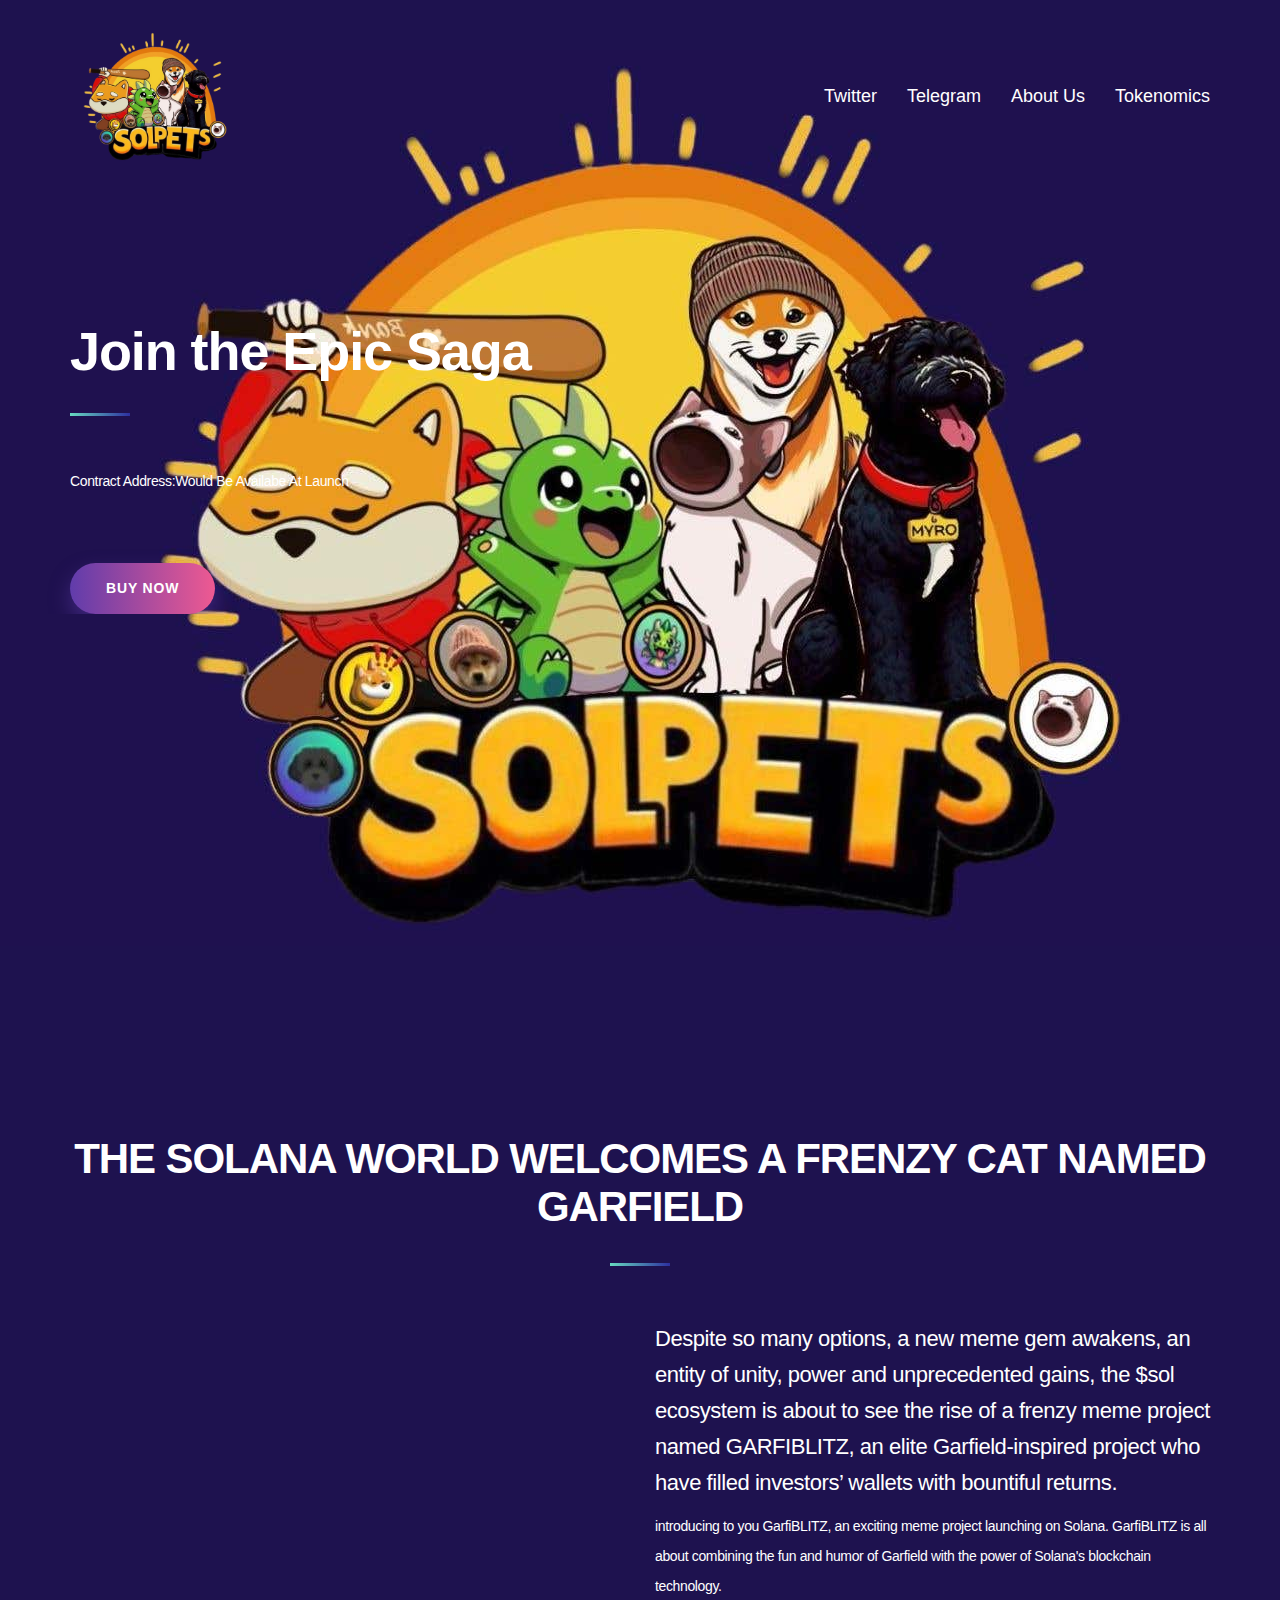
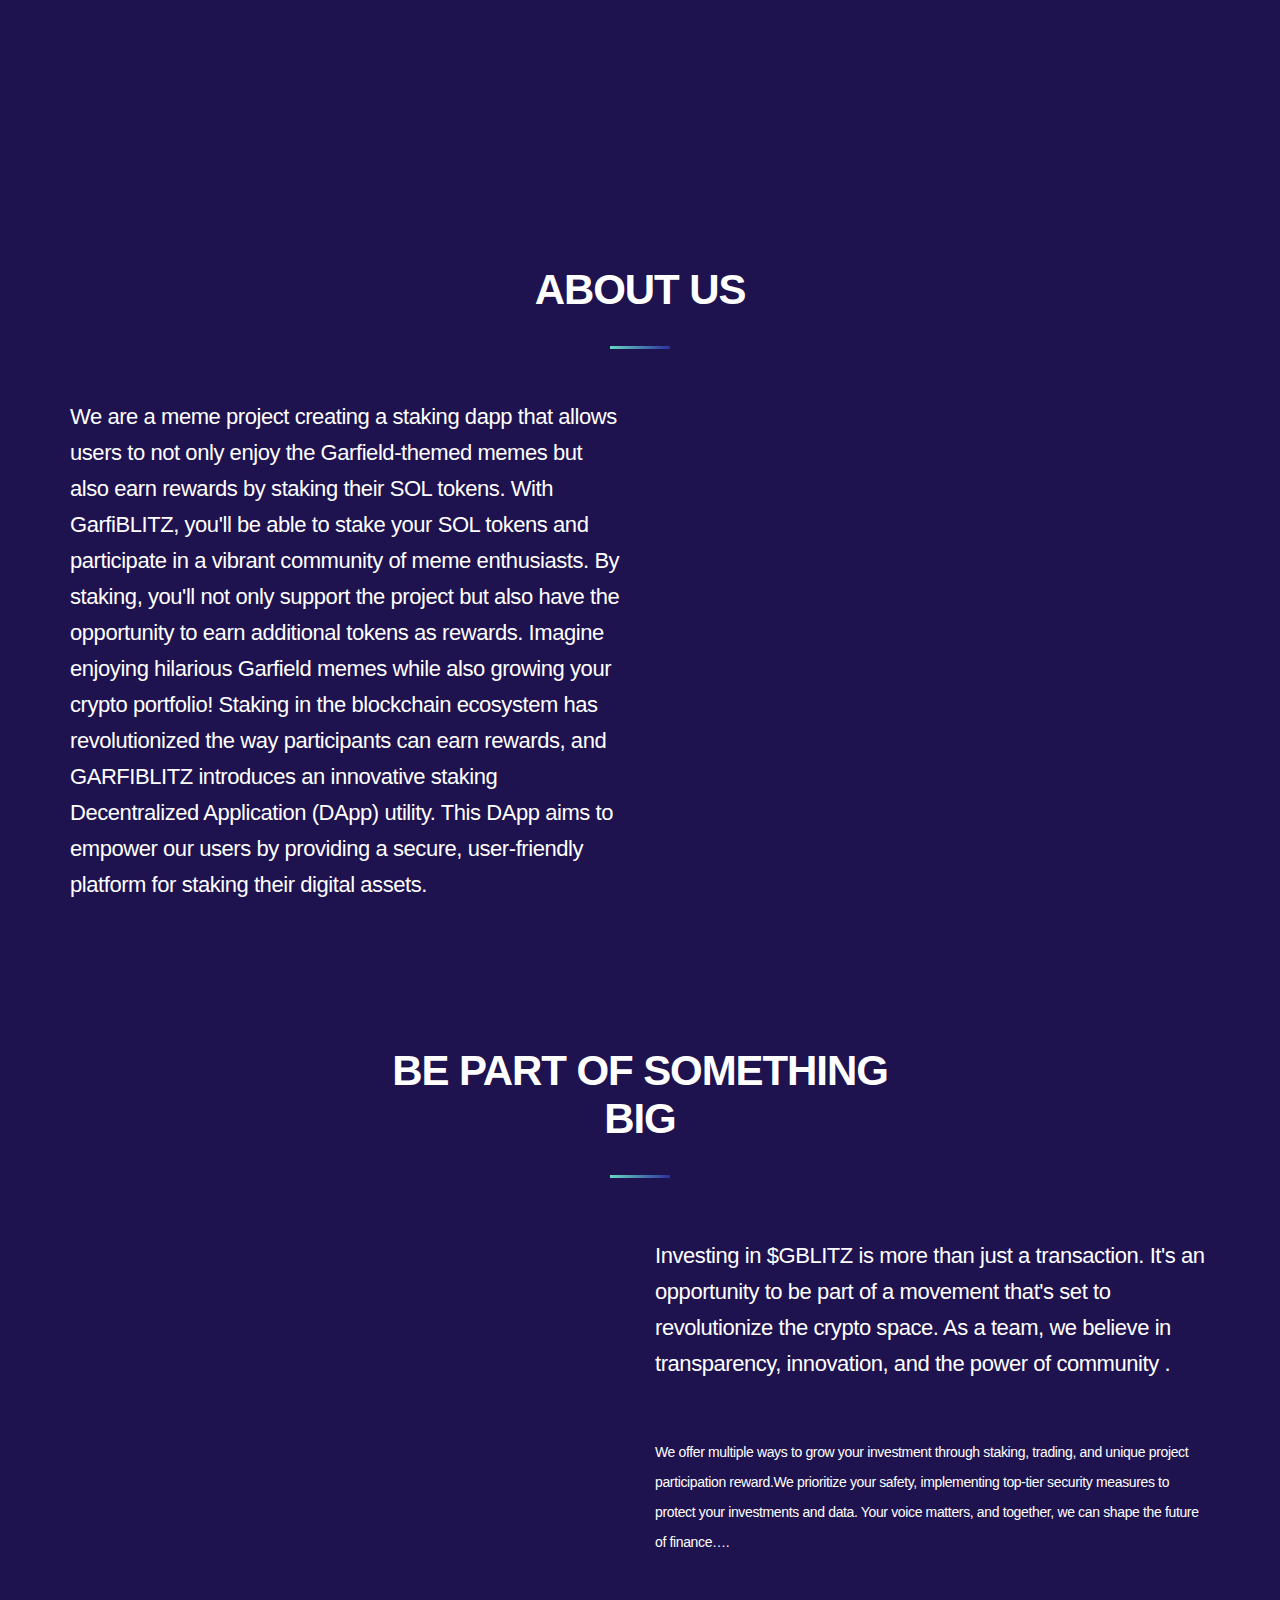
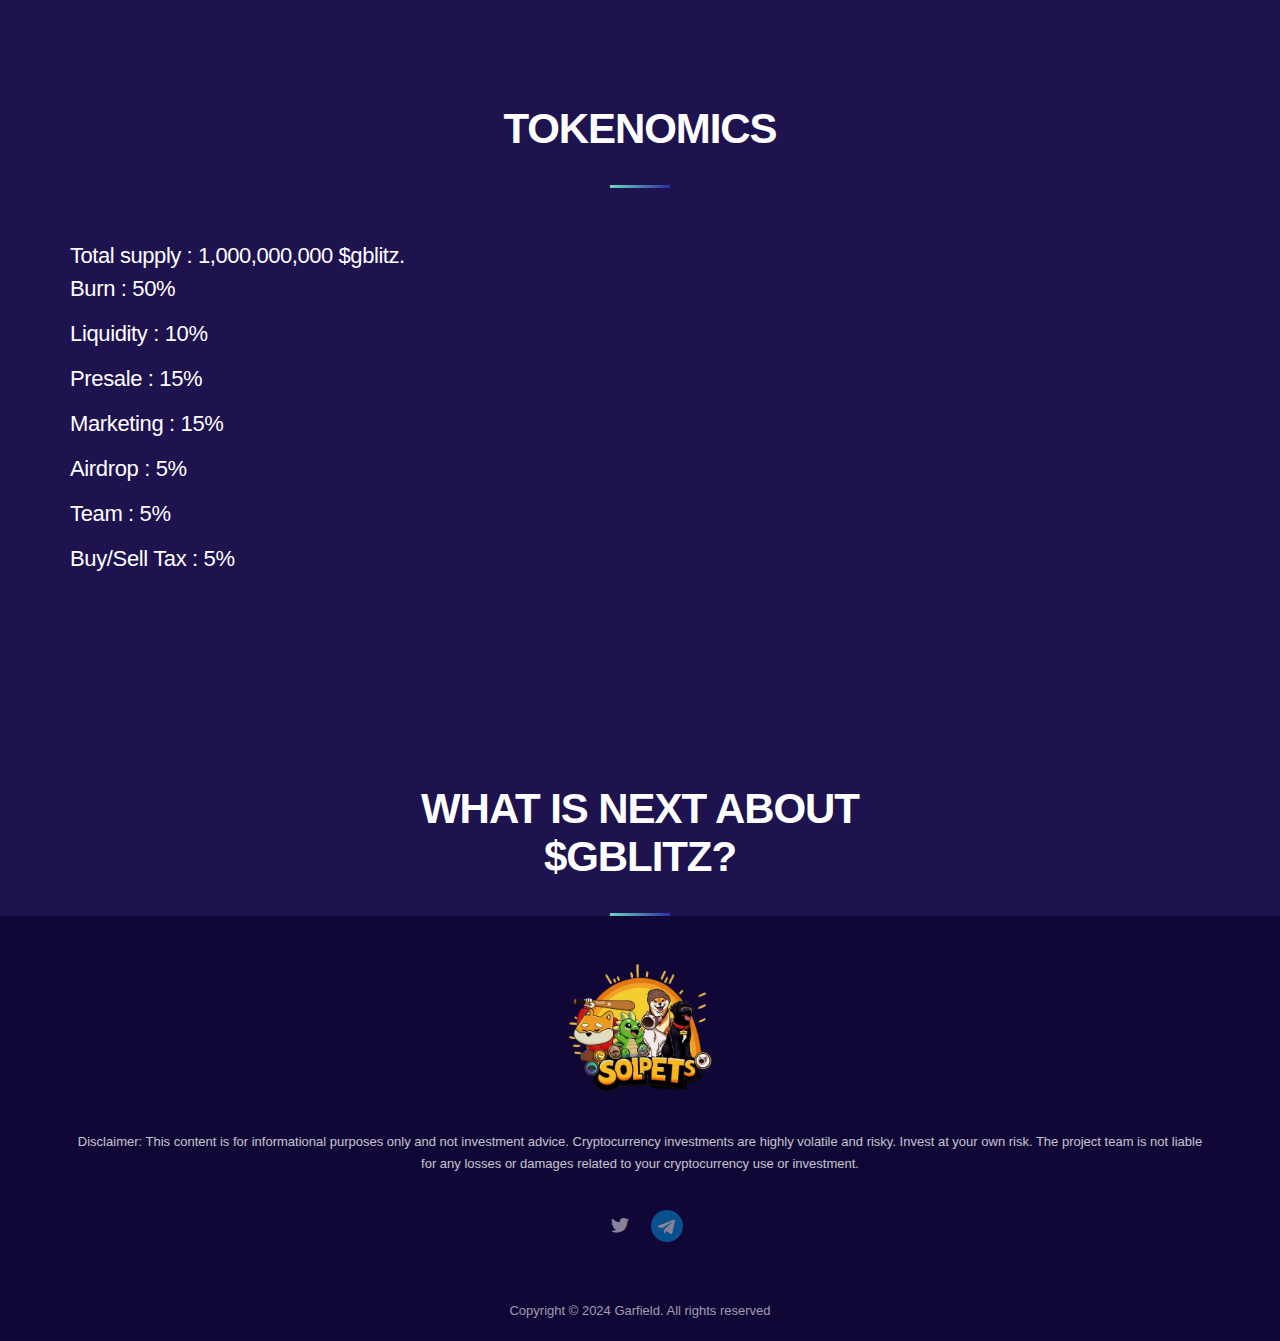
==== commit 992c1017: "m" ====
--- a/index.html
+++ b/index.html
@@ -14,12 +14,12 @@
 
 	<!-- This site is optimized with the Yoast SEO plugin v22.2 - https://yoast.com/wordpress/plugins/seo/ -->
 	<title>IN THE SOLANA WORLD WELCOMES A FRENZY CAT NAMED GARFIELD</title>
-	<meta name="description" content="The King Of All The 1000 x Meme Pets Is Here - SolPets" />
+	<meta name="description" content="IN THE SOLANA WORLD WELCOMES A FRENZY CAT NAMED GARFIELD" />
 	<link rel="canonical" href="index.html" />
 	<meta property="og:locale" content="en_US" />
 	<meta property="og:type" content="website" />
-	<meta property="og:title" content="The King Of All The 1000 x Meme Pets Is Here - SolPets solpetscoin" />
-	<meta property="og:description" content="The King Of All The 1000 x Meme Pets Is Here - SolPets" />
+	<meta property="og:title" content="IN THE SOLANA WORLD WELCOMES A FRENZY CAT NAMED GARFIELD solpetscoin" />
+	<meta property="og:description" content="IN THE SOLANA WORLD WELCOMES A FRENZY CAT NAMED GARFIELD" />
 	<meta property="og:url" content="index.html" />
 	<meta property="og:site_name" content="solpetscoin" />
 	<meta property="article:modified_time" content="2024-03-24T14:53:45+00:00" />
@@ -29,7 +29,7 @@
 	<meta property="og:image:type" content="image/png" />
 	<meta name="twitter:card" content="summary_large_image" />
 	<script type="application/ld+json"
-		class="yoast-schema-graph">{"@context":"https://schema.org","@graph":[{"@type":"WebPage","@id":"https://solpets.io/","url":"https://solpets.io/","name":"The King Of All The 1000 x Meme Pets Is Here - SolPets solpetscoin","isPartOf":{"@id":"https://solpets.io/#website"},"datePublished":"2018-03-13T06:31:25+00:00","dateModified":"2024-03-24T14:53:45+00:00","description":"The King Of All The 1000 x Meme Pets Is Here - SolPets","breadcrumb":{"@id":"https://solpets.io/#breadcrumb"},"inLanguage":"en-US","potentialAction":[{"@type":"ReadAction","target":["https://solpets.io/"]}]},{"@type":"BreadcrumbList","@id":"https://solpets.io/#breadcrumb","itemListElement":[{"@type":"ListItem","position":1,"name":"Home"}]},{"@type":"WebSite","@id":"https://solpets.io/#website","url":"https://solpets.io/","name":"solpetscoin","description":"The King Of All The 1000 x Meme Pets Is Here - SolPets","potentialAction":[{"@type":"SearchAction","target":{"@type":"EntryPoint","urlTemplate":"https://solpets.io/?s={search_term_string}"},"query-input":"required name=search_term_string"}],"inLanguage":"en-US"}]}</script>
+		class="yoast-schema-graph">{"@context":"https://schema.org","@graph":[{"@type":"WebPage","@id":"https://solpets.io/","url":"https://solpets.io/","name":"IN THE SOLANA WORLD WELCOMES A FRENZY CAT NAMED GARFIELD solpetscoin","isPartOf":{"@id":"https://solpets.io/#website"},"datePublished":"2018-03-13T06:31:25+00:00","dateModified":"2024-03-24T14:53:45+00:00","description":"IN THE SOLANA WORLD WELCOMES A FRENZY CAT NAMED GARFIELD","breadcrumb":{"@id":"https://solpets.io/#breadcrumb"},"inLanguage":"en-US","potentialAction":[{"@type":"ReadAction","target":["https://solpets.io/"]}]},{"@type":"BreadcrumbList","@id":"https://solpets.io/#breadcrumb","itemListElement":[{"@type":"ListItem","position":1,"name":"Home"}]},{"@type":"WebSite","@id":"https://solpets.io/#website","url":"https://solpets.io/","name":"solpetscoin","description":"IN THE SOLANA WORLD WELCOMES A FRENZY CAT NAMED GARFIELD","potentialAction":[{"@type":"SearchAction","target":{"@type":"EntryPoint","urlTemplate":"https://solpets.io/?s={search_term_string}"},"query-input":"required name=search_term_string"}],"inLanguage":"en-US"}]}</script>
 	<!-- / Yoast SEO plugin. -->
 
 
@@ -1140,11 +1140,12 @@
 											<ul>
 												<li id="menu-item-4472"
 													class="menu-item menu-item-type-custom menu-item-object-custom menu-item-4472">
-													<a href="#overview">Join Us</a>
+													<a href="https://x.com/Garfi_Blitz?t=zxeFvfyoEcUSspir_8fc_A&s=09">Twitter
+													</a>
 												</li>
 												<li id="menu-item-4421"
 													class="menu-item menu-item-type-custom menu-item-object-custom menu-item-4421">
-													<a href="#presales">Presale</a>
+													<a href="https://t.me/Garfi_Blitz">Telegram</a>
 												</li>
 												<li id="menu-item-4422"
 													class="menu-item menu-item-type-custom menu-item-object-custom menu-item-4422">
@@ -2077,7 +2078,7 @@
 																						class="vc_single_image-img attachment-full"
 																						alt=""
 																						title="Skype_Picture_2024_03_13T09_44_11_747Z"
-																						srcset="https://solpets.io/wp-content/uploads/2024/03/Skype_Picture_2024_03_13T09_44_11_747Z.png 475w, https://solpets.io/wp-content/uploads/2024/03/Skype_Picture_2024_03_13T09_44_11_747Z-300x234.png 300w"
+																						srcset="https://solpets.io/wp-content/uploads/2024/03/Skype_Picture_2024_03_13T09_44_11_747Z.png 475w, https://solpets.io/wp-content/uploads/2024/03/Skype_Picture_2024_03_13T09_44_11_747Z-666x375.png 300w"
 																						sizes="(max-width: 475px) 100vw, 475px" />
 																				</div>
 																			</figure>
@@ -2539,14 +2540,14 @@
 								<div class="socials">
 									<ul>
 										<li>
-											<a href="https://twitter.com/Solpets_Sol" target="_blank"
-												data-social="Twitter" class="social-twitter">
+											<a href="https://x.com/Garfi_Blitz?t=zxeFvfyoEcUSspir_8fc_A&s=09"
+												target="_blank" data-social="Twitter" class="social-twitter">
 												<i class="fab fa-twitter"></i>
 											</a>
 										</li>
 										<li>
-											<a href="https://t.me/SolpetsOfficial/" target="_blank"
-												data-social="Telegram" class="social-paper-plane">
+											<a href="https://t.me/Garfi_Blitz" target="_blank" data-social="Telegram"
+												class="social-paper-plane">
 												<i class="fab fa-paper-plane"></i>
 											</a>
 										</li>
